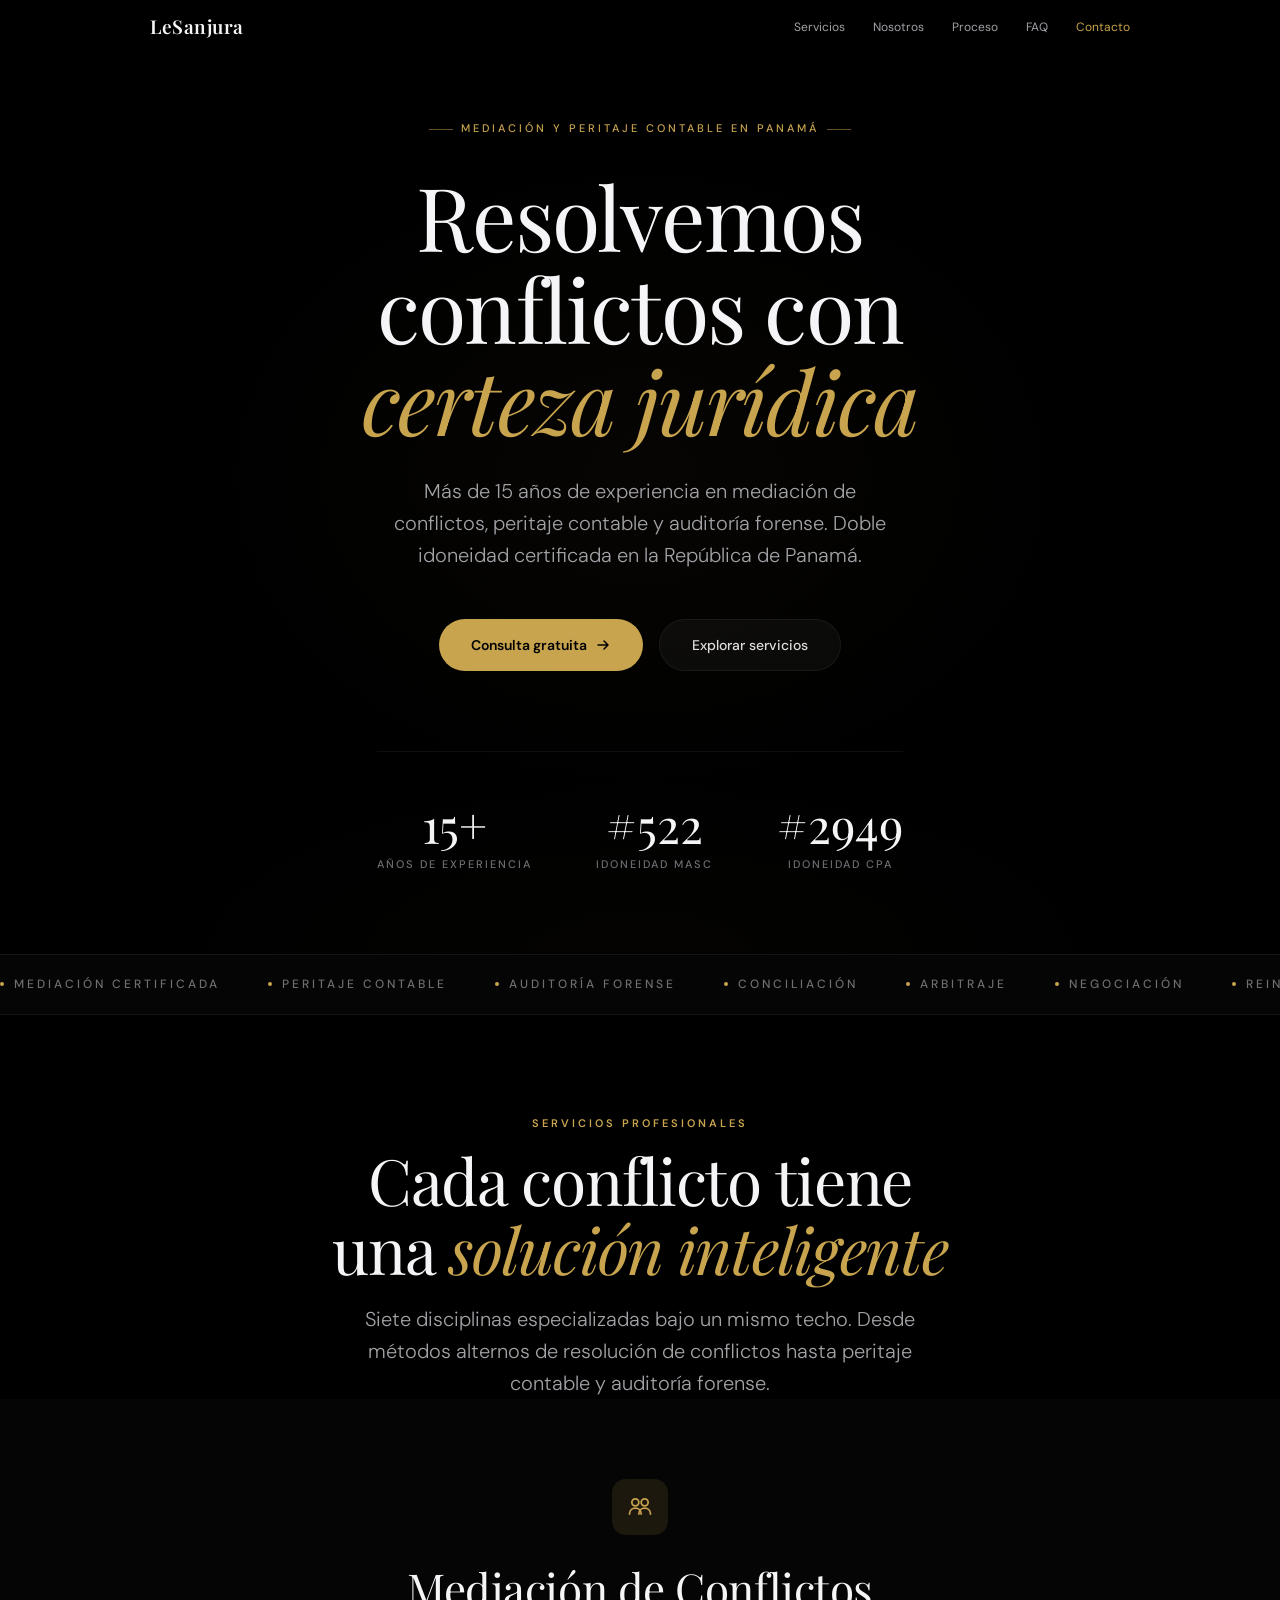
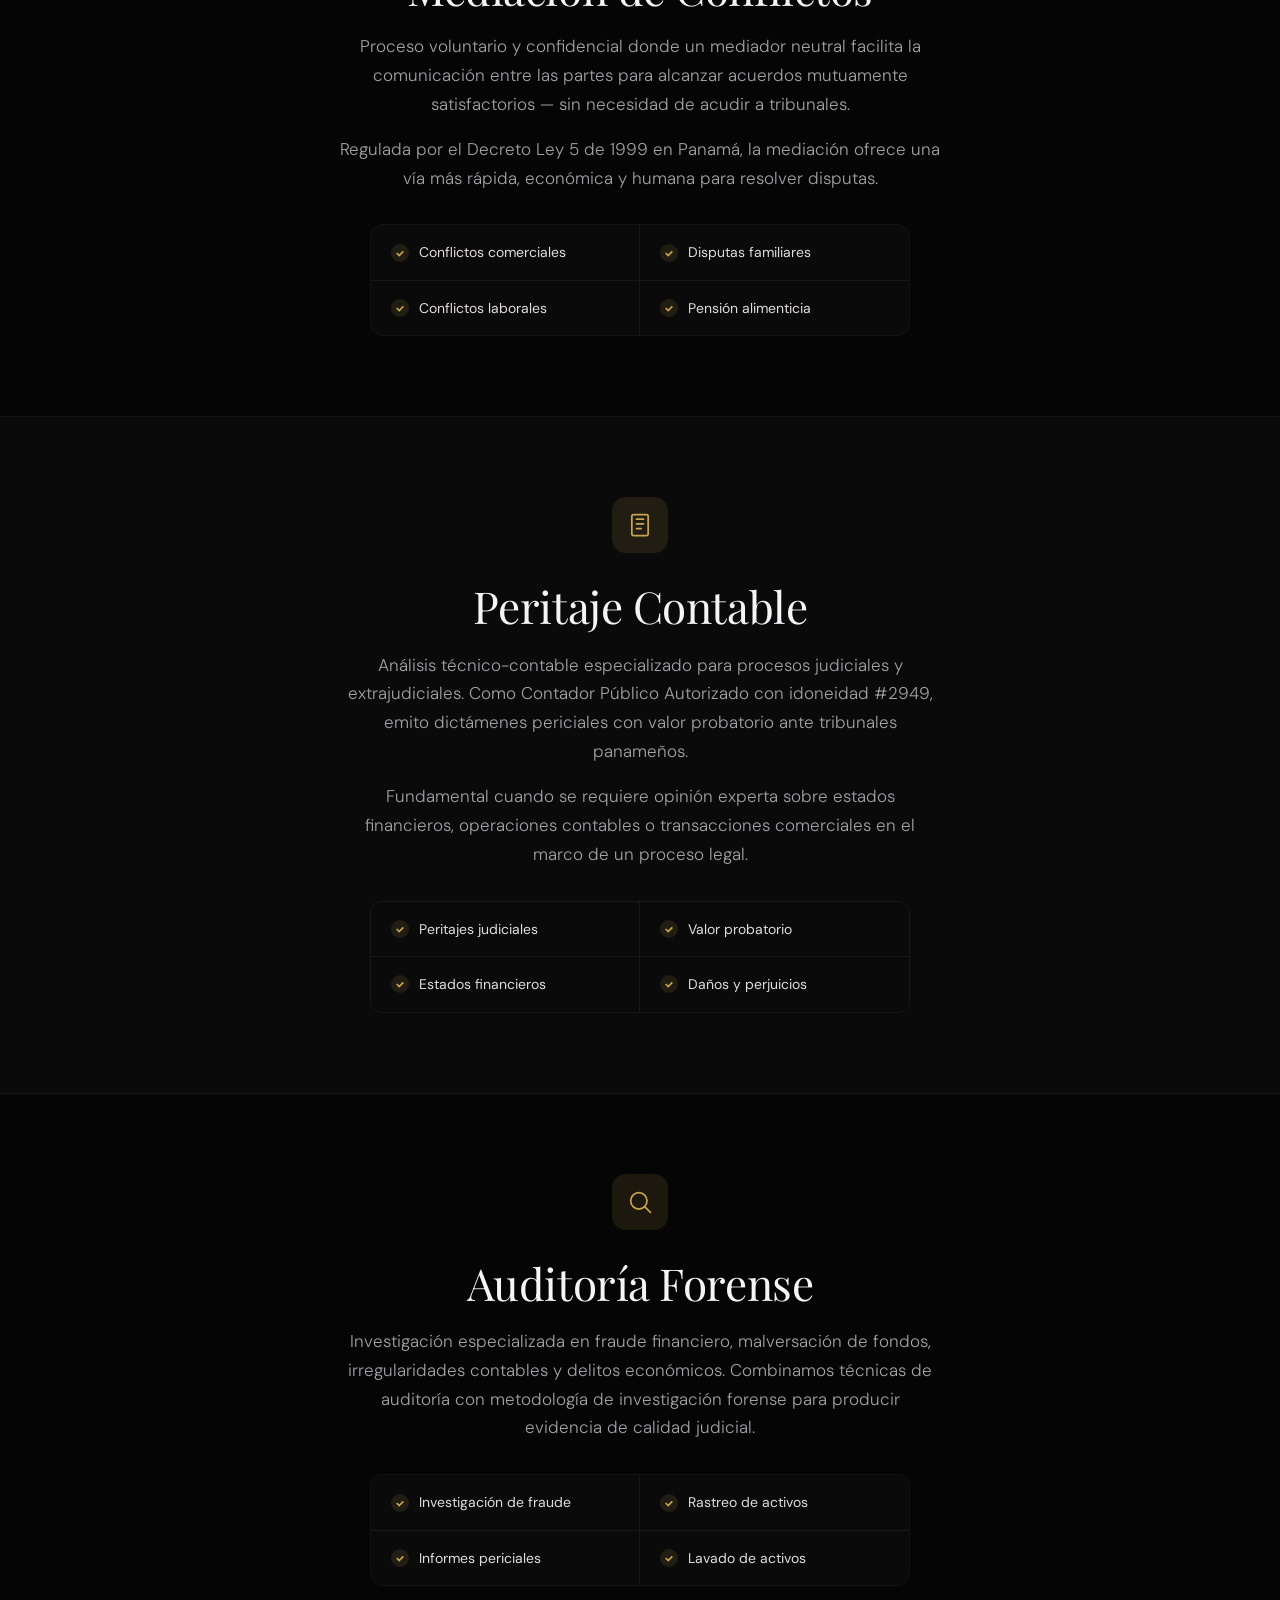
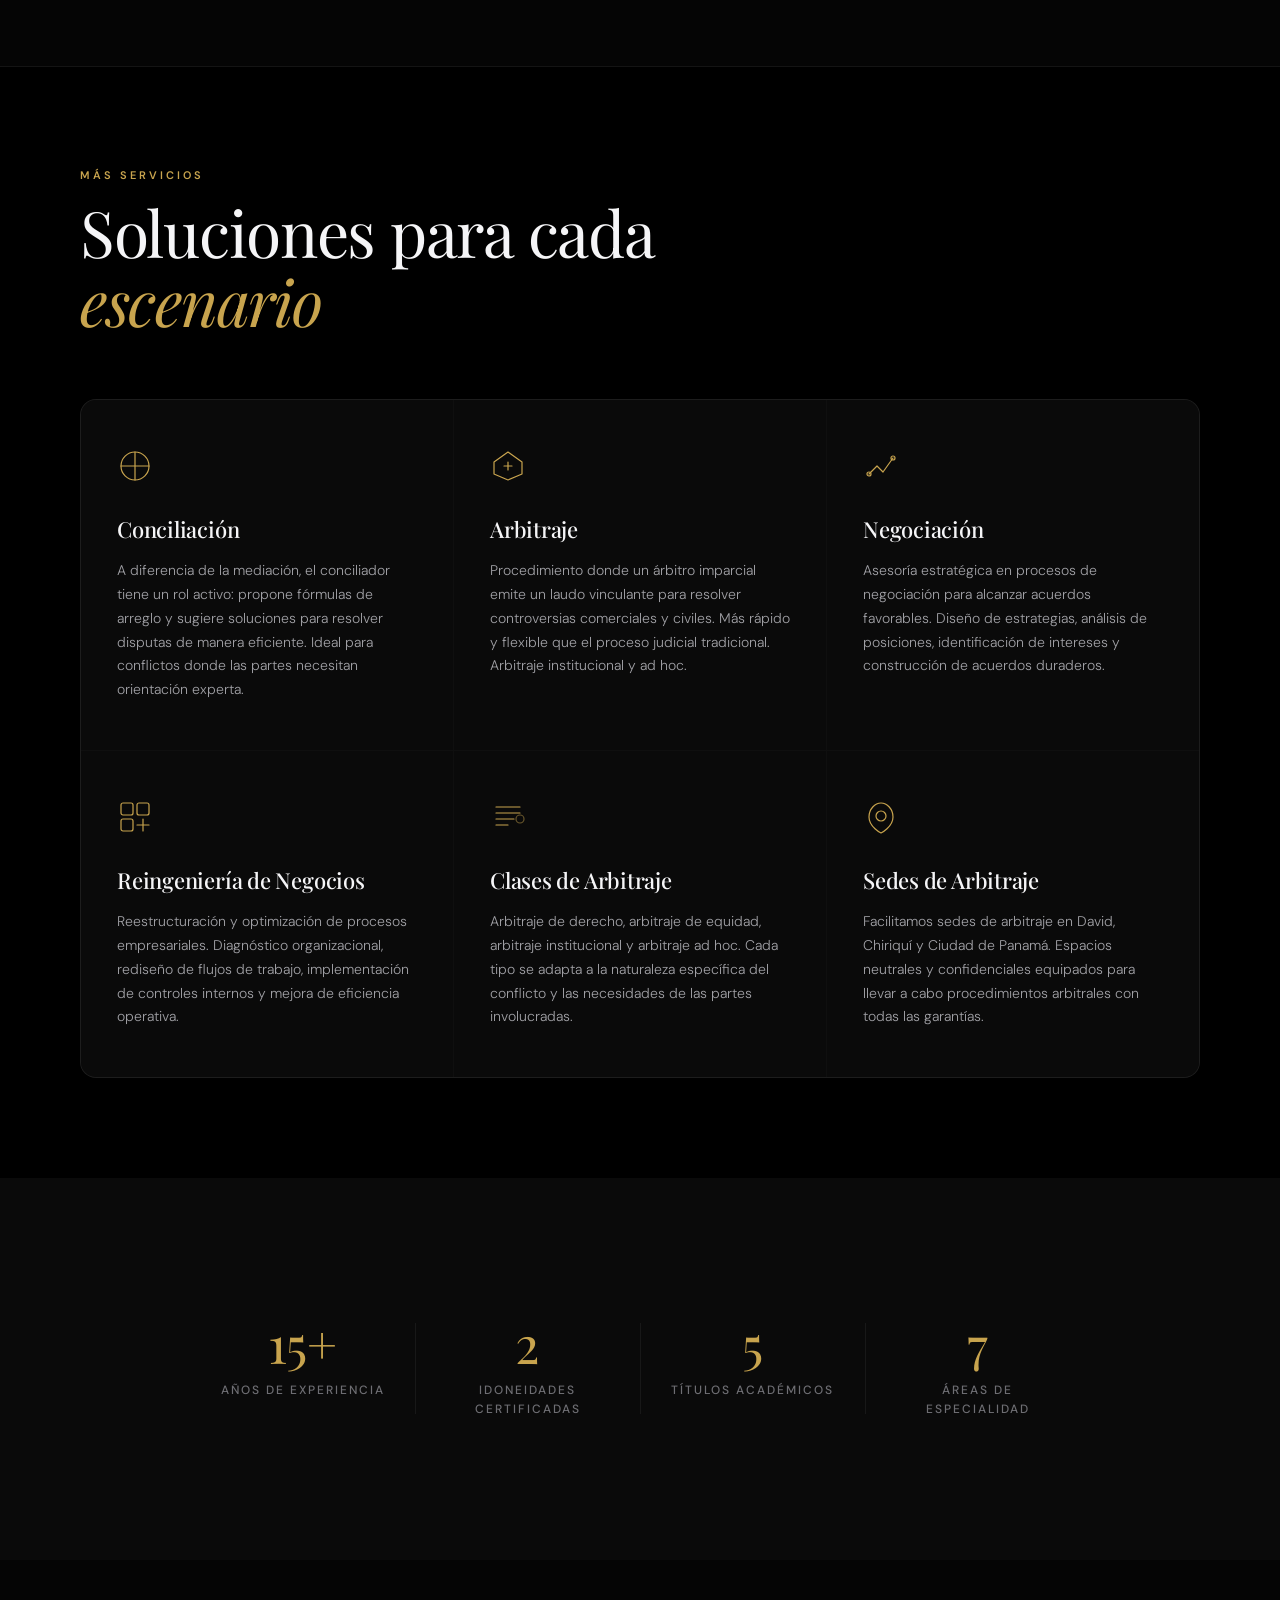
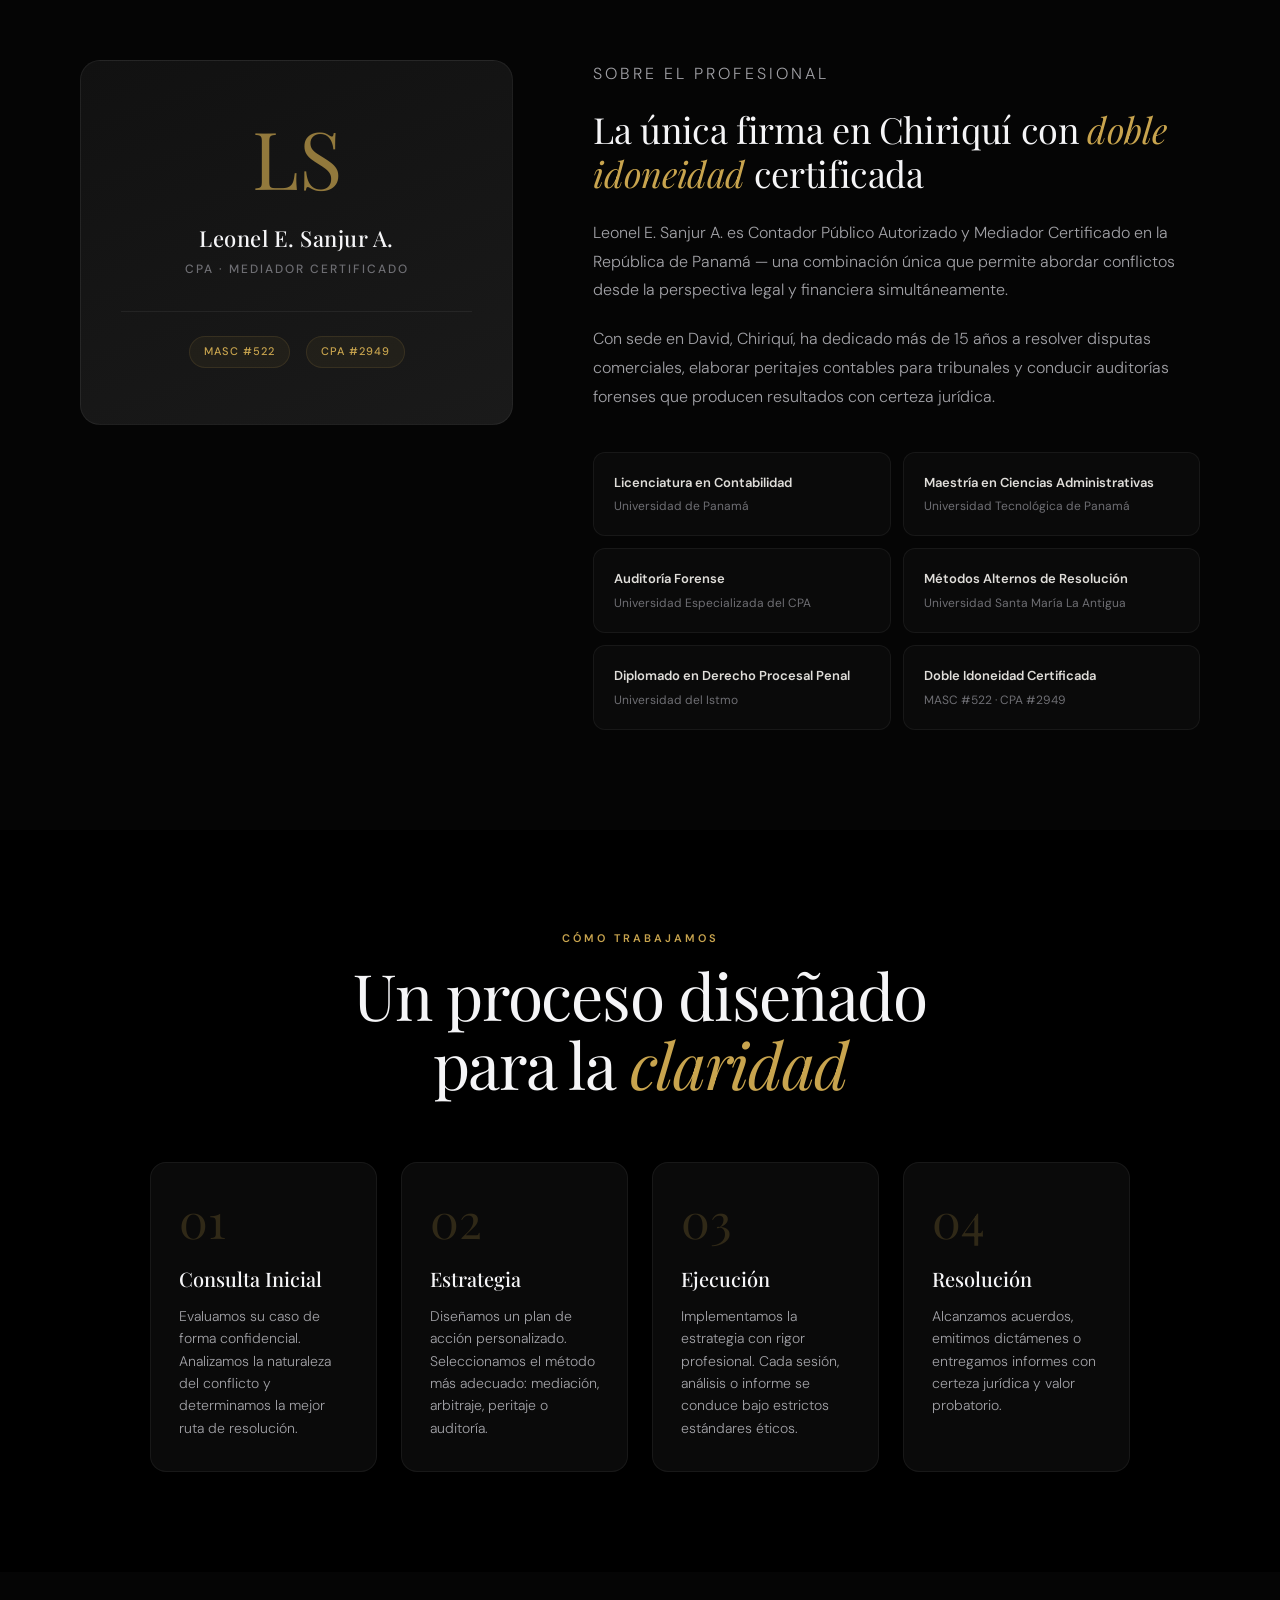
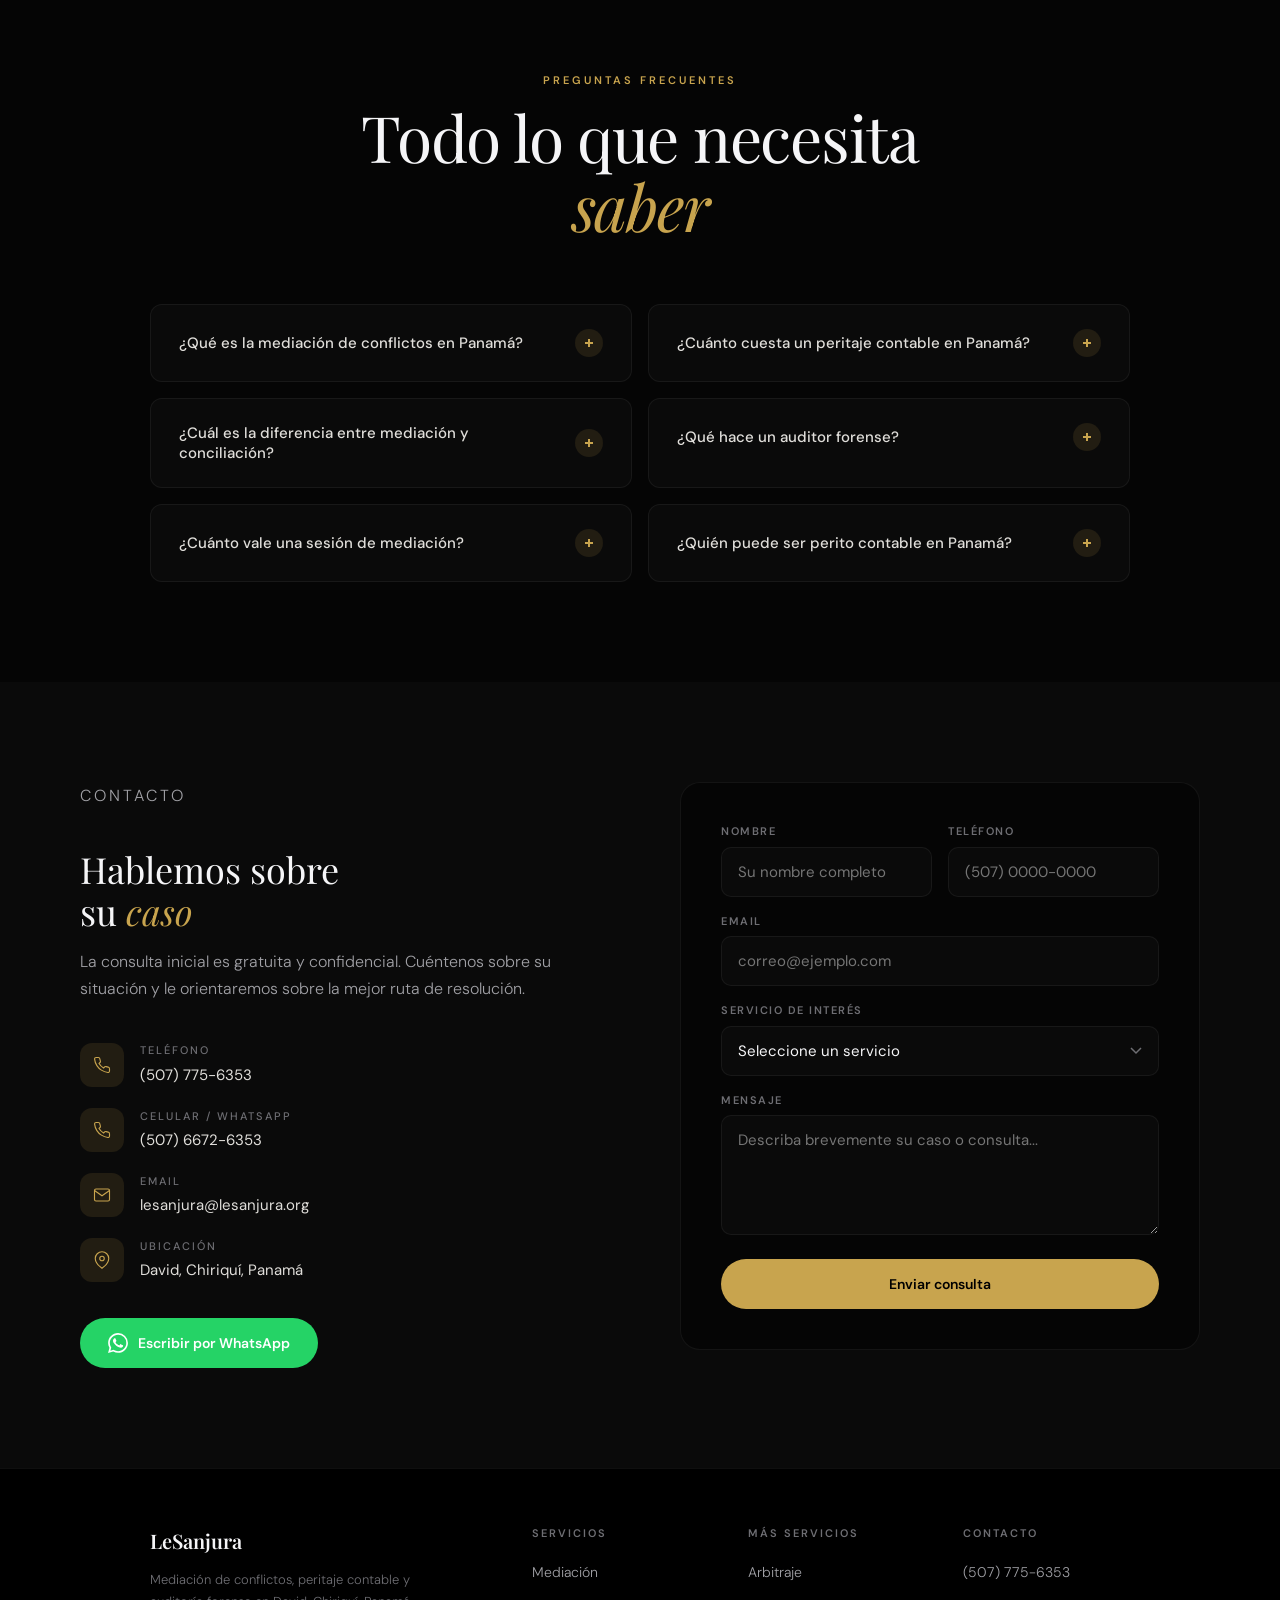
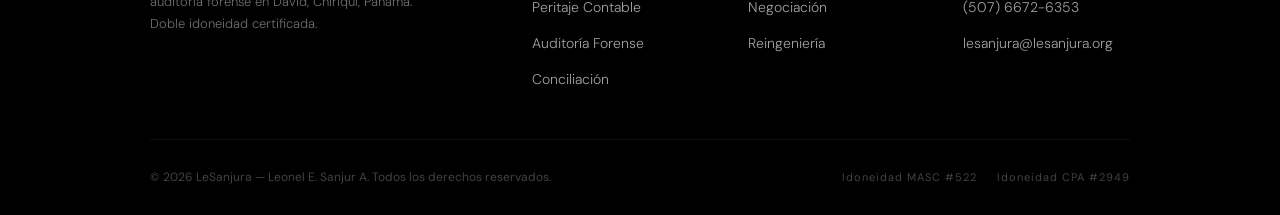
==== index.html @ 0ab815d8 "Initial commit: LeSanjura Apple-style website Award-winning Apple.com-inspired website for Leonel E." ====
<!DOCTYPE html>
<html lang="es">
<head>
    <meta charset="UTF-8">
    <meta name="viewport" content="width=device-width, initial-scale=1.0">
    <title>LeSanjura — Mediación de Conflictos y Peritaje Contable en Panamá | David, Chiriquí</title>
    <meta name="description" content="Leonel E. Sanjur A. — Mediador certificado (Idoneidad #522) y Contador Público Autorizado (Idoneidad #2949) en David, Chiriquí. Más de 15 años resolviendo conflictos y peritajes contables en Panamá. Consulta gratuita.">
    <meta name="keywords" content="mediación panama, mediación de conflictos panama, peritaje contable panama, auditoría forense panama, arbitraje panama, conciliación panama, mediador certificado chiriquí, contador publico autorizado panama, resolución de conflictos panama, negociación panama, reingeniería de negocios panama">
    <meta property="og:title" content="LeSanjura — Mediación de Conflictos y Peritaje Contable en Panamá">
    <meta property="og:description" content="Doble idoneidad certificada: Mediador #522 y CPA #2949. Resolución de conflictos, peritaje contable y auditoría forense en David, Chiriquí, Panamá.">
    <meta property="og:type" content="website">
    <meta property="og:url" content="https://lesanjura.net">
    <meta property="og:locale" content="es_PA">
    <meta name="twitter:card" content="summary_large_image">
    <meta name="twitter:title" content="LeSanjura — Mediación y Peritaje Contable en Panamá">
    <meta name="twitter:description" content="Mediador certificado y CPA con 15+ años de experiencia en resolución de conflictos y peritaje contable. David, Chiriquí.">
    <meta name="robots" content="index, follow, max-snippet:-1, max-image-preview:large">
    <meta name="author" content="Leonel E. Sanjur A.">
    <meta name="geo.region" content="PA-4">
    <meta name="geo.placename" content="David, Chiriquí">
    <link rel="canonical" href="https://lesanjura.net">
    <link rel="preconnect" href="https://fonts.googleapis.com">
    <link rel="preconnect" href="https://fonts.gstatic.com" crossorigin>
    <link href="https://fonts.googleapis.com/css2?family=Playfair+Display:ital,wght@0,400;0,500;0,600;0,700;0,800;1,400;1,500;1,600&family=DM+Sans:ital,wght@0,200;0,300;0,400;0,500;0,600;0,700;1,300;1,400&display=swap" rel="stylesheet">

    <!-- Schema.org Structured Data -->
    <script type="application/ld+json">
    {
        "@context": "https://schema.org",
        "@graph": [
            {
                "@type": "ProfessionalService",
                "name": "LeSanjura — Leonel E. Sanjur A.",
                "description": "Firma especializada en mediación de conflictos, peritaje contable, auditoría forense y métodos alternos de resolución de conflictos en David, Chiriquí, Panamá. Doble idoneidad certificada.",
                "url": "https://lesanjura.net",
                "telephone": ["+5077756353", "+50766726353"],
                "email": "lesanjura@lesanjura.org",
                "address": {
                    "@type": "PostalAddress",
                    "addressLocality": "David",
                    "addressRegion": "Chiriquí",
                    "addressCountry": "PA"
                },
                "geo": {
                    "@type": "GeoCoordinates",
                    "latitude": "8.4333",
                    "longitude": "-82.4333"
                },
                "areaServed": {
                    "@type": "Country",
                    "name": "Panama"
                },
                "founder": {
                    "@type": "Person",
                    "name": "Leonel E. Sanjur A.",
                    "jobTitle": "Contador Público Autorizado y Mediador Certificado",
                    "hasCredential": [
                        {"@type": "EducationalOccupationalCredential", "credentialCategory": "Mediador Certificado", "recognizedBy": {"@type": "Organization", "name": "República de Panamá"}, "identifier": "522"},
                        {"@type": "EducationalOccupationalCredential", "credentialCategory": "Contador Público Autorizado", "recognizedBy": {"@type": "Organization", "name": "Junta Técnica de Contabilidad de Panamá"}, "identifier": "2949"}
                    ],
                    "alumniOf": [
                        {"@type": "CollegeOrUniversity", "name": "Universidad de Panamá"},
                        {"@type": "CollegeOrUniversity", "name": "Universidad Tecnológica de Panamá"}
                    ]
                },
                "hasOfferCatalog": {
                    "@type": "OfferCatalog",
                    "name": "Servicios Profesionales",
                    "itemListElement": [
                        {"@type": "Offer", "itemOffered": {"@type": "Service", "name": "Mediación de Conflictos", "description": "Proceso voluntario y confidencial donde un mediador neutral facilita la comunicación entre las partes para alcanzar acuerdos mutuamente satisfactorios."}},
                        {"@type": "Offer", "itemOffered": {"@type": "Service", "name": "Conciliación", "description": "Método alterno donde el conciliador propone fórmulas de arreglo para resolver disputas de manera eficiente."}},
                        {"@type": "Offer", "itemOffered": {"@type": "Service", "name": "Arbitraje", "description": "Procedimiento donde un árbitro imparcial emite un laudo vinculante para resolver controversias comerciales y civiles."}},
                        {"@type": "Offer", "itemOffered": {"@type": "Service", "name": "Negociación", "description": "Asesoría estratégica en procesos de negociación para alcanzar acuerdos favorables."}},
                        {"@type": "Offer", "itemOffered": {"@type": "Service", "name": "Peritaje Contable", "description": "Análisis técnico-contable para procesos judiciales y extrajudiciales en Panamá."}},
                        {"@type": "Offer", "itemOffered": {"@type": "Service", "name": "Auditoría Forense", "description": "Investigación de fraude financiero, malversación y irregularidades contables."}},
                        {"@type": "Offer", "itemOffered": {"@type": "Service", "name": "Reingeniería de Negocios", "description": "Reestructuración y optimización de procesos empresariales."}}
                    ]
                },
                "sameAs": [
                    "https://www.facebook.com/lesanjura",
                    "https://www.instagram.com/lesanjura",
                    "https://www.linkedin.com/in/leonel-e-sanjur-a-24119429",
                    "https://twitter.com/lesanjura"
                ]
            },
            {
                "@type": "FAQPage",
                "mainEntity": [
                    {
                        "@type": "Question",
                        "name": "¿Qué es la mediación de conflictos en Panamá?",
                        "acceptedAnswer": {"@type": "Answer", "text": "La mediación es un método alterno de resolución de conflictos (MARC) regulado por el Decreto Ley 5 de 1999 en Panamá. Consiste en un proceso voluntario y confidencial donde un mediador certificado facilita la comunicación entre las partes en disputa para que alcancen acuerdos mutuamente satisfactorios, sin necesidad de acudir a los tribunales."}
                    },
                    {
                        "@type": "Question",
                        "name": "¿Cuánto cuesta un peritaje contable en Panamá?",
                        "acceptedAnswer": {"@type": "Answer", "text": "El costo de un peritaje contable en Panamá varía según la complejidad del caso, el volumen de documentación y el alcance del análisis requerido. Los honorarios se establecen con base en la normativa de la Junta Técnica de Contabilidad y pueden oscilar entre $1,500 y $5,000 o más para casos complejos. Se recomienda solicitar una consulta inicial para obtener una cotización precisa."}
                    },
                    {
                        "@type": "Question",
                        "name": "¿Cuál es la diferencia entre mediación y conciliación?",
                        "acceptedAnswer": {"@type": "Answer", "text": "En la mediación, el mediador facilita el diálogo entre las partes sin proponer soluciones — son las partes quienes construyen su propio acuerdo. En la conciliación, el conciliador tiene un rol más activo: puede proponer fórmulas de arreglo y sugerir soluciones. Ambos son métodos alternos de resolución de conflictos (MARC) reconocidos en Panamá."}
                    },
                    {
                        "@type": "Question",
                        "name": "¿Qué hace un auditor forense en Panamá?",
                        "acceptedAnswer": {"@type": "Answer", "text": "Un auditor forense investiga fraudes financieros, malversación de fondos, irregularidades contables y delitos económicos. Su trabajo incluye el análisis de estados financieros, rastreo de activos, recopilación de evidencia para procesos judiciales y la elaboración de informes periciales. En Panamá, esta especialidad es ejercida por Contadores Públicos Autorizados con formación específica en auditoría forense."}
                    },
                    {
                        "@type": "Question",
                        "name": "¿Quién puede ser mediador certificado en Panamá?",
                        "acceptedAnswer": {"@type": "Answer", "text": "Para ser mediador certificado en Panamá se requiere completar un programa de formación en métodos alternos de resolución de conflictos aprobado por el Órgano Judicial, cumplir con los requisitos del Decreto Ley 5 de 1999, y obtener la idoneidad correspondiente. El mediador debe demostrar competencias en comunicación, negociación y manejo de conflictos."}
                    },
                    {
                        "@type": "Question",
                        "name": "¿Cuánto vale una sesión de mediación en Panamá?",
                        "acceptedAnswer": {"@type": "Answer", "text": "Los honorarios de mediación en Panamá dependen de la naturaleza del conflicto y la cantidad de sesiones necesarias. Una mediación puede resolverse en 1 a 5 sesiones. Los costos son significativamente menores que un proceso judicial, ahorrando tiempo y dinero a las partes. Se recomienda consultar directamente con el mediador para conocer las tarifas específicas según su caso."}
                    }
                ]
            }
        ]
    }
    </script>

    <style>
        /* ═══════════════════════════════════════
           DESIGN SYSTEM — OBSIDIAN & GOLD
           Award-winning Apple-inspired design
           ═══════════════════════════════════════ */

        :root {
            --black: #000000;
            --obsidian: #050505;
            --surface: #0a0a0a;
            --surface-2: #111111;
            --surface-3: #1a1a1a;
            --surface-4: #222222;
            --border: rgba(255,255,255,0.06);
            --border-hover: rgba(255,255,255,0.12);
            --gold: #c8a44e;
            --gold-bright: #d4b65c;
            --gold-dim: rgba(200,164,78,0.12);
            --gold-glow: rgba(200,164,78,0.06);
            --white: #f5f5f7;
            --gray-1: #e0deda;
            --gray-2: #a1a1a6;
            --gray-3: #6e6e73;
            --gray-4: #424245;
            --serif: 'Playfair Display', Georgia, 'Times New Roman', serif;
            --sans: 'DM Sans', -apple-system, BlinkMacSystemFont, 'Segoe UI', sans-serif;
            --ease-out-expo: cubic-bezier(0.16, 1, 0.3, 1);
            --ease-out-quint: cubic-bezier(0.22, 1, 0.36, 1);
        }

        *, *::before, *::after { margin: 0; padding: 0; box-sizing: border-box; }

        html {
            scroll-behavior: smooth;
            font-size: 16px;
            -webkit-text-size-adjust: 100%;
        }

        body {
            font-family: var(--sans);
            background: var(--black);
            color: var(--white);
            -webkit-font-smoothing: antialiased;
            -moz-osx-font-smoothing: grayscale;
            overflow-x: hidden;
            line-height: 1.6;
        }

        ::selection {
            background: var(--gold);
            color: var(--black);
        }

        img { max-width: 100%; display: block; }
        a { text-decoration: none; color: inherit; }

        /* ═══════════════════════════════════════
           NAVIGATION — Frosted Glass
           ═══════════════════════════════════════ */

        .nav {
            position: fixed;
            top: 0; left: 0; right: 0;
            z-index: 100;
            height: 52px;
            display: flex;
            align-items: center;
            justify-content: center;
            transition: all 0.6s var(--ease-out-expo);
        }

        .nav.scrolled {
            background: rgba(0,0,0,0.72);
            backdrop-filter: saturate(180%) blur(20px);
            -webkit-backdrop-filter: saturate(180%) blur(20px);
            border-bottom: 0.5px solid rgba(255,255,255,0.08);
        }

        .nav-inner {
            width: 100%;
            max-width: 1024px;
            display: flex;
            align-items: center;
            justify-content: space-between;
            padding: 0 22px;
        }

        .nav-logo {
            font-family: var(--serif);
            font-size: 19px;
            font-weight: 600;
            color: var(--white);
            letter-spacing: 0.5px;
            transition: opacity 0.3s;
        }
        .nav-logo:hover { opacity: 0.7; }

        .nav-links {
            display: flex;
            gap: 28px;
            list-style: none;
        }

        .nav-links a {
            font-size: 12px;
            color: var(--gray-2);
            transition: color 0.3s;
            font-weight: 400;
        }
        .nav-links a:hover { color: var(--white); }

        .nav-cta-link {
            font-size: 12px;
            color: var(--gold) !important;
            font-weight: 500;
        }

        .nav-mobile {
            display: none;
            background: none;
            border: none;
            cursor: pointer;
            width: 36px;
            height: 36px;
            position: relative;
        }
        .nav-mobile span {
            display: block;
            width: 18px;
            height: 1px;
            background: var(--gray-2);
            position: absolute;
            left: 50%;
            transform: translateX(-50%);
            transition: all 0.3s var(--ease-out-expo);
        }
        .nav-mobile span:first-child { top: 13px; }
        .nav-mobile span:last-child { top: 22px; }
        .nav-mobile.open span:first-child { top: 17px; transform: translateX(-50%) rotate(45deg); }
        .nav-mobile.open span:last-child { top: 17px; transform: translateX(-50%) rotate(-45deg); }

        /* ═══════════════════════════════════════
           HERO — Cinematic Full-Viewport
           ═══════════════════════════════════════ */

        .hero {
            position: relative;
            min-height: 100vh;
            min-height: 100dvh;
            display: flex;
            flex-direction: column;
            align-items: center;
            justify-content: center;
            text-align: center;
            padding: 120px 24px 80px;
            overflow: hidden;
        }

        .hero::before {
            content: '';
            position: absolute;
            inset: 0;
            background:
                radial-gradient(ellipse 50% 50% at 50% 50%, rgba(200,164,78,0.03) 0%, transparent 70%),
                radial-gradient(ellipse 80% 40% at 50% 100%, rgba(200,164,78,0.02) 0%, transparent 50%);
            pointer-events: none;
        }

        .hero-overline {
            display: inline-flex;
            align-items: center;
            gap: 8px;
            font-size: 11px;
            font-weight: 500;
            letter-spacing: 3px;
            text-transform: uppercase;
            color: var(--gold);
            margin-bottom: 32px;
            opacity: 0;
            transform: translateY(20px);
            animation: fadeUp 1s var(--ease-out-expo) 0.3s forwards;
        }

        .hero-overline::before,
        .hero-overline::after {
            content: '';
            width: 24px;
            height: 0.5px;
            background: var(--gold);
            opacity: 0.5;
        }

        .hero h1 {
            font-family: var(--serif);
            font-size: clamp(42px, 7.5vw, 88px);
            font-weight: 400;
            line-height: 1.05;
            letter-spacing: -0.02em;
            max-width: 900px;
            margin-bottom: 28px;
            opacity: 0;
            transform: translateY(30px);
            animation: fadeUp 1.2s var(--ease-out-expo) 0.5s forwards;
        }

        .hero h1 em {
            font-style: italic;
            color: var(--gold);
        }

        .hero-description {
            font-size: clamp(16px, 2vw, 20px);
            color: var(--gray-2);
            max-width: 520px;
            line-height: 1.6;
            font-weight: 300;
            margin-bottom: 48px;
            opacity: 0;
            transform: translateY(20px);
            animation: fadeUp 1s var(--ease-out-expo) 0.8s forwards;
        }

        .hero-actions {
            display: flex;
            gap: 16px;
            flex-wrap: wrap;
            justify-content: center;
            opacity: 0;
            transform: translateY(20px);
            animation: fadeUp 1s var(--ease-out-expo) 1s forwards;
        }

        .btn-gold {
            display: inline-flex;
            align-items: center;
            gap: 8px;
            padding: 14px 32px;
            background: var(--gold);
            color: var(--black);
            font-family: var(--sans);
            font-size: 14px;
            font-weight: 600;
            border: none;
            border-radius: 980px;
            cursor: pointer;
            transition: all 0.4s var(--ease-out-expo);
        }
        .btn-gold:hover {
            transform: scale(1.04);
            box-shadow: 0 4px 32px rgba(200,164,78,0.3);
        }
        .btn-gold svg { width: 16px; height: 16px; }

        .btn-ghost {
            display: inline-flex;
            align-items: center;
            gap: 8px;
            padding: 14px 32px;
            background: rgba(255,255,255,0.04);
            color: var(--gray-1);
            font-family: var(--sans);
            font-size: 14px;
            font-weight: 500;
            border: 1px solid var(--border);
            border-radius: 980px;
            cursor: pointer;
            transition: all 0.4s var(--ease-out-expo);
        }
        .btn-ghost:hover {
            background: rgba(255,255,255,0.08);
            border-color: var(--border-hover);
        }

        .hero-stats {
            display: flex;
            gap: 64px;
            margin-top: 80px;
            padding-top: 48px;
            border-top: 0.5px solid var(--border);
            opacity: 0;
            animation: fadeUp 1s var(--ease-out-expo) 1.3s forwards;
        }

        .hero-stat {
            text-align: center;
        }

        .hero-stat-number {
            font-family: var(--serif);
            font-size: 48px;
            font-weight: 400;
            color: var(--white);
            line-height: 1;
        }

        .hero-stat-label {
            font-size: 11px;
            color: var(--gray-3);
            text-transform: uppercase;
            letter-spacing: 2px;
            margin-top: 8px;
            font-weight: 500;
        }

        @keyframes fadeUp {
            to { opacity: 1; transform: translateY(0); }
        }

        /* ═══════════════════════════════════════
           MARQUEE — Trust Band
           ═══════════════════════════════════════ */

        .trust-band {
            padding: 20px 0;
            border-top: 0.5px solid var(--border);
            border-bottom: 0.5px solid var(--border);
            background: var(--obsidian);
            overflow: hidden;
        }

        .trust-inner {
            display: flex;
            align-items: center;
            gap: 48px;
            animation: marquee 30s linear infinite;
            width: max-content;
        }

        .trust-item {
            display: flex;
            align-items: center;
            gap: 10px;
            white-space: nowrap;
            font-size: 12px;
            letter-spacing: 3px;
            text-transform: uppercase;
            color: var(--gray-3);
            font-weight: 500;
        }

        .trust-dot {
            width: 4px;
            height: 4px;
            background: var(--gold);
            border-radius: 50%;
            flex-shrink: 0;
        }

        @keyframes marquee {
            0% { transform: translateX(0); }
            100% { transform: translateX(-50%); }
        }

        /* ═══════════════════════════════════════
           SECTION SYSTEM — Apple Pacing
           ═══════════════════════════════════════ */

        .section {
            padding: 100px 24px;
            position: relative;
        }

        .section-dark { background: var(--obsidian); }
        .section-deeper { background: var(--black); }
        .section-surface { background: var(--surface); }

        .section-container {
            max-width: 980px;
            margin: 0 auto;
        }

        .section-container-wide {
            max-width: 1120px;
            margin: 0 auto;
        }

        .section-eyebrow {
            font-size: 11px;
            font-weight: 600;
            letter-spacing: 3px;
            text-transform: uppercase;
            color: var(--gold);
            margin-bottom: 12px;
        }

        .section-headline {
            font-family: var(--serif);
            font-size: clamp(36px, 5vw, 64px);
            font-weight: 400;
            line-height: 1.08;
            letter-spacing: -0.02em;
            margin-bottom: 20px;
        }

        .section-headline em {
            font-style: italic;
            color: var(--gold);
        }

        .section-subheadline {
            font-size: clamp(16px, 1.8vw, 20px);
            color: var(--gray-2);
            font-weight: 300;
            line-height: 1.6;
            max-width: 560px;
        }

        .text-center { text-align: center; }
        .text-center .section-subheadline { margin: 0 auto; }

        /* ═══════════════════════════════════════
           SERVICES — Product-Page Style
           Full-width immersive sections
           ═══════════════════════════════════════ */

        .services-intro {
            text-align: center;
            padding-bottom: 0;
        }

        /* Service Feature — Apple-style centered text sections */
        .service-feature {
            padding: 80px 24px;
            position: relative;
            overflow: hidden;
            border-bottom: 0.5px solid var(--border);
        }

        .service-feature:nth-child(odd) { background: var(--obsidian); }
        .service-feature:nth-child(even) { background: var(--surface); }

        .service-feature-inner {
            max-width: 720px;
            margin: 0 auto;
            text-align: center;
        }

        .service-feature-icon {
            width: 56px;
            height: 56px;
            margin: 0 auto 28px;
            border-radius: 14px;
            background: var(--gold-dim);
            display: flex;
            align-items: center;
            justify-content: center;
        }

        .service-feature-icon svg {
            width: 28px;
            height: 28px;
            stroke: var(--gold);
            fill: none;
            stroke-width: 1.5;
            stroke-linecap: round;
            stroke-linejoin: round;
        }

        .service-feature-content h3 {
            font-family: var(--serif);
            font-size: clamp(28px, 3.5vw, 44px);
            font-weight: 400;
            line-height: 1.12;
            letter-spacing: -0.01em;
            margin-bottom: 20px;
        }

        .service-feature-content p {
            font-size: 17px;
            color: var(--gray-2);
            line-height: 1.7;
            font-weight: 300;
            margin-bottom: 16px;
            max-width: 600px;
            margin-left: auto;
            margin-right: auto;
        }

        .service-feature-list {
            list-style: none;
            margin-top: 32px;
            display: grid;
            grid-template-columns: 1fr 1fr;
            gap: 0;
            border: 0.5px solid var(--border);
            border-radius: 12px;
            overflow: hidden;
            max-width: 540px;
            margin-left: auto;
            margin-right: auto;
            text-align: left;
        }

        .service-feature-list li {
            padding: 16px 20px;
            font-size: 14px;
            color: var(--gray-1);
            font-weight: 400;
            display: flex;
            align-items: center;
            gap: 10px;
            background: var(--surface);
            border-bottom: 0.5px solid var(--border);
            border-right: 0.5px solid var(--border);
        }

        .service-feature-list li:nth-child(even) { border-right: none; }
        .service-feature-list li:nth-last-child(-n+2) { border-bottom: none; }

        .service-check {
            width: 18px;
            height: 18px;
            border-radius: 50%;
            background: var(--gold-dim);
            display: flex;
            align-items: center;
            justify-content: center;
            flex-shrink: 0;
        }

        .service-check svg {
            width: 10px;
            height: 10px;
            stroke: var(--gold);
            fill: none;
            stroke-width: 2;
        }

        /* ═══════════════════════════════════════
           SERVICES GRID — Secondary Services
           ═══════════════════════════════════════ */

        .services-grid-section { background: var(--black); }

        .services-grid {
            display: grid;
            grid-template-columns: repeat(3, 1fr);
            gap: 1px;
            background: var(--border);
            border: 0.5px solid var(--border);
            border-radius: 16px;
            overflow: hidden;
            margin-top: 64px;
        }

        .service-card {
            background: var(--surface);
            padding: 48px 36px;
            transition: all 0.5s var(--ease-out-expo);
            position: relative;
        }

        .service-card::after {
            content: '';
            position: absolute;
            bottom: 0; left: 0; right: 0;
            height: 2px;
            background: var(--gold);
            transform: scaleX(0);
            transition: transform 0.5s var(--ease-out-expo);
        }

        .service-card:hover { background: var(--surface-2); }
        .service-card:hover::after { transform: scaleX(1); }

        .service-card-icon {
            width: 40px;
            height: 40px;
            margin-bottom: 24px;
        }
        .service-card-icon svg {
            width: 36px;
            height: 36px;
            stroke: var(--gold);
            fill: none;
            stroke-width: 1.2;
            stroke-linecap: round;
            stroke-linejoin: round;
        }

        .service-card h3 {
            font-family: var(--serif);
            font-size: 22px;
            font-weight: 500;
            margin-bottom: 12px;
            letter-spacing: -0.01em;
        }

        .service-card p {
            font-size: 14px;
            color: var(--gray-2);
            line-height: 1.7;
            font-weight: 300;
        }

        /* ═══════════════════════════════════════
           ABOUT — Split Layout
           ═══════════════════════════════════════ */

        .about-section { background: var(--obsidian); }

        .about-grid {
            display: grid;
            grid-template-columns: 5fr 7fr;
            gap: 80px;
            align-items: start;
        }

        .about-portrait {
            position: sticky;
            top: 100px;
            border-radius: 20px;
            overflow: hidden;
            background: linear-gradient(160deg, var(--surface-2), var(--surface-3));
            border: 0.5px solid var(--border);
            padding: 56px 40px;
            text-align: center;
        }

        .about-initials {
            font-family: var(--serif);
            font-size: 80px;
            font-weight: 400;
            color: var(--gold);
            opacity: 0.7;
            line-height: 1;
            margin-bottom: 24px;
        }

        .about-portrait-name {
            font-family: var(--serif);
            font-size: 22px;
            font-weight: 500;
            letter-spacing: 0.5px;
            margin-bottom: 4px;
        }

        .about-portrait-title {
            font-size: 12px;
            color: var(--gray-3);
            text-transform: uppercase;
            letter-spacing: 2px;
            font-weight: 500;
        }

        .about-portrait-creds {
            display: flex;
            gap: 16px;
            justify-content: center;
            margin-top: 32px;
            padding-top: 24px;
            border-top: 0.5px solid var(--border);
        }

        .cred-badge {
            padding: 6px 14px;
            border: 0.5px solid var(--gold-dim);
            border-radius: 980px;
            font-size: 11px;
            color: var(--gold);
            letter-spacing: 1px;
            font-weight: 500;
            background: var(--gold-glow);
        }

        .about-body h3 {
            font-family: var(--serif);
            font-size: 36px;
            font-weight: 400;
            line-height: 1.2;
            margin-bottom: 24px;
            letter-spacing: -0.01em;
        }
        .about-body h3 em { font-style: italic; color: var(--gold); }

        .about-body p {
            font-size: 16px;
            color: var(--gray-2);
            line-height: 1.8;
            font-weight: 300;
            margin-bottom: 20px;
        }

        .credentials-grid {
            display: grid;
            grid-template-columns: 1fr 1fr;
            gap: 12px;
            margin-top: 40px;
        }

        .credential-item {
            padding: 20px;
            background: var(--surface);
            border: 0.5px solid var(--border);
            border-radius: 12px;
            transition: border-color 0.3s;
        }
        .credential-item:hover { border-color: var(--gold-dim); }

        .credential-item h4 {
            font-size: 13px;
            font-weight: 600;
            margin-bottom: 4px;
            color: var(--gray-1);
        }

        .credential-item p {
            font-size: 12px;
            color: var(--gray-3);
            font-weight: 400;
            margin-bottom: 0;
            line-height: 1.5;
        }

        /* ═══════════════════════════════════════
           NUMBERS — Impact Statement
           ═══════════════════════════════════════ */

        .numbers-section {
            background: var(--surface);
            text-align: center;
            padding: 100px 24px;
        }

        .numbers-grid {
            display: grid;
            grid-template-columns: repeat(4, 1fr);
            gap: 0;
            max-width: 900px;
            margin: 0 auto;
        }

        .number-item {
            padding: 40px 24px;
            position: relative;
        }

        .number-item:not(:last-child)::after {
            content: '';
            position: absolute;
            right: 0;
            top: 25%;
            height: 50%;
            width: 0.5px;
            background: var(--border);
        }

        .number-value {
            font-family: var(--serif);
            font-size: clamp(36px, 4vw, 56px);
            font-weight: 400;
            color: var(--gold);
            line-height: 1;
        }

        .number-label {
            font-size: 12px;
            color: var(--gray-3);
            text-transform: uppercase;
            letter-spacing: 2px;
            margin-top: 12px;
            font-weight: 500;
        }

        /* ═══════════════════════════════════════
           PROCESS — Timeline
           ═══════════════════════════════════════ */

        .process-section { background: var(--black); }

        .process-steps {
            display: grid;
            grid-template-columns: repeat(4, 1fr);
            gap: 24px;
            margin-top: 64px;
        }

        .process-step {
            position: relative;
            padding: 32px 28px;
            background: var(--surface);
            border: 0.5px solid var(--border);
            border-radius: 16px;
            transition: all 0.5s var(--ease-out-expo);
        }

        .process-step:hover {
            border-color: var(--gold-dim);
            transform: translateY(-4px);
        }

        .process-number {
            font-family: var(--serif);
            font-size: 48px;
            font-weight: 400;
            color: var(--gold);
            opacity: 0.2;
            line-height: 1;
            margin-bottom: 20px;
        }

        .process-step h3 {
            font-family: var(--serif);
            font-size: 20px;
            font-weight: 500;
            margin-bottom: 10px;
        }

        .process-step p {
            font-size: 14px;
            color: var(--gray-2);
            font-weight: 300;
            line-height: 1.6;
        }

        /* ═══════════════════════════════════════
           FAQ — AEO Optimized
           ═══════════════════════════════════════ */

        .faq-section { background: var(--obsidian); }

        .faq-grid {
            display: grid;
            grid-template-columns: 1fr 1fr;
            gap: 16px;
            margin-top: 64px;
        }

        .faq-item {
            border: 0.5px solid var(--border);
            border-radius: 12px;
            overflow: hidden;
            background: var(--surface);
            transition: border-color 0.3s;
        }
        .faq-item:hover { border-color: var(--border-hover); }

        .faq-question {
            width: 100%;
            background: none;
            border: none;
            padding: 24px 28px;
            display: flex;
            align-items: center;
            justify-content: space-between;
            cursor: pointer;
            text-align: left;
            font-family: var(--sans);
            font-size: 15px;
            font-weight: 500;
            color: var(--gray-1);
            gap: 16px;
        }

        .faq-toggle {
            width: 28px;
            height: 28px;
            border-radius: 50%;
            background: var(--gold-dim);
            display: flex;
            align-items: center;
            justify-content: center;
            flex-shrink: 0;
            transition: all 0.3s var(--ease-out-expo);
        }

        .faq-toggle svg {
            width: 12px;
            height: 12px;
            stroke: var(--gold);
            fill: none;
            stroke-width: 2;
            transition: transform 0.3s var(--ease-out-expo);
        }

        .faq-item.open .faq-toggle { background: var(--gold); }
        .faq-item.open .faq-toggle svg { stroke: var(--black); transform: rotate(45deg); }

        .faq-answer {
            max-height: 0;
            overflow: hidden;
            transition: max-height 0.5s var(--ease-out-expo);
        }

        .faq-answer-inner {
            padding: 0 28px 24px;
            font-size: 14px;
            color: var(--gray-2);
            line-height: 1.8;
            font-weight: 300;
        }

        /* ═══════════════════════════════════════
           CONTACT — Minimal Split
           ═══════════════════════════════════════ */

        .contact-section { background: var(--surface); }

        .contact-grid {
            display: grid;
            grid-template-columns: 1fr 1fr;
            gap: 80px;
            align-items: start;
        }

        .contact-info h3 {
            font-family: var(--serif);
            font-size: 36px;
            font-weight: 400;
            margin-bottom: 16px;
            line-height: 1.15;
        }
        .contact-info h3 em { font-style: italic; color: var(--gold); }

        .contact-info > p {
            font-size: 16px;
            color: var(--gray-2);
            font-weight: 300;
            line-height: 1.7;
            margin-bottom: 40px;
        }

        .contact-details {
            list-style: none;
            display: flex;
            flex-direction: column;
            gap: 20px;
        }

        .contact-detail {
            display: flex;
            align-items: center;
            gap: 16px;
        }

        .contact-icon {
            width: 44px;
            height: 44px;
            border-radius: 12px;
            background: var(--gold-dim);
            display: flex;
            align-items: center;
            justify-content: center;
            flex-shrink: 0;
        }

        .contact-icon svg {
            width: 18px;
            height: 18px;
            stroke: var(--gold);
            fill: none;
            stroke-width: 1.5;
        }

        .contact-detail-text span {
            display: block;
            font-size: 11px;
            color: var(--gray-3);
            text-transform: uppercase;
            letter-spacing: 2px;
            font-weight: 500;
            margin-bottom: 2px;
        }

        .contact-detail-text a,
        .contact-detail-text p {
            font-size: 15px;
            color: var(--gray-1);
            font-weight: 400;
            transition: color 0.3s;
        }
        .contact-detail-text a:hover { color: var(--gold); }

        .wa-btn {
            display: inline-flex;
            align-items: center;
            gap: 10px;
            margin-top: 36px;
            padding: 14px 28px;
            background: #25D366;
            color: #fff;
            font-weight: 600;
            font-size: 14px;
            border-radius: 980px;
            transition: all 0.3s var(--ease-out-expo);
        }
        .wa-btn:hover {
            transform: scale(1.04);
            box-shadow: 0 4px 24px rgba(37, 211, 102, 0.3);
        }
        .wa-btn svg { width: 20px; height: 20px; fill: #fff; }

        /* Form */
        .contact-form {
            display: flex;
            flex-direction: column;
            gap: 16px;
            background: var(--obsidian);
            border: 0.5px solid var(--border);
            border-radius: 20px;
            padding: 40px;
        }

        .form-row {
            display: grid;
            grid-template-columns: 1fr 1fr;
            gap: 16px;
        }

        .form-field {
            display: flex;
            flex-direction: column;
            gap: 6px;
        }

        .form-field label {
            font-size: 11px;
            text-transform: uppercase;
            letter-spacing: 1.5px;
            color: var(--gray-3);
            font-weight: 600;
        }

        .form-field input,
        .form-field textarea,
        .form-field select {
            padding: 14px 16px;
            background: var(--surface);
            border: 0.5px solid var(--border);
            border-radius: 10px;
            color: var(--white);
            font-family: var(--sans);
            font-size: 15px;
            font-weight: 400;
            outline: none;
            transition: border-color 0.3s;
        }

        .form-field input:focus,
        .form-field textarea:focus,
        .form-field select:focus {
            border-color: var(--gold);
        }

        .form-field textarea {
            min-height: 120px;
            resize: vertical;
        }

        .form-field select {
            appearance: none;
            background-image: url("data:image/svg+xml,%3Csvg xmlns='http://www.w3.org/2000/svg' width='12' height='8'%3E%3Cpath d='M1 1l5 5 5-5' stroke='%236e6e73' fill='none' stroke-width='1.5'/%3E%3C/svg%3E");
            background-repeat: no-repeat;
            background-position: right 16px center;
            cursor: pointer;
        }
        .form-field select option { background: var(--surface); }

        .form-submit {
            padding: 16px 32px;
            background: var(--gold);
            color: var(--black);
            font-family: var(--sans);
            font-weight: 600;
            font-size: 14px;
            border: none;
            border-radius: 980px;
            cursor: pointer;
            transition: all 0.4s var(--ease-out-expo);
            margin-top: 8px;
            width: 100%;
        }
        .form-submit:hover {
            box-shadow: 0 4px 32px rgba(200,164,78,0.3);
            transform: scale(1.02);
        }

        /* ═══════════════════════════════════════
           FOOTER — Clean & Minimal
           ═══════════════════════════════════════ */

        .footer {
            background: var(--black);
            border-top: 0.5px solid var(--border);
            padding: 56px 24px 28px;
        }

        .footer-inner {
            max-width: 980px;
            margin: 0 auto;
        }

        .footer-grid {
            display: grid;
            grid-template-columns: 2fr 1fr 1fr 1fr;
            gap: 48px;
            margin-bottom: 48px;
        }

        .footer-brand {
            font-family: var(--serif);
            font-size: 20px;
            font-weight: 600;
            margin-bottom: 12px;
        }

        .footer-desc {
            font-size: 13px;
            color: var(--gray-3);
            line-height: 1.7;
            font-weight: 300;
            max-width: 280px;
        }

        .footer-col h4 {
            font-size: 11px;
            text-transform: uppercase;
            letter-spacing: 2px;
            color: var(--gray-3);
            margin-bottom: 16px;
            font-weight: 600;
        }

        .footer-col ul { list-style: none; display: flex; flex-direction: column; gap: 10px; }
        .footer-col a { font-size: 14px; color: var(--gray-2); font-weight: 300; transition: color 0.3s; }
        .footer-col a:hover { color: var(--white); }

        .footer-bottom {
            padding-top: 28px;
            border-top: 0.5px solid var(--border);
            display: flex;
            justify-content: space-between;
            align-items: center;
        }

        .footer-copy {
            font-size: 12px;
            color: var(--gray-4);
        }

        .footer-legal {
            display: flex;
            gap: 20px;
        }
        .footer-legal span {
            font-size: 11px;
            color: var(--gray-4);
            letter-spacing: 1px;
        }

        /* ═══════════════════════════════════════
           ANIMATIONS — Scroll Reveals
           ═══════════════════════════════════════ */

        .reveal {
            opacity: 0;
            transform: translateY(40px);
            transition: opacity 0.8s var(--ease-out-expo), transform 0.8s var(--ease-out-expo);
        }

        .reveal.visible {
            opacity: 1;
            transform: translateY(0);
        }

        .reveal-d1 { transition-delay: 0.1s; }
        .reveal-d2 { transition-delay: 0.2s; }
        .reveal-d3 { transition-delay: 0.3s; }
        .reveal-d4 { transition-delay: 0.4s; }

        /* ═══════════════════════════════════════
           RESPONSIVE — Mobile First Feel
           ═══════════════════════════════════════ */

        @media (max-width: 1024px) {
            .service-feature-list { grid-template-columns: 1fr; }
            .service-feature-list li { border-right: none; }
            .service-feature-list li:nth-last-child(-n+2) { border-bottom: 0.5px solid var(--border); }
            .service-feature-list li:last-child { border-bottom: none; }
            .services-grid { grid-template-columns: 1fr 1fr; }
            .about-grid { grid-template-columns: 1fr; gap: 48px; }
            .about-portrait { position: static; max-width: 400px; margin: 0 auto; }
            .credentials-grid { grid-template-columns: 1fr; }
            .process-steps { grid-template-columns: 1fr 1fr; }
            .numbers-grid { grid-template-columns: repeat(2, 1fr); }
            .number-item:nth-child(2)::after { display: none; }
            .number-item:nth-child(odd):not(:last-child)::after { display: block; }
            .faq-grid { grid-template-columns: 1fr; }
            .contact-grid { grid-template-columns: 1fr; gap: 48px; }
            .footer-grid { grid-template-columns: 1fr 1fr; gap: 32px; }
        }

        @media (max-width: 768px) {
            .nav-links { display: none; }
            .nav-mobile { display: block; }

            .nav-links.open {
                display: flex;
                flex-direction: column;
                position: absolute;
                top: 52px;
                left: 0; right: 0;
                background: rgba(0,0,0,0.95);
                backdrop-filter: blur(20px);
                padding: 20px 24px;
                gap: 16px;
                border-bottom: 0.5px solid var(--border);
            }

            .section { padding: 80px 20px; }
            .hero { padding: 100px 20px 60px; }
            .hero-stats { flex-direction: column; gap: 24px; }
            .hero-stat { display: flex; align-items: center; gap: 12px; }
            .hero-stat-label { margin-top: 0; }
            .services-grid { grid-template-columns: 1fr; }
            .process-steps { grid-template-columns: 1fr; }
            .numbers-grid { grid-template-columns: 1fr 1fr; }
            .contact-form { padding: 28px 20px; }
            .form-row { grid-template-columns: 1fr; }
            .footer-grid { grid-template-columns: 1fr; }
            .footer-bottom { flex-direction: column; gap: 12px; text-align: center; }
        }

        @media (max-width: 480px) {
            .hero h1 { font-size: 36px; }
            .numbers-grid { grid-template-columns: 1fr; }
            .number-item::after { display: none !important; }
            .number-item { padding: 20px 0; border-bottom: 0.5px solid var(--border); }
            .number-item:last-child { border-bottom: none; }
            .hero-actions { flex-direction: column; width: 100%; }
            .btn-gold, .btn-ghost { width: 100%; justify-content: center; }
            .about-portrait-creds { flex-direction: column; }
        }

        /* ═══════════════════════════════════════
           UTILITY
           ═══════════════════════════════════════ */

        .sr-only {
            position: absolute;
            width: 1px; height: 1px;
            padding: 0; margin: -1px;
            overflow: hidden;
            clip: rect(0,0,0,0);
            border: 0;
        }
    </style>
</head>

<body>

<!-- ════════════════════════════════════════════════
     NAVIGATION
     ════════════════════════════════════════════════ -->
<nav class="nav" id="nav" role="navigation" aria-label="Navegación principal">
    <div class="nav-inner">
        <a href="#" class="nav-logo" aria-label="LeSanjura - Inicio">LeSanjura</a>
        <ul class="nav-links" id="navLinks" role="menubar">
            <li role="none"><a href="#servicios" role="menuitem">Servicios</a></li>
            <li role="none"><a href="#nosotros" role="menuitem">Nosotros</a></li>
            <li role="none"><a href="#proceso" role="menuitem">Proceso</a></li>
            <li role="none"><a href="#faq" role="menuitem">FAQ</a></li>
            <li role="none"><a href="#contacto" role="menuitem" class="nav-cta-link">Contacto</a></li>
        </ul>
        <button class="nav-mobile" id="navToggle" aria-label="Menú" aria-expanded="false">
            <span></span><span></span>
        </button>
    </div>
</nav>

<!-- ════════════════════════════════════════════════
     HERO
     ════════════════════════════════════════════════ -->
<header class="hero" role="banner">
    <div class="hero-overline">Mediación y Peritaje Contable en Panamá</div>

    <h1>Resolvemos<br>conflictos con<br><em>certeza jurídica</em></h1>

    <p class="hero-description">
        Más de 15 años de experiencia en mediación de conflictos, peritaje contable
        y auditoría forense. Doble idoneidad certificada en la República de Panamá.
    </p>

    <div class="hero-actions">
        <a href="#contacto" class="btn-gold">
            Consulta gratuita
            <svg viewBox="0 0 16 16" fill="none"><path d="M3 8h10M9 4l4 4-4 4" stroke="currentColor" stroke-width="1.5" stroke-linecap="round" stroke-linejoin="round"/></svg>
        </a>
        <a href="#servicios" class="btn-ghost">Explorar servicios</a>
    </div>

    <div class="hero-stats">
        <div class="hero-stat">
            <div class="hero-stat-number" data-count="15">15+</div>
            <div class="hero-stat-label">Años de Experiencia</div>
        </div>
        <div class="hero-stat">
            <div class="hero-stat-number">#522</div>
            <div class="hero-stat-label">Idoneidad MASC</div>
        </div>
        <div class="hero-stat">
            <div class="hero-stat-number">#2949</div>
            <div class="hero-stat-label">Idoneidad CPA</div>
        </div>
    </div>
</header>

<!-- ════════════════════════════════════════════════
     TRUST BAND
     ════════════════════════════════════════════════ -->
<div class="trust-band" aria-hidden="true">
    <div class="trust-inner">
        <span class="trust-item"><span class="trust-dot"></span>Mediación Certificada</span>
        <span class="trust-item"><span class="trust-dot"></span>Peritaje Contable</span>
        <span class="trust-item"><span class="trust-dot"></span>Auditoría Forense</span>
        <span class="trust-item"><span class="trust-dot"></span>Conciliación</span>
        <span class="trust-item"><span class="trust-dot"></span>Arbitraje</span>
        <span class="trust-item"><span class="trust-dot"></span>Negociación</span>
        <span class="trust-item"><span class="trust-dot"></span>Reingeniería de Negocios</span>
        <span class="trust-item"><span class="trust-dot"></span>Mediación Certificada</span>
        <span class="trust-item"><span class="trust-dot"></span>Peritaje Contable</span>
        <span class="trust-item"><span class="trust-dot"></span>Auditoría Forense</span>
        <span class="trust-item"><span class="trust-dot"></span>Conciliación</span>
        <span class="trust-item"><span class="trust-dot"></span>Arbitraje</span>
        <span class="trust-item"><span class="trust-dot"></span>Negociación</span>
        <span class="trust-item"><span class="trust-dot"></span>Reingeniería de Negocios</span>
    </div>
</div>

<!-- ════════════════════════════════════════════════
     SERVICES INTRO
     ════════════════════════════════════════════════ -->
<section class="section section-deeper services-intro" id="servicios">
    <div class="section-container text-center">
        <div class="reveal">
            <p class="section-eyebrow">Servicios Profesionales</p>
            <h2 class="section-headline">Cada conflicto tiene<br>una <em>solución inteligente</em></h2>
            <p class="section-subheadline">
                Siete disciplinas especializadas bajo un mismo techo.
                Desde métodos alternos de resolución de conflictos hasta peritaje contable y auditoría forense.
            </p>
        </div>
    </div>
</section>

<!-- ════════════════════════════════════════════════
     SERVICE 1 — MEDIACIÓN
     ════════════════════════════════════════════════ -->
<article class="service-feature" id="mediacion">
    <div class="service-feature-inner reveal">
        <div class="service-feature-icon">
            <svg viewBox="0 0 24 24"><circle cx="8" cy="8" r="3"/><circle cx="16" cy="8" r="3"/><path d="M3 18c0-3 2-5 5-5s5 2 5 5M11 18c0-3 2-5 5-5s5 2 5 5"/></svg>
        </div>
        <div class="service-feature-content">
            <h3>Mediación de Conflictos</h3>
            <p>Proceso voluntario y confidencial donde un mediador neutral facilita la comunicación entre las partes para alcanzar acuerdos mutuamente satisfactorios — sin necesidad de acudir a tribunales.</p>
            <p>Regulada por el Decreto Ley 5 de 1999 en Panamá, la mediación ofrece una vía más rápida, económica y humana para resolver disputas.</p>
            <ul class="service-feature-list">
                <li><span class="service-check"><svg viewBox="0 0 12 12"><path d="M2 6l3 3 5-5"/></svg></span>Conflictos comerciales</li>
                <li><span class="service-check"><svg viewBox="0 0 12 12"><path d="M2 6l3 3 5-5"/></svg></span>Disputas familiares</li>
                <li><span class="service-check"><svg viewBox="0 0 12 12"><path d="M2 6l3 3 5-5"/></svg></span>Conflictos laborales</li>
                <li><span class="service-check"><svg viewBox="0 0 12 12"><path d="M2 6l3 3 5-5"/></svg></span>Pensión alimenticia</li>
            </ul>
        </div>
    </div>
</article>

<!-- ════════════════════════════════════════════════
     SERVICE 2 — PERITAJE CONTABLE
     ════════════════════════════════════════════════ -->
<article class="service-feature" id="peritaje">
    <div class="service-feature-inner reveal">
        <div class="service-feature-icon">
            <svg viewBox="0 0 24 24"><rect x="5" y="3" width="14" height="18" rx="1.5"/><path d="M9 7h6M9 11h6M9 15h4"/></svg>
        </div>
        <div class="service-feature-content">
            <h3>Peritaje Contable</h3>
            <p>Análisis técnico-contable especializado para procesos judiciales y extrajudiciales. Como Contador Público Autorizado con idoneidad #2949, emito dictámenes periciales con valor probatorio ante tribunales panameños.</p>
            <p>Fundamental cuando se requiere opinión experta sobre estados financieros, operaciones contables o transacciones comerciales en el marco de un proceso legal.</p>
            <ul class="service-feature-list">
                <li><span class="service-check"><svg viewBox="0 0 12 12"><path d="M2 6l3 3 5-5"/></svg></span>Peritajes judiciales</li>
                <li><span class="service-check"><svg viewBox="0 0 12 12"><path d="M2 6l3 3 5-5"/></svg></span>Valor probatorio</li>
                <li><span class="service-check"><svg viewBox="0 0 12 12"><path d="M2 6l3 3 5-5"/></svg></span>Estados financieros</li>
                <li><span class="service-check"><svg viewBox="0 0 12 12"><path d="M2 6l3 3 5-5"/></svg></span>Daños y perjuicios</li>
            </ul>
        </div>
    </div>
</article>

<!-- ════════════════════════════════════════════════
     SERVICE 3 — AUDITORÍA FORENSE
     ════════════════════════════════════════════════ -->
<article class="service-feature" id="auditoria">
    <div class="service-feature-inner reveal">
        <div class="service-feature-icon">
            <svg viewBox="0 0 24 24"><circle cx="11" cy="11" r="7"/><path d="M16 16l5 5"/></svg>
        </div>
        <div class="service-feature-content">
            <h3>Auditoría Forense</h3>
            <p>Investigación especializada en fraude financiero, malversación de fondos, irregularidades contables y delitos económicos. Combinamos técnicas de auditoría con metodología de investigación forense para producir evidencia de calidad judicial.</p>
            <ul class="service-feature-list">
                <li><span class="service-check"><svg viewBox="0 0 12 12"><path d="M2 6l3 3 5-5"/></svg></span>Investigación de fraude</li>
                <li><span class="service-check"><svg viewBox="0 0 12 12"><path d="M2 6l3 3 5-5"/></svg></span>Rastreo de activos</li>
                <li><span class="service-check"><svg viewBox="0 0 12 12"><path d="M2 6l3 3 5-5"/></svg></span>Informes periciales</li>
                <li><span class="service-check"><svg viewBox="0 0 12 12"><path d="M2 6l3 3 5-5"/></svg></span>Lavado de activos</li>
            </ul>
        </div>
    </div>
</article>

<!-- ════════════════════════════════════════════════
     SERVICES GRID — Conciliación, Arbitraje, Negociación, Reingeniería
     ════════════════════════════════════════════════ -->
<section class="section services-grid-section">
    <div class="section-container-wide">
        <div class="reveal">
            <p class="section-eyebrow">Más Servicios</p>
            <h2 class="section-headline">Soluciones para cada<br><em>escenario</em></h2>
        </div>
        <div class="services-grid">
            <!-- Conciliación -->
            <div class="service-card reveal reveal-d1">
                <div class="service-card-icon">
                    <svg viewBox="0 0 36 36"><path d="M18 4v28M4 18h28"/><circle cx="18" cy="18" r="14"/></svg>
                </div>
                <h3>Conciliación</h3>
                <p>A diferencia de la mediación, el conciliador tiene un rol activo: propone fórmulas de arreglo y sugiere soluciones para resolver disputas de manera eficiente. Ideal para conflictos donde las partes necesitan orientación experta.</p>
            </div>
            <!-- Arbitraje -->
            <div class="service-card reveal reveal-d2">
                <div class="service-card-icon">
                    <svg viewBox="0 0 36 36"><path d="M18 4l14 10v12L18 32 4 26V14z"/><path d="M18 14v8M14 18h8"/></svg>
                </div>
                <h3>Arbitraje</h3>
                <p>Procedimiento donde un árbitro imparcial emite un laudo vinculante para resolver controversias comerciales y civiles. Más rápido y flexible que el proceso judicial tradicional. Arbitraje institucional y ad hoc.</p>
            </div>
            <!-- Negociación -->
            <div class="service-card reveal reveal-d3">
                <div class="service-card-icon">
                    <svg viewBox="0 0 36 36"><path d="M6 26l8-8 6 6 10-14"/><circle cx="6" cy="26" r="2"/><circle cx="30" cy="10" r="2"/></svg>
                </div>
                <h3>Negociación</h3>
                <p>Asesoría estratégica en procesos de negociación para alcanzar acuerdos favorables. Diseño de estrategias, análisis de posiciones, identificación de intereses y construcción de acuerdos duraderos.</p>
            </div>
            <!-- Reingeniería -->
            <div class="service-card reveal reveal-d1">
                <div class="service-card-icon">
                    <svg viewBox="0 0 36 36"><rect x="4" y="4" width="12" height="12" rx="2"/><rect x="20" y="4" width="12" height="12" rx="2"/><rect x="4" y="20" width="12" height="12" rx="2"/><path d="M20 26h12M26 20v12"/></svg>
                </div>
                <h3>Reingeniería de Negocios</h3>
                <p>Reestructuración y optimización de procesos empresariales. Diagnóstico organizacional, rediseño de flujos de trabajo, implementación de controles internos y mejora de eficiencia operativa.</p>
            </div>
            <!-- Clases de Arbitrajes -->
            <div class="service-card reveal reveal-d2">
                <div class="service-card-icon">
                    <svg viewBox="0 0 36 36"><path d="M6 8h24M6 14h24M6 20h18M6 26h12"/><circle cx="30" cy="20" r="4" opacity="0.5"/></svg>
                </div>
                <h3>Clases de Arbitraje</h3>
                <p>Arbitraje de derecho, arbitraje de equidad, arbitraje institucional y arbitraje ad hoc. Cada tipo se adapta a la naturaleza específica del conflicto y las necesidades de las partes involucradas.</p>
            </div>
            <!-- Sedes -->
            <div class="service-card reveal reveal-d3">
                <div class="service-card-icon">
                    <svg viewBox="0 0 36 36"><path d="M18 4C12 4 6 10 6 18c0 10 12 16 12 16s12-6 12-16c0-8-6-14-12-14z"/><circle cx="18" cy="17" r="5"/></svg>
                </div>
                <h3>Sedes de Arbitraje</h3>
                <p>Facilitamos sedes de arbitraje en David, Chiriquí y Ciudad de Panamá. Espacios neutrales y confidenciales equipados para llevar a cabo procedimientos arbitrales con todas las garantías.</p>
            </div>
        </div>
    </div>
</section>

<!-- ════════════════════════════════════════════════
     NUMBERS — Impact Statement
     ════════════════════════════════════════════════ -->
<section class="numbers-section" aria-label="Trayectoria en números">
    <div class="numbers-grid reveal">
        <div class="number-item">
            <div class="number-value" data-target="15">15+</div>
            <div class="number-label">Años de experiencia</div>
        </div>
        <div class="number-item">
            <div class="number-value">2</div>
            <div class="number-label">Idoneidades certificadas</div>
        </div>
        <div class="number-item">
            <div class="number-value">5</div>
            <div class="number-label">Títulos académicos</div>
        </div>
        <div class="number-item">
            <div class="number-value">7</div>
            <div class="number-label">Áreas de especialidad</div>
        </div>
    </div>
</section>

<!-- ════════════════════════════════════════════════
     ABOUT
     ════════════════════════════════════════════════ -->
<section class="section about-section" id="nosotros">
    <div class="section-container-wide">
        <div class="about-grid">
            <div class="about-portrait reveal">
                <div class="about-initials">LS</div>
                <div class="about-portrait-name">Leonel E. Sanjur A.</div>
                <div class="about-portrait-title">CPA &middot; Mediador Certificado</div>
                <div class="about-portrait-creds">
                    <span class="cred-badge">MASC #522</span>
                    <span class="cred-badge">CPA #2949</span>
                </div>
            </div>
            <div class="about-body">
                <div class="reveal">
                    <p class="section-eyebrow">Sobre el Profesional</p>
                    <h3>La única firma en Chiriquí con <em>doble idoneidad</em> certificada</h3>
                    <p>Leonel E. Sanjur A. es Contador Público Autorizado y Mediador Certificado en la República de Panamá — una combinación única que permite abordar conflictos desde la perspectiva legal y financiera simultáneamente.</p>
                    <p>Con sede en David, Chiriquí, ha dedicado más de 15 años a resolver disputas comerciales, elaborar peritajes contables para tribunales y conducir auditorías forenses que producen resultados con certeza jurídica.</p>
                </div>
                <div class="credentials-grid reveal reveal-d2">
                    <div class="credential-item">
                        <h4>Licenciatura en Contabilidad</h4>
                        <p>Universidad de Panamá</p>
                    </div>
                    <div class="credential-item">
                        <h4>Maestría en Ciencias Administrativas</h4>
                        <p>Universidad Tecnológica de Panamá</p>
                    </div>
                    <div class="credential-item">
                        <h4>Auditoría Forense</h4>
                        <p>Universidad Especializada del CPA</p>
                    </div>
                    <div class="credential-item">
                        <h4>Métodos Alternos de Resolución</h4>
                        <p>Universidad Santa María La Antigua</p>
                    </div>
                    <div class="credential-item">
                        <h4>Diplomado en Derecho Procesal Penal</h4>
                        <p>Universidad del Istmo</p>
                    </div>
                    <div class="credential-item">
                        <h4>Doble Idoneidad Certificada</h4>
                        <p>MASC #522 &middot; CPA #2949</p>
                    </div>
                </div>
            </div>
        </div>
    </div>
</section>

<!-- ════════════════════════════════════════════════
     PROCESS
     ════════════════════════════════════════════════ -->
<section class="section process-section" id="proceso">
    <div class="section-container">
        <div class="text-center reveal">
            <p class="section-eyebrow">Cómo Trabajamos</p>
            <h2 class="section-headline">Un proceso diseñado<br>para la <em>claridad</em></h2>
        </div>
        <div class="process-steps">
            <div class="process-step reveal reveal-d1">
                <div class="process-number">01</div>
                <h3>Consulta Inicial</h3>
                <p>Evaluamos su caso de forma confidencial. Analizamos la naturaleza del conflicto y determinamos la mejor ruta de resolución.</p>
            </div>
            <div class="process-step reveal reveal-d2">
                <div class="process-number">02</div>
                <h3>Estrategia</h3>
                <p>Diseñamos un plan de acción personalizado. Seleccionamos el método más adecuado: mediación, arbitraje, peritaje o auditoría.</p>
            </div>
            <div class="process-step reveal reveal-d3">
                <div class="process-number">03</div>
                <h3>Ejecución</h3>
                <p>Implementamos la estrategia con rigor profesional. Cada sesión, análisis o informe se conduce bajo estrictos estándares éticos.</p>
            </div>
            <div class="process-step reveal reveal-d4">
                <div class="process-number">04</div>
                <h3>Resolución</h3>
                <p>Alcanzamos acuerdos, emitimos dictámenes o entregamos informes con certeza jurídica y valor probatorio.</p>
            </div>
        </div>
    </div>
</section>

<!-- ════════════════════════════════════════════════
     FAQ — AEO Optimized for AI Overviews
     ════════════════════════════════════════════════ -->
<section class="section faq-section" id="faq">
    <div class="section-container">
        <div class="text-center reveal">
            <p class="section-eyebrow">Preguntas Frecuentes</p>
            <h2 class="section-headline">Todo lo que necesita<br><em>saber</em></h2>
        </div>
        <div class="faq-grid">
            <div class="faq-item reveal">
                <button class="faq-question" aria-expanded="false">
                    <span>¿Qué es la mediación de conflictos en Panamá?</span>
                    <span class="faq-toggle"><svg viewBox="0 0 12 12"><path d="M6 2v8M2 6h8"/></svg></span>
                </button>
                <div class="faq-answer">
                    <div class="faq-answer-inner">La mediación es un método alterno de resolución de conflictos (MARC) regulado por el Decreto Ley 5 de 1999 en Panamá. Consiste en un proceso voluntario y confidencial donde un mediador certificado facilita la comunicación entre las partes en disputa para que alcancen acuerdos mutuamente satisfactorios, sin necesidad de acudir a los tribunales. Es más rápida y económica que el proceso judicial.</div>
                </div>
            </div>
            <div class="faq-item reveal">
                <button class="faq-question" aria-expanded="false">
                    <span>¿Cuánto cuesta un peritaje contable en Panamá?</span>
                    <span class="faq-toggle"><svg viewBox="0 0 12 12"><path d="M6 2v8M2 6h8"/></svg></span>
                </button>
                <div class="faq-answer">
                    <div class="faq-answer-inner">El costo de un peritaje contable varía según la complejidad del caso, el volumen de documentación y el alcance del análisis. Los honorarios se establecen con base en la normativa de la Junta Técnica de Contabilidad y pueden oscilar entre $1,500 y $5,000 o más para casos complejos. Se recomienda solicitar una consulta inicial gratuita para obtener una cotización precisa.</div>
                </div>
            </div>
            <div class="faq-item reveal">
                <button class="faq-question" aria-expanded="false">
                    <span>¿Cuál es la diferencia entre mediación y conciliación?</span>
                    <span class="faq-toggle"><svg viewBox="0 0 12 12"><path d="M6 2v8M2 6h8"/></svg></span>
                </button>
                <div class="faq-answer">
                    <div class="faq-answer-inner">En la mediación, el mediador facilita el diálogo entre las partes sin proponer soluciones — son las partes quienes construyen su propio acuerdo. En la conciliación, el conciliador tiene un rol más activo: puede proponer fórmulas de arreglo y sugerir soluciones. Ambos son métodos alternos de resolución de conflictos (MARC) reconocidos en la legislación panameña.</div>
                </div>
            </div>
            <div class="faq-item reveal">
                <button class="faq-question" aria-expanded="false">
                    <span>¿Qué hace un auditor forense?</span>
                    <span class="faq-toggle"><svg viewBox="0 0 12 12"><path d="M6 2v8M2 6h8"/></svg></span>
                </button>
                <div class="faq-answer">
                    <div class="faq-answer-inner">Un auditor forense investiga fraudes financieros, malversación de fondos, irregularidades contables y delitos económicos. Su trabajo incluye análisis de estados financieros, rastreo de activos, recopilación de evidencia para procesos judiciales y elaboración de informes periciales. En Panamá, esta especialidad es ejercida por Contadores Públicos Autorizados con formación específica en auditoría forense.</div>
                </div>
            </div>
            <div class="faq-item reveal">
                <button class="faq-question" aria-expanded="false">
                    <span>¿Cuánto vale una sesión de mediación?</span>
                    <span class="faq-toggle"><svg viewBox="0 0 12 12"><path d="M6 2v8M2 6h8"/></svg></span>
                </button>
                <div class="faq-answer">
                    <div class="faq-answer-inner">Los honorarios de mediación dependen de la naturaleza del conflicto y la cantidad de sesiones necesarias. Una mediación puede resolverse en 1 a 5 sesiones. Los costos son significativamente menores que un proceso judicial, ahorrando tiempo y dinero a las partes. Consulte directamente para conocer las tarifas específicas según su caso.</div>
                </div>
            </div>
            <div class="faq-item reveal">
                <button class="faq-question" aria-expanded="false">
                    <span>¿Quién puede ser perito contable en Panamá?</span>
                    <span class="faq-toggle"><svg viewBox="0 0 12 12"><path d="M6 2v8M2 6h8"/></svg></span>
                </button>
                <div class="faq-answer">
                    <div class="faq-answer-inner">Para ejercer como perito contable en Panamá se requiere ser Contador Público Autorizado (CPA) con idoneidad vigente emitida por la Junta Técnica de Contabilidad. Además, es recomendable contar con formación especializada en auditoría forense y experiencia en la elaboración de dictámenes periciales. El perito debe registrarse ante los tribunales donde ejercerá.</div>
                </div>
            </div>
        </div>
    </div>
</section>

<!-- ════════════════════════════════════════════════
     CONTACT
     ════════════════════════════════════════════════ -->
<section class="section contact-section" id="contacto">
    <div class="section-container-wide">
        <div class="contact-grid">
            <div class="contact-info reveal">
                <p class="section-eyebrow">Contacto</p>
                <h3>Hablemos sobre<br>su <em>caso</em></h3>
                <p>La consulta inicial es gratuita y confidencial. Cuéntenos sobre su situación y le orientaremos sobre la mejor ruta de resolución.</p>

                <ul class="contact-details">
                    <li class="contact-detail">
                        <div class="contact-icon">
                            <svg viewBox="0 0 24 24"><path d="M22 16.92v3a2 2 0 01-2.18 2 19.79 19.79 0 01-8.63-3.07 19.5 19.5 0 01-6-6A19.79 19.79 0 012.12 4.18 2 2 0 014.11 2h3a2 2 0 012 1.72c.127.96.362 1.903.7 2.81a2 2 0 01-.45 2.11L8.09 9.91a16 16 0 006 6l1.27-1.27a2 2 0 012.11-.45c.907.338 1.85.573 2.81.7A2 2 0 0122 16.92z"/></svg>
                        </div>
                        <div class="contact-detail-text">
                            <span>Teléfono</span>
                            <a href="tel:+5077756353">(507) 775-6353</a>
                        </div>
                    </li>
                    <li class="contact-detail">
                        <div class="contact-icon">
                            <svg viewBox="0 0 24 24"><path d="M22 16.92v3a2 2 0 01-2.18 2 19.79 19.79 0 01-8.63-3.07 19.5 19.5 0 01-6-6A19.79 19.79 0 012.12 4.18 2 2 0 014.11 2h3a2 2 0 012 1.72c.127.96.362 1.903.7 2.81a2 2 0 01-.45 2.11L8.09 9.91a16 16 0 006 6l1.27-1.27a2 2 0 012.11-.45c.907.338 1.85.573 2.81.7A2 2 0 0122 16.92z"/></svg>
                        </div>
                        <div class="contact-detail-text">
                            <span>Celular / WhatsApp</span>
                            <a href="tel:+50766726353">(507) 6672-6353</a>
                        </div>
                    </li>
                    <li class="contact-detail">
                        <div class="contact-icon">
                            <svg viewBox="0 0 24 24"><path d="M4 4h16c1.1 0 2 .9 2 2v12c0 1.1-.9 2-2 2H4c-1.1 0-2-.9-2-2V6c0-1.1.9-2 2-2z"/><path d="M22 6l-10 7L2 6"/></svg>
                        </div>
                        <div class="contact-detail-text">
                            <span>Email</span>
                            <a href="mailto:lesanjura@lesanjura.org">lesanjura@lesanjura.org</a>
                        </div>
                    </li>
                    <li class="contact-detail">
                        <div class="contact-icon">
                            <svg viewBox="0 0 24 24"><path d="M21 10c0 7-9 13-9 13s-9-6-9-13a9 9 0 0118 0z"/><circle cx="12" cy="10" r="3"/></svg>
                        </div>
                        <div class="contact-detail-text">
                            <span>Ubicación</span>
                            <p>David, Chiriquí, Panamá</p>
                        </div>
                    </li>
                </ul>

                <a href="https://wa.me/50766726353?text=Hola%2C%20me%20gustar%C3%ADa%20agendar%20una%20consulta" class="wa-btn" target="_blank" rel="noopener">
                    <svg viewBox="0 0 24 24"><path d="M17.472 14.382c-.297-.149-1.758-.867-2.03-.967-.273-.099-.471-.148-.67.15-.197.297-.767.966-.94 1.164-.173.199-.347.223-.644.075-.297-.15-1.255-.463-2.39-1.475-.883-.788-1.48-1.761-1.653-2.059-.173-.297-.018-.458.13-.606.134-.133.298-.347.446-.52.149-.174.198-.298.298-.497.099-.198.05-.371-.025-.52-.075-.149-.669-1.612-.916-2.207-.242-.579-.487-.5-.669-.51-.173-.008-.371-.01-.57-.01-.198 0-.52.074-.792.372-.272.297-1.04 1.016-1.04 2.479 0 1.462 1.065 2.875 1.213 3.074.149.198 2.096 3.2 5.077 4.487.709.306 1.262.489 1.694.625.712.227 1.36.195 1.871.118.571-.085 1.758-.719 2.006-1.413.248-.694.248-1.289.173-1.413-.074-.124-.272-.198-.57-.347m-5.421 7.403h-.004a9.87 9.87 0 01-5.031-1.378l-.361-.214-3.741.982.998-3.648-.235-.374a9.86 9.86 0 01-1.51-5.26c.001-5.45 4.436-9.884 9.888-9.884 2.64 0 5.122 1.03 6.988 2.898a9.825 9.825 0 012.893 6.994c-.003 5.45-4.437 9.884-9.885 9.884m8.413-18.297A11.815 11.815 0 0012.05 0C5.495 0 .16 5.335.157 11.892c0 2.096.547 4.142 1.588 5.945L.057 24l6.305-1.654a11.882 11.882 0 005.683 1.448h.005c6.554 0 11.89-5.335 11.893-11.893a11.821 11.821 0 00-3.48-8.413z"/></svg>
                    Escribir por WhatsApp
                </a>
            </div>

            <form class="contact-form reveal reveal-d2" action="#" method="POST" aria-label="Formulario de contacto">
                <div class="form-row">
                    <div class="form-field">
                        <label for="nombre">Nombre</label>
                        <input type="text" id="nombre" name="nombre" placeholder="Su nombre completo" required>
                    </div>
                    <div class="form-field">
                        <label for="telefono">Teléfono</label>
                        <input type="tel" id="telefono" name="telefono" placeholder="(507) 0000-0000">
                    </div>
                </div>
                <div class="form-field">
                    <label for="email">Email</label>
                    <input type="email" id="email" name="email" placeholder="correo@ejemplo.com" required>
                </div>
                <div class="form-field">
                    <label for="servicio">Servicio de interés</label>
                    <select id="servicio" name="servicio" required>
                        <option value="" disabled selected>Seleccione un servicio</option>
                        <option value="mediacion">Mediación de Conflictos</option>
                        <option value="conciliacion">Conciliación</option>
                        <option value="arbitraje">Arbitraje</option>
                        <option value="negociacion">Negociación</option>
                        <option value="peritaje">Peritaje Contable</option>
                        <option value="auditoria">Auditoría Forense</option>
                        <option value="reingenieria">Reingeniería de Negocios</option>
                        <option value="otro">Otro</option>
                    </select>
                </div>
                <div class="form-field">
                    <label for="mensaje">Mensaje</label>
                    <textarea id="mensaje" name="mensaje" placeholder="Describa brevemente su caso o consulta..." required></textarea>
                </div>
                <button type="submit" class="form-submit">Enviar consulta</button>
            </form>
        </div>
    </div>
</section>

<!-- ════════════════════════════════════════════════
     FOOTER
     ════════════════════════════════════════════════ -->
<footer class="footer" role="contentinfo">
    <div class="footer-inner">
        <div class="footer-grid">
            <div>
                <div class="footer-brand">LeSanjura</div>
                <p class="footer-desc">Mediación de conflictos, peritaje contable y auditoría forense en David, Chiriquí, Panamá. Doble idoneidad certificada.</p>
            </div>
            <div class="footer-col">
                <h4>Servicios</h4>
                <ul>
                    <li><a href="#mediacion">Mediación</a></li>
                    <li><a href="#peritaje">Peritaje Contable</a></li>
                    <li><a href="#auditoria">Auditoría Forense</a></li>
                    <li><a href="#servicios">Conciliación</a></li>
                </ul>
            </div>
            <div class="footer-col">
                <h4>Más Servicios</h4>
                <ul>
                    <li><a href="#servicios">Arbitraje</a></li>
                    <li><a href="#servicios">Negociación</a></li>
                    <li><a href="#servicios">Reingeniería</a></li>
                </ul>
            </div>
            <div class="footer-col">
                <h4>Contacto</h4>
                <ul>
                    <li><a href="tel:+5077756353">(507) 775-6353</a></li>
                    <li><a href="tel:+50766726353">(507) 6672-6353</a></li>
                    <li><a href="mailto:lesanjura@lesanjura.org">lesanjura@lesanjura.org</a></li>
                </ul>
            </div>
        </div>
        <div class="footer-bottom">
            <span class="footer-copy">&copy; 2026 LeSanjura — Leonel E. Sanjur A. Todos los derechos reservados.</span>
            <div class="footer-legal">
                <span>Idoneidad MASC #522</span>
                <span>Idoneidad CPA #2949</span>
            </div>
        </div>
    </div>
</footer>

<!-- ════════════════════════════════════════════════
     JAVASCRIPT — Minimal, Performant
     ════════════════════════════════════════════════ -->
<script>
(function() {
    'use strict';

    // Nav scroll behavior
    const nav = document.getElementById('nav');
    let lastScroll = 0;

    function onScroll() {
        const y = window.scrollY;
        nav.classList.toggle('scrolled', y > 40);
        lastScroll = y;
    }

    window.addEventListener('scroll', onScroll, { passive: true });
    onScroll();

    // Mobile nav toggle
    const toggle = document.getElementById('navToggle');
    const links = document.getElementById('navLinks');

    toggle.addEventListener('click', function() {
        const isOpen = links.classList.toggle('open');
        toggle.classList.toggle('open');
        toggle.setAttribute('aria-expanded', isOpen);
    });

    // Close mobile nav on link click
    links.querySelectorAll('a').forEach(function(a) {
        a.addEventListener('click', function() {
            links.classList.remove('open');
            toggle.classList.remove('open');
            toggle.setAttribute('aria-expanded', 'false');
        });
    });

    // Scroll reveal
    const reveals = document.querySelectorAll('.reveal');
    const observer = new IntersectionObserver(function(entries) {
        entries.forEach(function(entry) {
            if (entry.isIntersecting) {
                entry.target.classList.add('visible');
                observer.unobserve(entry.target);
            }
        });
    }, {
        threshold: 0.1,
        rootMargin: '0px 0px -60px 0px'
    });

    reveals.forEach(function(el) { observer.observe(el); });

    // FAQ accordion
    document.querySelectorAll('.faq-question').forEach(function(btn) {
        btn.addEventListener('click', function() {
            const item = btn.closest('.faq-item');
            const answer = item.querySelector('.faq-answer');
            const isOpen = item.classList.contains('open');

            // Close all
            document.querySelectorAll('.faq-item.open').forEach(function(openItem) {
                openItem.classList.remove('open');
                openItem.querySelector('.faq-answer').style.maxHeight = null;
                openItem.querySelector('.faq-question').setAttribute('aria-expanded', 'false');
            });

            // Open clicked if was closed
            if (!isOpen) {
                item.classList.add('open');
                answer.style.maxHeight = answer.scrollHeight + 'px';
                btn.setAttribute('aria-expanded', 'true');
            }
        });
    });

    // Smooth scroll for anchor links
    document.querySelectorAll('a[href^="#"]').forEach(function(a) {
        a.addEventListener('click', function(e) {
            var href = this.getAttribute('href');
            if (href === '#') return;
            e.preventDefault();
            var target = document.querySelector(href);
            if (target) {
                var offset = nav.offsetHeight + 16;
                var y = target.getBoundingClientRect().top + window.scrollY - offset;
                window.scrollTo({ top: y, behavior: 'smooth' });
            }
        });
    });
})();
</script>

</body>
</html>
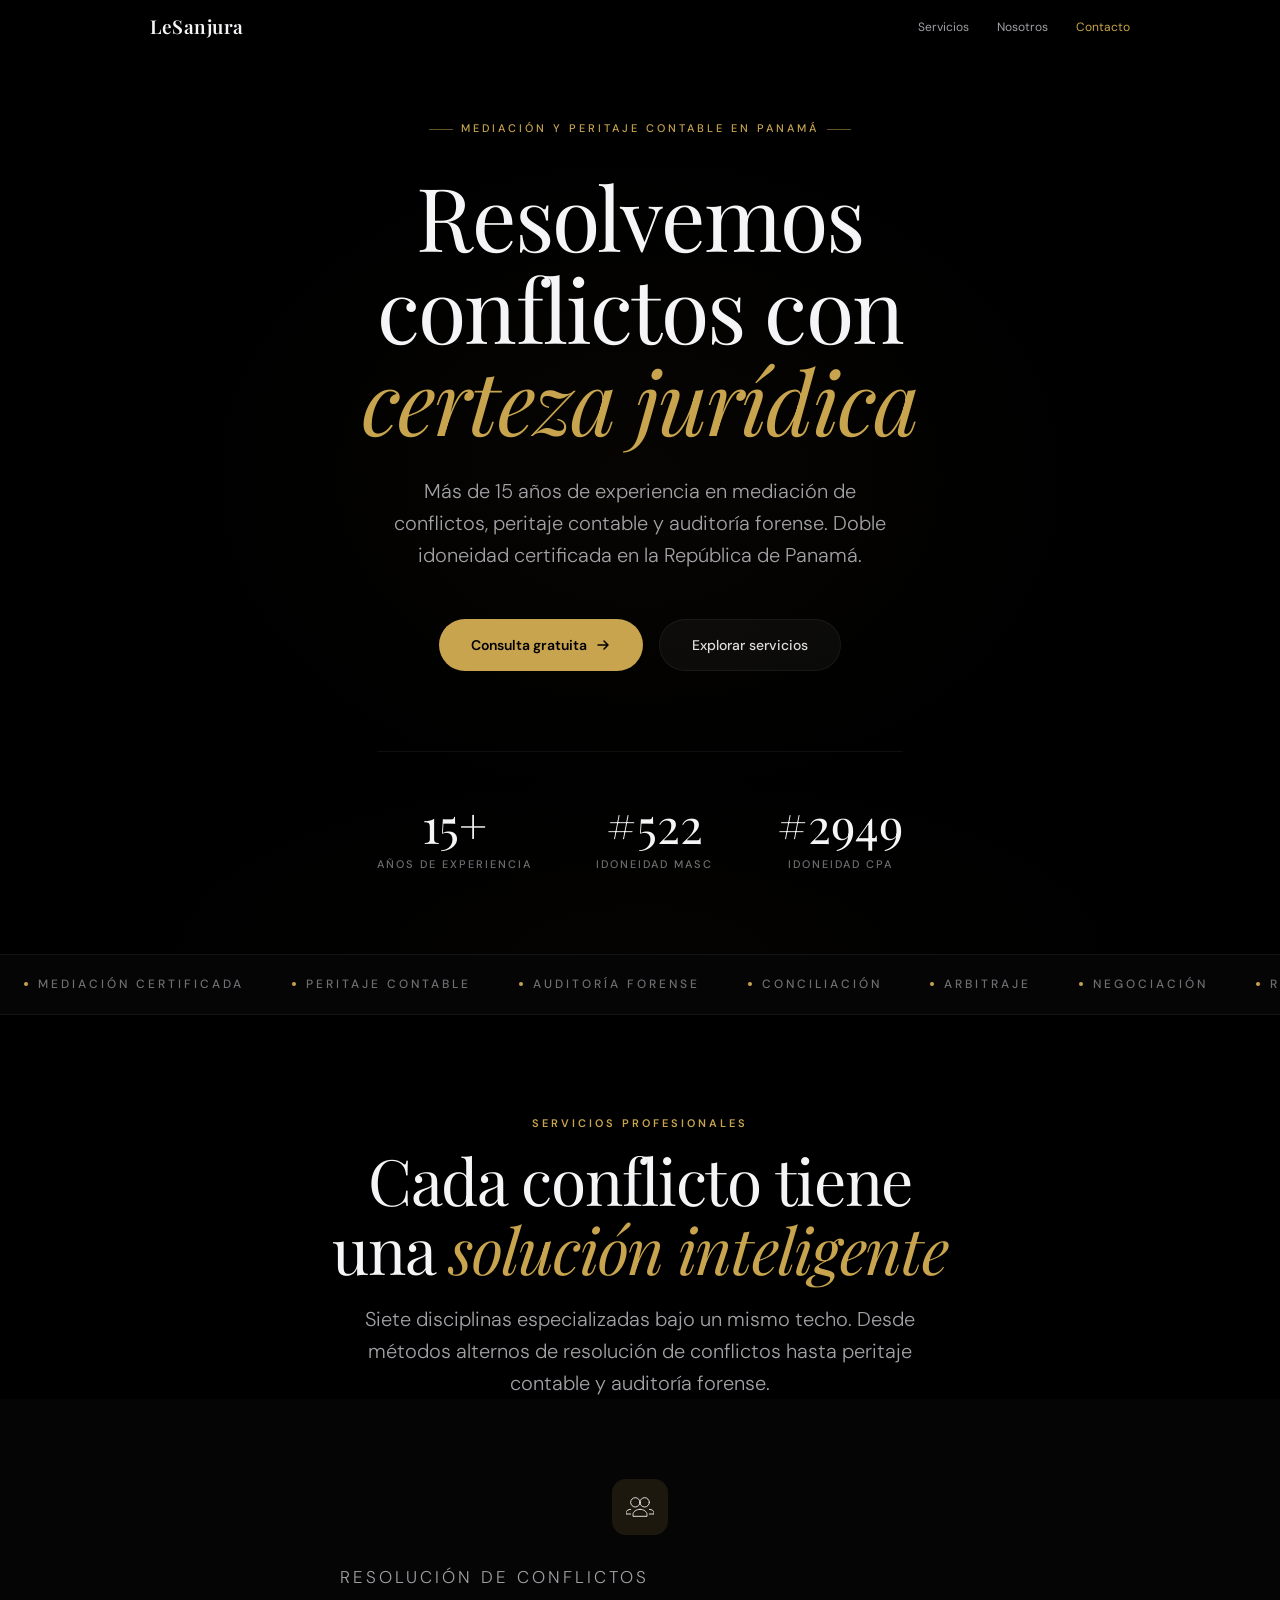
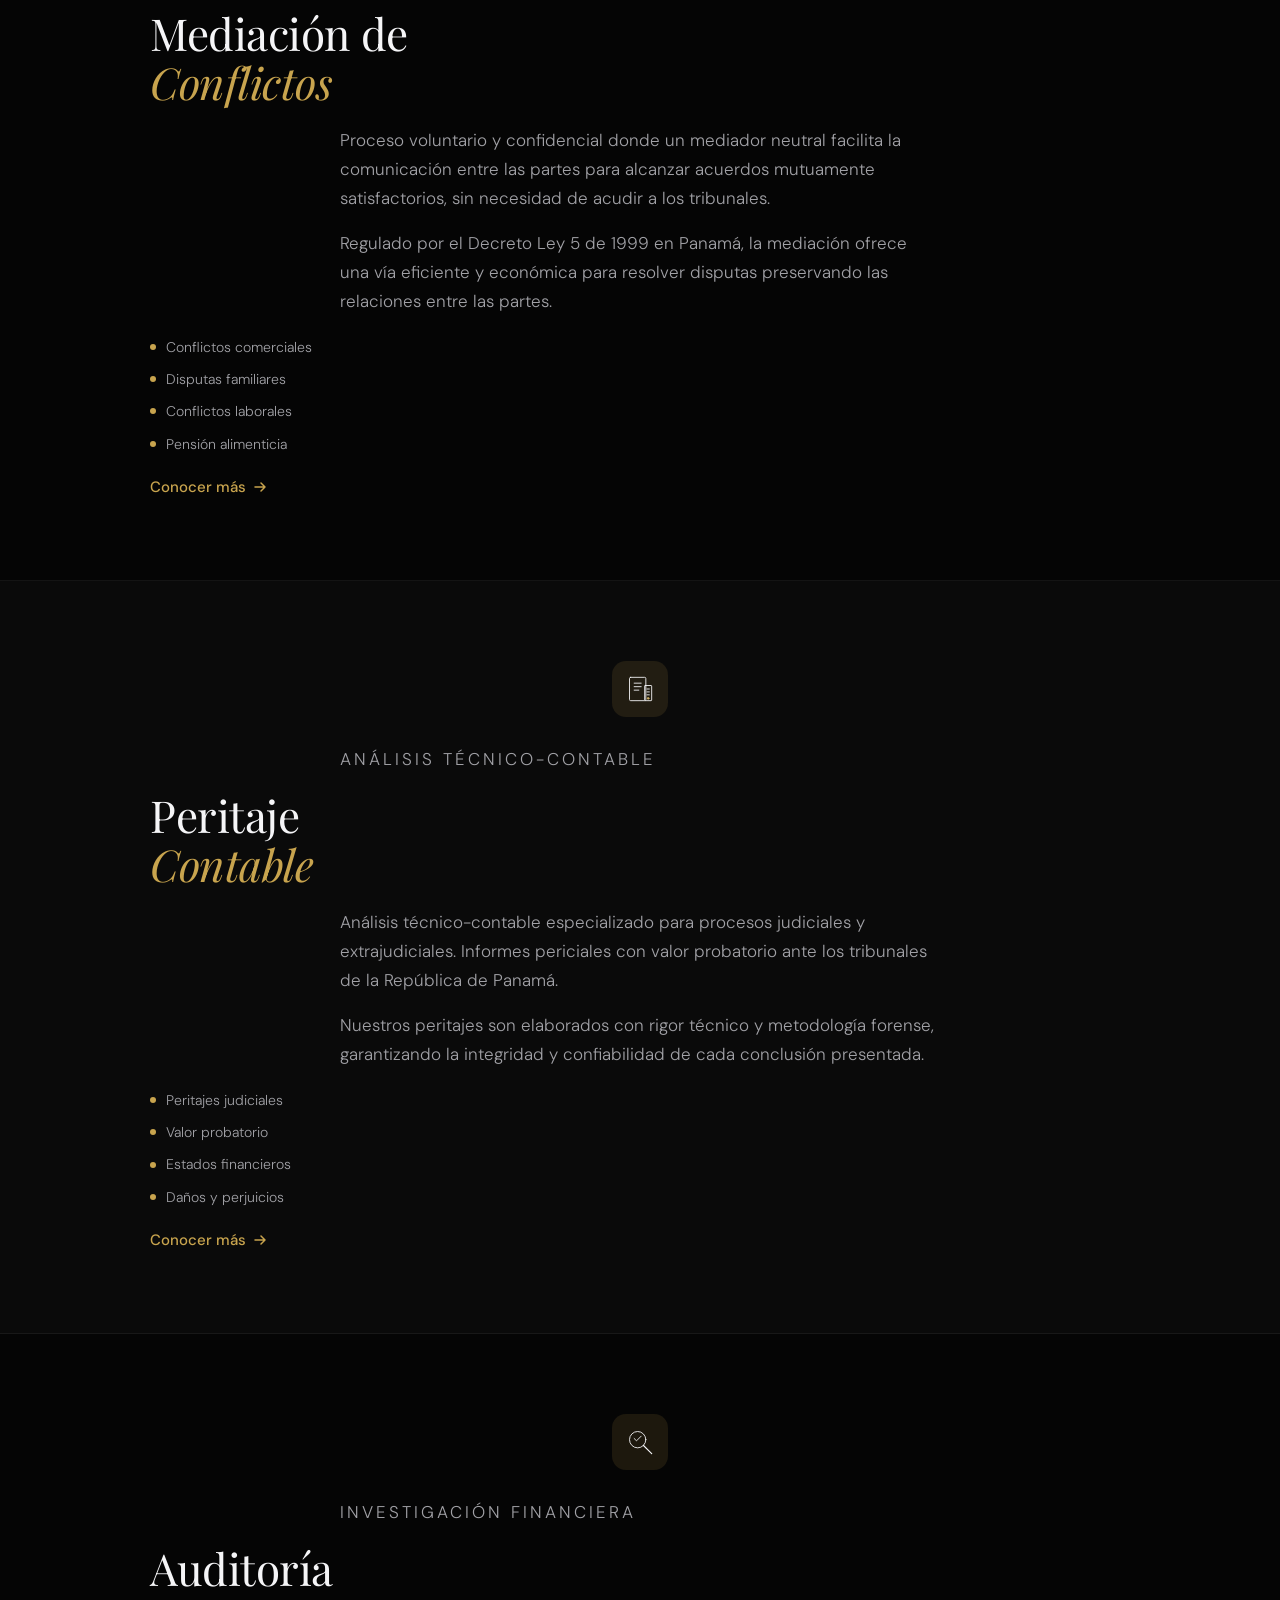
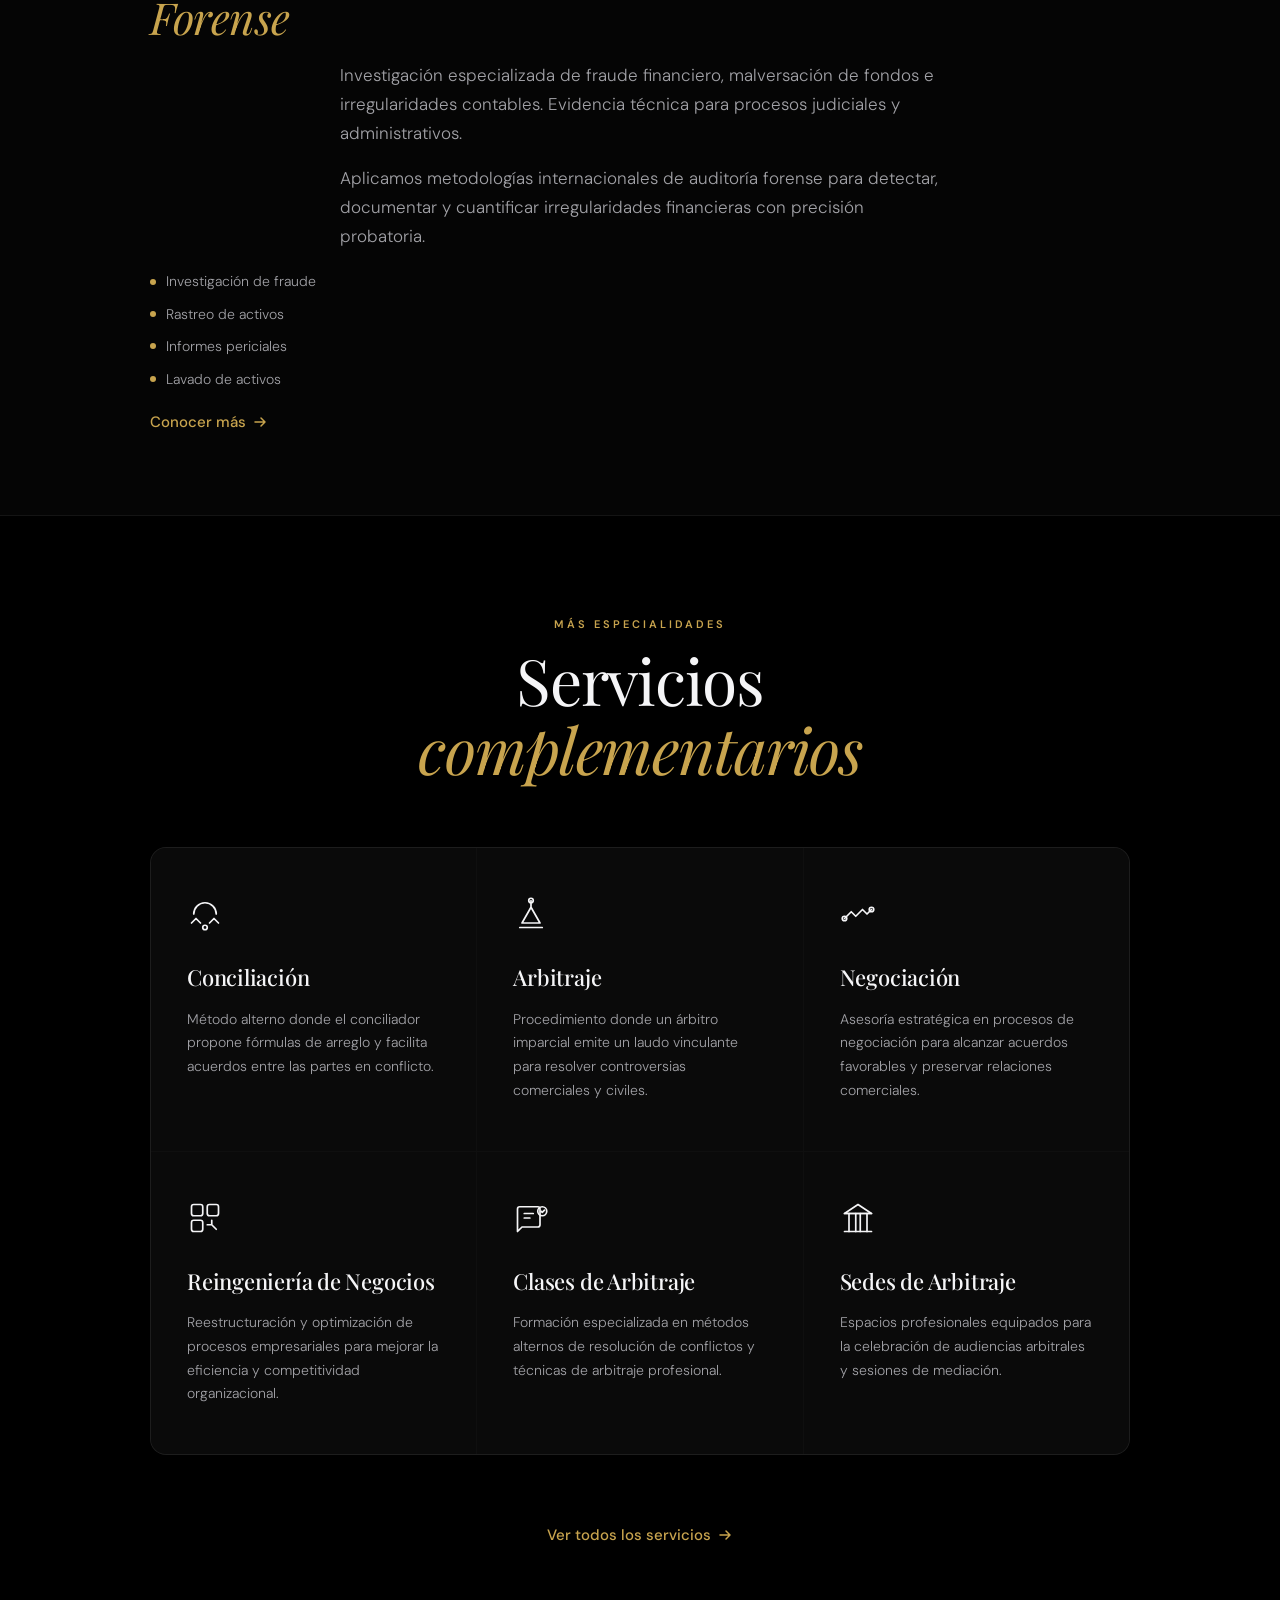
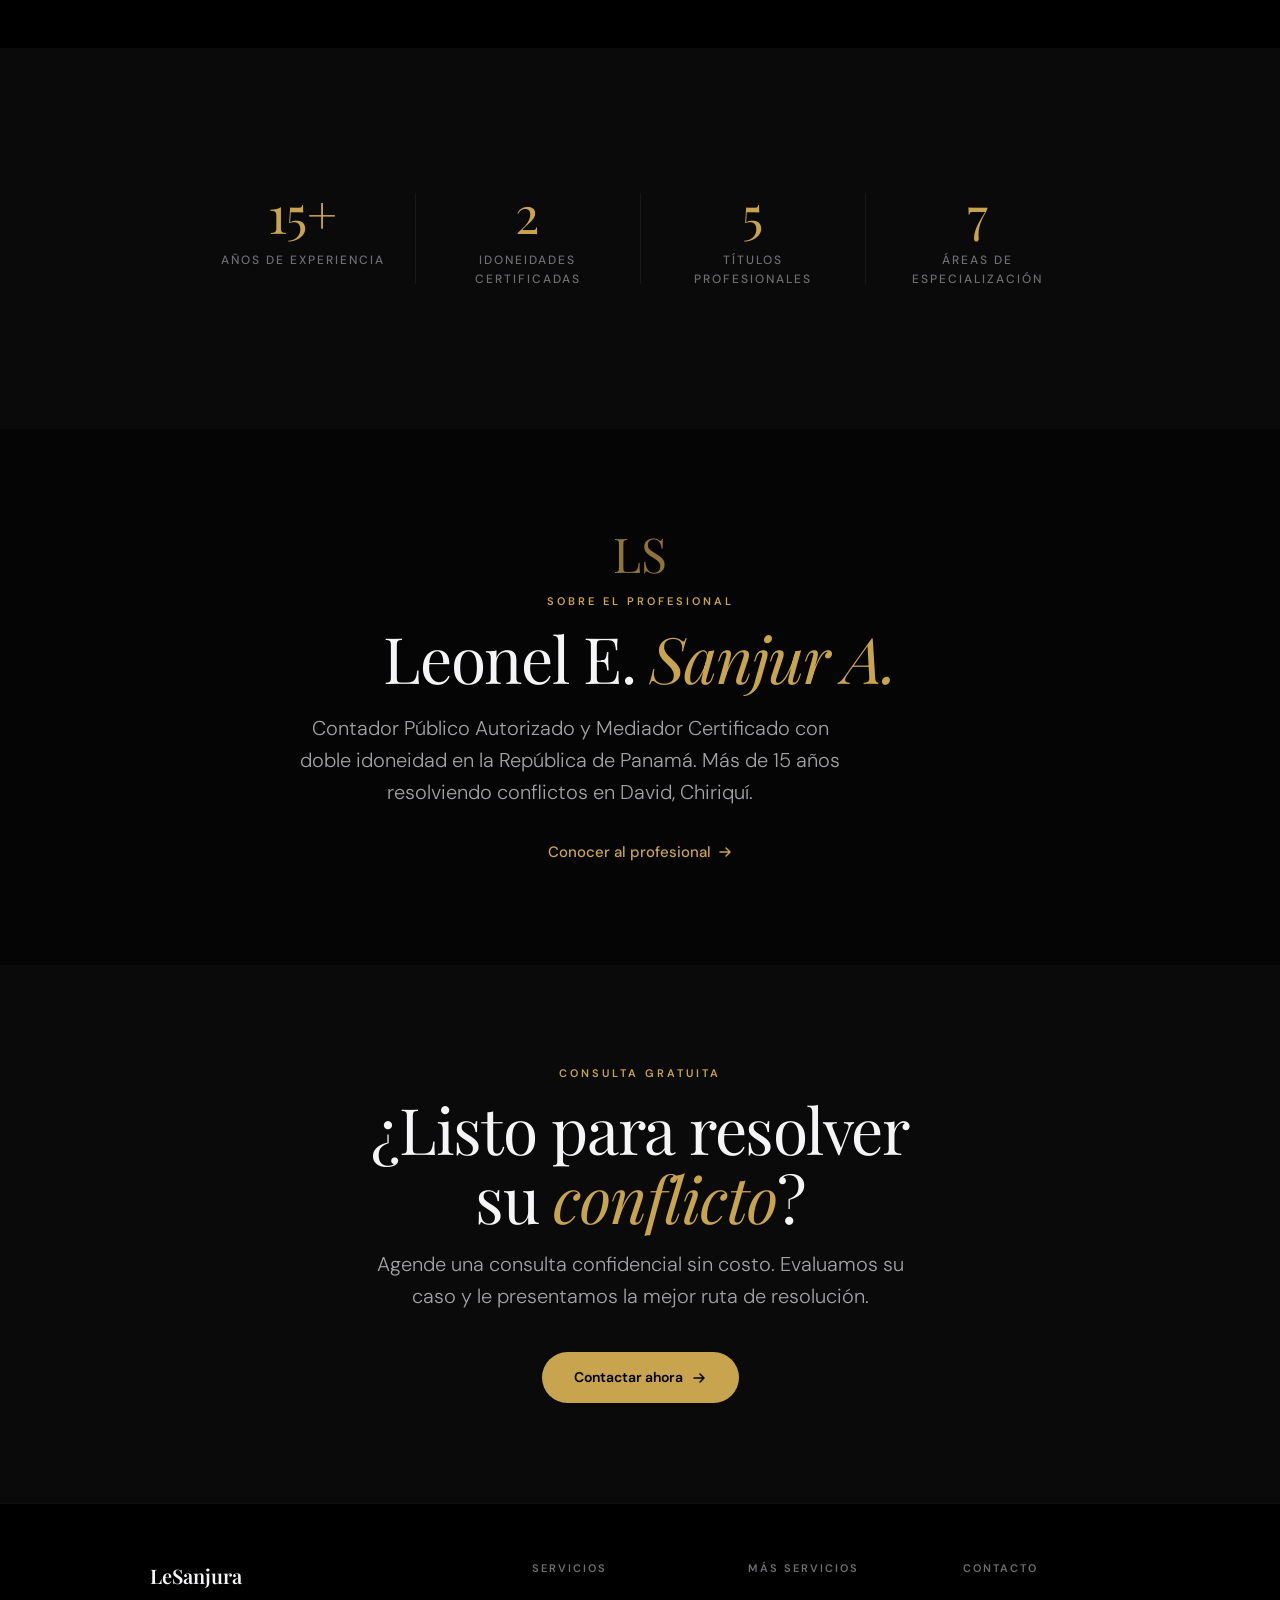
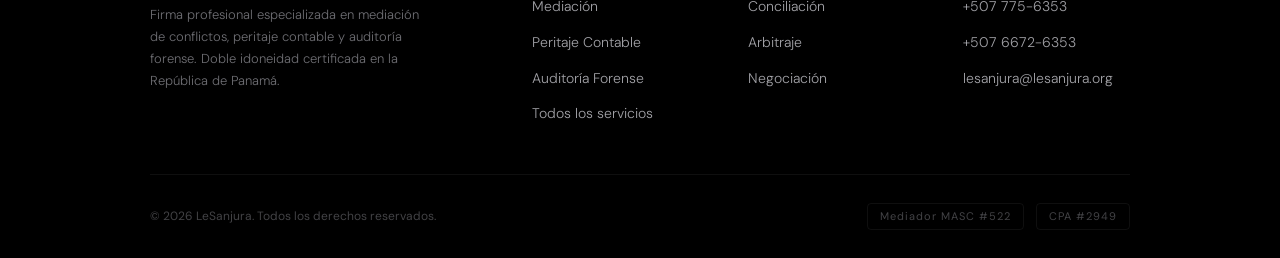
==== commit 7177a6b0: "feat: convert to multi-page site architecture Split single-page scroll into 7 dedicated pages: - ind" ====
--- a/index.html
+++ b/index.html
@@ -22,6 +22,7 @@
     <link rel="preconnect" href="https://fonts.googleapis.com">
     <link rel="preconnect" href="https://fonts.gstatic.com" crossorigin>
     <link href="https://fonts.googleapis.com/css2?family=Playfair+Display:ital,wght@0,400;0,500;0,600;0,700;0,800;1,400;1,500;1,600&family=DM+Sans:ital,wght@0,200;0,300;0,400;0,500;0,600;0,700;1,300;1,400&display=swap" rel="stylesheet">
+    <link rel="stylesheet" href="styles.css">
 
     <!-- Schema.org Structured Data -->
     <script type="application/ld+json">
@@ -121,1893 +122,387 @@
         ]
     }
     </script>
-
-    <style>
-        /* ═══════════════════════════════════════
-           DESIGN SYSTEM — OBSIDIAN & GOLD
-           Award-winning Apple-inspired design
-           ═══════════════════════════════════════ */
-
-        :root {
-            --black: #000000;
-            --obsidian: #050505;
-            --surface: #0a0a0a;
-            --surface-2: #111111;
-            --surface-3: #1a1a1a;
-            --surface-4: #222222;
-            --border: rgba(255,255,255,0.06);
-            --border-hover: rgba(255,255,255,0.12);
-            --gold: #c8a44e;
-            --gold-bright: #d4b65c;
-            --gold-dim: rgba(200,164,78,0.12);
-            --gold-glow: rgba(200,164,78,0.06);
-            --white: #f5f5f7;
-            --gray-1: #e0deda;
-            --gray-2: #a1a1a6;
-            --gray-3: #6e6e73;
-            --gray-4: #424245;
-            --serif: 'Playfair Display', Georgia, 'Times New Roman', serif;
-            --sans: 'DM Sans', -apple-system, BlinkMacSystemFont, 'Segoe UI', sans-serif;
-            --ease-out-expo: cubic-bezier(0.16, 1, 0.3, 1);
-            --ease-out-quint: cubic-bezier(0.22, 1, 0.36, 1);
-        }
-
-        *, *::before, *::after { margin: 0; padding: 0; box-sizing: border-box; }
-
-        html {
-            scroll-behavior: smooth;
-            font-size: 16px;
-            -webkit-text-size-adjust: 100%;
-        }
-
-        body {
-            font-family: var(--sans);
-            background: var(--black);
-            color: var(--white);
-            -webkit-font-smoothing: antialiased;
-            -moz-osx-font-smoothing: grayscale;
-            overflow-x: hidden;
-            line-height: 1.6;
-        }
-
-        ::selection {
-            background: var(--gold);
-            color: var(--black);
-        }
-
-        img { max-width: 100%; display: block; }
-        a { text-decoration: none; color: inherit; }
-
-        /* ═══════════════════════════════════════
-           NAVIGATION — Frosted Glass
-           ═══════════════════════════════════════ */
-
-        .nav {
-            position: fixed;
-            top: 0; left: 0; right: 0;
-            z-index: 100;
-            height: 52px;
-            display: flex;
-            align-items: center;
-            justify-content: center;
-            transition: all 0.6s var(--ease-out-expo);
-        }
-
-        .nav.scrolled {
-            background: rgba(0,0,0,0.72);
-            backdrop-filter: saturate(180%) blur(20px);
-            -webkit-backdrop-filter: saturate(180%) blur(20px);
-            border-bottom: 0.5px solid rgba(255,255,255,0.08);
-        }
-
-        .nav-inner {
-            width: 100%;
-            max-width: 1024px;
-            display: flex;
-            align-items: center;
-            justify-content: space-between;
-            padding: 0 22px;
-        }
-
-        .nav-logo {
-            font-family: var(--serif);
-            font-size: 19px;
-            font-weight: 600;
-            color: var(--white);
-            letter-spacing: 0.5px;
-            transition: opacity 0.3s;
-        }
-        .nav-logo:hover { opacity: 0.7; }
-
-        .nav-links {
-            display: flex;
-            gap: 28px;
-            list-style: none;
-        }
-
-        .nav-links a {
-            font-size: 12px;
-            color: var(--gray-2);
-            transition: color 0.3s;
-            font-weight: 400;
-        }
-        .nav-links a:hover { color: var(--white); }
-
-        .nav-cta-link {
-            font-size: 12px;
-            color: var(--gold) !important;
-            font-weight: 500;
-        }
-
-        .nav-mobile {
-            display: none;
-            background: none;
-            border: none;
-            cursor: pointer;
-            width: 36px;
-            height: 36px;
-            position: relative;
-        }
-        .nav-mobile span {
-            display: block;
-            width: 18px;
-            height: 1px;
-            background: var(--gray-2);
-            position: absolute;
-            left: 50%;
-            transform: translateX(-50%);
-            transition: all 0.3s var(--ease-out-expo);
-        }
-        .nav-mobile span:first-child { top: 13px; }
-        .nav-mobile span:last-child { top: 22px; }
-        .nav-mobile.open span:first-child { top: 17px; transform: translateX(-50%) rotate(45deg); }
-        .nav-mobile.open span:last-child { top: 17px; transform: translateX(-50%) rotate(-45deg); }
-
-        /* ═══════════════════════════════════════
-           HERO — Cinematic Full-Viewport
-           ═══════════════════════════════════════ */
-
-        .hero {
-            position: relative;
-            min-height: 100vh;
-            min-height: 100dvh;
-            display: flex;
-            flex-direction: column;
-            align-items: center;
-            justify-content: center;
-            text-align: center;
-            padding: 120px 24px 80px;
-            overflow: hidden;
-        }
-
-        .hero::before {
-            content: '';
-            position: absolute;
-            inset: 0;
-            background:
-                radial-gradient(ellipse 50% 50% at 50% 50%, rgba(200,164,78,0.03) 0%, transparent 70%),
-                radial-gradient(ellipse 80% 40% at 50% 100%, rgba(200,164,78,0.02) 0%, transparent 50%);
-            pointer-events: none;
-        }
-
-        .hero-overline {
-            display: inline-flex;
-            align-items: center;
-            gap: 8px;
-            font-size: 11px;
-            font-weight: 500;
-            letter-spacing: 3px;
-            text-transform: uppercase;
-            color: var(--gold);
-            margin-bottom: 32px;
-            opacity: 0;
-            transform: translateY(20px);
-            animation: fadeUp 1s var(--ease-out-expo) 0.3s forwards;
-        }
-
-        .hero-overline::before,
-        .hero-overline::after {
-            content: '';
-            width: 24px;
-            height: 0.5px;
-            background: var(--gold);
-            opacity: 0.5;
-        }
-
-        .hero h1 {
-            font-family: var(--serif);
-            font-size: clamp(42px, 7.5vw, 88px);
-            font-weight: 400;
-            line-height: 1.05;
-            letter-spacing: -0.02em;
-            max-width: 900px;
-            margin-bottom: 28px;
-            opacity: 0;
-            transform: translateY(30px);
-            animation: fadeUp 1.2s var(--ease-out-expo) 0.5s forwards;
-        }
-
-        .hero h1 em {
-            font-style: italic;
-            color: var(--gold);
-        }
-
-        .hero-description {
-            font-size: clamp(16px, 2vw, 20px);
-            color: var(--gray-2);
-            max-width: 520px;
-            line-height: 1.6;
-            font-weight: 300;
-            margin-bottom: 48px;
-            opacity: 0;
-            transform: translateY(20px);
-            animation: fadeUp 1s var(--ease-out-expo) 0.8s forwards;
-        }
-
-        .hero-actions {
-            display: flex;
-            gap: 16px;
-            flex-wrap: wrap;
-            justify-content: center;
-            opacity: 0;
-            transform: translateY(20px);
-            animation: fadeUp 1s var(--ease-out-expo) 1s forwards;
-        }
-
-        .btn-gold {
-            display: inline-flex;
-            align-items: center;
-            gap: 8px;
-            padding: 14px 32px;
-            background: var(--gold);
-            color: var(--black);
-            font-family: var(--sans);
-            font-size: 14px;
-            font-weight: 600;
-            border: none;
-            border-radius: 980px;
-            cursor: pointer;
-            transition: all 0.4s var(--ease-out-expo);
-        }
-        .btn-gold:hover {
-            transform: scale(1.04);
-            box-shadow: 0 4px 32px rgba(200,164,78,0.3);
-        }
-        .btn-gold svg { width: 16px; height: 16px; }
-
-        .btn-ghost {
-            display: inline-flex;
-            align-items: center;
-            gap: 8px;
-            padding: 14px 32px;
-            background: rgba(255,255,255,0.04);
-            color: var(--gray-1);
-            font-family: var(--sans);
-            font-size: 14px;
-            font-weight: 500;
-            border: 1px solid var(--border);
-            border-radius: 980px;
-            cursor: pointer;
-            transition: all 0.4s var(--ease-out-expo);
-        }
-        .btn-ghost:hover {
-            background: rgba(255,255,255,0.08);
-            border-color: var(--border-hover);
-        }
-
-        .hero-stats {
-            display: flex;
-            gap: 64px;
-            margin-top: 80px;
-            padding-top: 48px;
-            border-top: 0.5px solid var(--border);
-            opacity: 0;
-            animation: fadeUp 1s var(--ease-out-expo) 1.3s forwards;
-        }
-
-        .hero-stat {
-            text-align: center;
-        }
-
-        .hero-stat-number {
-            font-family: var(--serif);
-            font-size: 48px;
-            font-weight: 400;
-            color: var(--white);
-            line-height: 1;
-        }
-
-        .hero-stat-label {
-            font-size: 11px;
-            color: var(--gray-3);
-            text-transform: uppercase;
-            letter-spacing: 2px;
-            margin-top: 8px;
-            font-weight: 500;
-        }
-
-        @keyframes fadeUp {
-            to { opacity: 1; transform: translateY(0); }
-        }
-
-        /* ═══════════════════════════════════════
-           MARQUEE — Trust Band
-           ═══════════════════════════════════════ */
-
-        .trust-band {
-            padding: 20px 0;
-            border-top: 0.5px solid var(--border);
-            border-bottom: 0.5px solid var(--border);
-            background: var(--obsidian);
-            overflow: hidden;
-        }
-
-        .trust-inner {
-            display: flex;
-            align-items: center;
-            gap: 48px;
-            animation: marquee 30s linear infinite;
-            width: max-content;
-        }
-
-        .trust-item {
-            display: flex;
-            align-items: center;
-            gap: 10px;
-            white-space: nowrap;
-            font-size: 12px;
-            letter-spacing: 3px;
-            text-transform: uppercase;
-            color: var(--gray-3);
-            font-weight: 500;
-        }
-
-        .trust-dot {
-            width: 4px;
-            height: 4px;
-            background: var(--gold);
-            border-radius: 50%;
-            flex-shrink: 0;
-        }
-
-        @keyframes marquee {
-            0% { transform: translateX(0); }
-            100% { transform: translateX(-50%); }
-        }
-
-        /* ═══════════════════════════════════════
-           SECTION SYSTEM — Apple Pacing
-           ═══════════════════════════════════════ */
-
-        .section {
-            padding: 100px 24px;
-            position: relative;
-        }
-
-        .section-dark { background: var(--obsidian); }
-        .section-deeper { background: var(--black); }
-        .section-surface { background: var(--surface); }
-
-        .section-container {
-            max-width: 980px;
-            margin: 0 auto;
-        }
-
-        .section-container-wide {
-            max-width: 1120px;
-            margin: 0 auto;
-        }
-
-        .section-eyebrow {
-            font-size: 11px;
-            font-weight: 600;
-            letter-spacing: 3px;
-            text-transform: uppercase;
-            color: var(--gold);
-            margin-bottom: 12px;
-        }
-
-        .section-headline {
-            font-family: var(--serif);
-            font-size: clamp(36px, 5vw, 64px);
-            font-weight: 400;
-            line-height: 1.08;
-            letter-spacing: -0.02em;
-            margin-bottom: 20px;
-        }
-
-        .section-headline em {
-            font-style: italic;
-            color: var(--gold);
-        }
-
-        .section-subheadline {
-            font-size: clamp(16px, 1.8vw, 20px);
-            color: var(--gray-2);
-            font-weight: 300;
-            line-height: 1.6;
-            max-width: 560px;
-        }
-
-        .text-center { text-align: center; }
-        .text-center .section-subheadline { margin: 0 auto; }
-
-        /* ═══════════════════════════════════════
-           SERVICES — Product-Page Style
-           Full-width immersive sections
-           ═══════════════════════════════════════ */
-
-        .services-intro {
-            text-align: center;
-            padding-bottom: 0;
-        }
-
-        /* Service Feature — Apple-style centered text sections */
-        .service-feature {
-            padding: 80px 24px;
-            position: relative;
-            overflow: hidden;
-            border-bottom: 0.5px solid var(--border);
-        }
-
-        .service-feature:nth-child(odd) { background: var(--obsidian); }
-        .service-feature:nth-child(even) { background: var(--surface); }
-
-        .service-feature-inner {
-            max-width: 720px;
-            margin: 0 auto;
-            text-align: center;
-        }
-
-        .service-feature-icon {
-            width: 56px;
-            height: 56px;
-            margin: 0 auto 28px;
-            border-radius: 14px;
-            background: var(--gold-dim);
-            display: flex;
-            align-items: center;
-            justify-content: center;
-        }
-
-        .service-feature-icon svg {
-            width: 28px;
-            height: 28px;
-            stroke: var(--gold);
-            fill: none;
-            stroke-width: 1.5;
-            stroke-linecap: round;
-            stroke-linejoin: round;
-        }
-
-        .service-feature-content h3 {
-            font-family: var(--serif);
-            font-size: clamp(28px, 3.5vw, 44px);
-            font-weight: 400;
-            line-height: 1.12;
-            letter-spacing: -0.01em;
-            margin-bottom: 20px;
-        }
-
-        .service-feature-content p {
-            font-size: 17px;
-            color: var(--gray-2);
-            line-height: 1.7;
-            font-weight: 300;
-            margin-bottom: 16px;
-            max-width: 600px;
-            margin-left: auto;
-            margin-right: auto;
-        }
-
-        .service-feature-list {
-            list-style: none;
-            margin-top: 32px;
-            display: grid;
-            grid-template-columns: 1fr 1fr;
-            gap: 0;
-            border: 0.5px solid var(--border);
-            border-radius: 12px;
-            overflow: hidden;
-            max-width: 540px;
-            margin-left: auto;
-            margin-right: auto;
-            text-align: left;
-        }
-
-        .service-feature-list li {
-            padding: 16px 20px;
-            font-size: 14px;
-            color: var(--gray-1);
-            font-weight: 400;
-            display: flex;
-            align-items: center;
-            gap: 10px;
-            background: var(--surface);
-            border-bottom: 0.5px solid var(--border);
-            border-right: 0.5px solid var(--border);
-        }
-
-        .service-feature-list li:nth-child(even) { border-right: none; }
-        .service-feature-list li:nth-last-child(-n+2) { border-bottom: none; }
-
-        .service-check {
-            width: 18px;
-            height: 18px;
-            border-radius: 50%;
-            background: var(--gold-dim);
-            display: flex;
-            align-items: center;
-            justify-content: center;
-            flex-shrink: 0;
-        }
-
-        .service-check svg {
-            width: 10px;
-            height: 10px;
-            stroke: var(--gold);
-            fill: none;
-            stroke-width: 2;
-        }
-
-        /* ═══════════════════════════════════════
-           SERVICES GRID — Secondary Services
-           ═══════════════════════════════════════ */
-
-        .services-grid-section { background: var(--black); }
-
-        .services-grid {
-            display: grid;
-            grid-template-columns: repeat(3, 1fr);
-            gap: 1px;
-            background: var(--border);
-            border: 0.5px solid var(--border);
-            border-radius: 16px;
-            overflow: hidden;
-            margin-top: 64px;
-        }
-
-        .service-card {
-            background: var(--surface);
-            padding: 48px 36px;
-            transition: all 0.5s var(--ease-out-expo);
-            position: relative;
-        }
-
-        .service-card::after {
-            content: '';
-            position: absolute;
-            bottom: 0; left: 0; right: 0;
-            height: 2px;
-            background: var(--gold);
-            transform: scaleX(0);
-            transition: transform 0.5s var(--ease-out-expo);
-        }
-
-        .service-card:hover { background: var(--surface-2); }
-        .service-card:hover::after { transform: scaleX(1); }
-
-        .service-card-icon {
-            width: 40px;
-            height: 40px;
-            margin-bottom: 24px;
-        }
-        .service-card-icon svg {
-            width: 36px;
-            height: 36px;
-            stroke: var(--gold);
-            fill: none;
-            stroke-width: 1.2;
-            stroke-linecap: round;
-            stroke-linejoin: round;
-        }
-
-        .service-card h3 {
-            font-family: var(--serif);
-            font-size: 22px;
-            font-weight: 500;
-            margin-bottom: 12px;
-            letter-spacing: -0.01em;
-        }
-
-        .service-card p {
-            font-size: 14px;
-            color: var(--gray-2);
-            line-height: 1.7;
-            font-weight: 300;
-        }
-
-        /* ═══════════════════════════════════════
-           ABOUT — Split Layout
-           ═══════════════════════════════════════ */
-
-        .about-section { background: var(--obsidian); }
-
-        .about-grid {
-            display: grid;
-            grid-template-columns: 5fr 7fr;
-            gap: 80px;
-            align-items: start;
-        }
-
-        .about-portrait {
-            position: sticky;
-            top: 100px;
-            border-radius: 20px;
-            overflow: hidden;
-            background: linear-gradient(160deg, var(--surface-2), var(--surface-3));
-            border: 0.5px solid var(--border);
-            padding: 56px 40px;
-            text-align: center;
-        }
-
-        .about-initials {
-            font-family: var(--serif);
-            font-size: 80px;
-            font-weight: 400;
-            color: var(--gold);
-            opacity: 0.7;
-            line-height: 1;
-            margin-bottom: 24px;
-        }
-
-        .about-portrait-name {
-            font-family: var(--serif);
-            font-size: 22px;
-            font-weight: 500;
-            letter-spacing: 0.5px;
-            margin-bottom: 4px;
-        }
-
-        .about-portrait-title {
-            font-size: 12px;
-            color: var(--gray-3);
-            text-transform: uppercase;
-            letter-spacing: 2px;
-            font-weight: 500;
-        }
-
-        .about-portrait-creds {
-            display: flex;
-            gap: 16px;
-            justify-content: center;
-            margin-top: 32px;
-            padding-top: 24px;
-            border-top: 0.5px solid var(--border);
-        }
-
-        .cred-badge {
-            padding: 6px 14px;
-            border: 0.5px solid var(--gold-dim);
-            border-radius: 980px;
-            font-size: 11px;
-            color: var(--gold);
-            letter-spacing: 1px;
-            font-weight: 500;
-            background: var(--gold-glow);
-        }
-
-        .about-body h3 {
-            font-family: var(--serif);
-            font-size: 36px;
-            font-weight: 400;
-            line-height: 1.2;
-            margin-bottom: 24px;
-            letter-spacing: -0.01em;
-        }
-        .about-body h3 em { font-style: italic; color: var(--gold); }
-
-        .about-body p {
-            font-size: 16px;
-            color: var(--gray-2);
-            line-height: 1.8;
-            font-weight: 300;
-            margin-bottom: 20px;
-        }
-
-        .credentials-grid {
-            display: grid;
-            grid-template-columns: 1fr 1fr;
-            gap: 12px;
-            margin-top: 40px;
-        }
-
-        .credential-item {
-            padding: 20px;
-            background: var(--surface);
-            border: 0.5px solid var(--border);
-            border-radius: 12px;
-            transition: border-color 0.3s;
-        }
-        .credential-item:hover { border-color: var(--gold-dim); }
-
-        .credential-item h4 {
-            font-size: 13px;
-            font-weight: 600;
-            margin-bottom: 4px;
-            color: var(--gray-1);
-        }
-
-        .credential-item p {
-            font-size: 12px;
-            color: var(--gray-3);
-            font-weight: 400;
-            margin-bottom: 0;
-            line-height: 1.5;
-        }
-
-        /* ═══════════════════════════════════════
-           NUMBERS — Impact Statement
-           ═══════════════════════════════════════ */
-
-        .numbers-section {
-            background: var(--surface);
-            text-align: center;
-            padding: 100px 24px;
-        }
-
-        .numbers-grid {
-            display: grid;
-            grid-template-columns: repeat(4, 1fr);
-            gap: 0;
-            max-width: 900px;
-            margin: 0 auto;
-        }
-
-        .number-item {
-            padding: 40px 24px;
-            position: relative;
-        }
-
-        .number-item:not(:last-child)::after {
-            content: '';
-            position: absolute;
-            right: 0;
-            top: 25%;
-            height: 50%;
-            width: 0.5px;
-            background: var(--border);
-        }
-
-        .number-value {
-            font-family: var(--serif);
-            font-size: clamp(36px, 4vw, 56px);
-            font-weight: 400;
-            color: var(--gold);
-            line-height: 1;
-        }
-
-        .number-label {
-            font-size: 12px;
-            color: var(--gray-3);
-            text-transform: uppercase;
-            letter-spacing: 2px;
-            margin-top: 12px;
-            font-weight: 500;
-        }
-
-        /* ═══════════════════════════════════════
-           PROCESS — Timeline
-           ═══════════════════════════════════════ */
-
-        .process-section { background: var(--black); }
-
-        .process-steps {
-            display: grid;
-            grid-template-columns: repeat(4, 1fr);
-            gap: 24px;
-            margin-top: 64px;
-        }
-
-        .process-step {
-            position: relative;
-            padding: 32px 28px;
-            background: var(--surface);
-            border: 0.5px solid var(--border);
-            border-radius: 16px;
-            transition: all 0.5s var(--ease-out-expo);
-        }
-
-        .process-step:hover {
-            border-color: var(--gold-dim);
-            transform: translateY(-4px);
-        }
-
-        .process-number {
-            font-family: var(--serif);
-            font-size: 48px;
-            font-weight: 400;
-            color: var(--gold);
-            opacity: 0.2;
-            line-height: 1;
-            margin-bottom: 20px;
-        }
-
-        .process-step h3 {
-            font-family: var(--serif);
-            font-size: 20px;
-            font-weight: 500;
-            margin-bottom: 10px;
-        }
-
-        .process-step p {
-            font-size: 14px;
-            color: var(--gray-2);
-            font-weight: 300;
-            line-height: 1.6;
-        }
-
-        /* ═══════════════════════════════════════
-           FAQ — AEO Optimized
-           ═══════════════════════════════════════ */
-
-        .faq-section { background: var(--obsidian); }
-
-        .faq-grid {
-            display: grid;
-            grid-template-columns: 1fr 1fr;
-            gap: 16px;
-            margin-top: 64px;
-        }
-
-        .faq-item {
-            border: 0.5px solid var(--border);
-            border-radius: 12px;
-            overflow: hidden;
-            background: var(--surface);
-            transition: border-color 0.3s;
-        }
-        .faq-item:hover { border-color: var(--border-hover); }
-
-        .faq-question {
-            width: 100%;
-            background: none;
-            border: none;
-            padding: 24px 28px;
-            display: flex;
-            align-items: center;
-            justify-content: space-between;
-            cursor: pointer;
-            text-align: left;
-            font-family: var(--sans);
-            font-size: 15px;
-            font-weight: 500;
-            color: var(--gray-1);
-            gap: 16px;
-        }
-
-        .faq-toggle {
-            width: 28px;
-            height: 28px;
-            border-radius: 50%;
-            background: var(--gold-dim);
-            display: flex;
-            align-items: center;
-            justify-content: center;
-            flex-shrink: 0;
-            transition: all 0.3s var(--ease-out-expo);
-        }
-
-        .faq-toggle svg {
-            width: 12px;
-            height: 12px;
-            stroke: var(--gold);
-            fill: none;
-            stroke-width: 2;
-            transition: transform 0.3s var(--ease-out-expo);
-        }
-
-        .faq-item.open .faq-toggle { background: var(--gold); }
-        .faq-item.open .faq-toggle svg { stroke: var(--black); transform: rotate(45deg); }
-
-        .faq-answer {
-            max-height: 0;
-            overflow: hidden;
-            transition: max-height 0.5s var(--ease-out-expo);
-        }
-
-        .faq-answer-inner {
-            padding: 0 28px 24px;
-            font-size: 14px;
-            color: var(--gray-2);
-            line-height: 1.8;
-            font-weight: 300;
-        }
-
-        /* ═══════════════════════════════════════
-           CONTACT — Minimal Split
-           ═══════════════════════════════════════ */
-
-        .contact-section { background: var(--surface); }
-
-        .contact-grid {
-            display: grid;
-            grid-template-columns: 1fr 1fr;
-            gap: 80px;
-            align-items: start;
-        }
-
-        .contact-info h3 {
-            font-family: var(--serif);
-            font-size: 36px;
-            font-weight: 400;
-            margin-bottom: 16px;
-            line-height: 1.15;
-        }
-        .contact-info h3 em { font-style: italic; color: var(--gold); }
-
-        .contact-info > p {
-            font-size: 16px;
-            color: var(--gray-2);
-            font-weight: 300;
-            line-height: 1.7;
-            margin-bottom: 40px;
-        }
-
-        .contact-details {
-            list-style: none;
-            display: flex;
-            flex-direction: column;
-            gap: 20px;
-        }
-
-        .contact-detail {
-            display: flex;
-            align-items: center;
-            gap: 16px;
-        }
-
-        .contact-icon {
-            width: 44px;
-            height: 44px;
-            border-radius: 12px;
-            background: var(--gold-dim);
-            display: flex;
-            align-items: center;
-            justify-content: center;
-            flex-shrink: 0;
-        }
-
-        .contact-icon svg {
-            width: 18px;
-            height: 18px;
-            stroke: var(--gold);
-            fill: none;
-            stroke-width: 1.5;
-        }
-
-        .contact-detail-text span {
-            display: block;
-            font-size: 11px;
-            color: var(--gray-3);
-            text-transform: uppercase;
-            letter-spacing: 2px;
-            font-weight: 500;
-            margin-bottom: 2px;
-        }
-
-        .contact-detail-text a,
-        .contact-detail-text p {
-            font-size: 15px;
-            color: var(--gray-1);
-            font-weight: 400;
-            transition: color 0.3s;
-        }
-        .contact-detail-text a:hover { color: var(--gold); }
-
-        .wa-btn {
-            display: inline-flex;
-            align-items: center;
-            gap: 10px;
-            margin-top: 36px;
-            padding: 14px 28px;
-            background: #25D366;
-            color: #fff;
-            font-weight: 600;
-            font-size: 14px;
-            border-radius: 980px;
-            transition: all 0.3s var(--ease-out-expo);
-        }
-        .wa-btn:hover {
-            transform: scale(1.04);
-            box-shadow: 0 4px 24px rgba(37, 211, 102, 0.3);
-        }
-        .wa-btn svg { width: 20px; height: 20px; fill: #fff; }
-
-        /* Form */
-        .contact-form {
-            display: flex;
-            flex-direction: column;
-            gap: 16px;
-            background: var(--obsidian);
-            border: 0.5px solid var(--border);
-            border-radius: 20px;
-            padding: 40px;
-        }
-
-        .form-row {
-            display: grid;
-            grid-template-columns: 1fr 1fr;
-            gap: 16px;
-        }
-
-        .form-field {
-            display: flex;
-            flex-direction: column;
-            gap: 6px;
-        }
-
-        .form-field label {
-            font-size: 11px;
-            text-transform: uppercase;
-            letter-spacing: 1.5px;
-            color: var(--gray-3);
-            font-weight: 600;
-        }
-
-        .form-field input,
-        .form-field textarea,
-        .form-field select {
-            padding: 14px 16px;
-            background: var(--surface);
-            border: 0.5px solid var(--border);
-            border-radius: 10px;
-            color: var(--white);
-            font-family: var(--sans);
-            font-size: 15px;
-            font-weight: 400;
-            outline: none;
-            transition: border-color 0.3s;
-        }
-
-        .form-field input:focus,
-        .form-field textarea:focus,
-        .form-field select:focus {
-            border-color: var(--gold);
-        }
-
-        .form-field textarea {
-            min-height: 120px;
-            resize: vertical;
-        }
-
-        .form-field select {
-            appearance: none;
-            background-image: url("data:image/svg+xml,%3Csvg xmlns='http://www.w3.org/2000/svg' width='12' height='8'%3E%3Cpath d='M1 1l5 5 5-5' stroke='%236e6e73' fill='none' stroke-width='1.5'/%3E%3C/svg%3E");
-            background-repeat: no-repeat;
-            background-position: right 16px center;
-            cursor: pointer;
-        }
-        .form-field select option { background: var(--surface); }
-
-        .form-submit {
-            padding: 16px 32px;
-            background: var(--gold);
-            color: var(--black);
-            font-family: var(--sans);
-            font-weight: 600;
-            font-size: 14px;
-            border: none;
-            border-radius: 980px;
-            cursor: pointer;
-            transition: all 0.4s var(--ease-out-expo);
-            margin-top: 8px;
-            width: 100%;
-        }
-        .form-submit:hover {
-            box-shadow: 0 4px 32px rgba(200,164,78,0.3);
-            transform: scale(1.02);
-        }
-
-        /* ═══════════════════════════════════════
-           FOOTER — Clean & Minimal
-           ═══════════════════════════════════════ */
-
-        .footer {
-            background: var(--black);
-            border-top: 0.5px solid var(--border);
-            padding: 56px 24px 28px;
-        }
-
-        .footer-inner {
-            max-width: 980px;
-            margin: 0 auto;
-        }
-
-        .footer-grid {
-            display: grid;
-            grid-template-columns: 2fr 1fr 1fr 1fr;
-            gap: 48px;
-            margin-bottom: 48px;
-        }
-
-        .footer-brand {
-            font-family: var(--serif);
-            font-size: 20px;
-            font-weight: 600;
-            margin-bottom: 12px;
-        }
-
-        .footer-desc {
-            font-size: 13px;
-            color: var(--gray-3);
-            line-height: 1.7;
-            font-weight: 300;
-            max-width: 280px;
-        }
-
-        .footer-col h4 {
-            font-size: 11px;
-            text-transform: uppercase;
-            letter-spacing: 2px;
-            color: var(--gray-3);
-            margin-bottom: 16px;
-            font-weight: 600;
-        }
-
-        .footer-col ul { list-style: none; display: flex; flex-direction: column; gap: 10px; }
-        .footer-col a { font-size: 14px; color: var(--gray-2); font-weight: 300; transition: color 0.3s; }
-        .footer-col a:hover { color: var(--white); }
-
-        .footer-bottom {
-            padding-top: 28px;
-            border-top: 0.5px solid var(--border);
-            display: flex;
-            justify-content: space-between;
-            align-items: center;
-        }
-
-        .footer-copy {
-            font-size: 12px;
-            color: var(--gray-4);
-        }
-
-        .footer-legal {
-            display: flex;
-            gap: 20px;
-        }
-        .footer-legal span {
-            font-size: 11px;
-            color: var(--gray-4);
-            letter-spacing: 1px;
-        }
-
-        /* ═══════════════════════════════════════
-           ANIMATIONS — Scroll Reveals
-           ═══════════════════════════════════════ */
-
-        .reveal {
-            opacity: 0;
-            transform: translateY(40px);
-            transition: opacity 0.8s var(--ease-out-expo), transform 0.8s var(--ease-out-expo);
-        }
-
-        .reveal.visible {
-            opacity: 1;
-            transform: translateY(0);
-        }
-
-        .reveal-d1 { transition-delay: 0.1s; }
-        .reveal-d2 { transition-delay: 0.2s; }
-        .reveal-d3 { transition-delay: 0.3s; }
-        .reveal-d4 { transition-delay: 0.4s; }
-
-        /* ═══════════════════════════════════════
-           RESPONSIVE — Mobile First Feel
-           ═══════════════════════════════════════ */
-
-        @media (max-width: 1024px) {
-            .service-feature-list { grid-template-columns: 1fr; }
-            .service-feature-list li { border-right: none; }
-            .service-feature-list li:nth-last-child(-n+2) { border-bottom: 0.5px solid var(--border); }
-            .service-feature-list li:last-child { border-bottom: none; }
-            .services-grid { grid-template-columns: 1fr 1fr; }
-            .about-grid { grid-template-columns: 1fr; gap: 48px; }
-            .about-portrait { position: static; max-width: 400px; margin: 0 auto; }
-            .credentials-grid { grid-template-columns: 1fr; }
-            .process-steps { grid-template-columns: 1fr 1fr; }
-            .numbers-grid { grid-template-columns: repeat(2, 1fr); }
-            .number-item:nth-child(2)::after { display: none; }
-            .number-item:nth-child(odd):not(:last-child)::after { display: block; }
-            .faq-grid { grid-template-columns: 1fr; }
-            .contact-grid { grid-template-columns: 1fr; gap: 48px; }
-            .footer-grid { grid-template-columns: 1fr 1fr; gap: 32px; }
-        }
-
-        @media (max-width: 768px) {
-            .nav-links { display: none; }
-            .nav-mobile { display: block; }
-
-            .nav-links.open {
-                display: flex;
-                flex-direction: column;
-                position: absolute;
-                top: 52px;
-                left: 0; right: 0;
-                background: rgba(0,0,0,0.95);
-                backdrop-filter: blur(20px);
-                padding: 20px 24px;
-                gap: 16px;
-                border-bottom: 0.5px solid var(--border);
-            }
-
-            .section { padding: 80px 20px; }
-            .hero { padding: 100px 20px 60px; }
-            .hero-stats { flex-direction: column; gap: 24px; }
-            .hero-stat { display: flex; align-items: center; gap: 12px; }
-            .hero-stat-label { margin-top: 0; }
-            .services-grid { grid-template-columns: 1fr; }
-            .process-steps { grid-template-columns: 1fr; }
-            .numbers-grid { grid-template-columns: 1fr 1fr; }
-            .contact-form { padding: 28px 20px; }
-            .form-row { grid-template-columns: 1fr; }
-            .footer-grid { grid-template-columns: 1fr; }
-            .footer-bottom { flex-direction: column; gap: 12px; text-align: center; }
-        }
-
-        @media (max-width: 480px) {
-            .hero h1 { font-size: 36px; }
-            .numbers-grid { grid-template-columns: 1fr; }
-            .number-item::after { display: none !important; }
-            .number-item { padding: 20px 0; border-bottom: 0.5px solid var(--border); }
-            .number-item:last-child { border-bottom: none; }
-            .hero-actions { flex-direction: column; width: 100%; }
-            .btn-gold, .btn-ghost { width: 100%; justify-content: center; }
-            .about-portrait-creds { flex-direction: column; }
-        }
-
-        /* ═══════════════════════════════════════
-           UTILITY
-           ═══════════════════════════════════════ */
-
-        .sr-only {
-            position: absolute;
-            width: 1px; height: 1px;
-            padding: 0; margin: -1px;
-            overflow: hidden;
-            clip: rect(0,0,0,0);
-            border: 0;
-        }
-    </style>
 </head>
-
 <body>
 
-<!-- ════════════════════════════════════════════════
-     NAVIGATION
-     ════════════════════════════════════════════════ -->
-<nav class="nav" id="nav" role="navigation" aria-label="Navegación principal">
-    <div class="nav-inner">
-        <a href="#" class="nav-logo" aria-label="LeSanjura - Inicio">LeSanjura</a>
-        <ul class="nav-links" id="navLinks" role="menubar">
-            <li role="none"><a href="#servicios" role="menuitem">Servicios</a></li>
-            <li role="none"><a href="#nosotros" role="menuitem">Nosotros</a></li>
-            <li role="none"><a href="#proceso" role="menuitem">Proceso</a></li>
-            <li role="none"><a href="#faq" role="menuitem">FAQ</a></li>
-            <li role="none"><a href="#contacto" role="menuitem" class="nav-cta-link">Contacto</a></li>
-        </ul>
-        <button class="nav-mobile" id="navToggle" aria-label="Menú" aria-expanded="false">
-            <span></span><span></span>
-        </button>
-    </div>
-</nav>
-
-<!-- ════════════════════════════════════════════════
-     HERO
-     ════════════════════════════════════════════════ -->
-<header class="hero" role="banner">
-    <div class="hero-overline">Mediación y Peritaje Contable en Panamá</div>
-
-    <h1>Resolvemos<br>conflictos con<br><em>certeza jurídica</em></h1>
-
-    <p class="hero-description">
-        Más de 15 años de experiencia en mediación de conflictos, peritaje contable
-        y auditoría forense. Doble idoneidad certificada en la República de Panamá.
-    </p>
-
-    <div class="hero-actions">
-        <a href="#contacto" class="btn-gold">
-            Consulta gratuita
-            <svg viewBox="0 0 16 16" fill="none"><path d="M3 8h10M9 4l4 4-4 4" stroke="currentColor" stroke-width="1.5" stroke-linecap="round" stroke-linejoin="round"/></svg>
-        </a>
-        <a href="#servicios" class="btn-ghost">Explorar servicios</a>
-    </div>
-
-    <div class="hero-stats">
-        <div class="hero-stat">
-            <div class="hero-stat-number" data-count="15">15+</div>
-            <div class="hero-stat-label">Años de Experiencia</div>
-        </div>
-        <div class="hero-stat">
-            <div class="hero-stat-number">#522</div>
-            <div class="hero-stat-label">Idoneidad MASC</div>
-        </div>
-        <div class="hero-stat">
-            <div class="hero-stat-number">#2949</div>
-            <div class="hero-stat-label">Idoneidad CPA</div>
-        </div>
-    </div>
-</header>
-
-<!-- ════════════════════════════════════════════════
-     TRUST BAND
-     ════════════════════════════════════════════════ -->
-<div class="trust-band" aria-hidden="true">
-    <div class="trust-inner">
-        <span class="trust-item"><span class="trust-dot"></span>Mediación Certificada</span>
-        <span class="trust-item"><span class="trust-dot"></span>Peritaje Contable</span>
-        <span class="trust-item"><span class="trust-dot"></span>Auditoría Forense</span>
-        <span class="trust-item"><span class="trust-dot"></span>Conciliación</span>
-        <span class="trust-item"><span class="trust-dot"></span>Arbitraje</span>
-        <span class="trust-item"><span class="trust-dot"></span>Negociación</span>
-        <span class="trust-item"><span class="trust-dot"></span>Reingeniería de Negocios</span>
-        <span class="trust-item"><span class="trust-dot"></span>Mediación Certificada</span>
-        <span class="trust-item"><span class="trust-dot"></span>Peritaje Contable</span>
-        <span class="trust-item"><span class="trust-dot"></span>Auditoría Forense</span>
-        <span class="trust-item"><span class="trust-dot"></span>Conciliación</span>
-        <span class="trust-item"><span class="trust-dot"></span>Arbitraje</span>
-        <span class="trust-item"><span class="trust-dot"></span>Negociación</span>
-        <span class="trust-item"><span class="trust-dot"></span>Reingeniería de Negocios</span>
-    </div>
-</div>
-
-<!-- ════════════════════════════════════════════════
-     SERVICES INTRO
-     ════════════════════════════════════════════════ -->
-<section class="section section-deeper services-intro" id="servicios">
-    <div class="section-container text-center">
-        <div class="reveal">
-            <p class="section-eyebrow">Servicios Profesionales</p>
-            <h2 class="section-headline">Cada conflicto tiene<br>una <em>solución inteligente</em></h2>
-            <p class="section-subheadline">
-                Siete disciplinas especializadas bajo un mismo techo.
-                Desde métodos alternos de resolución de conflictos hasta peritaje contable y auditoría forense.
-            </p>
-        </div>
-    </div>
-</section>
-
-<!-- ════════════════════════════════════════════════
-     SERVICE 1 — MEDIACIÓN
-     ════════════════════════════════════════════════ -->
-<article class="service-feature" id="mediacion">
-    <div class="service-feature-inner reveal">
-        <div class="service-feature-icon">
-            <svg viewBox="0 0 24 24"><circle cx="8" cy="8" r="3"/><circle cx="16" cy="8" r="3"/><path d="M3 18c0-3 2-5 5-5s5 2 5 5M11 18c0-3 2-5 5-5s5 2 5 5"/></svg>
-        </div>
-        <div class="service-feature-content">
-            <h3>Mediación de Conflictos</h3>
-            <p>Proceso voluntario y confidencial donde un mediador neutral facilita la comunicación entre las partes para alcanzar acuerdos mutuamente satisfactorios — sin necesidad de acudir a tribunales.</p>
-            <p>Regulada por el Decreto Ley 5 de 1999 en Panamá, la mediación ofrece una vía más rápida, económica y humana para resolver disputas.</p>
-            <ul class="service-feature-list">
-                <li><span class="service-check"><svg viewBox="0 0 12 12"><path d="M2 6l3 3 5-5"/></svg></span>Conflictos comerciales</li>
-                <li><span class="service-check"><svg viewBox="0 0 12 12"><path d="M2 6l3 3 5-5"/></svg></span>Disputas familiares</li>
-                <li><span class="service-check"><svg viewBox="0 0 12 12"><path d="M2 6l3 3 5-5"/></svg></span>Conflictos laborales</li>
-                <li><span class="service-check"><svg viewBox="0 0 12 12"><path d="M2 6l3 3 5-5"/></svg></span>Pensión alimenticia</li>
+    <!-- ═══════════════════════════════════════
+         NAVIGATION
+         ═══════════════════════════════════════ -->
+    <nav class="nav" id="nav" role="navigation" aria-label="Navegación principal">
+        <div class="nav-inner">
+            <a href="/" class="nav-logo">LeSanjura</a>
+            <ul class="nav-links" id="navLinks" role="menubar">
+                <li role="none"><a href="/servicios.html" role="menuitem">Servicios</a></li>
+                <li role="none"><a href="/nosotros.html" role="menuitem">Nosotros</a></li>
+                <li role="none"><a href="/contacto.html" role="menuitem" class="nav-cta-link">Contacto</a></li>
             </ul>
-        </div>
-    </div>
-</article>
-
-<!-- ════════════════════════════════════════════════
-     SERVICE 2 — PERITAJE CONTABLE
-     ════════════════════════════════════════════════ -->
-<article class="service-feature" id="peritaje">
-    <div class="service-feature-inner reveal">
-        <div class="service-feature-icon">
-            <svg viewBox="0 0 24 24"><rect x="5" y="3" width="14" height="18" rx="1.5"/><path d="M9 7h6M9 11h6M9 15h4"/></svg>
-        </div>
-        <div class="service-feature-content">
-            <h3>Peritaje Contable</h3>
-            <p>Análisis técnico-contable especializado para procesos judiciales y extrajudiciales. Como Contador Público Autorizado con idoneidad #2949, emito dictámenes periciales con valor probatorio ante tribunales panameños.</p>
-            <p>Fundamental cuando se requiere opinión experta sobre estados financieros, operaciones contables o transacciones comerciales en el marco de un proceso legal.</p>
-            <ul class="service-feature-list">
-                <li><span class="service-check"><svg viewBox="0 0 12 12"><path d="M2 6l3 3 5-5"/></svg></span>Peritajes judiciales</li>
-                <li><span class="service-check"><svg viewBox="0 0 12 12"><path d="M2 6l3 3 5-5"/></svg></span>Valor probatorio</li>
-                <li><span class="service-check"><svg viewBox="0 0 12 12"><path d="M2 6l3 3 5-5"/></svg></span>Estados financieros</li>
-                <li><span class="service-check"><svg viewBox="0 0 12 12"><path d="M2 6l3 3 5-5"/></svg></span>Daños y perjuicios</li>
-            </ul>
-        </div>
-    </div>
-</article>
-
-<!-- ════════════════════════════════════════════════
-     SERVICE 3 — AUDITORÍA FORENSE
-     ════════════════════════════════════════════════ -->
-<article class="service-feature" id="auditoria">
-    <div class="service-feature-inner reveal">
-        <div class="service-feature-icon">
-            <svg viewBox="0 0 24 24"><circle cx="11" cy="11" r="7"/><path d="M16 16l5 5"/></svg>
-        </div>
-        <div class="service-feature-content">
-            <h3>Auditoría Forense</h3>
-            <p>Investigación especializada en fraude financiero, malversación de fondos, irregularidades contables y delitos económicos. Combinamos técnicas de auditoría con metodología de investigación forense para producir evidencia de calidad judicial.</p>
-            <ul class="service-feature-list">
-                <li><span class="service-check"><svg viewBox="0 0 12 12"><path d="M2 6l3 3 5-5"/></svg></span>Investigación de fraude</li>
-                <li><span class="service-check"><svg viewBox="0 0 12 12"><path d="M2 6l3 3 5-5"/></svg></span>Rastreo de activos</li>
-                <li><span class="service-check"><svg viewBox="0 0 12 12"><path d="M2 6l3 3 5-5"/></svg></span>Informes periciales</li>
-                <li><span class="service-check"><svg viewBox="0 0 12 12"><path d="M2 6l3 3 5-5"/></svg></span>Lavado de activos</li>
-            </ul>
-        </div>
-    </div>
-</article>
-
-<!-- ════════════════════════════════════════════════
-     SERVICES GRID — Conciliación, Arbitraje, Negociación, Reingeniería
-     ════════════════════════════════════════════════ -->
-<section class="section services-grid-section">
-    <div class="section-container-wide">
-        <div class="reveal">
-            <p class="section-eyebrow">Más Servicios</p>
-            <h2 class="section-headline">Soluciones para cada<br><em>escenario</em></h2>
-        </div>
-        <div class="services-grid">
-            <!-- Conciliación -->
-            <div class="service-card reveal reveal-d1">
-                <div class="service-card-icon">
-                    <svg viewBox="0 0 36 36"><path d="M18 4v28M4 18h28"/><circle cx="18" cy="18" r="14"/></svg>
-                </div>
-                <h3>Conciliación</h3>
-                <p>A diferencia de la mediación, el conciliador tiene un rol activo: propone fórmulas de arreglo y sugiere soluciones para resolver disputas de manera eficiente. Ideal para conflictos donde las partes necesitan orientación experta.</p>
-            </div>
-            <!-- Arbitraje -->
-            <div class="service-card reveal reveal-d2">
-                <div class="service-card-icon">
-                    <svg viewBox="0 0 36 36"><path d="M18 4l14 10v12L18 32 4 26V14z"/><path d="M18 14v8M14 18h8"/></svg>
-                </div>
-                <h3>Arbitraje</h3>
-                <p>Procedimiento donde un árbitro imparcial emite un laudo vinculante para resolver controversias comerciales y civiles. Más rápido y flexible que el proceso judicial tradicional. Arbitraje institucional y ad hoc.</p>
-            </div>
-            <!-- Negociación -->
-            <div class="service-card reveal reveal-d3">
-                <div class="service-card-icon">
-                    <svg viewBox="0 0 36 36"><path d="M6 26l8-8 6 6 10-14"/><circle cx="6" cy="26" r="2"/><circle cx="30" cy="10" r="2"/></svg>
-                </div>
-                <h3>Negociación</h3>
-                <p>Asesoría estratégica en procesos de negociación para alcanzar acuerdos favorables. Diseño de estrategias, análisis de posiciones, identificación de intereses y construcción de acuerdos duraderos.</p>
-            </div>
-            <!-- Reingeniería -->
-            <div class="service-card reveal reveal-d1">
-                <div class="service-card-icon">
-                    <svg viewBox="0 0 36 36"><rect x="4" y="4" width="12" height="12" rx="2"/><rect x="20" y="4" width="12" height="12" rx="2"/><rect x="4" y="20" width="12" height="12" rx="2"/><path d="M20 26h12M26 20v12"/></svg>
-                </div>
-                <h3>Reingeniería de Negocios</h3>
-                <p>Reestructuración y optimización de procesos empresariales. Diagnóstico organizacional, rediseño de flujos de trabajo, implementación de controles internos y mejora de eficiencia operativa.</p>
-            </div>
-            <!-- Clases de Arbitrajes -->
-            <div class="service-card reveal reveal-d2">
-                <div class="service-card-icon">
-                    <svg viewBox="0 0 36 36"><path d="M6 8h24M6 14h24M6 20h18M6 26h12"/><circle cx="30" cy="20" r="4" opacity="0.5"/></svg>
-                </div>
-                <h3>Clases de Arbitraje</h3>
-                <p>Arbitraje de derecho, arbitraje de equidad, arbitraje institucional y arbitraje ad hoc. Cada tipo se adapta a la naturaleza específica del conflicto y las necesidades de las partes involucradas.</p>
-            </div>
-            <!-- Sedes -->
-            <div class="service-card reveal reveal-d3">
-                <div class="service-card-icon">
-                    <svg viewBox="0 0 36 36"><path d="M18 4C12 4 6 10 6 18c0 10 12 16 12 16s12-6 12-16c0-8-6-14-12-14z"/><circle cx="18" cy="17" r="5"/></svg>
-                </div>
-                <h3>Sedes de Arbitraje</h3>
-                <p>Facilitamos sedes de arbitraje en David, Chiriquí y Ciudad de Panamá. Espacios neutrales y confidenciales equipados para llevar a cabo procedimientos arbitrales con todas las garantías.</p>
-            </div>
-        </div>
-    </div>
-</section>
-
-<!-- ════════════════════════════════════════════════
-     NUMBERS — Impact Statement
-     ════════════════════════════════════════════════ -->
-<section class="numbers-section" aria-label="Trayectoria en números">
-    <div class="numbers-grid reveal">
-        <div class="number-item">
-            <div class="number-value" data-target="15">15+</div>
-            <div class="number-label">Años de experiencia</div>
-        </div>
-        <div class="number-item">
-            <div class="number-value">2</div>
-            <div class="number-label">Idoneidades certificadas</div>
-        </div>
-        <div class="number-item">
-            <div class="number-value">5</div>
-            <div class="number-label">Títulos académicos</div>
-        </div>
-        <div class="number-item">
-            <div class="number-value">7</div>
-            <div class="number-label">Áreas de especialidad</div>
-        </div>
-    </div>
-</section>
-
-<!-- ════════════════════════════════════════════════
-     ABOUT
-     ════════════════════════════════════════════════ -->
-<section class="section about-section" id="nosotros">
-    <div class="section-container-wide">
-        <div class="about-grid">
-            <div class="about-portrait reveal">
+            <button class="nav-mobile" id="navToggle" aria-label="Menú" aria-expanded="false">
+                <span></span><span></span>
+            </button>
+        </div>
+    </nav>
+
+    <!-- ═══════════════════════════════════════
+         HERO — 100vh Cinematic
+         ═══════════════════════════════════════ -->
+    <header class="hero" role="banner">
+        <div class="hero-overline">Mediación y Peritaje Contable en Panamá</div>
+        <h1>Resolvemos<br>conflictos con<br><em>certeza jurídica</em></h1>
+        <p class="hero-description">Más de 15 años de experiencia en mediación de conflictos, peritaje contable y auditoría forense. Doble idoneidad certificada en la República de Panamá.</p>
+        <div class="hero-actions">
+            <a href="/contacto.html" class="btn-gold">Consulta gratuita <svg viewBox="0 0 16 16" fill="none" width="16" height="16" aria-hidden="true"><path d="M3 8h10M9 4l4 4-4 4" stroke="currentColor" stroke-width="1.5" stroke-linecap="round" stroke-linejoin="round"/></svg></a>
+            <a href="/servicios.html" class="btn-ghost">Explorar servicios</a>
+        </div>
+        <div class="hero-stats">
+            <div class="hero-stat">
+                <div class="hero-stat-number">15+</div>
+                <div class="hero-stat-label">Años de Experiencia</div>
+            </div>
+            <div class="hero-stat">
+                <div class="hero-stat-number">#522</div>
+                <div class="hero-stat-label">Idoneidad MASC</div>
+            </div>
+            <div class="hero-stat">
+                <div class="hero-stat-number">#2949</div>
+                <div class="hero-stat-label">Idoneidad CPA</div>
+            </div>
+        </div>
+    </header>
+
+    <!-- ═══════════════════════════════════════
+         TRUST BAND — Marquee
+         ═══════════════════════════════════════ -->
+    <section class="trust-band" aria-label="Servicios profesionales">
+        <div class="trust-track">
+            <div class="trust-content">
+                <span class="trust-item"><span class="trust-dot" aria-hidden="true"></span>Mediación Certificada</span>
+                <span class="trust-item"><span class="trust-dot" aria-hidden="true"></span>Peritaje Contable</span>
+                <span class="trust-item"><span class="trust-dot" aria-hidden="true"></span>Auditoría Forense</span>
+                <span class="trust-item"><span class="trust-dot" aria-hidden="true"></span>Conciliación</span>
+                <span class="trust-item"><span class="trust-dot" aria-hidden="true"></span>Arbitraje</span>
+                <span class="trust-item"><span class="trust-dot" aria-hidden="true"></span>Negociación</span>
+                <span class="trust-item"><span class="trust-dot" aria-hidden="true"></span>Reingeniería de Negocios</span>
+            </div>
+            <div class="trust-content" aria-hidden="true">
+                <span class="trust-item"><span class="trust-dot"></span>Mediación Certificada</span>
+                <span class="trust-item"><span class="trust-dot"></span>Peritaje Contable</span>
+                <span class="trust-item"><span class="trust-dot"></span>Auditoría Forense</span>
+                <span class="trust-item"><span class="trust-dot"></span>Conciliación</span>
+                <span class="trust-item"><span class="trust-dot"></span>Arbitraje</span>
+                <span class="trust-item"><span class="trust-dot"></span>Negociación</span>
+                <span class="trust-item"><span class="trust-dot"></span>Reingeniería de Negocios</span>
+            </div>
+        </div>
+    </section>
+
+    <!-- ═══════════════════════════════════════
+         SERVICES INTRO
+         ═══════════════════════════════════════ -->
+    <section class="section section-deeper services-intro">
+        <div class="section-container text-center">
+            <div class="reveal">
+                <p class="section-eyebrow">Servicios Profesionales</p>
+                <h2 class="section-headline">Cada conflicto tiene<br>una <em>solución inteligente</em></h2>
+                <p class="section-subheadline">Siete disciplinas especializadas bajo un mismo techo. Desde métodos alternos de resolución de conflictos hasta peritaje contable y auditoría forense.</p>
+            </div>
+        </div>
+    </section>
+
+    <!-- ═══════════════════════════════════════
+         FEATURED SERVICE 1 — Mediación
+         ═══════════════════════════════════════ -->
+    <article class="service-feature">
+        <div class="section-container">
+            <div class="service-feature-content reveal">
+                <div class="service-feature-icon" aria-hidden="true">
+                    <svg viewBox="0 0 48 48" fill="none" width="48" height="48">
+                        <circle cx="16" cy="16" r="8" stroke="currentColor" stroke-width="1.5"/>
+                        <circle cx="32" cy="16" r="8" stroke="currentColor" stroke-width="1.5"/>
+                        <path d="M24 28c-6.627 0-12 4.03-12 9v3h24v-3c0-4.97-5.373-9-12-9z" stroke="currentColor" stroke-width="1.5" stroke-linecap="round" stroke-linejoin="round"/>
+                        <path d="M8 28c-4.418 0-8 2.687-8 6v2h8M40 28c4.418 0 8 2.687 8 6v2h-8" stroke="currentColor" stroke-width="1.5" stroke-linecap="round" stroke-linejoin="round"/>
+                    </svg>
+                </div>
+                <p class="section-eyebrow">Resolución de Conflictos</p>
+                <h3 class="section-headline">Mediación de<br><em>Conflictos</em></h3>
+                <p class="section-subheadline">Proceso voluntario y confidencial donde un mediador neutral facilita la comunicación entre las partes para alcanzar acuerdos mutuamente satisfactorios, sin necesidad de acudir a los tribunales.</p>
+                <p class="section-subheadline">Regulado por el Decreto Ley 5 de 1999 en Panamá, la mediación ofrece una vía eficiente y económica para resolver disputas preservando las relaciones entre las partes.</p>
+                <ul class="feature-list">
+                    <li>Conflictos comerciales</li>
+                    <li>Disputas familiares</li>
+                    <li>Conflictos laborales</li>
+                    <li>Pensión alimenticia</li>
+                </ul>
+                <a href="/mediacion.html" class="service-link">Conocer más <svg viewBox="0 0 16 16" fill="none" width="16" height="16" aria-hidden="true"><path d="M3 8h10M9 4l4 4-4 4" stroke="currentColor" stroke-width="1.5" stroke-linecap="round" stroke-linejoin="round"/></svg></a>
+            </div>
+        </div>
+    </article>
+
+    <!-- ═══════════════════════════════════════
+         FEATURED SERVICE 2 — Peritaje Contable
+         ═══════════════════════════════════════ -->
+    <article class="service-feature">
+        <div class="section-container">
+            <div class="service-feature-content reveal">
+                <div class="service-feature-icon" aria-hidden="true">
+                    <svg viewBox="0 0 48 48" fill="none" width="48" height="48">
+                        <rect x="6" y="4" width="28" height="40" rx="2" stroke="currentColor" stroke-width="1.5"/>
+                        <path d="M14 14h12M14 20h12M14 26h8" stroke="currentColor" stroke-width="1.5" stroke-linecap="round"/>
+                        <rect x="32" y="18" width="12" height="26" rx="1" stroke="currentColor" stroke-width="1.5"/>
+                        <path d="M36 24h4M36 29h4M36 34h4" stroke="currentColor" stroke-width="1.5" stroke-linecap="round"/>
+                        <circle cx="38" cy="40" r="1.5" fill="currentColor"/>
+                    </svg>
+                </div>
+                <p class="section-eyebrow">Análisis Técnico-Contable</p>
+                <h3 class="section-headline">Peritaje<br><em>Contable</em></h3>
+                <p class="section-subheadline">Análisis técnico-contable especializado para procesos judiciales y extrajudiciales. Informes periciales con valor probatorio ante los tribunales de la República de Panamá.</p>
+                <p class="section-subheadline">Nuestros peritajes son elaborados con rigor técnico y metodología forense, garantizando la integridad y confiabilidad de cada conclusión presentada.</p>
+                <ul class="feature-list">
+                    <li>Peritajes judiciales</li>
+                    <li>Valor probatorio</li>
+                    <li>Estados financieros</li>
+                    <li>Daños y perjuicios</li>
+                </ul>
+                <a href="/peritaje.html" class="service-link">Conocer más <svg viewBox="0 0 16 16" fill="none" width="16" height="16" aria-hidden="true"><path d="M3 8h10M9 4l4 4-4 4" stroke="currentColor" stroke-width="1.5" stroke-linecap="round" stroke-linejoin="round"/></svg></a>
+            </div>
+        </div>
+    </article>
+
+    <!-- ═══════════════════════════════════════
+         FEATURED SERVICE 3 — Auditoría Forense
+         ═══════════════════════════════════════ -->
+    <article class="service-feature">
+        <div class="section-container">
+            <div class="service-feature-content reveal">
+                <div class="service-feature-icon" aria-hidden="true">
+                    <svg viewBox="0 0 48 48" fill="none" width="48" height="48">
+                        <circle cx="20" cy="20" r="14" stroke="currentColor" stroke-width="1.5"/>
+                        <path d="M30 30l14 14" stroke="currentColor" stroke-width="2" stroke-linecap="round"/>
+                        <path d="M14 18l4 4 8-8" stroke="currentColor" stroke-width="1.5" stroke-linecap="round" stroke-linejoin="round"/>
+                    </svg>
+                </div>
+                <p class="section-eyebrow">Investigación Financiera</p>
+                <h3 class="section-headline">Auditoría<br><em>Forense</em></h3>
+                <p class="section-subheadline">Investigación especializada de fraude financiero, malversación de fondos e irregularidades contables. Evidencia técnica para procesos judiciales y administrativos.</p>
+                <p class="section-subheadline">Aplicamos metodologías internacionales de auditoría forense para detectar, documentar y cuantificar irregularidades financieras con precisión probatoria.</p>
+                <ul class="feature-list">
+                    <li>Investigación de fraude</li>
+                    <li>Rastreo de activos</li>
+                    <li>Informes periciales</li>
+                    <li>Lavado de activos</li>
+                </ul>
+                <a href="/auditoria.html" class="service-link">Conocer más <svg viewBox="0 0 16 16" fill="none" width="16" height="16" aria-hidden="true"><path d="M3 8h10M9 4l4 4-4 4" stroke="currentColor" stroke-width="1.5" stroke-linecap="round" stroke-linejoin="round"/></svg></a>
+            </div>
+        </div>
+    </article>
+
+    <!-- ═══════════════════════════════════════
+         SECONDARY SERVICES GRID
+         ═══════════════════════════════════════ -->
+    <section class="section section-deeper">
+        <div class="section-container">
+            <div class="text-center reveal">
+                <p class="section-eyebrow">Más Especialidades</p>
+                <h2 class="section-headline">Servicios<br><em>complementarios</em></h2>
+            </div>
+            <div class="services-grid">
+
+                <!-- Conciliación -->
+                <div class="service-card reveal">
+                    <div class="service-card-icon" aria-hidden="true">
+                        <svg viewBox="0 0 32 32" fill="none" width="32" height="32">
+                            <path d="M6 16c0-5.523 4.477-10 10-10s10 4.477 10 10" stroke="currentColor" stroke-width="1.5" stroke-linecap="round"/>
+                            <path d="M4 24l4-4 4 4M20 24l4-4 4 4" stroke="currentColor" stroke-width="1.5" stroke-linecap="round" stroke-linejoin="round"/>
+                            <circle cx="16" cy="28" r="2" stroke="currentColor" stroke-width="1.5"/>
+                        </svg>
+                    </div>
+                    <h3>Conciliación</h3>
+                    <p>Método alterno donde el conciliador propone fórmulas de arreglo y facilita acuerdos entre las partes en conflicto.</p>
+                </div>
+
+                <!-- Arbitraje -->
+                <div class="service-card reveal">
+                    <div class="service-card-icon" aria-hidden="true">
+                        <svg viewBox="0 0 32 32" fill="none" width="32" height="32">
+                            <path d="M16 4v6M16 10l-8 14h16L16 10z" stroke="currentColor" stroke-width="1.5" stroke-linecap="round" stroke-linejoin="round"/>
+                            <path d="M6 28h20" stroke="currentColor" stroke-width="1.5" stroke-linecap="round"/>
+                            <circle cx="16" cy="4" r="2" stroke="currentColor" stroke-width="1.5"/>
+                        </svg>
+                    </div>
+                    <h3>Arbitraje</h3>
+                    <p>Procedimiento donde un árbitro imparcial emite un laudo vinculante para resolver controversias comerciales y civiles.</p>
+                </div>
+
+                <!-- Negociación -->
+                <div class="service-card reveal">
+                    <div class="service-card-icon" aria-hidden="true">
+                        <svg viewBox="0 0 32 32" fill="none" width="32" height="32">
+                            <path d="M4 20l6-6 4 4 6-6 4 4 4-4" stroke="currentColor" stroke-width="1.5" stroke-linecap="round" stroke-linejoin="round"/>
+                            <circle cx="4" cy="20" r="2" stroke="currentColor" stroke-width="1.5"/>
+                            <circle cx="28" cy="12" r="2" stroke="currentColor" stroke-width="1.5"/>
+                        </svg>
+                    </div>
+                    <h3>Negociación</h3>
+                    <p>Asesoría estratégica en procesos de negociación para alcanzar acuerdos favorables y preservar relaciones comerciales.</p>
+                </div>
+
+                <!-- Reingeniería de Negocios -->
+                <div class="service-card reveal">
+                    <div class="service-card-icon" aria-hidden="true">
+                        <svg viewBox="0 0 32 32" fill="none" width="32" height="32">
+                            <rect x="4" y="4" width="10" height="10" rx="2" stroke="currentColor" stroke-width="1.5"/>
+                            <rect x="18" y="4" width="10" height="10" rx="2" stroke="currentColor" stroke-width="1.5"/>
+                            <rect x="4" y="18" width="10" height="10" rx="2" stroke="currentColor" stroke-width="1.5"/>
+                            <path d="M22 18v4h-4M22 22l4 4" stroke="currentColor" stroke-width="1.5" stroke-linecap="round" stroke-linejoin="round"/>
+                        </svg>
+                    </div>
+                    <h3>Reingeniería de Negocios</h3>
+                    <p>Reestructuración y optimización de procesos empresariales para mejorar la eficiencia y competitividad organizacional.</p>
+                </div>
+
+                <!-- Clases de Arbitraje -->
+                <div class="service-card reveal">
+                    <div class="service-card-icon" aria-hidden="true">
+                        <svg viewBox="0 0 32 32" fill="none" width="32" height="32">
+                            <path d="M4 26V8a2 2 0 012-2h16a2 2 0 012 2v14a2 2 0 01-2 2H8l-4 4v-2z" stroke="currentColor" stroke-width="1.5" stroke-linecap="round" stroke-linejoin="round"/>
+                            <path d="M10 12h8M10 16h5" stroke="currentColor" stroke-width="1.5" stroke-linecap="round"/>
+                            <circle cx="26" cy="10" r="4" stroke="currentColor" stroke-width="1.5"/>
+                            <path d="M25 10l1 1 2-2" stroke="currentColor" stroke-width="1.5" stroke-linecap="round" stroke-linejoin="round"/>
+                        </svg>
+                    </div>
+                    <h3>Clases de Arbitraje</h3>
+                    <p>Formación especializada en métodos alternos de resolución de conflictos y técnicas de arbitraje profesional.</p>
+                </div>
+
+                <!-- Sedes de Arbitraje -->
+                <div class="service-card reveal">
+                    <div class="service-card-icon" aria-hidden="true">
+                        <svg viewBox="0 0 32 32" fill="none" width="32" height="32">
+                            <path d="M4 28h24" stroke="currentColor" stroke-width="1.5" stroke-linecap="round"/>
+                            <path d="M16 4l12 8H4l12-8z" stroke="currentColor" stroke-width="1.5" stroke-linecap="round" stroke-linejoin="round"/>
+                            <path d="M8 12v16M14 12v16M18 12v16M24 12v16" stroke="currentColor" stroke-width="1.5" stroke-linecap="round"/>
+                            <path d="M4 12h24" stroke="currentColor" stroke-width="1.5" stroke-linecap="round"/>
+                        </svg>
+                    </div>
+                    <h3>Sedes de Arbitraje</h3>
+                    <p>Espacios profesionales equipados para la celebración de audiencias arbitrales y sesiones de mediación.</p>
+                </div>
+
+            </div>
+            <div class="text-center" style="margin-top:48px;">
+                <a href="/servicios.html" class="service-link" style="justify-content:center;">Ver todos los servicios <svg viewBox="0 0 16 16" fill="none" width="16" height="16" aria-hidden="true"><path d="M3 8h10M9 4l4 4-4 4" stroke="currentColor" stroke-width="1.5" stroke-linecap="round" stroke-linejoin="round"/></svg></a>
+            </div>
+        </div>
+    </section>
+
+    <!-- ═══════════════════════════════════════
+         NUMBERS SECTION
+         ═══════════════════════════════════════ -->
+    <section class="section numbers-section">
+        <div class="section-container">
+            <div class="numbers-grid reveal">
+                <div class="number-item">
+                    <div class="number-value" data-count="15">15+</div>
+                    <div class="number-label">Años de Experiencia</div>
+                </div>
+                <div class="number-item">
+                    <div class="number-value">2</div>
+                    <div class="number-label">Idoneidades Certificadas</div>
+                </div>
+                <div class="number-item">
+                    <div class="number-value">5</div>
+                    <div class="number-label">Títulos Profesionales</div>
+                </div>
+                <div class="number-item">
+                    <div class="number-value">7</div>
+                    <div class="number-label">Áreas de Especialización</div>
+                </div>
+            </div>
+        </div>
+    </section>
+
+    <!-- ═══════════════════════════════════════
+         ABOUT TEASER
+         ═══════════════════════════════════════ -->
+    <section class="section section-dark">
+        <div class="section-container">
+            <div class="about-teaser reveal">
                 <div class="about-initials">LS</div>
-                <div class="about-portrait-name">Leonel E. Sanjur A.</div>
-                <div class="about-portrait-title">CPA &middot; Mediador Certificado</div>
-                <div class="about-portrait-creds">
-                    <span class="cred-badge">MASC #522</span>
-                    <span class="cred-badge">CPA #2949</span>
-                </div>
-            </div>
-            <div class="about-body">
-                <div class="reveal">
-                    <p class="section-eyebrow">Sobre el Profesional</p>
-                    <h3>La única firma en Chiriquí con <em>doble idoneidad</em> certificada</h3>
-                    <p>Leonel E. Sanjur A. es Contador Público Autorizado y Mediador Certificado en la República de Panamá — una combinación única que permite abordar conflictos desde la perspectiva legal y financiera simultáneamente.</p>
-                    <p>Con sede en David, Chiriquí, ha dedicado más de 15 años a resolver disputas comerciales, elaborar peritajes contables para tribunales y conducir auditorías forenses que producen resultados con certeza jurídica.</p>
-                </div>
-                <div class="credentials-grid reveal reveal-d2">
-                    <div class="credential-item">
-                        <h4>Licenciatura en Contabilidad</h4>
-                        <p>Universidad de Panamá</p>
-                    </div>
-                    <div class="credential-item">
-                        <h4>Maestría en Ciencias Administrativas</h4>
-                        <p>Universidad Tecnológica de Panamá</p>
-                    </div>
-                    <div class="credential-item">
-                        <h4>Auditoría Forense</h4>
-                        <p>Universidad Especializada del CPA</p>
-                    </div>
-                    <div class="credential-item">
-                        <h4>Métodos Alternos de Resolución</h4>
-                        <p>Universidad Santa María La Antigua</p>
-                    </div>
-                    <div class="credential-item">
-                        <h4>Diplomado en Derecho Procesal Penal</h4>
-                        <p>Universidad del Istmo</p>
-                    </div>
-                    <div class="credential-item">
-                        <h4>Doble Idoneidad Certificada</h4>
-                        <p>MASC #522 &middot; CPA #2949</p>
-                    </div>
-                </div>
-            </div>
-        </div>
-    </div>
-</section>
-
-<!-- ════════════════════════════════════════════════
-     PROCESS
-     ════════════════════════════════════════════════ -->
-<section class="section process-section" id="proceso">
-    <div class="section-container">
-        <div class="text-center reveal">
-            <p class="section-eyebrow">Cómo Trabajamos</p>
-            <h2 class="section-headline">Un proceso diseñado<br>para la <em>claridad</em></h2>
-        </div>
-        <div class="process-steps">
-            <div class="process-step reveal reveal-d1">
-                <div class="process-number">01</div>
-                <h3>Consulta Inicial</h3>
-                <p>Evaluamos su caso de forma confidencial. Analizamos la naturaleza del conflicto y determinamos la mejor ruta de resolución.</p>
-            </div>
-            <div class="process-step reveal reveal-d2">
-                <div class="process-number">02</div>
-                <h3>Estrategia</h3>
-                <p>Diseñamos un plan de acción personalizado. Seleccionamos el método más adecuado: mediación, arbitraje, peritaje o auditoría.</p>
-            </div>
-            <div class="process-step reveal reveal-d3">
-                <div class="process-number">03</div>
-                <h3>Ejecución</h3>
-                <p>Implementamos la estrategia con rigor profesional. Cada sesión, análisis o informe se conduce bajo estrictos estándares éticos.</p>
-            </div>
-            <div class="process-step reveal reveal-d4">
-                <div class="process-number">04</div>
-                <h3>Resolución</h3>
-                <p>Alcanzamos acuerdos, emitimos dictámenes o entregamos informes con certeza jurídica y valor probatorio.</p>
-            </div>
-        </div>
-    </div>
-</section>
-
-<!-- ════════════════════════════════════════════════
-     FAQ — AEO Optimized for AI Overviews
-     ════════════════════════════════════════════════ -->
-<section class="section faq-section" id="faq">
-    <div class="section-container">
-        <div class="text-center reveal">
-            <p class="section-eyebrow">Preguntas Frecuentes</p>
-            <h2 class="section-headline">Todo lo que necesita<br><em>saber</em></h2>
-        </div>
-        <div class="faq-grid">
-            <div class="faq-item reveal">
-                <button class="faq-question" aria-expanded="false">
-                    <span>¿Qué es la mediación de conflictos en Panamá?</span>
-                    <span class="faq-toggle"><svg viewBox="0 0 12 12"><path d="M6 2v8M2 6h8"/></svg></span>
-                </button>
-                <div class="faq-answer">
-                    <div class="faq-answer-inner">La mediación es un método alterno de resolución de conflictos (MARC) regulado por el Decreto Ley 5 de 1999 en Panamá. Consiste en un proceso voluntario y confidencial donde un mediador certificado facilita la comunicación entre las partes en disputa para que alcancen acuerdos mutuamente satisfactorios, sin necesidad de acudir a los tribunales. Es más rápida y económica que el proceso judicial.</div>
-                </div>
-            </div>
-            <div class="faq-item reveal">
-                <button class="faq-question" aria-expanded="false">
-                    <span>¿Cuánto cuesta un peritaje contable en Panamá?</span>
-                    <span class="faq-toggle"><svg viewBox="0 0 12 12"><path d="M6 2v8M2 6h8"/></svg></span>
-                </button>
-                <div class="faq-answer">
-                    <div class="faq-answer-inner">El costo de un peritaje contable varía según la complejidad del caso, el volumen de documentación y el alcance del análisis. Los honorarios se establecen con base en la normativa de la Junta Técnica de Contabilidad y pueden oscilar entre $1,500 y $5,000 o más para casos complejos. Se recomienda solicitar una consulta inicial gratuita para obtener una cotización precisa.</div>
-                </div>
-            </div>
-            <div class="faq-item reveal">
-                <button class="faq-question" aria-expanded="false">
-                    <span>¿Cuál es la diferencia entre mediación y conciliación?</span>
-                    <span class="faq-toggle"><svg viewBox="0 0 12 12"><path d="M6 2v8M2 6h8"/></svg></span>
-                </button>
-                <div class="faq-answer">
-                    <div class="faq-answer-inner">En la mediación, el mediador facilita el diálogo entre las partes sin proponer soluciones — son las partes quienes construyen su propio acuerdo. En la conciliación, el conciliador tiene un rol más activo: puede proponer fórmulas de arreglo y sugerir soluciones. Ambos son métodos alternos de resolución de conflictos (MARC) reconocidos en la legislación panameña.</div>
-                </div>
-            </div>
-            <div class="faq-item reveal">
-                <button class="faq-question" aria-expanded="false">
-                    <span>¿Qué hace un auditor forense?</span>
-                    <span class="faq-toggle"><svg viewBox="0 0 12 12"><path d="M6 2v8M2 6h8"/></svg></span>
-                </button>
-                <div class="faq-answer">
-                    <div class="faq-answer-inner">Un auditor forense investiga fraudes financieros, malversación de fondos, irregularidades contables y delitos económicos. Su trabajo incluye análisis de estados financieros, rastreo de activos, recopilación de evidencia para procesos judiciales y elaboración de informes periciales. En Panamá, esta especialidad es ejercida por Contadores Públicos Autorizados con formación específica en auditoría forense.</div>
-                </div>
-            </div>
-            <div class="faq-item reveal">
-                <button class="faq-question" aria-expanded="false">
-                    <span>¿Cuánto vale una sesión de mediación?</span>
-                    <span class="faq-toggle"><svg viewBox="0 0 12 12"><path d="M6 2v8M2 6h8"/></svg></span>
-                </button>
-                <div class="faq-answer">
-                    <div class="faq-answer-inner">Los honorarios de mediación dependen de la naturaleza del conflicto y la cantidad de sesiones necesarias. Una mediación puede resolverse en 1 a 5 sesiones. Los costos son significativamente menores que un proceso judicial, ahorrando tiempo y dinero a las partes. Consulte directamente para conocer las tarifas específicas según su caso.</div>
-                </div>
-            </div>
-            <div class="faq-item reveal">
-                <button class="faq-question" aria-expanded="false">
-                    <span>¿Quién puede ser perito contable en Panamá?</span>
-                    <span class="faq-toggle"><svg viewBox="0 0 12 12"><path d="M6 2v8M2 6h8"/></svg></span>
-                </button>
-                <div class="faq-answer">
-                    <div class="faq-answer-inner">Para ejercer como perito contable en Panamá se requiere ser Contador Público Autorizado (CPA) con idoneidad vigente emitida por la Junta Técnica de Contabilidad. Además, es recomendable contar con formación especializada en auditoría forense y experiencia en la elaboración de dictámenes periciales. El perito debe registrarse ante los tribunales donde ejercerá.</div>
-                </div>
-            </div>
-        </div>
-    </div>
-</section>
-
-<!-- ════════════════════════════════════════════════
-     CONTACT
-     ════════════════════════════════════════════════ -->
-<section class="section contact-section" id="contacto">
-    <div class="section-container-wide">
-        <div class="contact-grid">
-            <div class="contact-info reveal">
-                <p class="section-eyebrow">Contacto</p>
-                <h3>Hablemos sobre<br>su <em>caso</em></h3>
-                <p>La consulta inicial es gratuita y confidencial. Cuéntenos sobre su situación y le orientaremos sobre la mejor ruta de resolución.</p>
-
-                <ul class="contact-details">
-                    <li class="contact-detail">
-                        <div class="contact-icon">
-                            <svg viewBox="0 0 24 24"><path d="M22 16.92v3a2 2 0 01-2.18 2 19.79 19.79 0 01-8.63-3.07 19.5 19.5 0 01-6-6A19.79 19.79 0 012.12 4.18 2 2 0 014.11 2h3a2 2 0 012 1.72c.127.96.362 1.903.7 2.81a2 2 0 01-.45 2.11L8.09 9.91a16 16 0 006 6l1.27-1.27a2 2 0 012.11-.45c.907.338 1.85.573 2.81.7A2 2 0 0122 16.92z"/></svg>
-                        </div>
-                        <div class="contact-detail-text">
-                            <span>Teléfono</span>
-                            <a href="tel:+5077756353">(507) 775-6353</a>
-                        </div>
-                    </li>
-                    <li class="contact-detail">
-                        <div class="contact-icon">
-                            <svg viewBox="0 0 24 24"><path d="M22 16.92v3a2 2 0 01-2.18 2 19.79 19.79 0 01-8.63-3.07 19.5 19.5 0 01-6-6A19.79 19.79 0 012.12 4.18 2 2 0 014.11 2h3a2 2 0 012 1.72c.127.96.362 1.903.7 2.81a2 2 0 01-.45 2.11L8.09 9.91a16 16 0 006 6l1.27-1.27a2 2 0 012.11-.45c.907.338 1.85.573 2.81.7A2 2 0 0122 16.92z"/></svg>
-                        </div>
-                        <div class="contact-detail-text">
-                            <span>Celular / WhatsApp</span>
-                            <a href="tel:+50766726353">(507) 6672-6353</a>
-                        </div>
-                    </li>
-                    <li class="contact-detail">
-                        <div class="contact-icon">
-                            <svg viewBox="0 0 24 24"><path d="M4 4h16c1.1 0 2 .9 2 2v12c0 1.1-.9 2-2 2H4c-1.1 0-2-.9-2-2V6c0-1.1.9-2 2-2z"/><path d="M22 6l-10 7L2 6"/></svg>
-                        </div>
-                        <div class="contact-detail-text">
-                            <span>Email</span>
-                            <a href="mailto:lesanjura@lesanjura.org">lesanjura@lesanjura.org</a>
-                        </div>
-                    </li>
-                    <li class="contact-detail">
-                        <div class="contact-icon">
-                            <svg viewBox="0 0 24 24"><path d="M21 10c0 7-9 13-9 13s-9-6-9-13a9 9 0 0118 0z"/><circle cx="12" cy="10" r="3"/></svg>
-                        </div>
-                        <div class="contact-detail-text">
-                            <span>Ubicación</span>
-                            <p>David, Chiriquí, Panamá</p>
-                        </div>
-                    </li>
-                </ul>
-
-                <a href="https://wa.me/50766726353?text=Hola%2C%20me%20gustar%C3%ADa%20agendar%20una%20consulta" class="wa-btn" target="_blank" rel="noopener">
-                    <svg viewBox="0 0 24 24"><path d="M17.472 14.382c-.297-.149-1.758-.867-2.03-.967-.273-.099-.471-.148-.67.15-.197.297-.767.966-.94 1.164-.173.199-.347.223-.644.075-.297-.15-1.255-.463-2.39-1.475-.883-.788-1.48-1.761-1.653-2.059-.173-.297-.018-.458.13-.606.134-.133.298-.347.446-.52.149-.174.198-.298.298-.497.099-.198.05-.371-.025-.52-.075-.149-.669-1.612-.916-2.207-.242-.579-.487-.5-.669-.51-.173-.008-.371-.01-.57-.01-.198 0-.52.074-.792.372-.272.297-1.04 1.016-1.04 2.479 0 1.462 1.065 2.875 1.213 3.074.149.198 2.096 3.2 5.077 4.487.709.306 1.262.489 1.694.625.712.227 1.36.195 1.871.118.571-.085 1.758-.719 2.006-1.413.248-.694.248-1.289.173-1.413-.074-.124-.272-.198-.57-.347m-5.421 7.403h-.004a9.87 9.87 0 01-5.031-1.378l-.361-.214-3.741.982.998-3.648-.235-.374a9.86 9.86 0 01-1.51-5.26c.001-5.45 4.436-9.884 9.888-9.884 2.64 0 5.122 1.03 6.988 2.898a9.825 9.825 0 012.893 6.994c-.003 5.45-4.437 9.884-9.885 9.884m8.413-18.297A11.815 11.815 0 0012.05 0C5.495 0 .16 5.335.157 11.892c0 2.096.547 4.142 1.588 5.945L.057 24l6.305-1.654a11.882 11.882 0 005.683 1.448h.005c6.554 0 11.89-5.335 11.893-11.893a11.821 11.821 0 00-3.48-8.413z"/></svg>
-                    Escribir por WhatsApp
-                </a>
-            </div>
-
-            <form class="contact-form reveal reveal-d2" action="#" method="POST" aria-label="Formulario de contacto">
-                <div class="form-row">
-                    <div class="form-field">
-                        <label for="nombre">Nombre</label>
-                        <input type="text" id="nombre" name="nombre" placeholder="Su nombre completo" required>
-                    </div>
-                    <div class="form-field">
-                        <label for="telefono">Teléfono</label>
-                        <input type="tel" id="telefono" name="telefono" placeholder="(507) 0000-0000">
-                    </div>
-                </div>
-                <div class="form-field">
-                    <label for="email">Email</label>
-                    <input type="email" id="email" name="email" placeholder="correo@ejemplo.com" required>
-                </div>
-                <div class="form-field">
-                    <label for="servicio">Servicio de interés</label>
-                    <select id="servicio" name="servicio" required>
-                        <option value="" disabled selected>Seleccione un servicio</option>
-                        <option value="mediacion">Mediación de Conflictos</option>
-                        <option value="conciliacion">Conciliación</option>
-                        <option value="arbitraje">Arbitraje</option>
-                        <option value="negociacion">Negociación</option>
-                        <option value="peritaje">Peritaje Contable</option>
-                        <option value="auditoria">Auditoría Forense</option>
-                        <option value="reingenieria">Reingeniería de Negocios</option>
-                        <option value="otro">Otro</option>
-                    </select>
-                </div>
-                <div class="form-field">
-                    <label for="mensaje">Mensaje</label>
-                    <textarea id="mensaje" name="mensaje" placeholder="Describa brevemente su caso o consulta..." required></textarea>
-                </div>
-                <button type="submit" class="form-submit">Enviar consulta</button>
-            </form>
-        </div>
-    </div>
-</section>
-
-<!-- ════════════════════════════════════════════════
-     FOOTER
-     ════════════════════════════════════════════════ -->
-<footer class="footer" role="contentinfo">
-    <div class="footer-inner">
-        <div class="footer-grid">
-            <div>
-                <div class="footer-brand">LeSanjura</div>
-                <p class="footer-desc">Mediación de conflictos, peritaje contable y auditoría forense en David, Chiriquí, Panamá. Doble idoneidad certificada.</p>
-            </div>
-            <div class="footer-col">
-                <h4>Servicios</h4>
-                <ul>
-                    <li><a href="#mediacion">Mediación</a></li>
-                    <li><a href="#peritaje">Peritaje Contable</a></li>
-                    <li><a href="#auditoria">Auditoría Forense</a></li>
-                    <li><a href="#servicios">Conciliación</a></li>
-                </ul>
-            </div>
-            <div class="footer-col">
-                <h4>Más Servicios</h4>
-                <ul>
-                    <li><a href="#servicios">Arbitraje</a></li>
-                    <li><a href="#servicios">Negociación</a></li>
-                    <li><a href="#servicios">Reingeniería</a></li>
-                </ul>
-            </div>
-            <div class="footer-col">
-                <h4>Contacto</h4>
-                <ul>
-                    <li><a href="tel:+5077756353">(507) 775-6353</a></li>
-                    <li><a href="tel:+50766726353">(507) 6672-6353</a></li>
-                    <li><a href="mailto:lesanjura@lesanjura.org">lesanjura@lesanjura.org</a></li>
-                </ul>
-            </div>
-        </div>
-        <div class="footer-bottom">
-            <span class="footer-copy">&copy; 2026 LeSanjura — Leonel E. Sanjur A. Todos los derechos reservados.</span>
-            <div class="footer-legal">
-                <span>Idoneidad MASC #522</span>
-                <span>Idoneidad CPA #2949</span>
-            </div>
-        </div>
-    </div>
-</footer>
-
-<!-- ════════════════════════════════════════════════
-     JAVASCRIPT — Minimal, Performant
-     ════════════════════════════════════════════════ -->
-<script>
-(function() {
-    'use strict';
-
-    // Nav scroll behavior
-    const nav = document.getElementById('nav');
-    let lastScroll = 0;
-
-    function onScroll() {
-        const y = window.scrollY;
-        nav.classList.toggle('scrolled', y > 40);
-        lastScroll = y;
-    }
-
-    window.addEventListener('scroll', onScroll, { passive: true });
-    onScroll();
-
-    // Mobile nav toggle
-    const toggle = document.getElementById('navToggle');
-    const links = document.getElementById('navLinks');
-
-    toggle.addEventListener('click', function() {
-        const isOpen = links.classList.toggle('open');
-        toggle.classList.toggle('open');
-        toggle.setAttribute('aria-expanded', isOpen);
-    });
-
-    // Close mobile nav on link click
-    links.querySelectorAll('a').forEach(function(a) {
-        a.addEventListener('click', function() {
-            links.classList.remove('open');
-            toggle.classList.remove('open');
-            toggle.setAttribute('aria-expanded', 'false');
-        });
-    });
-
-    // Scroll reveal
-    const reveals = document.querySelectorAll('.reveal');
-    const observer = new IntersectionObserver(function(entries) {
-        entries.forEach(function(entry) {
-            if (entry.isIntersecting) {
-                entry.target.classList.add('visible');
-                observer.unobserve(entry.target);
-            }
-        });
-    }, {
-        threshold: 0.1,
-        rootMargin: '0px 0px -60px 0px'
-    });
-
-    reveals.forEach(function(el) { observer.observe(el); });
-
-    // FAQ accordion
-    document.querySelectorAll('.faq-question').forEach(function(btn) {
-        btn.addEventListener('click', function() {
-            const item = btn.closest('.faq-item');
-            const answer = item.querySelector('.faq-answer');
-            const isOpen = item.classList.contains('open');
-
-            // Close all
-            document.querySelectorAll('.faq-item.open').forEach(function(openItem) {
-                openItem.classList.remove('open');
-                openItem.querySelector('.faq-answer').style.maxHeight = null;
-                openItem.querySelector('.faq-question').setAttribute('aria-expanded', 'false');
-            });
-
-            // Open clicked if was closed
-            if (!isOpen) {
-                item.classList.add('open');
-                answer.style.maxHeight = answer.scrollHeight + 'px';
-                btn.setAttribute('aria-expanded', 'true');
-            }
-        });
-    });
-
-    // Smooth scroll for anchor links
-    document.querySelectorAll('a[href^="#"]').forEach(function(a) {
-        a.addEventListener('click', function(e) {
-            var href = this.getAttribute('href');
-            if (href === '#') return;
-            e.preventDefault();
-            var target = document.querySelector(href);
-            if (target) {
-                var offset = nav.offsetHeight + 16;
-                var y = target.getBoundingClientRect().top + window.scrollY - offset;
-                window.scrollTo({ top: y, behavior: 'smooth' });
-            }
-        });
-    });
-})();
-</script>
-
+                <p class="section-eyebrow">Sobre el Profesional</p>
+                <h2 class="section-headline">Leonel E. <em>Sanjur A.</em></h2>
+                <p class="section-subheadline">Contador Público Autorizado y Mediador Certificado con doble idoneidad en la República de Panamá. Más de 15 años resolviendo conflictos en David, Chiriquí.</p>
+                <a href="/nosotros.html" class="service-link" style="justify-content:center;margin-top:32px;">Conocer al profesional <svg viewBox="0 0 16 16" fill="none" width="16" height="16" aria-hidden="true"><path d="M3 8h10M9 4l4 4-4 4" stroke="currentColor" stroke-width="1.5" stroke-linecap="round" stroke-linejoin="round"/></svg></a>
+            </div>
+        </div>
+    </section>
+
+    <!-- ═══════════════════════════════════════
+         CTA SECTION
+         ═══════════════════════════════════════ -->
+    <section class="cta-section">
+        <div class="section-container text-center reveal">
+            <p class="section-eyebrow">Consulta Gratuita</p>
+            <h2 class="section-headline">¿Listo para resolver<br>su <em>conflicto</em>?</h2>
+            <p class="section-subheadline">Agende una consulta confidencial sin costo. Evaluamos su caso y le presentamos la mejor ruta de resolución.</p>
+            <a href="/contacto.html" class="btn-gold">Contactar ahora <svg viewBox="0 0 16 16" fill="none" width="16" height="16" aria-hidden="true"><path d="M3 8h10M9 4l4 4-4 4" stroke="currentColor" stroke-width="1.5" stroke-linecap="round" stroke-linejoin="round"/></svg></a>
+        </div>
+    </section>
+
+    <!-- ═══════════════════════════════════════
+         FOOTER
+         ═══════════════════════════════════════ -->
+    <footer class="footer" role="contentinfo">
+        <div class="footer-container">
+            <div class="footer-grid">
+
+                <!-- Column 1: Brand -->
+                <div class="footer-col">
+                    <div class="footer-brand">LeSanjura</div>
+                    <p class="footer-description">Firma profesional especializada en mediación de conflictos, peritaje contable y auditoría forense. Doble idoneidad certificada en la República de Panamá.</p>
+                </div>
+
+                <!-- Column 2: Servicios -->
+                <div class="footer-col">
+                    <h4 class="footer-heading">Servicios</h4>
+                    <ul class="footer-links">
+                        <li><a href="/mediacion.html">Mediación</a></li>
+                        <li><a href="/peritaje.html">Peritaje Contable</a></li>
+                        <li><a href="/auditoria.html">Auditoría Forense</a></li>
+                        <li><a href="/servicios.html">Todos los servicios</a></li>
+                    </ul>
+                </div>
+
+                <!-- Column 3: Más Servicios -->
+                <div class="footer-col">
+                    <h4 class="footer-heading">Más Servicios</h4>
+                    <ul class="footer-links">
+                        <li><a href="/servicios.html">Conciliación</a></li>
+                        <li><a href="/servicios.html">Arbitraje</a></li>
+                        <li><a href="/servicios.html">Negociación</a></li>
+                    </ul>
+                </div>
+
+                <!-- Column 4: Contacto -->
+                <div class="footer-col">
+                    <h4 class="footer-heading">Contacto</h4>
+                    <ul class="footer-links">
+                        <li><a href="tel:+5077756353">+507 775-6353</a></li>
+                        <li><a href="tel:+50766726353">+507 6672-6353</a></li>
+                        <li><a href="mailto:lesanjura@lesanjura.org">lesanjura@lesanjura.org</a></li>
+                    </ul>
+                </div>
+
+            </div>
+
+            <div class="footer-bottom">
+                <p class="footer-copy">&copy; 2026 LeSanjura. Todos los derechos reservados.</p>
+                <div class="footer-badges">
+                    <span class="footer-badge">Mediador MASC #522</span>
+                    <span class="footer-badge">CPA #2949</span>
+                </div>
+            </div>
+        </div>
+    </footer>
+
+    <script src="scripts.js"></script>
 </body>
 </html>
--- a/styles.css
+++ b/styles.css
@@ -0,0 +1,1626 @@
+/* ═══════════════════════════════════════
+   DESIGN SYSTEM — OBSIDIAN & GOLD
+   Award-winning Apple-inspired design
+   ═══════════════════════════════════════ */
+
+:root {
+    --black: #000000;
+    --obsidian: #050505;
+    --surface: #0a0a0a;
+    --surface-2: #111111;
+    --surface-3: #1a1a1a;
+    --surface-4: #222222;
+    --border: rgba(255,255,255,0.06);
+    --border-hover: rgba(255,255,255,0.12);
+    --gold: #c8a44e;
+    --gold-bright: #d4b65c;
+    --gold-dim: rgba(200,164,78,0.12);
+    --gold-glow: rgba(200,164,78,0.06);
+    --white: #f5f5f7;
+    --gray-1: #e0deda;
+    --gray-2: #a1a1a6;
+    --gray-3: #6e6e73;
+    --gray-4: #424245;
+    --serif: 'Playfair Display', Georgia, 'Times New Roman', serif;
+    --sans: 'DM Sans', -apple-system, BlinkMacSystemFont, 'Segoe UI', sans-serif;
+    --ease-out-expo: cubic-bezier(0.16, 1, 0.3, 1);
+    --ease-out-quint: cubic-bezier(0.22, 1, 0.36, 1);
+}
+
+*, *::before, *::after { margin: 0; padding: 0; box-sizing: border-box; }
+
+html {
+    scroll-behavior: smooth;
+    font-size: 16px;
+    -webkit-text-size-adjust: 100%;
+}
+
+body {
+    font-family: var(--sans);
+    background: var(--black);
+    color: var(--white);
+    -webkit-font-smoothing: antialiased;
+    -moz-osx-font-smoothing: grayscale;
+    overflow-x: hidden;
+    line-height: 1.6;
+}
+
+::selection {
+    background: var(--gold);
+    color: var(--black);
+}
+
+img { max-width: 100%; display: block; }
+a { text-decoration: none; color: inherit; }
+
+/* ═══════════════════════════════════════
+   NAVIGATION — Frosted Glass
+   ═══════════════════════════════════════ */
+
+.nav {
+    position: fixed;
+    top: 0; left: 0; right: 0;
+    z-index: 100;
+    height: 52px;
+    display: flex;
+    align-items: center;
+    justify-content: center;
+    transition: all 0.6s var(--ease-out-expo);
+}
+
+.nav.scrolled {
+    background: rgba(0,0,0,0.72);
+    backdrop-filter: saturate(180%) blur(20px);
+    -webkit-backdrop-filter: saturate(180%) blur(20px);
+    border-bottom: 0.5px solid rgba(255,255,255,0.08);
+}
+
+.nav-inner {
+    width: 100%;
+    max-width: 1024px;
+    display: flex;
+    align-items: center;
+    justify-content: space-between;
+    padding: 0 22px;
+}
+
+.nav-logo {
+    font-family: var(--serif);
+    font-size: 19px;
+    font-weight: 600;
+    color: var(--white);
+    letter-spacing: 0.5px;
+    transition: opacity 0.3s;
+}
+.nav-logo:hover { opacity: 0.7; }
+
+.nav-links {
+    display: flex;
+    gap: 28px;
+    list-style: none;
+}
+
+.nav-links a {
+    font-size: 12px;
+    color: var(--gray-2);
+    transition: color 0.3s;
+    font-weight: 400;
+}
+.nav-links a:hover { color: var(--white); }
+
+/* Nav active state */
+.nav-links a.active { color: var(--white); }
+
+.nav-cta-link {
+    font-size: 12px;
+    color: var(--gold) !important;
+    font-weight: 500;
+}
+
+.nav-mobile {
+    display: none;
+    background: none;
+    border: none;
+    cursor: pointer;
+    width: 36px;
+    height: 36px;
+    position: relative;
+}
+.nav-mobile span {
+    display: block;
+    width: 18px;
+    height: 1px;
+    background: var(--gray-2);
+    position: absolute;
+    left: 50%;
+    transform: translateX(-50%);
+    transition: all 0.3s var(--ease-out-expo);
+}
+.nav-mobile span:first-child { top: 13px; }
+.nav-mobile span:last-child { top: 22px; }
+.nav-mobile.open span:first-child { top: 17px; transform: translateX(-50%) rotate(45deg); }
+.nav-mobile.open span:last-child { top: 17px; transform: translateX(-50%) rotate(-45deg); }
+
+/* ═══════════════════════════════════════
+   HERO — Cinematic Full-Viewport
+   ═══════════════════════════════════════ */
+
+.hero {
+    position: relative;
+    min-height: 100vh;
+    min-height: 100dvh;
+    display: flex;
+    flex-direction: column;
+    align-items: center;
+    justify-content: center;
+    text-align: center;
+    padding: 120px 24px 80px;
+    overflow: hidden;
+}
+
+.hero::before {
+    content: '';
+    position: absolute;
+    inset: 0;
+    background:
+        radial-gradient(ellipse 50% 50% at 50% 50%, rgba(200,164,78,0.03) 0%, transparent 70%),
+        radial-gradient(ellipse 80% 40% at 50% 100%, rgba(200,164,78,0.02) 0%, transparent 50%);
+    pointer-events: none;
+}
+
+.hero-overline {
+    display: inline-flex;
+    align-items: center;
+    gap: 8px;
+    font-size: 11px;
+    font-weight: 500;
+    letter-spacing: 3px;
+    text-transform: uppercase;
+    color: var(--gold);
+    margin-bottom: 32px;
+    opacity: 0;
+    transform: translateY(20px);
+    animation: fadeUp 1s var(--ease-out-expo) 0.3s forwards;
+}
+
+.hero-overline::before,
+.hero-overline::after {
+    content: '';
+    width: 24px;
+    height: 0.5px;
+    background: var(--gold);
+    opacity: 0.5;
+}
+
+.hero h1 {
+    font-family: var(--serif);
+    font-size: clamp(42px, 7.5vw, 88px);
+    font-weight: 400;
+    line-height: 1.05;
+    letter-spacing: -0.02em;
+    max-width: 900px;
+    margin-bottom: 28px;
+    opacity: 0;
+    transform: translateY(30px);
+    animation: fadeUp 1.2s var(--ease-out-expo) 0.5s forwards;
+}
+
+.hero h1 em {
+    font-style: italic;
+    color: var(--gold);
+}
+
+.hero-description {
+    font-size: clamp(16px, 2vw, 20px);
+    color: var(--gray-2);
+    max-width: 520px;
+    line-height: 1.6;
+    font-weight: 300;
+    margin-bottom: 48px;
+    opacity: 0;
+    transform: translateY(20px);
+    animation: fadeUp 1s var(--ease-out-expo) 0.8s forwards;
+}
+
+.hero-actions {
+    display: flex;
+    gap: 16px;
+    flex-wrap: wrap;
+    justify-content: center;
+    opacity: 0;
+    transform: translateY(20px);
+    animation: fadeUp 1s var(--ease-out-expo) 1s forwards;
+}
+
+.btn-gold {
+    display: inline-flex;
+    align-items: center;
+    gap: 8px;
+    padding: 14px 32px;
+    background: var(--gold);
+    color: var(--black);
+    font-family: var(--sans);
+    font-size: 14px;
+    font-weight: 600;
+    border: none;
+    border-radius: 980px;
+    cursor: pointer;
+    transition: all 0.4s var(--ease-out-expo);
+}
+.btn-gold:hover {
+    transform: scale(1.04);
+    box-shadow: 0 4px 32px rgba(200,164,78,0.3);
+}
+.btn-gold svg { width: 16px; height: 16px; }
+
+.btn-ghost {
+    display: inline-flex;
+    align-items: center;
+    gap: 8px;
+    padding: 14px 32px;
+    background: rgba(255,255,255,0.04);
+    color: var(--gray-1);
+    font-family: var(--sans);
+    font-size: 14px;
+    font-weight: 500;
+    border: 1px solid var(--border);
+    border-radius: 980px;
+    cursor: pointer;
+    transition: all 0.4s var(--ease-out-expo);
+}
+.btn-ghost:hover {
+    background: rgba(255,255,255,0.08);
+    border-color: var(--border-hover);
+}
+
+.hero-stats {
+    display: flex;
+    gap: 64px;
+    margin-top: 80px;
+    padding-top: 48px;
+    border-top: 0.5px solid var(--border);
+    opacity: 0;
+    animation: fadeUp 1s var(--ease-out-expo) 1.3s forwards;
+}
+
+.hero-stat {
+    text-align: center;
+}
+
+.hero-stat-number {
+    font-family: var(--serif);
+    font-size: 48px;
+    font-weight: 400;
+    color: var(--white);
+    line-height: 1;
+}
+
+.hero-stat-label {
+    font-size: 11px;
+    color: var(--gray-3);
+    text-transform: uppercase;
+    letter-spacing: 2px;
+    margin-top: 8px;
+    font-weight: 500;
+}
+
+@keyframes fadeUp {
+    to { opacity: 1; transform: translateY(0); }
+}
+
+/* ═══════════════════════════════════════
+   MARQUEE — Trust Band
+   ═══════════════════════════════════════ */
+
+.trust-band {
+    padding: 20px 0;
+    border-top: 0.5px solid var(--border);
+    border-bottom: 0.5px solid var(--border);
+    background: var(--obsidian);
+    overflow: hidden;
+}
+
+.trust-inner {
+    display: flex;
+    align-items: center;
+    gap: 48px;
+    animation: marquee 30s linear infinite;
+    width: max-content;
+}
+
+.trust-item {
+    display: flex;
+    align-items: center;
+    gap: 10px;
+    white-space: nowrap;
+    font-size: 12px;
+    letter-spacing: 3px;
+    text-transform: uppercase;
+    color: var(--gray-3);
+    font-weight: 500;
+}
+
+.trust-dot {
+    width: 4px;
+    height: 4px;
+    background: var(--gold);
+    border-radius: 50%;
+    flex-shrink: 0;
+}
+
+@keyframes marquee {
+    0% { transform: translateX(0); }
+    100% { transform: translateX(-50%); }
+}
+
+/* ═══════════════════════════════════════
+   SECTION SYSTEM — Apple Pacing
+   ═══════════════════════════════════════ */
+
+.section {
+    padding: 100px 24px;
+    position: relative;
+}
+
+.section-dark { background: var(--obsidian); }
+.section-deeper { background: var(--black); }
+.section-surface { background: var(--surface); }
+
+.section-container {
+    max-width: 980px;
+    margin: 0 auto;
+}
+
+.section-container-wide {
+    max-width: 1120px;
+    margin: 0 auto;
+}
+
+.section-eyebrow {
+    font-size: 11px;
+    font-weight: 600;
+    letter-spacing: 3px;
+    text-transform: uppercase;
+    color: var(--gold);
+    margin-bottom: 12px;
+}
+
+.section-headline {
+    font-family: var(--serif);
+    font-size: clamp(36px, 5vw, 64px);
+    font-weight: 400;
+    line-height: 1.08;
+    letter-spacing: -0.02em;
+    margin-bottom: 20px;
+}
+
+.section-headline em {
+    font-style: italic;
+    color: var(--gold);
+}
+
+.section-subheadline {
+    font-size: clamp(16px, 1.8vw, 20px);
+    color: var(--gray-2);
+    font-weight: 300;
+    line-height: 1.6;
+    max-width: 560px;
+}
+
+.text-center { text-align: center; }
+.text-center .section-subheadline { margin: 0 auto; }
+
+/* ═══════════════════════════════════════
+   SERVICES — Product-Page Style
+   Full-width immersive sections
+   ═══════════════════════════════════════ */
+
+.services-intro {
+    text-align: center;
+    padding-bottom: 0;
+}
+
+/* Service Feature — Apple-style centered text sections */
+.service-feature {
+    padding: 80px 24px;
+    position: relative;
+    overflow: hidden;
+    border-bottom: 0.5px solid var(--border);
+}
+
+.service-feature:nth-child(odd) { background: var(--obsidian); }
+.service-feature:nth-child(even) { background: var(--surface); }
+
+.service-feature-inner {
+    max-width: 720px;
+    margin: 0 auto;
+    text-align: center;
+}
+
+.service-feature-icon {
+    width: 56px;
+    height: 56px;
+    margin: 0 auto 28px;
+    border-radius: 14px;
+    background: var(--gold-dim);
+    display: flex;
+    align-items: center;
+    justify-content: center;
+}
+
+.service-feature-icon svg {
+    width: 28px;
+    height: 28px;
+    stroke: var(--gold);
+    fill: none;
+    stroke-width: 1.5;
+    stroke-linecap: round;
+    stroke-linejoin: round;
+}
+
+.service-feature-content h3 {
+    font-family: var(--serif);
+    font-size: clamp(28px, 3.5vw, 44px);
+    font-weight: 400;
+    line-height: 1.12;
+    letter-spacing: -0.01em;
+    margin-bottom: 20px;
+}
+
+.service-feature-content p {
+    font-size: 17px;
+    color: var(--gray-2);
+    line-height: 1.7;
+    font-weight: 300;
+    margin-bottom: 16px;
+    max-width: 600px;
+    margin-left: auto;
+    margin-right: auto;
+}
+
+.service-feature-list {
+    list-style: none;
+    margin-top: 32px;
+    display: grid;
+    grid-template-columns: 1fr 1fr;
+    gap: 0;
+    border: 0.5px solid var(--border);
+    border-radius: 12px;
+    overflow: hidden;
+    max-width: 540px;
+    margin-left: auto;
+    margin-right: auto;
+    text-align: left;
+}
+
+.service-feature-list li {
+    padding: 16px 20px;
+    font-size: 14px;
+    color: var(--gray-1);
+    font-weight: 400;
+    display: flex;
+    align-items: center;
+    gap: 10px;
+    background: var(--surface);
+    border-bottom: 0.5px solid var(--border);
+    border-right: 0.5px solid var(--border);
+}
+
+.service-feature-list li:nth-child(even) { border-right: none; }
+.service-feature-list li:nth-last-child(-n+2) { border-bottom: none; }
+
+.service-check {
+    width: 18px;
+    height: 18px;
+    border-radius: 50%;
+    background: var(--gold-dim);
+    display: flex;
+    align-items: center;
+    justify-content: center;
+    flex-shrink: 0;
+}
+
+.service-check svg {
+    width: 10px;
+    height: 10px;
+    stroke: var(--gold);
+    fill: none;
+    stroke-width: 2;
+}
+
+/* ═══════════════════════════════════════
+   SERVICES GRID — Secondary Services
+   ═══════════════════════════════════════ */
+
+.services-grid-section { background: var(--black); }
+
+.services-grid {
+    display: grid;
+    grid-template-columns: repeat(3, 1fr);
+    gap: 1px;
+    background: var(--border);
+    border: 0.5px solid var(--border);
+    border-radius: 16px;
+    overflow: hidden;
+    margin-top: 64px;
+}
+
+.service-card {
+    background: var(--surface);
+    padding: 48px 36px;
+    transition: all 0.5s var(--ease-out-expo);
+    position: relative;
+}
+
+.service-card::after {
+    content: '';
+    position: absolute;
+    bottom: 0; left: 0; right: 0;
+    height: 2px;
+    background: var(--gold);
+    transform: scaleX(0);
+    transition: transform 0.5s var(--ease-out-expo);
+}
+
+.service-card:hover { background: var(--surface-2); }
+.service-card:hover::after { transform: scaleX(1); }
+
+.service-card-icon {
+    width: 40px;
+    height: 40px;
+    margin-bottom: 24px;
+}
+.service-card-icon svg {
+    width: 36px;
+    height: 36px;
+    stroke: var(--gold);
+    fill: none;
+    stroke-width: 1.2;
+    stroke-linecap: round;
+    stroke-linejoin: round;
+}
+
+.service-card h3 {
+    font-family: var(--serif);
+    font-size: 22px;
+    font-weight: 500;
+    margin-bottom: 12px;
+    letter-spacing: -0.01em;
+}
+
+.service-card p {
+    font-size: 14px;
+    color: var(--gray-2);
+    line-height: 1.7;
+    font-weight: 300;
+}
+
+/* ═══════════════════════════════════════
+   ABOUT — Split Layout
+   ═══════════════════════════════════════ */
+
+.about-section { background: var(--obsidian); }
+
+.about-grid {
+    display: grid;
+    grid-template-columns: 5fr 7fr;
+    gap: 80px;
+    align-items: start;
+}
+
+.about-portrait {
+    position: sticky;
+    top: 100px;
+    border-radius: 20px;
+    overflow: hidden;
+    background: linear-gradient(160deg, var(--surface-2), var(--surface-3));
+    border: 0.5px solid var(--border);
+    padding: 56px 40px;
+    text-align: center;
+}
+
+.about-initials {
+    font-family: var(--serif);
+    font-size: 80px;
+    font-weight: 400;
+    color: var(--gold);
+    opacity: 0.7;
+    line-height: 1;
+    margin-bottom: 24px;
+}
+
+.about-portrait-name {
+    font-family: var(--serif);
+    font-size: 22px;
+    font-weight: 500;
+    letter-spacing: 0.5px;
+    margin-bottom: 4px;
+}
+
+.about-portrait-title {
+    font-size: 12px;
+    color: var(--gray-3);
+    text-transform: uppercase;
+    letter-spacing: 2px;
+    font-weight: 500;
+}
+
+.about-portrait-creds {
+    display: flex;
+    gap: 16px;
+    justify-content: center;
+    margin-top: 32px;
+    padding-top: 24px;
+    border-top: 0.5px solid var(--border);
+}
+
+.cred-badge {
+    padding: 6px 14px;
+    border: 0.5px solid var(--gold-dim);
+    border-radius: 980px;
+    font-size: 11px;
+    color: var(--gold);
+    letter-spacing: 1px;
+    font-weight: 500;
+    background: var(--gold-glow);
+}
+
+.about-body h3 {
+    font-family: var(--serif);
+    font-size: 36px;
+    font-weight: 400;
+    line-height: 1.2;
+    margin-bottom: 24px;
+    letter-spacing: -0.01em;
+}
+.about-body h3 em { font-style: italic; color: var(--gold); }
+
+.about-body p {
+    font-size: 16px;
+    color: var(--gray-2);
+    line-height: 1.8;
+    font-weight: 300;
+    margin-bottom: 20px;
+}
+
+.credentials-grid {
+    display: grid;
+    grid-template-columns: 1fr 1fr;
+    gap: 12px;
+    margin-top: 40px;
+}
+
+.credential-item {
+    padding: 20px;
+    background: var(--surface);
+    border: 0.5px solid var(--border);
+    border-radius: 12px;
+    transition: border-color 0.3s;
+}
+.credential-item:hover { border-color: var(--gold-dim); }
+
+.credential-item h4 {
+    font-size: 13px;
+    font-weight: 600;
+    margin-bottom: 4px;
+    color: var(--gray-1);
+}
+
+.credential-item p {
+    font-size: 12px;
+    color: var(--gray-3);
+    font-weight: 400;
+    margin-bottom: 0;
+    line-height: 1.5;
+}
+
+/* ═══════════════════════════════════════
+   NUMBERS — Impact Statement
+   ═══════════════════════════════════════ */
+
+.numbers-section {
+    background: var(--surface);
+    text-align: center;
+    padding: 100px 24px;
+}
+
+.numbers-grid {
+    display: grid;
+    grid-template-columns: repeat(4, 1fr);
+    gap: 0;
+    max-width: 900px;
+    margin: 0 auto;
+}
+
+.number-item {
+    padding: 40px 24px;
+    position: relative;
+}
+
+.number-item:not(:last-child)::after {
+    content: '';
+    position: absolute;
+    right: 0;
+    top: 25%;
+    height: 50%;
+    width: 0.5px;
+    background: var(--border);
+}
+
+.number-value {
+    font-family: var(--serif);
+    font-size: clamp(36px, 4vw, 56px);
+    font-weight: 400;
+    color: var(--gold);
+    line-height: 1;
+}
+
+.number-label {
+    font-size: 12px;
+    color: var(--gray-3);
+    text-transform: uppercase;
+    letter-spacing: 2px;
+    margin-top: 12px;
+    font-weight: 500;
+}
+
+/* ═══════════════════════════════════════
+   PROCESS — Timeline
+   ═══════════════════════════════════════ */
+
+.process-section { background: var(--black); }
+
+.process-steps {
+    display: grid;
+    grid-template-columns: repeat(4, 1fr);
+    gap: 24px;
+    margin-top: 64px;
+}
+
+.process-step {
+    position: relative;
+    padding: 32px 28px;
+    background: var(--surface);
+    border: 0.5px solid var(--border);
+    border-radius: 16px;
+    transition: all 0.5s var(--ease-out-expo);
+}
+
+.process-step:hover {
+    border-color: var(--gold-dim);
+    transform: translateY(-4px);
+}
+
+.process-number {
+    font-family: var(--serif);
+    font-size: 48px;
+    font-weight: 400;
+    color: var(--gold);
+    opacity: 0.2;
+    line-height: 1;
+    margin-bottom: 20px;
+}
+
+.process-step h3 {
+    font-family: var(--serif);
+    font-size: 20px;
+    font-weight: 500;
+    margin-bottom: 10px;
+}
+
+.process-step p {
+    font-size: 14px;
+    color: var(--gray-2);
+    font-weight: 300;
+    line-height: 1.6;
+}
+
+/* ═══════════════════════════════════════
+   FAQ — AEO Optimized
+   ═══════════════════════════════════════ */
+
+.faq-section { background: var(--obsidian); }
+
+.faq-grid {
+    display: grid;
+    grid-template-columns: 1fr 1fr;
+    gap: 16px;
+    margin-top: 64px;
+}
+
+.faq-item {
+    border: 0.5px solid var(--border);
+    border-radius: 12px;
+    overflow: hidden;
+    background: var(--surface);
+    transition: border-color 0.3s;
+}
+.faq-item:hover { border-color: var(--border-hover); }
+
+.faq-question {
+    width: 100%;
+    background: none;
+    border: none;
+    padding: 24px 28px;
+    display: flex;
+    align-items: center;
+    justify-content: space-between;
+    cursor: pointer;
+    text-align: left;
+    font-family: var(--sans);
+    font-size: 15px;
+    font-weight: 500;
+    color: var(--gray-1);
+    gap: 16px;
+}
+
+.faq-toggle {
+    width: 28px;
+    height: 28px;
+    border-radius: 50%;
+    background: var(--gold-dim);
+    display: flex;
+    align-items: center;
+    justify-content: center;
+    flex-shrink: 0;
+    transition: all 0.3s var(--ease-out-expo);
+}
+
+.faq-toggle svg {
+    width: 12px;
+    height: 12px;
+    stroke: var(--gold);
+    fill: none;
+    stroke-width: 2;
+    transition: transform 0.3s var(--ease-out-expo);
+}
+
+.faq-item.open .faq-toggle { background: var(--gold); }
+.faq-item.open .faq-toggle svg { stroke: var(--black); transform: rotate(45deg); }
+
+.faq-answer {
+    max-height: 0;
+    overflow: hidden;
+    transition: max-height 0.5s var(--ease-out-expo);
+}
+
+.faq-answer-inner {
+    padding: 0 28px 24px;
+    font-size: 14px;
+    color: var(--gray-2);
+    line-height: 1.8;
+    font-weight: 300;
+}
+
+/* ═══════════════════════════════════════
+   CONTACT — Minimal Split
+   ═══════════════════════════════════════ */
+
+.contact-section { background: var(--surface); }
+
+.contact-grid {
+    display: grid;
+    grid-template-columns: 1fr 1fr;
+    gap: 80px;
+    align-items: start;
+}
+
+.contact-info h3 {
+    font-family: var(--serif);
+    font-size: 36px;
+    font-weight: 400;
+    margin-bottom: 16px;
+    line-height: 1.15;
+}
+.contact-info h3 em { font-style: italic; color: var(--gold); }
+
+.contact-info > p {
+    font-size: 16px;
+    color: var(--gray-2);
+    font-weight: 300;
+    line-height: 1.7;
+    margin-bottom: 40px;
+}
+
+.contact-details {
+    list-style: none;
+    display: flex;
+    flex-direction: column;
+    gap: 20px;
+}
+
+.contact-detail {
+    display: flex;
+    align-items: center;
+    gap: 16px;
+}
+
+.contact-icon {
+    width: 44px;
+    height: 44px;
+    border-radius: 12px;
+    background: var(--gold-dim);
+    display: flex;
+    align-items: center;
+    justify-content: center;
+    flex-shrink: 0;
+}
+
+.contact-icon svg {
+    width: 18px;
+    height: 18px;
+    stroke: var(--gold);
+    fill: none;
+    stroke-width: 1.5;
+}
+
+.contact-detail-text span {
+    display: block;
+    font-size: 11px;
+    color: var(--gray-3);
+    text-transform: uppercase;
+    letter-spacing: 2px;
+    font-weight: 500;
+    margin-bottom: 2px;
+}
+
+.contact-detail-text a,
+.contact-detail-text p {
+    font-size: 15px;
+    color: var(--gray-1);
+    font-weight: 400;
+    transition: color 0.3s;
+}
+.contact-detail-text a:hover { color: var(--gold); }
+
+.wa-btn {
+    display: inline-flex;
+    align-items: center;
+    gap: 10px;
+    margin-top: 36px;
+    padding: 14px 28px;
+    background: #25D366;
+    color: #fff;
+    font-weight: 600;
+    font-size: 14px;
+    border-radius: 980px;
+    transition: all 0.3s var(--ease-out-expo);
+}
+.wa-btn:hover {
+    transform: scale(1.04);
+    box-shadow: 0 4px 24px rgba(37, 211, 102, 0.3);
+}
+.wa-btn svg { width: 20px; height: 20px; fill: #fff; }
+
+/* Form */
+.contact-form {
+    display: flex;
+    flex-direction: column;
+    gap: 16px;
+    background: var(--obsidian);
+    border: 0.5px solid var(--border);
+    border-radius: 20px;
+    padding: 40px;
+}
+
+.form-row {
+    display: grid;
+    grid-template-columns: 1fr 1fr;
+    gap: 16px;
+}
+
+.form-field {
+    display: flex;
+    flex-direction: column;
+    gap: 6px;
+}
+
+.form-field label {
+    font-size: 11px;
+    text-transform: uppercase;
+    letter-spacing: 1.5px;
+    color: var(--gray-3);
+    font-weight: 600;
+}
+
+.form-field input,
+.form-field textarea,
+.form-field select {
+    padding: 14px 16px;
+    background: var(--surface);
+    border: 0.5px solid var(--border);
+    border-radius: 10px;
+    color: var(--white);
+    font-family: var(--sans);
+    font-size: 15px;
+    font-weight: 400;
+    outline: none;
+    transition: border-color 0.3s;
+}
+
+.form-field input:focus,
+.form-field textarea:focus,
+.form-field select:focus {
+    border-color: var(--gold);
+}
+
+.form-field textarea {
+    min-height: 120px;
+    resize: vertical;
+}
+
+.form-field select {
+    appearance: none;
+    background-image: url("data:image/svg+xml,%3Csvg xmlns='http://www.w3.org/2000/svg' width='12' height='8'%3E%3Cpath d='M1 1l5 5 5-5' stroke='%236e6e73' fill='none' stroke-width='1.5'/%3E%3C/svg%3E");
+    background-repeat: no-repeat;
+    background-position: right 16px center;
+    cursor: pointer;
+}
+.form-field select option { background: var(--surface); }
+
+.form-submit {
+    padding: 16px 32px;
+    background: var(--gold);
+    color: var(--black);
+    font-family: var(--sans);
+    font-weight: 600;
+    font-size: 14px;
+    border: none;
+    border-radius: 980px;
+    cursor: pointer;
+    transition: all 0.4s var(--ease-out-expo);
+    margin-top: 8px;
+    width: 100%;
+}
+.form-submit:hover {
+    box-shadow: 0 4px 32px rgba(200,164,78,0.3);
+    transform: scale(1.02);
+}
+
+/* ═══════════════════════════════════════
+   FOOTER — Clean & Minimal
+   ═══════════════════════════════════════ */
+
+.footer {
+    background: var(--black);
+    border-top: 0.5px solid var(--border);
+    padding: 56px 24px 28px;
+}
+
+.footer-inner {
+    max-width: 980px;
+    margin: 0 auto;
+}
+
+.footer-grid {
+    display: grid;
+    grid-template-columns: 2fr 1fr 1fr 1fr;
+    gap: 48px;
+    margin-bottom: 48px;
+}
+
+.footer-brand {
+    font-family: var(--serif);
+    font-size: 20px;
+    font-weight: 600;
+    margin-bottom: 12px;
+}
+
+.footer-desc {
+    font-size: 13px;
+    color: var(--gray-3);
+    line-height: 1.7;
+    font-weight: 300;
+    max-width: 280px;
+}
+
+.footer-col h4 {
+    font-size: 11px;
+    text-transform: uppercase;
+    letter-spacing: 2px;
+    color: var(--gray-3);
+    margin-bottom: 16px;
+    font-weight: 600;
+}
+
+.footer-col ul { list-style: none; display: flex; flex-direction: column; gap: 10px; }
+.footer-col a { font-size: 14px; color: var(--gray-2); font-weight: 300; transition: color 0.3s; }
+.footer-col a:hover { color: var(--white); }
+
+.footer-bottom {
+    padding-top: 28px;
+    border-top: 0.5px solid var(--border);
+    display: flex;
+    justify-content: space-between;
+    align-items: center;
+}
+
+.footer-copy {
+    font-size: 12px;
+    color: var(--gray-4);
+}
+
+.footer-legal {
+    display: flex;
+    gap: 20px;
+}
+.footer-legal span {
+    font-size: 11px;
+    color: var(--gray-4);
+    letter-spacing: 1px;
+}
+
+/* ═══════════════════════════════════════
+   ANIMATIONS — Scroll Reveals
+   ═══════════════════════════════════════ */
+
+.reveal {
+    opacity: 0;
+    transform: translateY(40px);
+    transition: opacity 0.8s var(--ease-out-expo), transform 0.8s var(--ease-out-expo);
+}
+
+.reveal.visible {
+    opacity: 1;
+    transform: translateY(0);
+}
+
+.reveal-d1 { transition-delay: 0.1s; }
+.reveal-d2 { transition-delay: 0.2s; }
+.reveal-d3 { transition-delay: 0.3s; }
+.reveal-d4 { transition-delay: 0.4s; }
+
+/* ═══════════════════════════════════════
+   UTILITY
+   ═══════════════════════════════════════ */
+
+.sr-only {
+    position: absolute;
+    width: 1px; height: 1px;
+    padding: 0; margin: -1px;
+    overflow: hidden;
+    clip: rect(0,0,0,0);
+    border: 0;
+}
+
+/* ═══════════════════════════════════════
+   NEW — Multi-Page Styles
+   ═══════════════════════════════════════ */
+
+/* Page Hero — shorter version for inner pages */
+.page-hero {
+    padding: 140px 24px 80px;
+    text-align: center;
+    background: var(--black);
+    position: relative;
+}
+.page-hero::before {
+    content: '';
+    position: absolute;
+    inset: 0;
+    background: radial-gradient(ellipse 50% 50% at 50% 50%, rgba(200,164,78,0.03) 0%, transparent 70%);
+    pointer-events: none;
+}
+.page-hero .section-headline { margin-bottom: 16px; }
+.page-hero .section-subheadline { margin: 0 auto; max-width: 600px; }
+
+/* Breadcrumbs */
+.breadcrumb {
+    display: flex;
+    align-items: center;
+    gap: 8px;
+    justify-content: center;
+    margin-bottom: 24px;
+    font-size: 12px;
+    color: var(--gray-3);
+}
+.breadcrumb a { color: var(--gray-3); transition: color 0.3s; }
+.breadcrumb a:hover { color: var(--gold); }
+.breadcrumb svg { width: 12px; height: 12px; stroke: var(--gray-4); fill: none; stroke-width: 2; }
+.breadcrumb ol { display: flex; align-items: center; gap: 8px; list-style: none; justify-content: center; }
+.breadcrumb li { display: flex; align-items: center; font-size: 12px; color: var(--gray-3); }
+.breadcrumb li a { color: var(--gray-3); transition: color 0.3s; }
+.breadcrumb li a:hover { color: var(--gold); }
+.breadcrumb li[aria-current="page"] { color: var(--gray-2); }
+
+/* Service link arrow */
+.service-link {
+    display: inline-flex;
+    align-items: center;
+    gap: 6px;
+    margin-top: 20px;
+    font-size: 15px;
+    color: var(--gold);
+    font-weight: 500;
+    transition: gap 0.3s var(--ease-out-expo);
+}
+.service-link:hover { gap: 10px; }
+.service-link svg { width: 16px; height: 16px; stroke: var(--gold); fill: none; stroke-width: 1.5; }
+
+/* Related services section */
+.related-services {
+    display: grid;
+    grid-template-columns: 1fr 1fr;
+    gap: 24px;
+    margin-top: 48px;
+    max-width: 720px;
+    margin-left: auto;
+    margin-right: auto;
+}
+
+.related-card {
+    padding: 36px 28px;
+    background: var(--surface);
+    border: 0.5px solid var(--border);
+    border-radius: 16px;
+    transition: all 0.4s var(--ease-out-expo);
+    display: block;
+}
+.related-card:hover {
+    border-color: var(--gold-dim);
+    transform: translateY(-4px);
+}
+.related-card h4 {
+    font-family: var(--serif);
+    font-size: 20px;
+    font-weight: 500;
+    margin-bottom: 8px;
+}
+.related-card p {
+    font-size: 14px;
+    color: var(--gray-2);
+    font-weight: 300;
+    line-height: 1.6;
+    margin-bottom: 12px;
+}
+.related-card .service-link { margin-top: 0; font-size: 13px; }
+
+/* CTA Section for inner pages */
+.cta-section {
+    text-align: center;
+    background: var(--surface);
+    padding: 100px 24px;
+}
+.cta-section .section-headline { margin-bottom: 16px; }
+.cta-section .section-subheadline { margin: 0 auto 40px; }
+
+/* About teaser for home page */
+.about-teaser {
+    text-align: center;
+    max-width: 700px;
+    margin: 0 auto;
+}
+.about-teaser .about-initials {
+    font-size: 48px;
+    margin-bottom: 16px;
+}
+
+/* ═══════════════════════════════════════
+   SERVICE HERO — Detail page headers
+   ═══════════════════════════════════════ */
+
+.service-hero {
+    padding: 140px 24px 80px;
+    text-align: center;
+    background: var(--black);
+    position: relative;
+}
+.service-hero::before {
+    content: '';
+    position: absolute;
+    inset: 0;
+    background: radial-gradient(ellipse 50% 50% at 50% 50%, rgba(200,164,78,0.03) 0%, transparent 70%);
+    pointer-events: none;
+}
+
+.service-hero-inner {
+    max-width: 720px;
+    margin: 0 auto;
+    position: relative;
+    z-index: 1;
+}
+
+.service-hero-eyebrow {
+    display: inline-block;
+    font-size: 11px;
+    text-transform: uppercase;
+    letter-spacing: 4px;
+    color: var(--gold);
+    font-weight: 600;
+    margin-bottom: 20px;
+}
+
+.service-hero h1 {
+    font-family: var(--serif);
+    font-size: clamp(32px, 4vw, 52px);
+    font-weight: 400;
+    line-height: 1.15;
+    margin-bottom: 20px;
+}
+.service-hero h1 em {
+    font-style: italic;
+    color: var(--gold);
+}
+
+.service-hero-sub {
+    font-size: 17px;
+    color: var(--gray-2);
+    font-weight: 300;
+    line-height: 1.7;
+    max-width: 600px;
+    margin: 0 auto;
+}
+
+/* ═══════════════════════════════════════
+   SERVICE DETAIL — Content layout
+   ═══════════════════════════════════════ */
+
+.service-detail-section {
+    padding: 80px 24px;
+    background: var(--obsidian);
+}
+
+.service-detail-inner {
+    max-width: 760px;
+    margin: 0 auto;
+}
+
+.service-detail-inner .service-feature-icon {
+    width: 64px;
+    height: 64px;
+    margin-bottom: 32px;
+}
+
+.service-detail-content {
+    font-size: 16px;
+    color: var(--gray-1);
+    font-weight: 300;
+    line-height: 1.8;
+}
+
+.service-detail-content p {
+    margin-bottom: 20px;
+}
+
+.service-detail-content p:last-child {
+    margin-bottom: 0;
+}
+
+/* ═══════════════════════════════════════
+   RELATED SERVICE CARDS — Detail pages
+   ═══════════════════════════════════════ */
+
+.related-service-card {
+    padding: 36px 28px;
+    background: var(--surface);
+    border: 0.5px solid var(--border);
+    border-radius: 16px;
+    transition: all 0.4s var(--ease-out-expo);
+    display: block;
+}
+.related-service-card:hover {
+    border-color: var(--gold-dim);
+    transform: translateY(-4px);
+}
+.related-service-card h3 {
+    font-family: var(--serif);
+    font-size: 20px;
+    font-weight: 500;
+    margin-bottom: 8px;
+}
+.related-service-card p {
+    font-size: 14px;
+    color: var(--gray-2);
+    font-weight: 300;
+    line-height: 1.6;
+    margin-bottom: 12px;
+}
+
+.related-service-link {
+    display: inline-flex;
+    align-items: center;
+    gap: 6px;
+    font-size: 13px;
+    color: var(--gold);
+    font-weight: 500;
+    transition: gap 0.3s var(--ease-out-expo);
+}
+.related-service-link:hover { gap: 10px; }
+.related-service-link svg {
+    width: 14px;
+    height: 14px;
+    stroke: var(--gold);
+    fill: none;
+    stroke-width: 2;
+}
+
+/* ═══════════════════════════════════════
+   CTA ACTIONS — Button container
+   ═══════════════════════════════════════ */
+
+.cta-actions {
+    display: flex;
+    gap: 16px;
+    justify-content: center;
+    flex-wrap: wrap;
+}
+
+/* ═══════════════════════════════════════
+   FEATURE LIST — Service page lists
+   ═══════════════════════════════════════ */
+
+.feature-list {
+    list-style: none;
+    margin-top: 20px;
+    display: flex;
+    flex-direction: column;
+    gap: 10px;
+}
+.feature-list li {
+    display: flex;
+    align-items: center;
+    gap: 10px;
+    font-size: 14px;
+    color: var(--gray-2);
+    font-weight: 300;
+}
+.feature-list li::before {
+    content: '';
+    width: 6px;
+    height: 6px;
+    background: var(--gold);
+    border-radius: 50%;
+    flex-shrink: 0;
+}
+
+/* ═══════════════════════════════════════
+   CONTACT FORM WRAPPER
+   ═══════════════════════════════════════ */
+
+.contact-form-wrapper {
+    /* Transparent wrapper, inherits layout from parent grid */
+}
+
+/* ═══════════════════════════════════════
+   TRUST BAND — Marquee variant (index)
+   ═══════════════════════════════════════ */
+
+.trust-track {
+    display: flex;
+    align-items: center;
+    animation: marquee 30s linear infinite;
+    width: max-content;
+}
+
+.trust-content {
+    display: flex;
+    align-items: center;
+    gap: 48px;
+    padding: 0 24px;
+}
+
+/* ═══════════════════════════════════════
+   FOOTER — Alias classes
+   Used by index.html / contacto.html
+   ═══════════════════════════════════════ */
+
+.footer-container {
+    max-width: 980px;
+    margin: 0 auto;
+}
+
+.footer-description {
+    font-size: 13px;
+    color: var(--gray-3);
+    line-height: 1.7;
+    font-weight: 300;
+    max-width: 280px;
+}
+
+.footer-heading {
+    font-size: 11px;
+    text-transform: uppercase;
+    letter-spacing: 2px;
+    color: var(--gray-3);
+    margin-bottom: 16px;
+    font-weight: 600;
+}
+
+.footer-links {
+    list-style: none;
+    display: flex;
+    flex-direction: column;
+    gap: 10px;
+}
+.footer-links a {
+    font-size: 14px;
+    color: var(--gray-2);
+    font-weight: 300;
+    transition: color 0.3s;
+}
+.footer-links a:hover { color: var(--white); }
+
+.footer-badges {
+    display: flex;
+    gap: 12px;
+}
+
+.footer-badge {
+    font-size: 11px;
+    color: var(--gray-4);
+    letter-spacing: 1px;
+    padding: 4px 12px;
+    border: 0.5px solid var(--border);
+    border-radius: 4px;
+}
+
+/* ═══════════════════════════════════════
+   RESPONSIVE — Mobile First Feel
+   ═══════════════════════════════════════ */
+
+@media (max-width: 1024px) {
+    .service-feature-list { grid-template-columns: 1fr; }
+    .service-feature-list li { border-right: none; }
+    .service-feature-list li:nth-last-child(-n+2) { border-bottom: 0.5px solid var(--border); }
+    .service-feature-list li:last-child { border-bottom: none; }
+    .services-grid { grid-template-columns: 1fr 1fr; }
+    .about-grid { grid-template-columns: 1fr; gap: 48px; }
+    .about-portrait { position: static; max-width: 400px; margin: 0 auto; }
+    .credentials-grid { grid-template-columns: 1fr; }
+    .process-steps { grid-template-columns: 1fr 1fr; }
+    .numbers-grid { grid-template-columns: repeat(2, 1fr); }
+    .number-item:nth-child(2)::after { display: none; }
+    .number-item:nth-child(odd):not(:last-child)::after { display: block; }
+    .faq-grid { grid-template-columns: 1fr; }
+    .contact-grid { grid-template-columns: 1fr; gap: 48px; }
+    .footer-grid { grid-template-columns: 1fr 1fr; gap: 32px; }
+}
+
+@media (max-width: 768px) {
+    .nav-links { display: none; }
+    .nav-mobile { display: block; }
+
+    .nav-links.open {
+        display: flex;
+        flex-direction: column;
+        position: absolute;
+        top: 52px;
+        left: 0; right: 0;
+        background: rgba(0,0,0,0.95);
+        backdrop-filter: blur(20px);
+        padding: 20px 24px;
+        gap: 16px;
+        border-bottom: 0.5px solid var(--border);
+    }
+
+    .section { padding: 80px 20px; }
+    .hero { padding: 100px 20px 60px; }
+    .hero-stats { flex-direction: column; gap: 24px; }
+    .hero-stat { display: flex; align-items: center; gap: 12px; }
+    .hero-stat-label { margin-top: 0; }
+    .services-grid { grid-template-columns: 1fr; }
+    .process-steps { grid-template-columns: 1fr; }
+    .numbers-grid { grid-template-columns: 1fr 1fr; }
+    .contact-form { padding: 28px 20px; }
+    .form-row { grid-template-columns: 1fr; }
+    .footer-grid { grid-template-columns: 1fr; }
+    .footer-bottom { flex-direction: column; gap: 12px; text-align: center; }
+
+    /* Multi-page responsive */
+    .page-hero { padding: 120px 20px 60px; }
+    .service-hero { padding: 120px 20px 60px; }
+    .related-services { grid-template-columns: 1fr; }
+    .service-detail-section { padding: 60px 20px; }
+    .footer-badges { flex-wrap: wrap; justify-content: center; }
+}
+
+@media (max-width: 480px) {
+    .hero h1 { font-size: 36px; }
+    .numbers-grid { grid-template-columns: 1fr; }
+    .number-item::after { display: none !important; }
+    .number-item { padding: 20px 0; border-bottom: 0.5px solid var(--border); }
+    .number-item:last-child { border-bottom: none; }
+    .hero-actions { flex-direction: column; width: 100%; }
+    .btn-gold, .btn-ghost { width: 100%; justify-content: center; }
+    .about-portrait-creds { flex-direction: column; }
+}
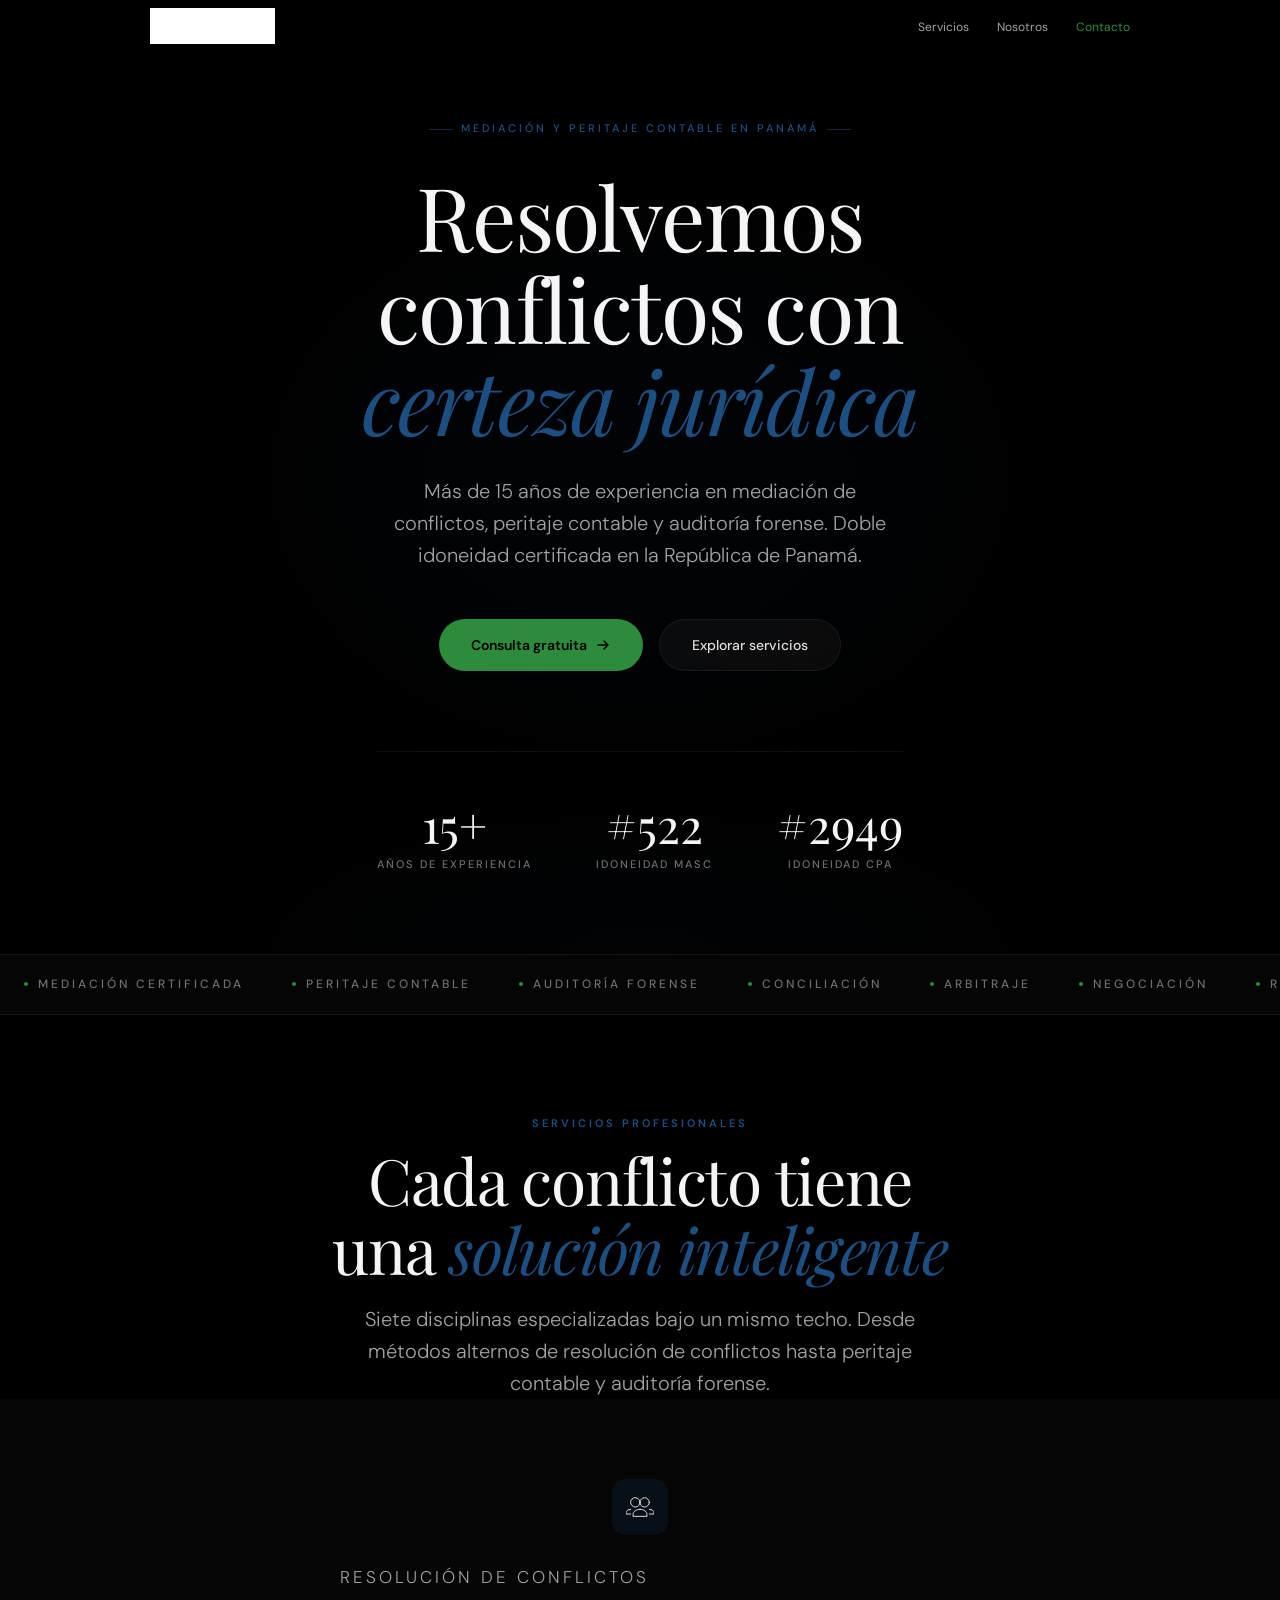
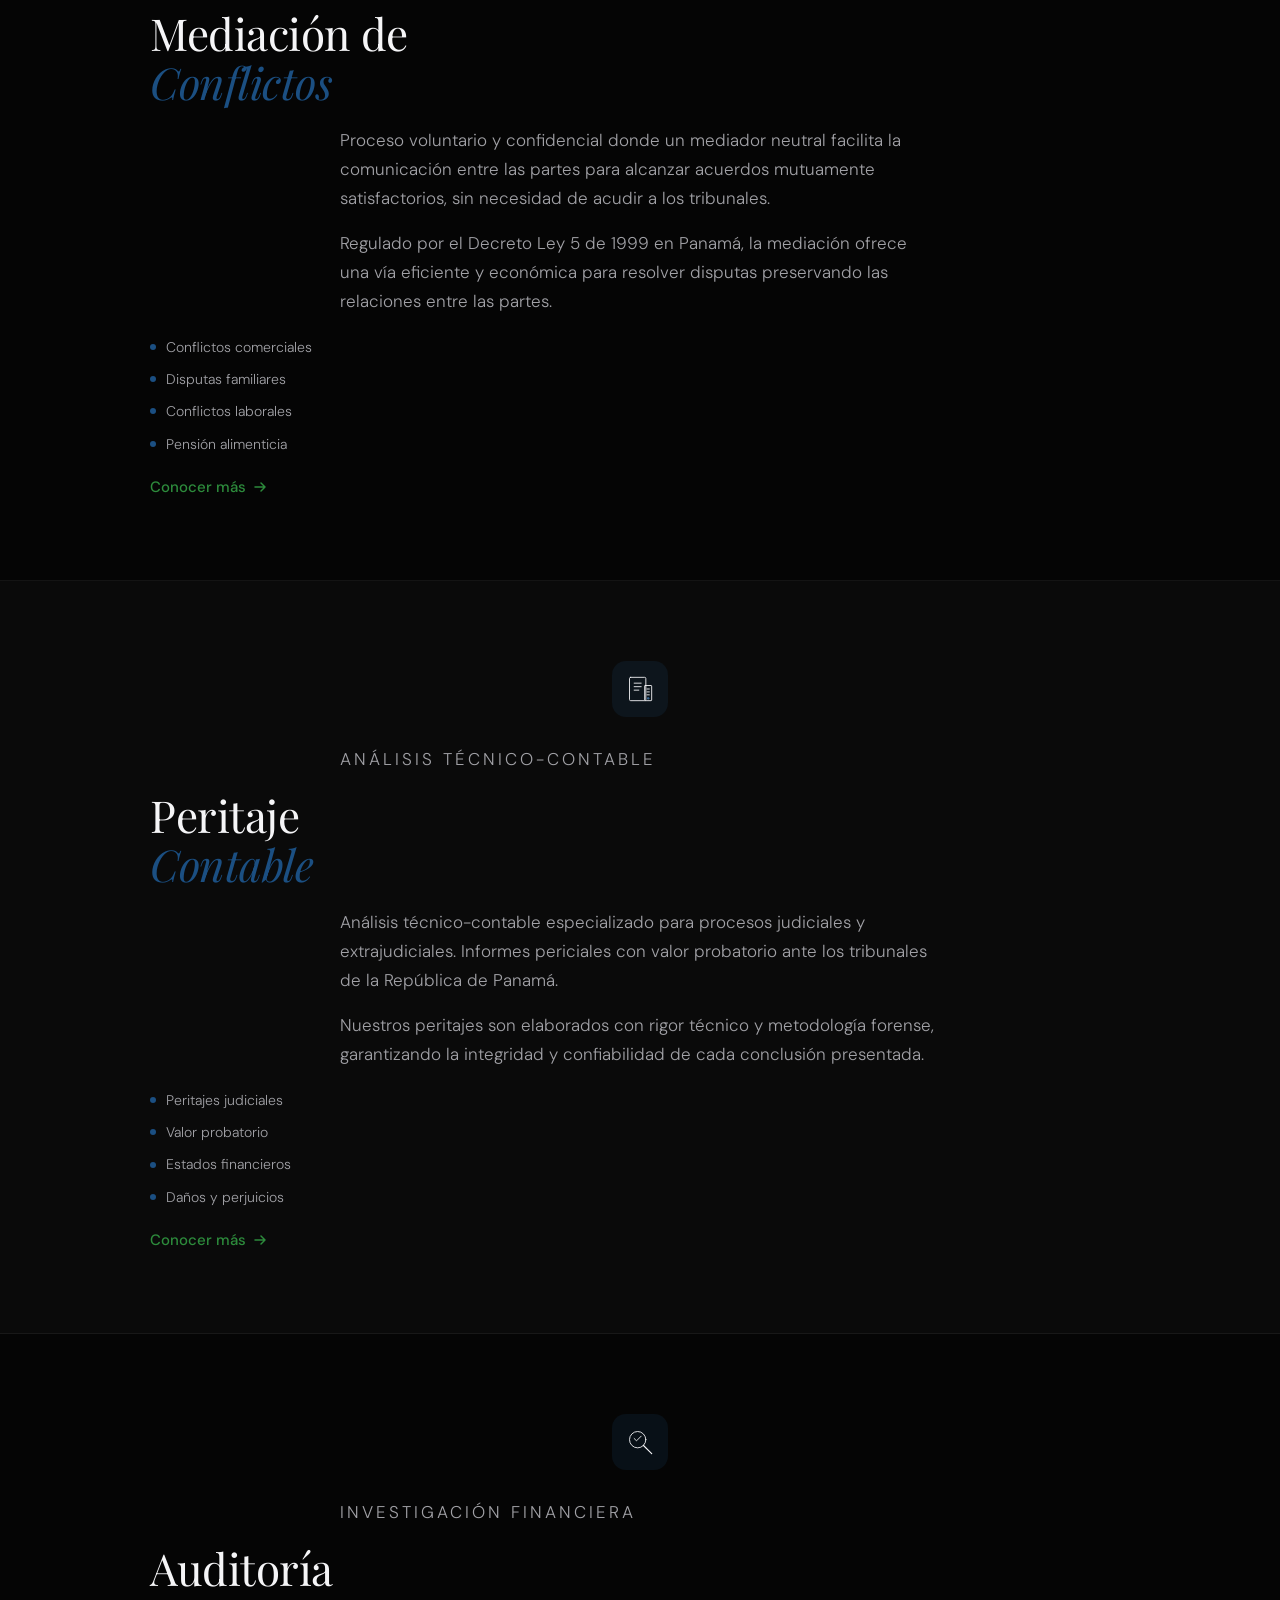
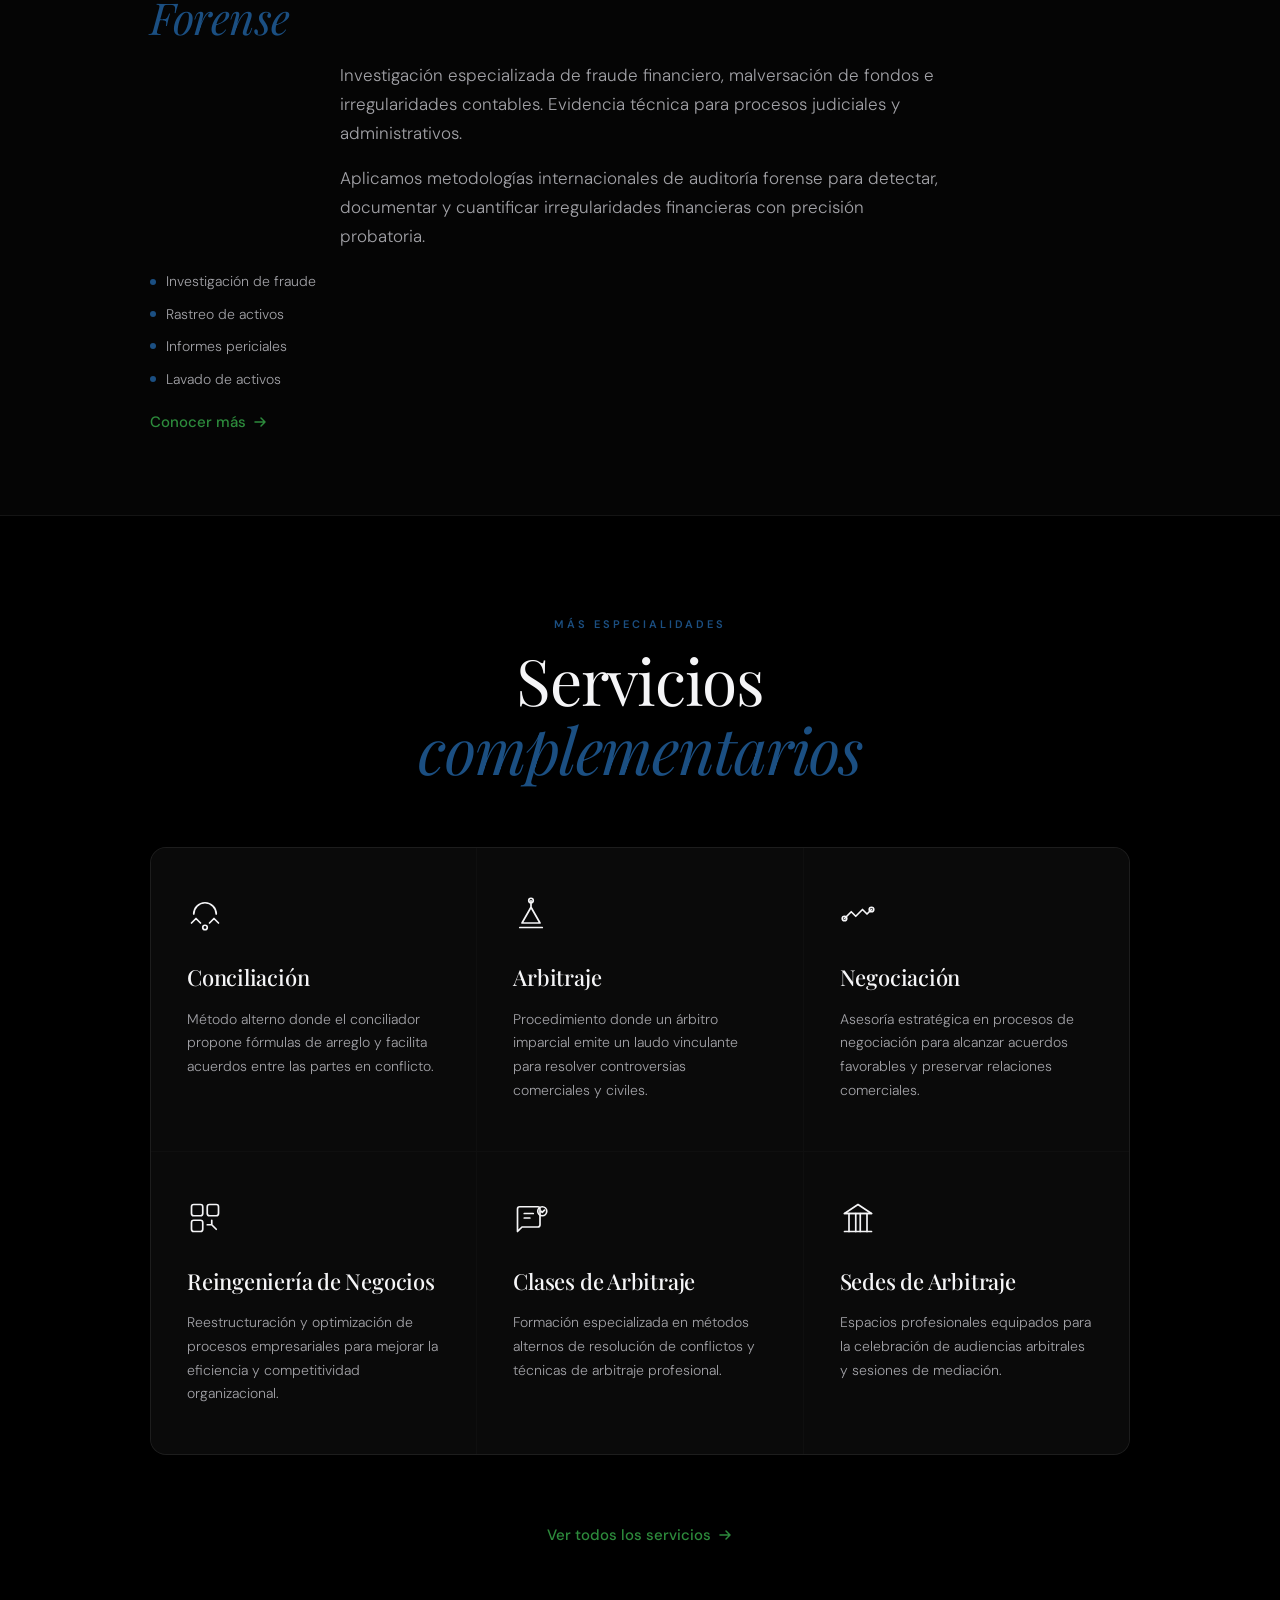
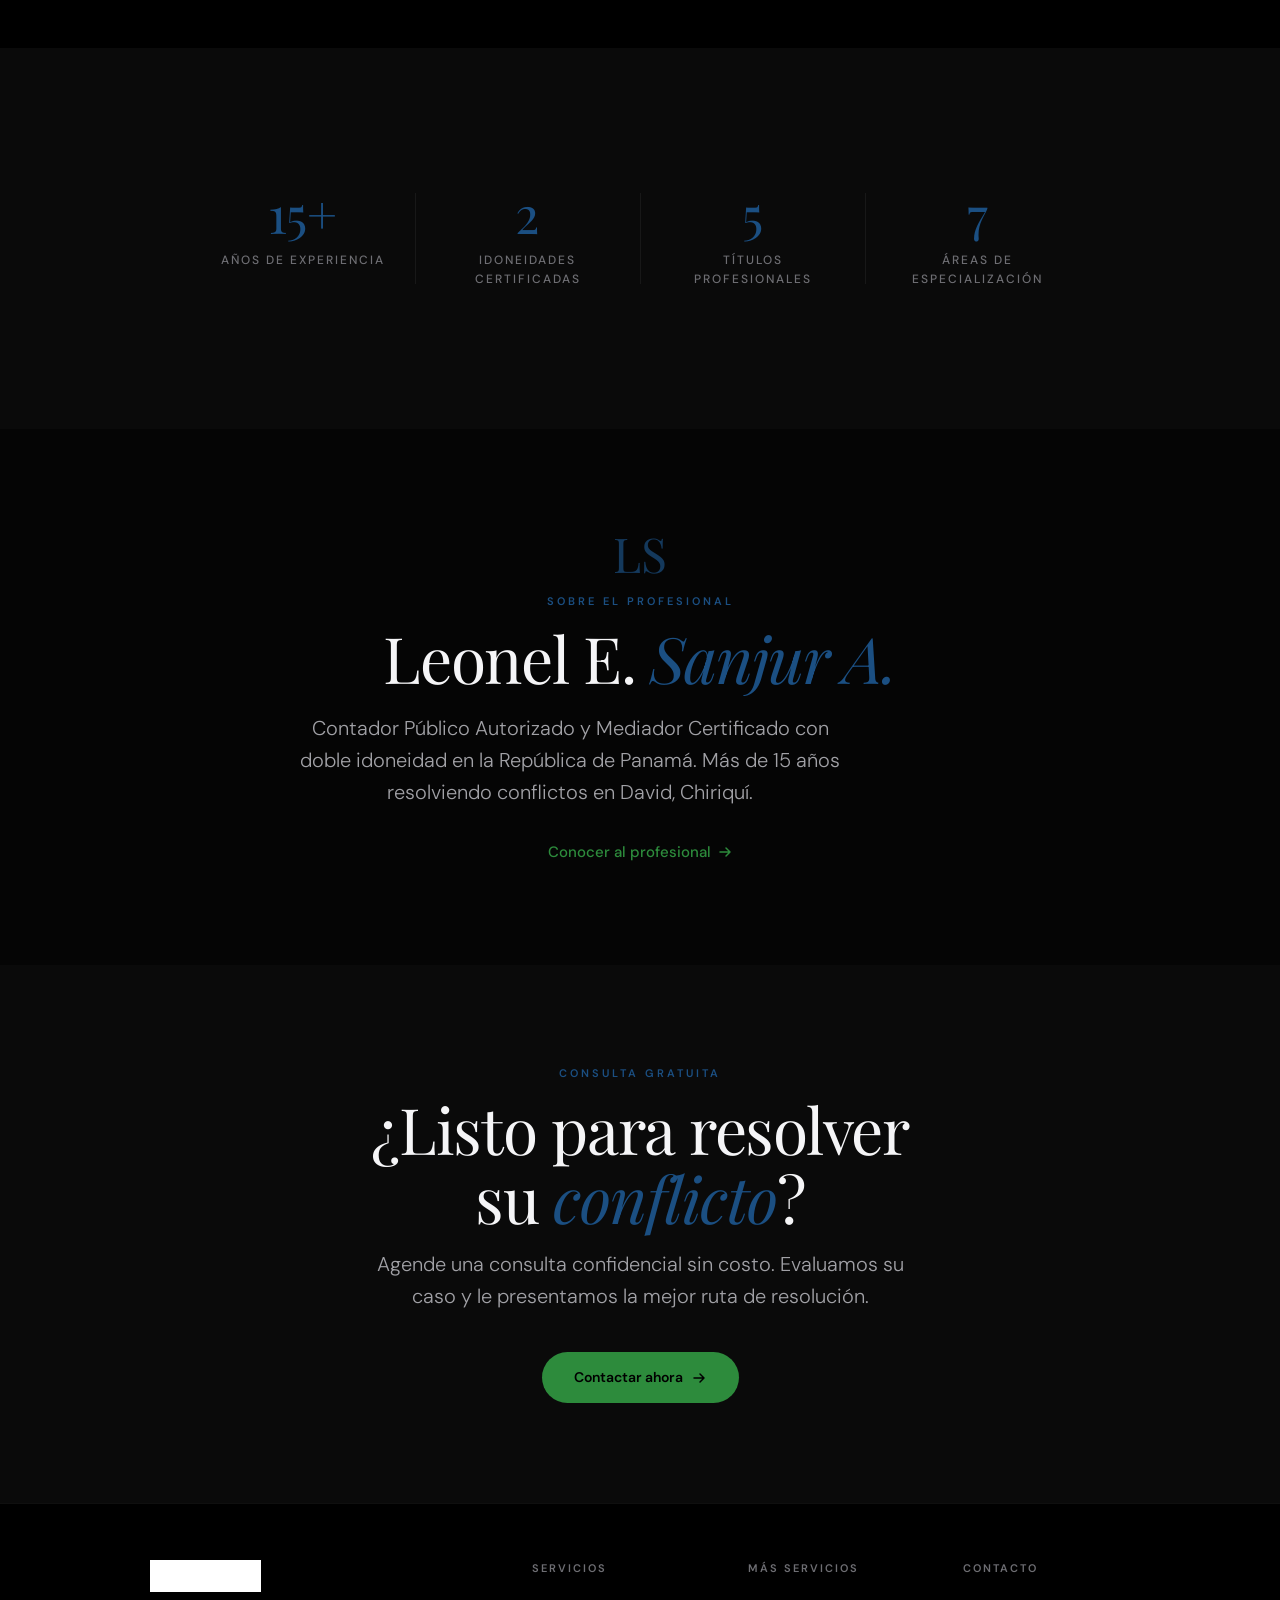
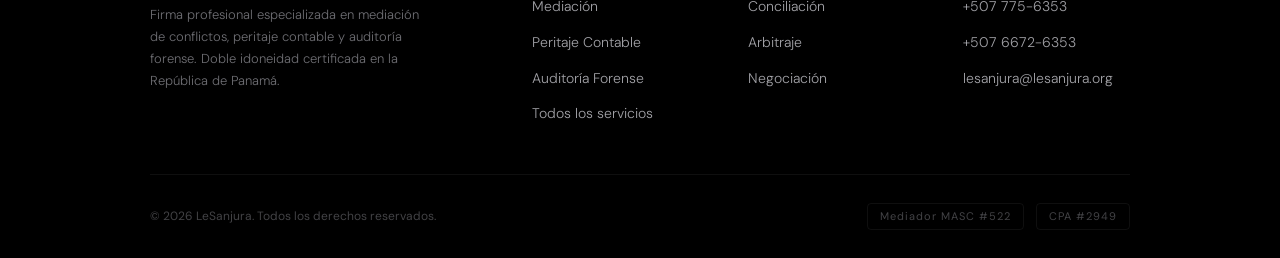
==== commit 9ef0c55d: "feat: rebrand to blue & green palette with logo - Replace gold color palette with LeSanjura brand bl" ====
--- a/index.html
+++ b/index.html
@@ -130,7 +130,7 @@
          ═══════════════════════════════════════ -->
     <nav class="nav" id="nav" role="navigation" aria-label="Navegación principal">
         <div class="nav-inner">
-            <a href="/" class="nav-logo">LeSanjura</a>
+            <a href="/" class="nav-logo"><img src="/logo.jpeg" alt="LeSanjura — Mediación y Peritaje Contable" width="150" height="40"></a>
             <ul class="nav-links" id="navLinks" role="menubar">
                 <li role="none"><a href="/servicios.html" role="menuitem">Servicios</a></li>
                 <li role="none"><a href="/nosotros.html" role="menuitem">Nosotros</a></li>
@@ -456,7 +456,7 @@
 
                 <!-- Column 1: Brand -->
                 <div class="footer-col">
-                    <div class="footer-brand">LeSanjura</div>
+                    <div class="footer-brand"><a href="/"><img src="/logo.jpeg" alt="LeSanjura" width="130" height="34"></a></div>
                     <p class="footer-description">Firma profesional especializada en mediación de conflictos, peritaje contable y auditoría forense. Doble idoneidad certificada en la República de Panamá.</p>
                 </div>
 
--- a/styles.css
+++ b/styles.css
@@ -1,5 +1,5 @@
 /* ═══════════════════════════════════════
-   DESIGN SYSTEM — OBSIDIAN & GOLD
+   DESIGN SYSTEM — BLUE & GREEN (LeSanjura Brand)
    Award-winning Apple-inspired design
    ═══════════════════════════════════════ */
 
@@ -12,10 +12,13 @@
     --surface-4: #222222;
     --border: rgba(255,255,255,0.06);
     --border-hover: rgba(255,255,255,0.12);
-    --gold: #c8a44e;
-    --gold-bright: #d4b65c;
-    --gold-dim: rgba(200,164,78,0.12);
-    --gold-glow: rgba(200,164,78,0.06);
+    --blue: #1B4F82;
+    --blue-bright: #2563A8;
+    --blue-dim: rgba(27,79,130,0.15);
+    --blue-glow: rgba(27,79,130,0.06);
+    --green: #2D8B3C;
+    --green-bright: #35A847;
+    --green-dim: rgba(45,139,60,0.15);
     --white: #f5f5f7;
     --gray-1: #e0deda;
     --gray-2: #a1a1a6;
@@ -46,7 +49,7 @@
 }
 
 ::selection {
-    background: var(--gold);
+    background: var(--blue);
     color: var(--black);
 }
 
@@ -85,12 +88,14 @@
 }
 
 .nav-logo {
-    font-family: var(--serif);
-    font-size: 19px;
-    font-weight: 600;
-    color: var(--white);
-    letter-spacing: 0.5px;
+    display: flex;
+    align-items: center;
     transition: opacity 0.3s;
+}
+.nav-logo img {
+    height: 36px;
+    width: auto;
+    filter: brightness(0) invert(1);
 }
 .nav-logo:hover { opacity: 0.7; }
 
@@ -113,7 +118,7 @@
 
 .nav-cta-link {
     font-size: 12px;
-    color: var(--gold) !important;
+    color: var(--green) !important;
     font-weight: 500;
 }
 
@@ -163,8 +168,8 @@
     position: absolute;
     inset: 0;
     background:
-        radial-gradient(ellipse 50% 50% at 50% 50%, rgba(200,164,78,0.03) 0%, transparent 70%),
-        radial-gradient(ellipse 80% 40% at 50% 100%, rgba(200,164,78,0.02) 0%, transparent 50%);
+        radial-gradient(ellipse 50% 50% at 50% 50%, rgba(27,79,130,0.05) 0%, transparent 70%),
+        radial-gradient(ellipse 80% 40% at 50% 100%, rgba(27,79,130,0.03) 0%, transparent 50%);
     pointer-events: none;
 }
 
@@ -176,7 +181,7 @@
     font-weight: 500;
     letter-spacing: 3px;
     text-transform: uppercase;
-    color: var(--gold);
+    color: var(--blue);
     margin-bottom: 32px;
     opacity: 0;
     transform: translateY(20px);
@@ -188,7 +193,7 @@
     content: '';
     width: 24px;
     height: 0.5px;
-    background: var(--gold);
+    background: var(--blue);
     opacity: 0.5;
 }
 
@@ -207,7 +212,7 @@
 
 .hero h1 em {
     font-style: italic;
-    color: var(--gold);
+    color: var(--blue);
 }
 
 .hero-description {
@@ -236,8 +241,9 @@
     display: inline-flex;
     align-items: center;
     gap: 8px;
+    /* Green CTA button */
     padding: 14px 32px;
-    background: var(--gold);
+    background: var(--green);
     color: var(--black);
     font-family: var(--sans);
     font-size: 14px;
@@ -249,7 +255,7 @@
 }
 .btn-gold:hover {
     transform: scale(1.04);
-    box-shadow: 0 4px 32px rgba(200,164,78,0.3);
+    box-shadow: 0 4px 32px rgba(45,139,60,0.3);
 }
 .btn-gold svg { width: 16px; height: 16px; }
 
@@ -343,7 +349,7 @@
 .trust-dot {
     width: 4px;
     height: 4px;
-    background: var(--gold);
+    background: var(--green);
     border-radius: 50%;
     flex-shrink: 0;
 }
@@ -381,7 +387,7 @@
     font-weight: 600;
     letter-spacing: 3px;
     text-transform: uppercase;
-    color: var(--gold);
+    color: var(--blue);
     margin-bottom: 12px;
 }
 
@@ -396,7 +402,7 @@
 
 .section-headline em {
     font-style: italic;
-    color: var(--gold);
+    color: var(--blue);
 }
 
 .section-subheadline {
@@ -442,7 +448,7 @@
     height: 56px;
     margin: 0 auto 28px;
     border-radius: 14px;
-    background: var(--gold-dim);
+    background: var(--blue-dim);
     display: flex;
     align-items: center;
     justify-content: center;
@@ -451,7 +457,7 @@
 .service-feature-icon svg {
     width: 28px;
     height: 28px;
-    stroke: var(--gold);
+    stroke: var(--blue);
     fill: none;
     stroke-width: 1.5;
     stroke-linecap: round;
@@ -513,7 +519,7 @@
     width: 18px;
     height: 18px;
     border-radius: 50%;
-    background: var(--gold-dim);
+    background: var(--blue-dim);
     display: flex;
     align-items: center;
     justify-content: center;
@@ -523,7 +529,7 @@
 .service-check svg {
     width: 10px;
     height: 10px;
-    stroke: var(--gold);
+    stroke: var(--blue);
     fill: none;
     stroke-width: 2;
 }
@@ -557,7 +563,7 @@
     position: absolute;
     bottom: 0; left: 0; right: 0;
     height: 2px;
-    background: var(--gold);
+    background: var(--blue);
     transform: scaleX(0);
     transition: transform 0.5s var(--ease-out-expo);
 }
@@ -573,7 +579,7 @@
 .service-card-icon svg {
     width: 36px;
     height: 36px;
-    stroke: var(--gold);
+    stroke: var(--blue);
     fill: none;
     stroke-width: 1.2;
     stroke-linecap: round;
@@ -623,7 +629,7 @@
     font-family: var(--serif);
     font-size: 80px;
     font-weight: 400;
-    color: var(--gold);
+    color: var(--blue);
     opacity: 0.7;
     line-height: 1;
     margin-bottom: 24px;
@@ -656,13 +662,13 @@
 
 .cred-badge {
     padding: 6px 14px;
-    border: 0.5px solid var(--gold-dim);
+    border: 0.5px solid var(--blue-dim);
     border-radius: 980px;
     font-size: 11px;
-    color: var(--gold);
+    color: var(--blue);
     letter-spacing: 1px;
     font-weight: 500;
-    background: var(--gold-glow);
+    background: var(--blue-glow);
 }
 
 .about-body h3 {
@@ -673,7 +679,7 @@
     margin-bottom: 24px;
     letter-spacing: -0.01em;
 }
-.about-body h3 em { font-style: italic; color: var(--gold); }
+.about-body h3 em { font-style: italic; color: var(--blue); }
 
 .about-body p {
     font-size: 16px;
@@ -697,7 +703,7 @@
     border-radius: 12px;
     transition: border-color 0.3s;
 }
-.credential-item:hover { border-color: var(--gold-dim); }
+.credential-item:hover { border-color: var(--blue-dim); }
 
 .credential-item h4 {
     font-size: 13px;
@@ -751,7 +757,7 @@
     font-family: var(--serif);
     font-size: clamp(36px, 4vw, 56px);
     font-weight: 400;
-    color: var(--gold);
+    color: var(--blue);
     line-height: 1;
 }
 
@@ -787,7 +793,7 @@
 }
 
 .process-step:hover {
-    border-color: var(--gold-dim);
+    border-color: var(--blue-dim);
     transform: translateY(-4px);
 }
 
@@ -795,7 +801,7 @@
     font-family: var(--serif);
     font-size: 48px;
     font-weight: 400;
-    color: var(--gold);
+    color: var(--blue);
     opacity: 0.2;
     line-height: 1;
     margin-bottom: 20px;
@@ -858,7 +864,7 @@
     width: 28px;
     height: 28px;
     border-radius: 50%;
-    background: var(--gold-dim);
+    background: var(--blue-dim);
     display: flex;
     align-items: center;
     justify-content: center;
@@ -869,13 +875,13 @@
 .faq-toggle svg {
     width: 12px;
     height: 12px;
-    stroke: var(--gold);
+    stroke: var(--blue);
     fill: none;
     stroke-width: 2;
     transition: transform 0.3s var(--ease-out-expo);
 }
 
-.faq-item.open .faq-toggle { background: var(--gold); }
+.faq-item.open .faq-toggle { background: var(--blue); }
 .faq-item.open .faq-toggle svg { stroke: var(--black); transform: rotate(45deg); }
 
 .faq-answer {
@@ -912,7 +918,7 @@
     margin-bottom: 16px;
     line-height: 1.15;
 }
-.contact-info h3 em { font-style: italic; color: var(--gold); }
+.contact-info h3 em { font-style: italic; color: var(--blue); }
 
 .contact-info > p {
     font-size: 16px;
@@ -939,7 +945,7 @@
     width: 44px;
     height: 44px;
     border-radius: 12px;
-    background: var(--gold-dim);
+    background: var(--blue-dim);
     display: flex;
     align-items: center;
     justify-content: center;
@@ -949,7 +955,7 @@
 .contact-icon svg {
     width: 18px;
     height: 18px;
-    stroke: var(--gold);
+    stroke: var(--blue);
     fill: none;
     stroke-width: 1.5;
 }
@@ -971,7 +977,7 @@
     font-weight: 400;
     transition: color 0.3s;
 }
-.contact-detail-text a:hover { color: var(--gold); }
+.contact-detail-text a:hover { color: var(--blue); }
 
 .wa-btn {
     display: inline-flex;
@@ -1041,7 +1047,7 @@
 .form-field input:focus,
 .form-field textarea:focus,
 .form-field select:focus {
-    border-color: var(--gold);
+    border-color: var(--blue);
 }
 
 .form-field textarea {
@@ -1060,7 +1066,7 @@
 
 .form-submit {
     padding: 16px 32px;
-    background: var(--gold);
+    background: var(--green);
     color: var(--black);
     font-family: var(--sans);
     font-weight: 600;
@@ -1073,7 +1079,7 @@
     width: 100%;
 }
 .form-submit:hover {
-    box-shadow: 0 4px 32px rgba(200,164,78,0.3);
+    box-shadow: 0 4px 32px rgba(45,139,60,0.3);
     transform: scale(1.02);
 }
 
@@ -1100,10 +1106,12 @@
 }
 
 .footer-brand {
-    font-family: var(--serif);
-    font-size: 20px;
-    font-weight: 600;
     margin-bottom: 12px;
+}
+.footer-brand img {
+    height: 32px;
+    width: auto;
+    filter: brightness(0) invert(1);
 }
 
 .footer-desc {
@@ -1198,7 +1206,7 @@
     content: '';
     position: absolute;
     inset: 0;
-    background: radial-gradient(ellipse 50% 50% at 50% 50%, rgba(200,164,78,0.03) 0%, transparent 70%);
+    background: radial-gradient(ellipse 50% 50% at 50% 50%, rgba(27,79,130,0.05) 0%, transparent 70%);
     pointer-events: none;
 }
 .page-hero .section-headline { margin-bottom: 16px; }
@@ -1215,12 +1223,12 @@
     color: var(--gray-3);
 }
 .breadcrumb a { color: var(--gray-3); transition: color 0.3s; }
-.breadcrumb a:hover { color: var(--gold); }
+.breadcrumb a:hover { color: var(--blue); }
 .breadcrumb svg { width: 12px; height: 12px; stroke: var(--gray-4); fill: none; stroke-width: 2; }
 .breadcrumb ol { display: flex; align-items: center; gap: 8px; list-style: none; justify-content: center; }
 .breadcrumb li { display: flex; align-items: center; font-size: 12px; color: var(--gray-3); }
 .breadcrumb li a { color: var(--gray-3); transition: color 0.3s; }
-.breadcrumb li a:hover { color: var(--gold); }
+.breadcrumb li a:hover { color: var(--blue); }
 .breadcrumb li[aria-current="page"] { color: var(--gray-2); }
 
 /* Service link arrow */
@@ -1230,12 +1238,12 @@
     gap: 6px;
     margin-top: 20px;
     font-size: 15px;
-    color: var(--gold);
+    color: var(--green);
     font-weight: 500;
     transition: gap 0.3s var(--ease-out-expo);
 }
 .service-link:hover { gap: 10px; }
-.service-link svg { width: 16px; height: 16px; stroke: var(--gold); fill: none; stroke-width: 1.5; }
+.service-link svg { width: 16px; height: 16px; stroke: var(--green); fill: none; stroke-width: 1.5; }
 
 /* Related services section */
 .related-services {
@@ -1257,7 +1265,7 @@
     display: block;
 }
 .related-card:hover {
-    border-color: var(--gold-dim);
+    border-color: var(--blue-dim);
     transform: translateY(-4px);
 }
 .related-card h4 {
@@ -1309,7 +1317,7 @@
     content: '';
     position: absolute;
     inset: 0;
-    background: radial-gradient(ellipse 50% 50% at 50% 50%, rgba(200,164,78,0.03) 0%, transparent 70%);
+    background: radial-gradient(ellipse 50% 50% at 50% 50%, rgba(27,79,130,0.05) 0%, transparent 70%);
     pointer-events: none;
 }
 
@@ -1325,7 +1333,7 @@
     font-size: 11px;
     text-transform: uppercase;
     letter-spacing: 4px;
-    color: var(--gold);
+    color: var(--blue);
     font-weight: 600;
     margin-bottom: 20px;
 }
@@ -1339,7 +1347,7 @@
 }
 .service-hero h1 em {
     font-style: italic;
-    color: var(--gold);
+    color: var(--blue);
 }
 
 .service-hero-sub {
@@ -1399,7 +1407,7 @@
     display: block;
 }
 .related-service-card:hover {
-    border-color: var(--gold-dim);
+    border-color: var(--blue-dim);
     transform: translateY(-4px);
 }
 .related-service-card h3 {
@@ -1421,7 +1429,7 @@
     align-items: center;
     gap: 6px;
     font-size: 13px;
-    color: var(--gold);
+    color: var(--green);
     font-weight: 500;
     transition: gap 0.3s var(--ease-out-expo);
 }
@@ -1429,7 +1437,7 @@
 .related-service-link svg {
     width: 14px;
     height: 14px;
-    stroke: var(--gold);
+    stroke: var(--green);
     fill: none;
     stroke-width: 2;
 }
@@ -1468,7 +1476,7 @@
     content: '';
     width: 6px;
     height: 6px;
-    background: var(--gold);
+    background: var(--blue);
     border-radius: 50%;
     flex-shrink: 0;
 }
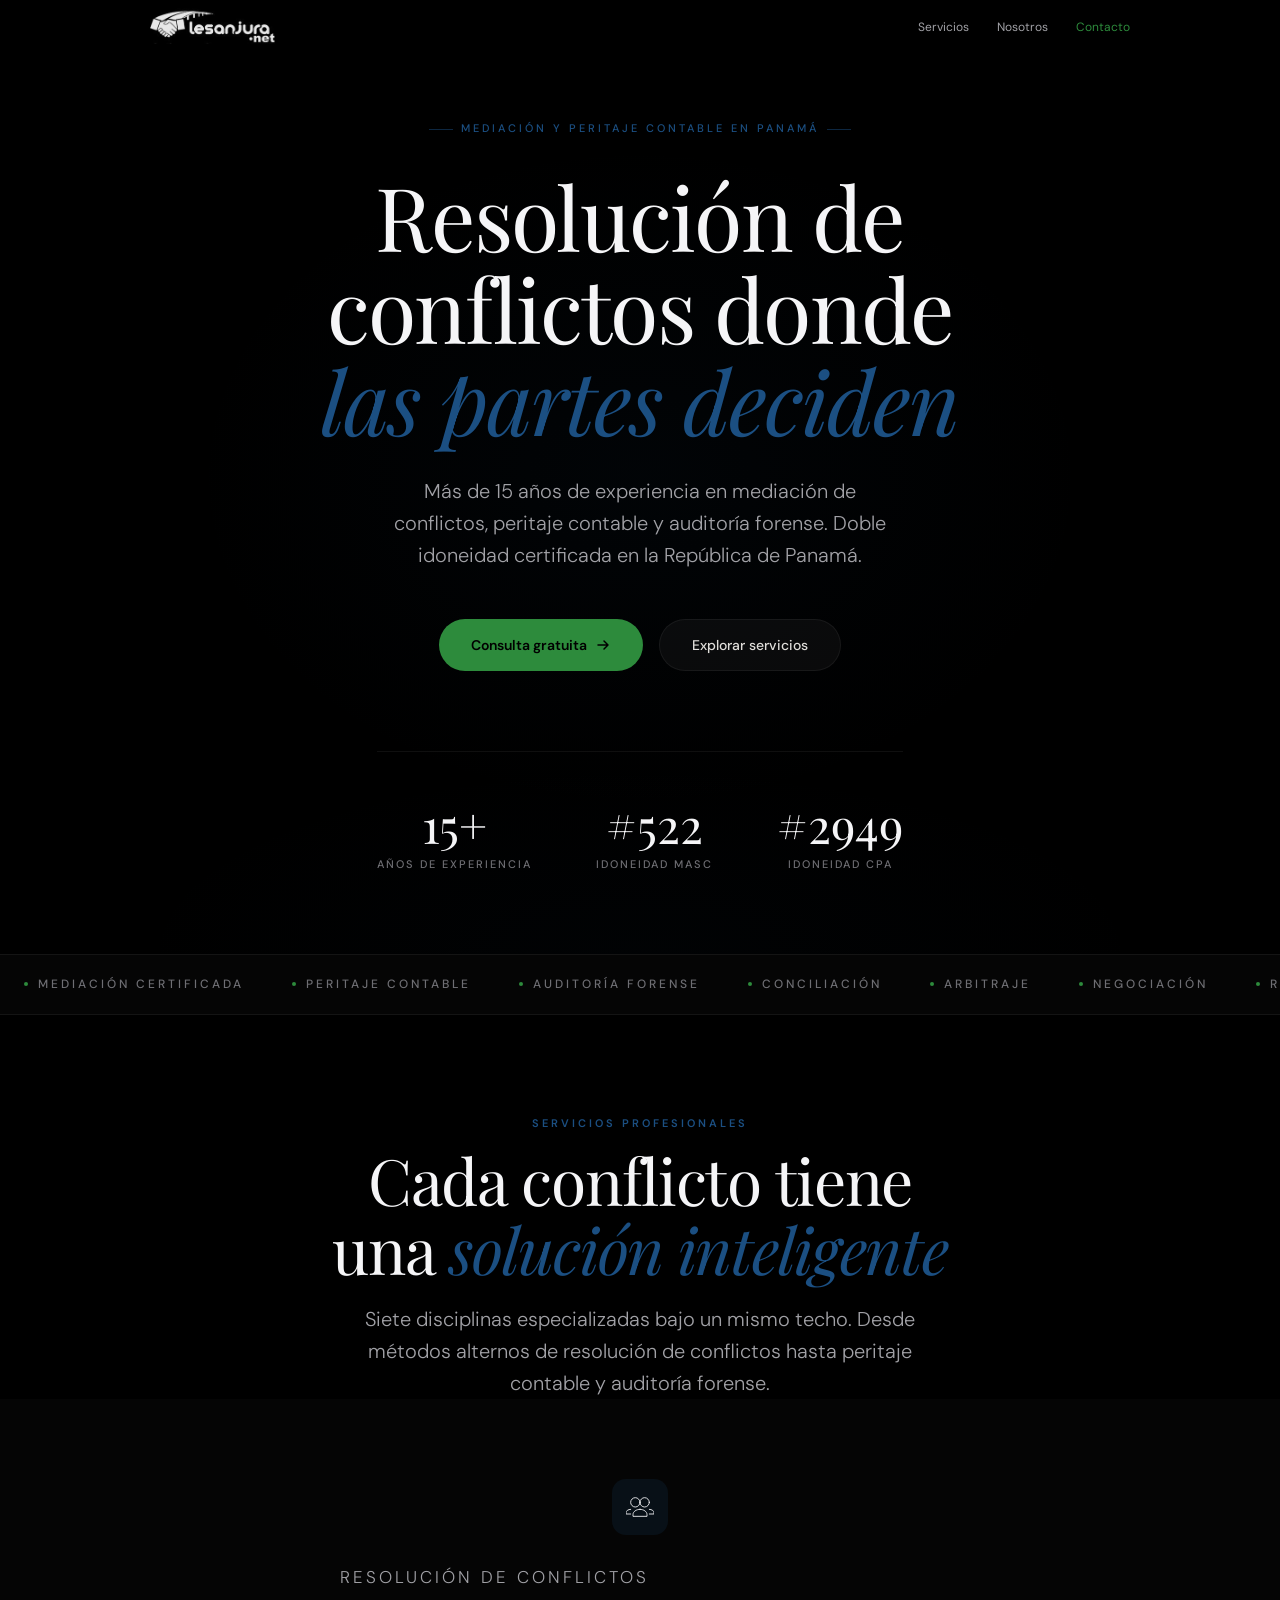
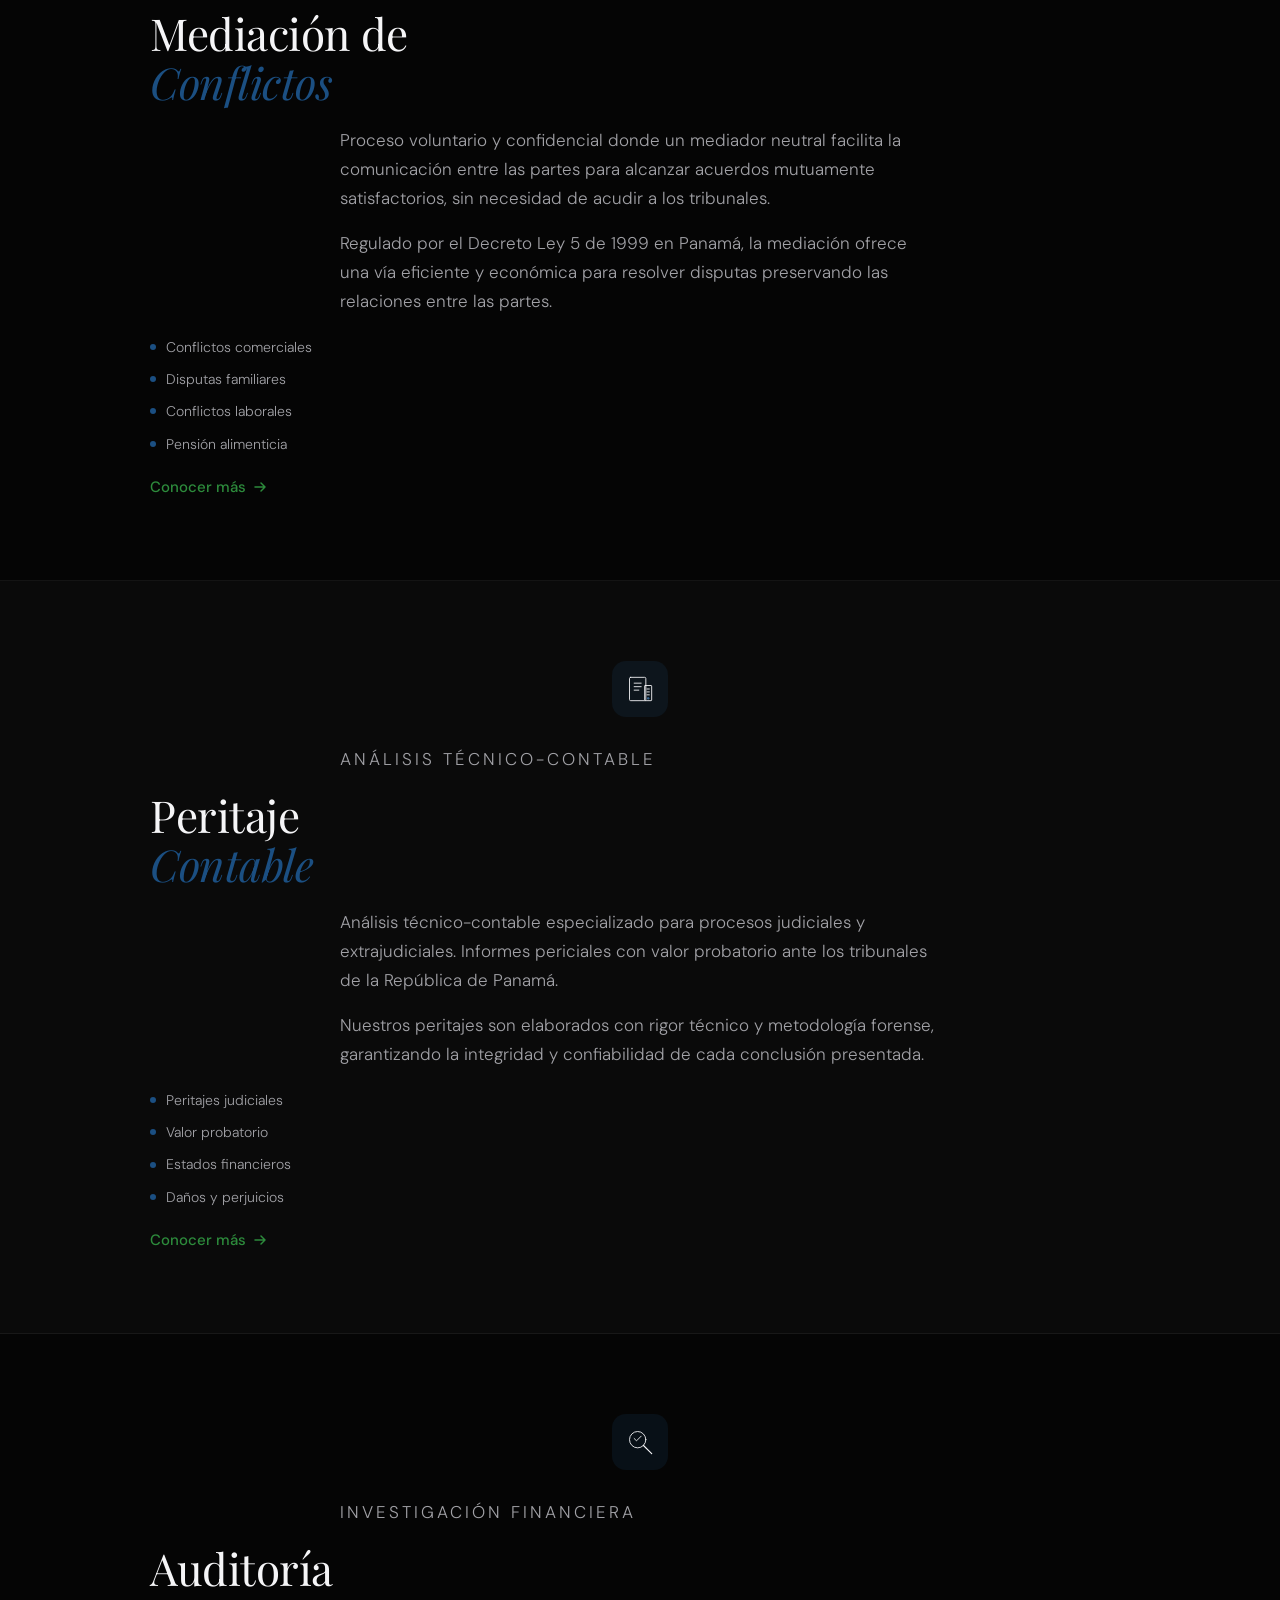
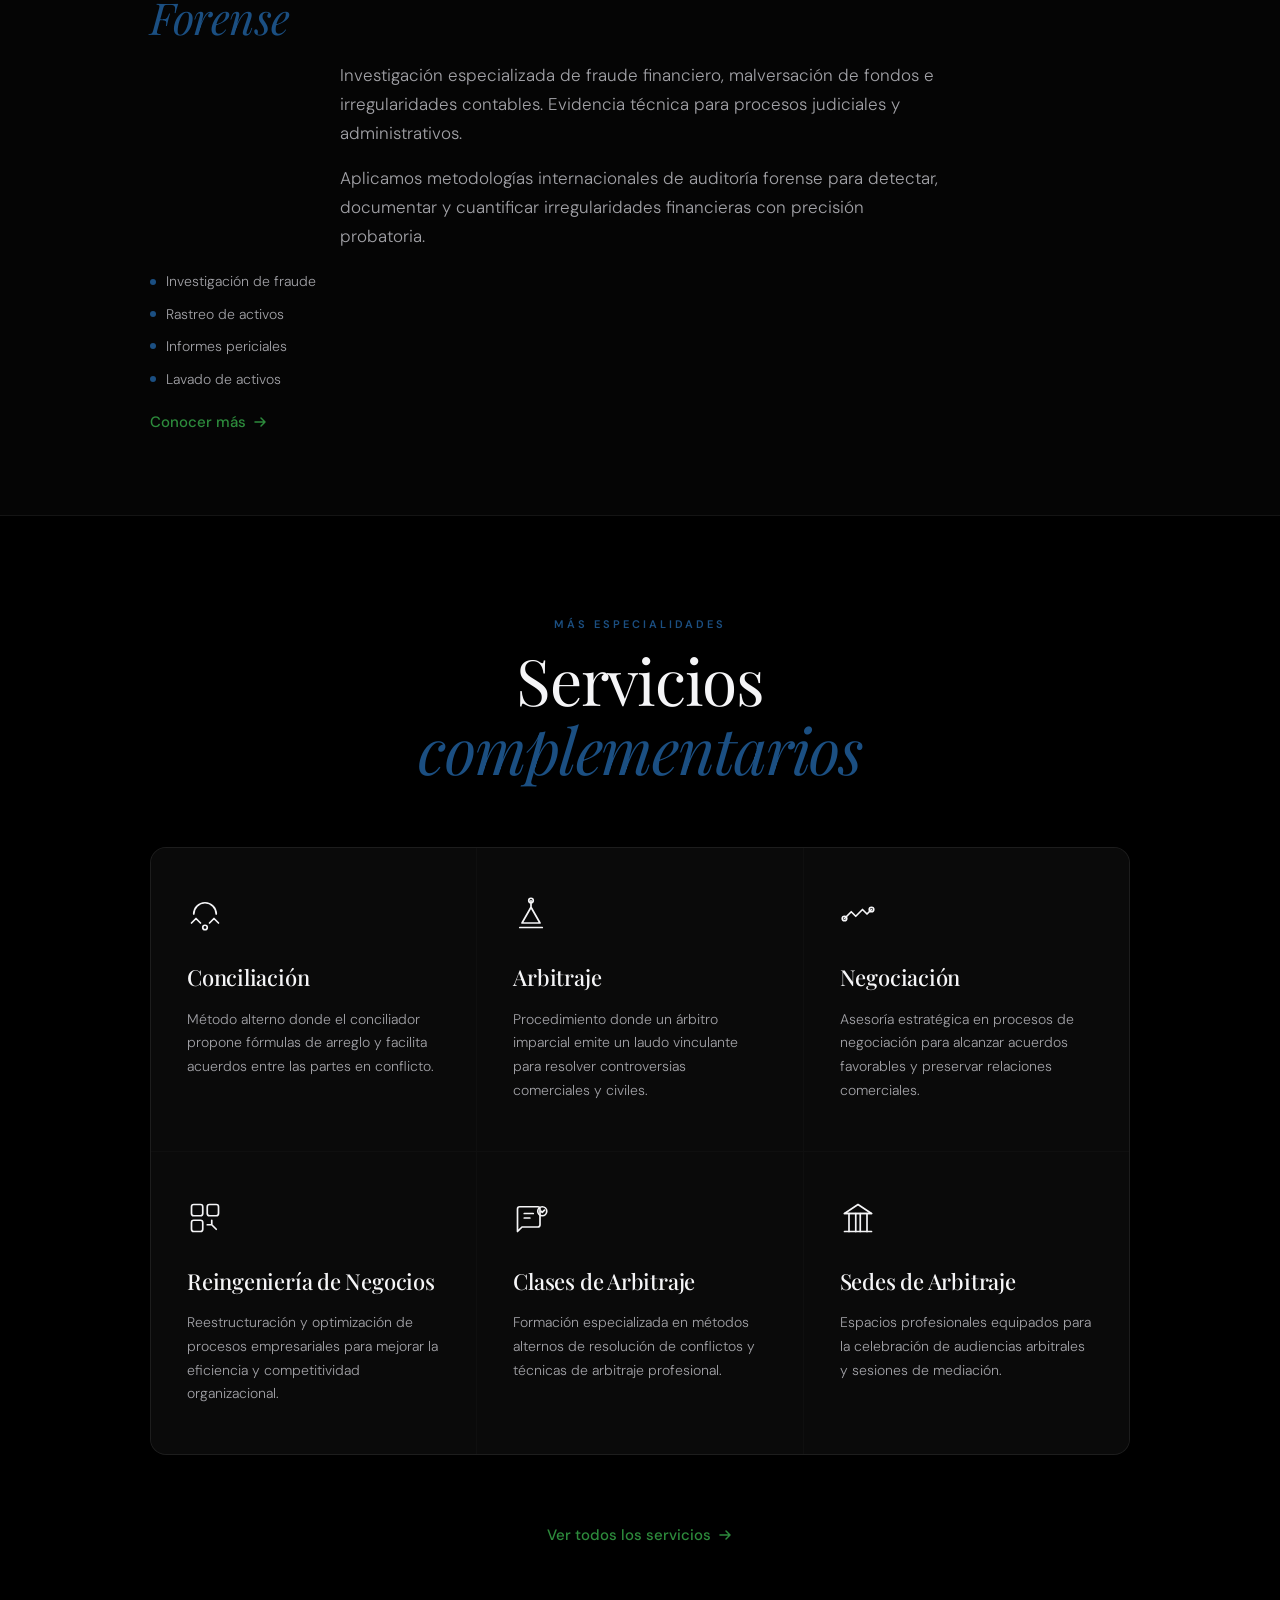
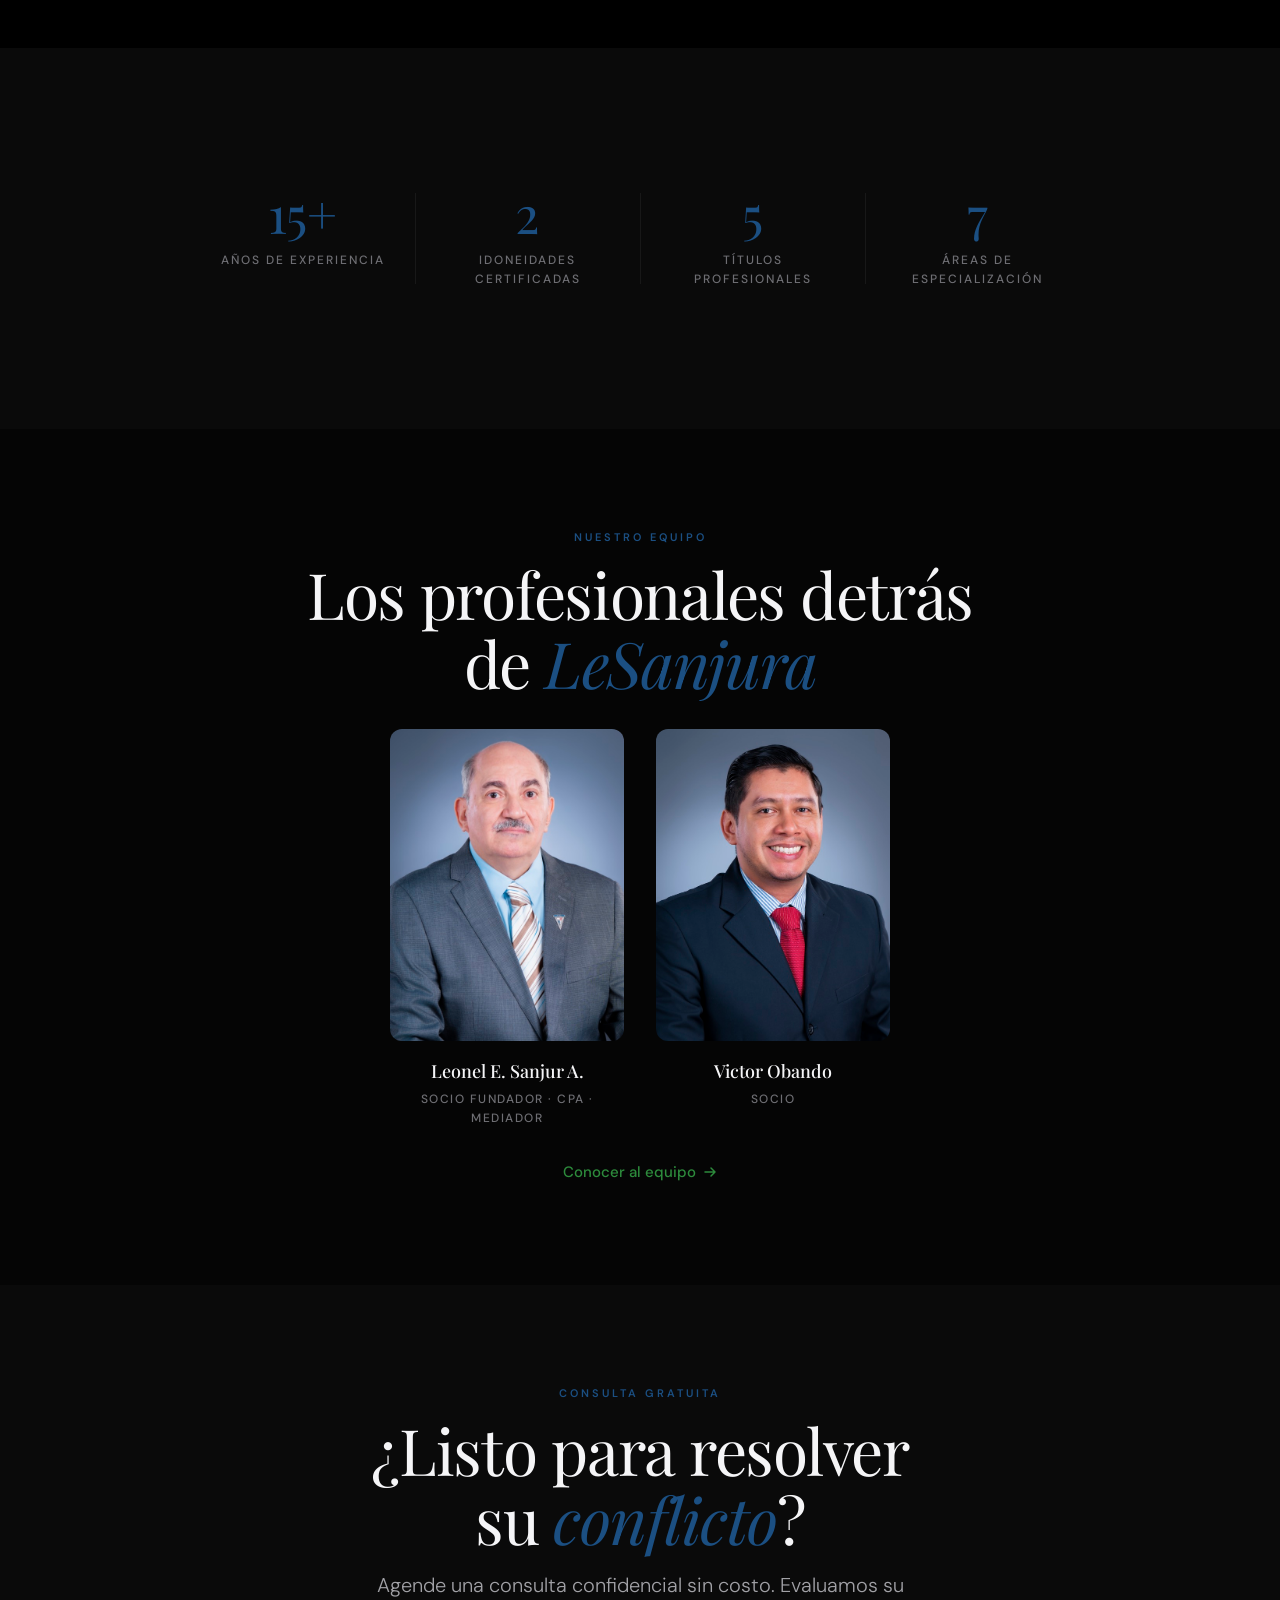
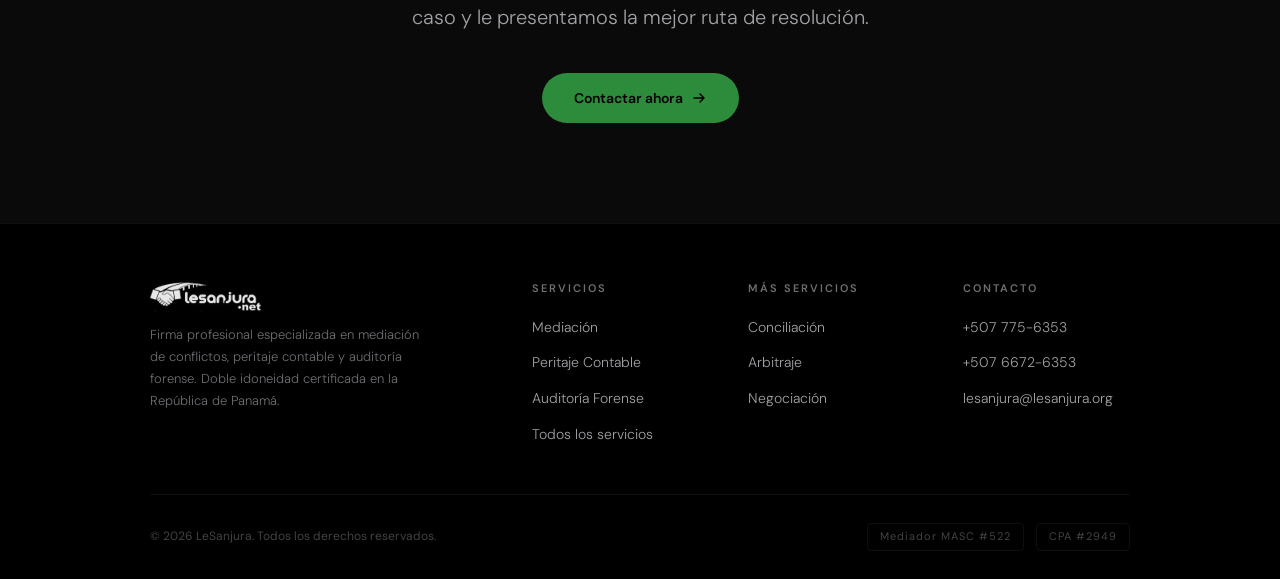
==== commit ee79fb3b: "feat: add partner profile photos (Leonel Sanjur & Victor Obando) - Add optimized profile photos (99K" ====
--- a/index.html
+++ b/index.html
@@ -147,7 +147,7 @@
          ═══════════════════════════════════════ -->
     <header class="hero" role="banner">
         <div class="hero-overline">Mediación y Peritaje Contable en Panamá</div>
-        <h1>Resolvemos<br>conflictos con<br><em>certeza jurídica</em></h1>
+        <h1>Resolución de<br>conflictos donde<br><em>las partes deciden</em></h1>
         <p class="hero-description">Más de 15 años de experiencia en mediación de conflictos, peritaje contable y auditoría forense. Doble idoneidad certificada en la República de Panamá.</p>
         <div class="hero-actions">
             <a href="/contacto.html" class="btn-gold">Consulta gratuita <svg viewBox="0 0 16 16" fill="none" width="16" height="16" aria-hidden="true"><path d="M3 8h10M9 4l4 4-4 4" stroke="currentColor" stroke-width="1.5" stroke-linecap="round" stroke-linejoin="round"/></svg></a>
@@ -426,11 +426,21 @@
     <section class="section section-dark">
         <div class="section-container">
             <div class="about-teaser reveal">
-                <div class="about-initials">LS</div>
-                <p class="section-eyebrow">Sobre el Profesional</p>
-                <h2 class="section-headline">Leonel E. <em>Sanjur A.</em></h2>
-                <p class="section-subheadline">Contador Público Autorizado y Mediador Certificado con doble idoneidad en la República de Panamá. Más de 15 años resolviendo conflictos en David, Chiriquí.</p>
-                <a href="/nosotros.html" class="service-link" style="justify-content:center;margin-top:32px;">Conocer al profesional <svg viewBox="0 0 16 16" fill="none" width="16" height="16" aria-hidden="true"><path d="M3 8h10M9 4l4 4-4 4" stroke="currentColor" stroke-width="1.5" stroke-linecap="round" stroke-linejoin="round"/></svg></a>
+                <p class="section-eyebrow">Nuestro Equipo</p>
+                <h2 class="section-headline">Los profesionales detrás de <em>LeSanjura</em></h2>
+                <div class="about-teaser-photos">
+                    <div class="about-teaser-member">
+                        <img src="/leonel-sanjur.jpg" alt="Leonel E. Sanjur A." class="about-teaser-photo" width="600" height="920" loading="lazy">
+                        <h3 class="about-teaser-name">Leonel E. Sanjur A.</h3>
+                        <p class="about-teaser-role">Socio Fundador &middot; CPA &middot; Mediador</p>
+                    </div>
+                    <div class="about-teaser-member">
+                        <img src="/victor-obando.jpg" alt="Victor Obando" class="about-teaser-photo" width="600" height="900" loading="lazy">
+                        <h3 class="about-teaser-name">Victor Obando</h3>
+                        <p class="about-teaser-role">Socio</p>
+                    </div>
+                </div>
+                <a href="/nosotros.html" class="service-link" style="justify-content:center;margin-top:32px;">Conocer al equipo <svg viewBox="0 0 16 16" fill="none" width="16" height="16" aria-hidden="true"><path d="M3 8h10M9 4l4 4-4 4" stroke="currentColor" stroke-width="1.5" stroke-linecap="round" stroke-linejoin="round"/></svg></a>
             </div>
         </div>
     </section>
--- a/styles.css
+++ b/styles.css
@@ -95,7 +95,8 @@
 .nav-logo img {
     height: 36px;
     width: auto;
-    filter: brightness(0) invert(1);
+    filter: invert(1);
+    mix-blend-mode: screen;
 }
 .nav-logo:hover { opacity: 0.7; }
 
@@ -671,6 +672,110 @@
     background: var(--blue-glow);
 }
 
+/* Profile photo in portrait card */
+.about-photo {
+    width: 100%;
+    height: auto;
+    border-radius: 12px;
+    margin-bottom: 24px;
+    aspect-ratio: 600 / 920;
+    object-fit: cover;
+}
+
+/* Team grid — socios section */
+.team-grid {
+    display: grid;
+    grid-template-columns: 1fr 1fr;
+    gap: 48px;
+    max-width: 800px;
+    margin: 48px auto 0;
+}
+
+.team-card {
+    text-align: center;
+}
+
+.team-photo-wrapper {
+    border-radius: 16px;
+    overflow: hidden;
+    margin-bottom: 24px;
+    aspect-ratio: 3 / 4;
+    background: var(--surface-2);
+}
+
+.team-photo {
+    width: 100%;
+    height: 100%;
+    object-fit: cover;
+    display: block;
+}
+
+.team-name {
+    font-family: var(--serif);
+    font-size: 22px;
+    font-weight: 500;
+    margin-bottom: 4px;
+}
+
+.team-role {
+    font-size: 13px;
+    color: var(--blue);
+    text-transform: uppercase;
+    letter-spacing: 2px;
+    font-weight: 500;
+    margin-bottom: 16px;
+}
+
+.team-desc {
+    font-size: 15px;
+    color: var(--gray-3);
+    line-height: 1.6;
+    margin-bottom: 20px;
+}
+
+.team-creds {
+    display: flex;
+    gap: 12px;
+    justify-content: center;
+}
+
+/* About teaser photos — homepage */
+.about-teaser-photos {
+    display: grid;
+    grid-template-columns: 1fr 1fr;
+    gap: 32px;
+    max-width: 500px;
+    margin: 32px auto 0;
+}
+
+.about-teaser-member {
+    text-align: center;
+}
+
+.about-teaser-photo {
+    width: 100%;
+    height: auto;
+    aspect-ratio: 3 / 4;
+    object-fit: cover;
+    border-radius: 12px;
+    margin-bottom: 16px;
+}
+
+.about-teaser-name {
+    font-family: var(--serif);
+    font-size: 18px;
+    font-weight: 500;
+    margin-bottom: 4px;
+}
+
+.about-teaser-role {
+    font-size: 12px;
+    color: var(--gray-3);
+    text-transform: uppercase;
+    letter-spacing: 1.5px;
+    font-weight: 500;
+}
+
 .about-body h3 {
     font-family: var(--serif);
     font-size: 36px;
@@ -1082,6 +1187,30 @@
     box-shadow: 0 4px 32px rgba(45,139,60,0.3);
     transform: scale(1.02);
 }
+.form-submit:disabled {
+    opacity: 0.6;
+    cursor: not-allowed;
+    transform: none;
+}
+.form-feedback {
+    text-align: center;
+    font-size: 14px;
+    padding: 0;
+    border-radius: 10px;
+    transition: all 0.3s;
+}
+.form-feedback.success {
+    padding: 14px;
+    background: rgba(45,139,60,0.15);
+    color: var(--green);
+    border: 0.5px solid rgba(45,139,60,0.3);
+}
+.form-feedback.error {
+    padding: 14px;
+    background: rgba(220,38,38,0.15);
+    color: #ef4444;
+    border: 0.5px solid rgba(220,38,38,0.3);
+}
 
 /* ═══════════════════════════════════════
    FOOTER — Clean & Minimal
@@ -1111,7 +1240,8 @@
 .footer-brand img {
     height: 32px;
     width: auto;
-    filter: brightness(0) invert(1);
+    filter: invert(1);
+    mix-blend-mode: screen;
 }
 
 .footer-desc {
@@ -1574,6 +1704,7 @@
     .services-grid { grid-template-columns: 1fr 1fr; }
     .about-grid { grid-template-columns: 1fr; gap: 48px; }
     .about-portrait { position: static; max-width: 400px; margin: 0 auto; }
+    .team-grid { gap: 32px; }
     .credentials-grid { grid-template-columns: 1fr; }
     .process-steps { grid-template-columns: 1fr 1fr; }
     .numbers-grid { grid-template-columns: repeat(2, 1fr); }
@@ -1613,6 +1744,8 @@
     .form-row { grid-template-columns: 1fr; }
     .footer-grid { grid-template-columns: 1fr; }
     .footer-bottom { flex-direction: column; gap: 12px; text-align: center; }
+    .team-grid { grid-template-columns: 1fr; max-width: 400px; }
+    .about-teaser-photos { grid-template-columns: 1fr; max-width: 280px; }
 
     /* Multi-page responsive */
     .page-hero { padding: 120px 20px 60px; }
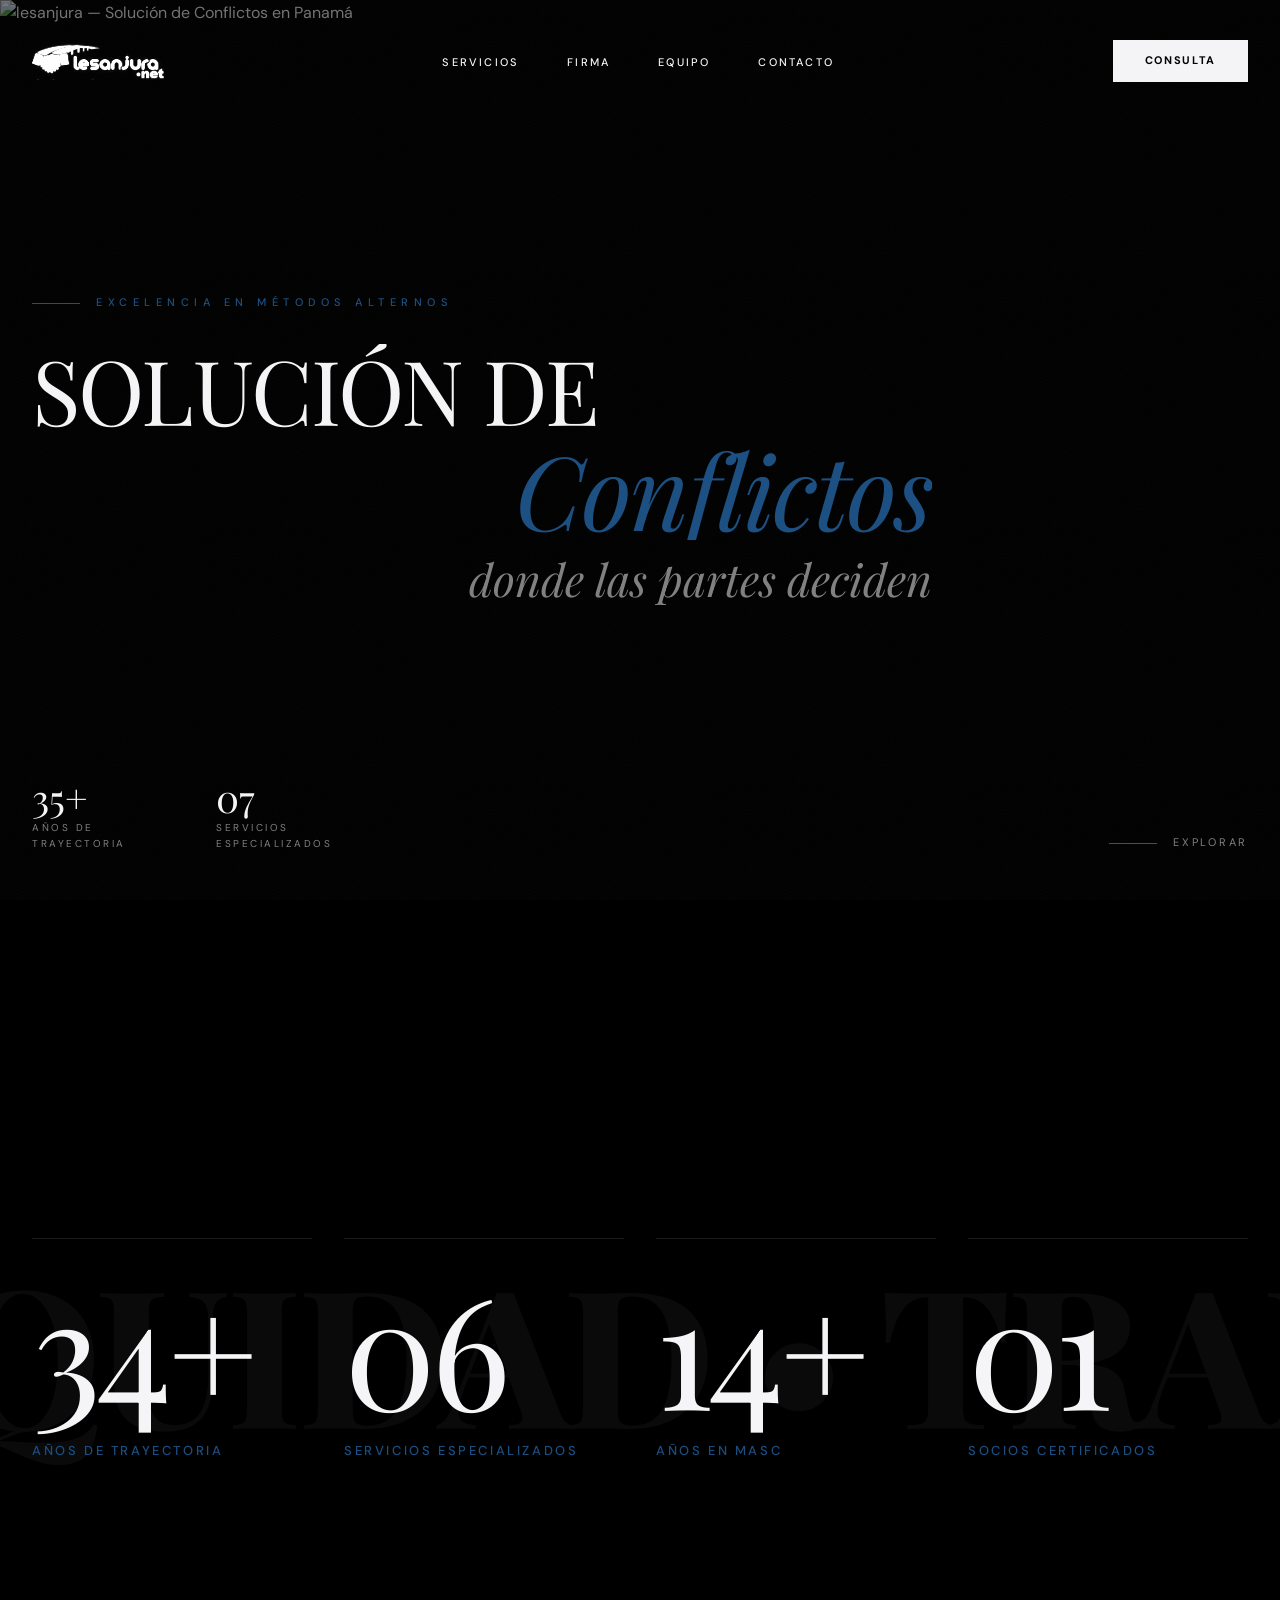
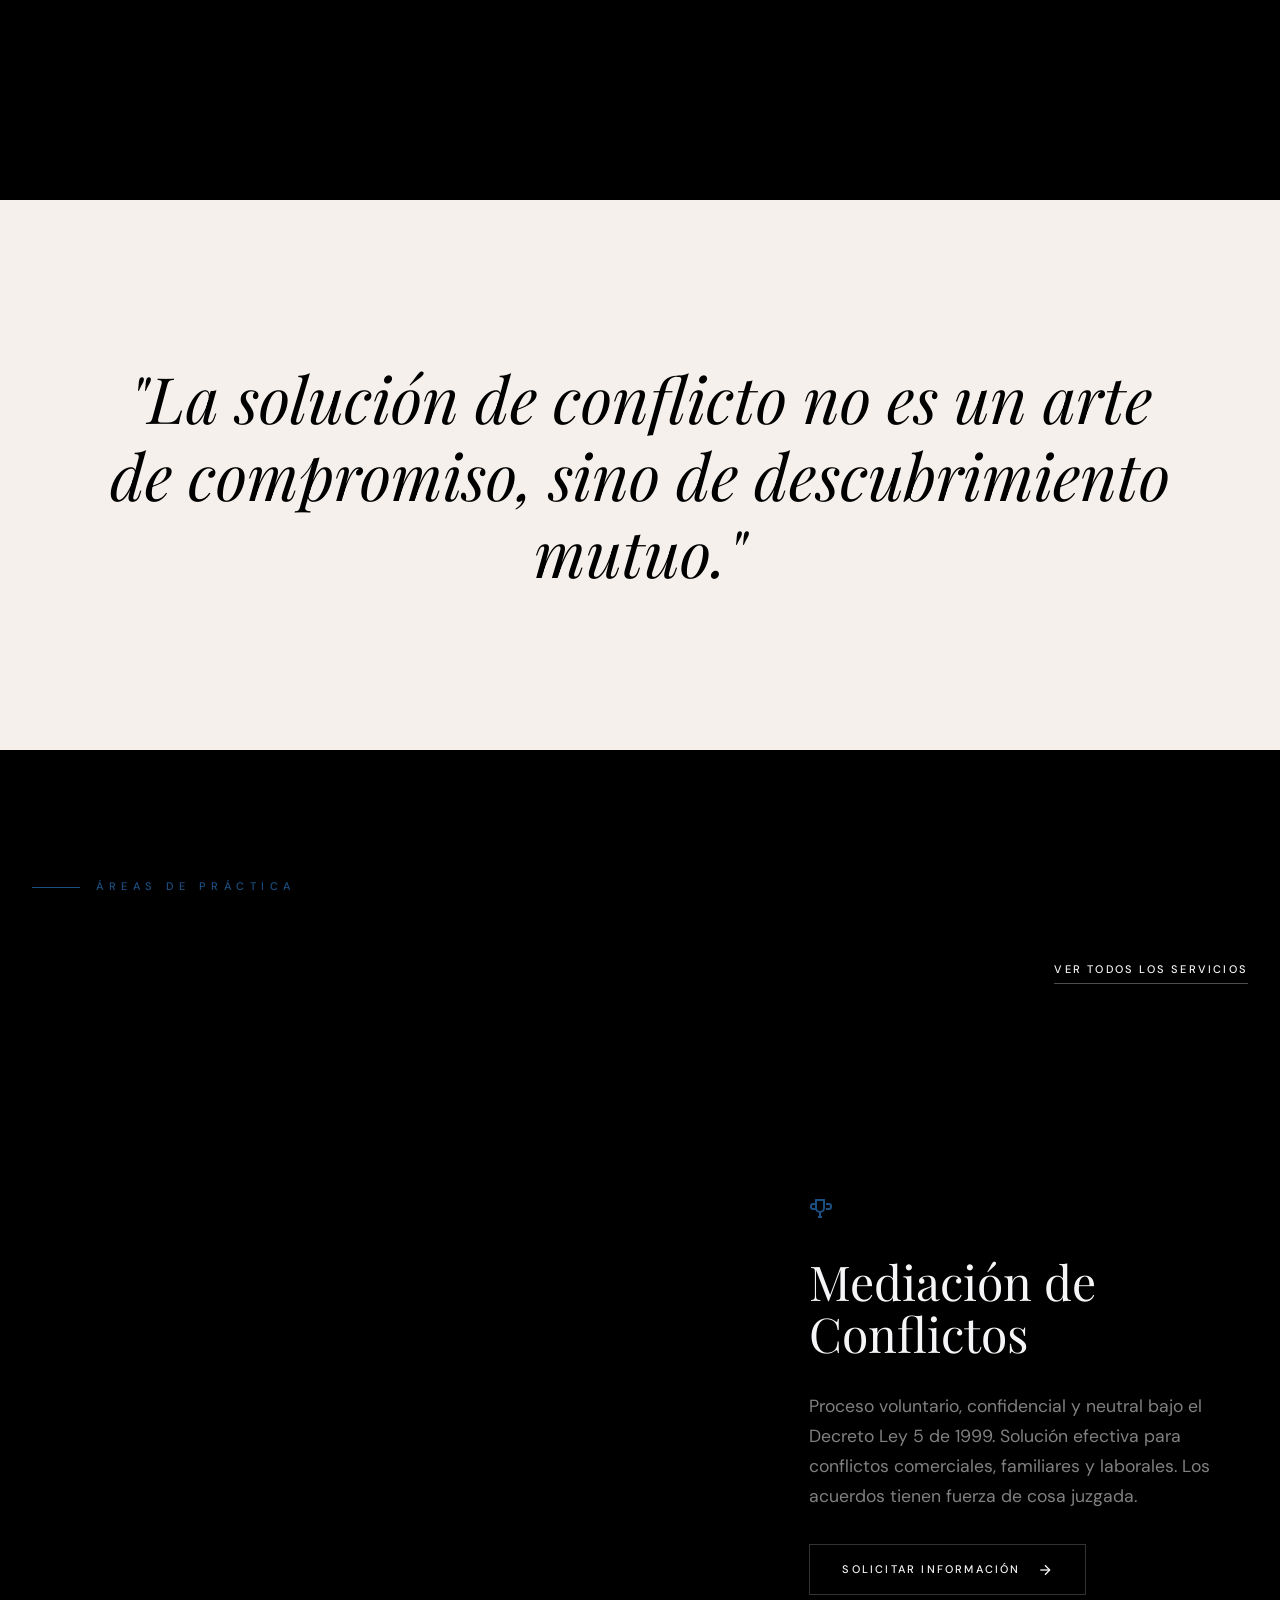
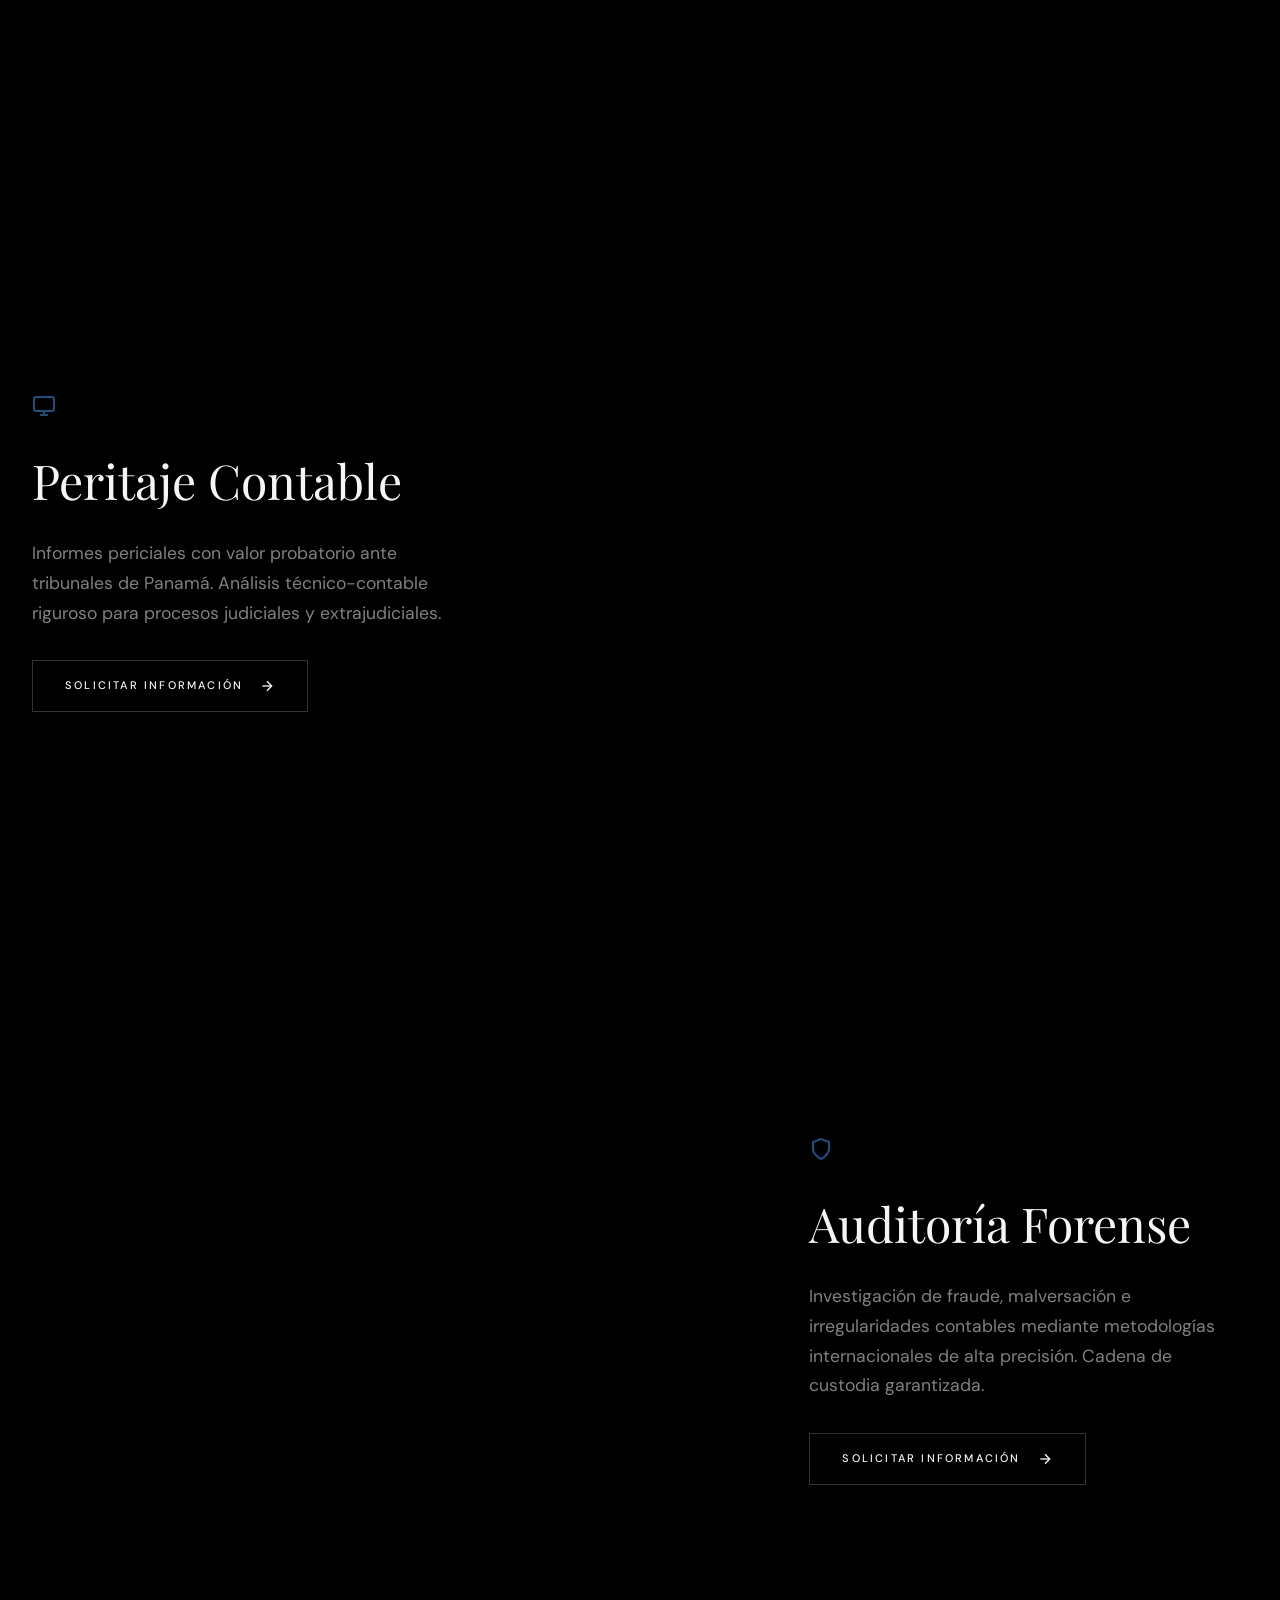
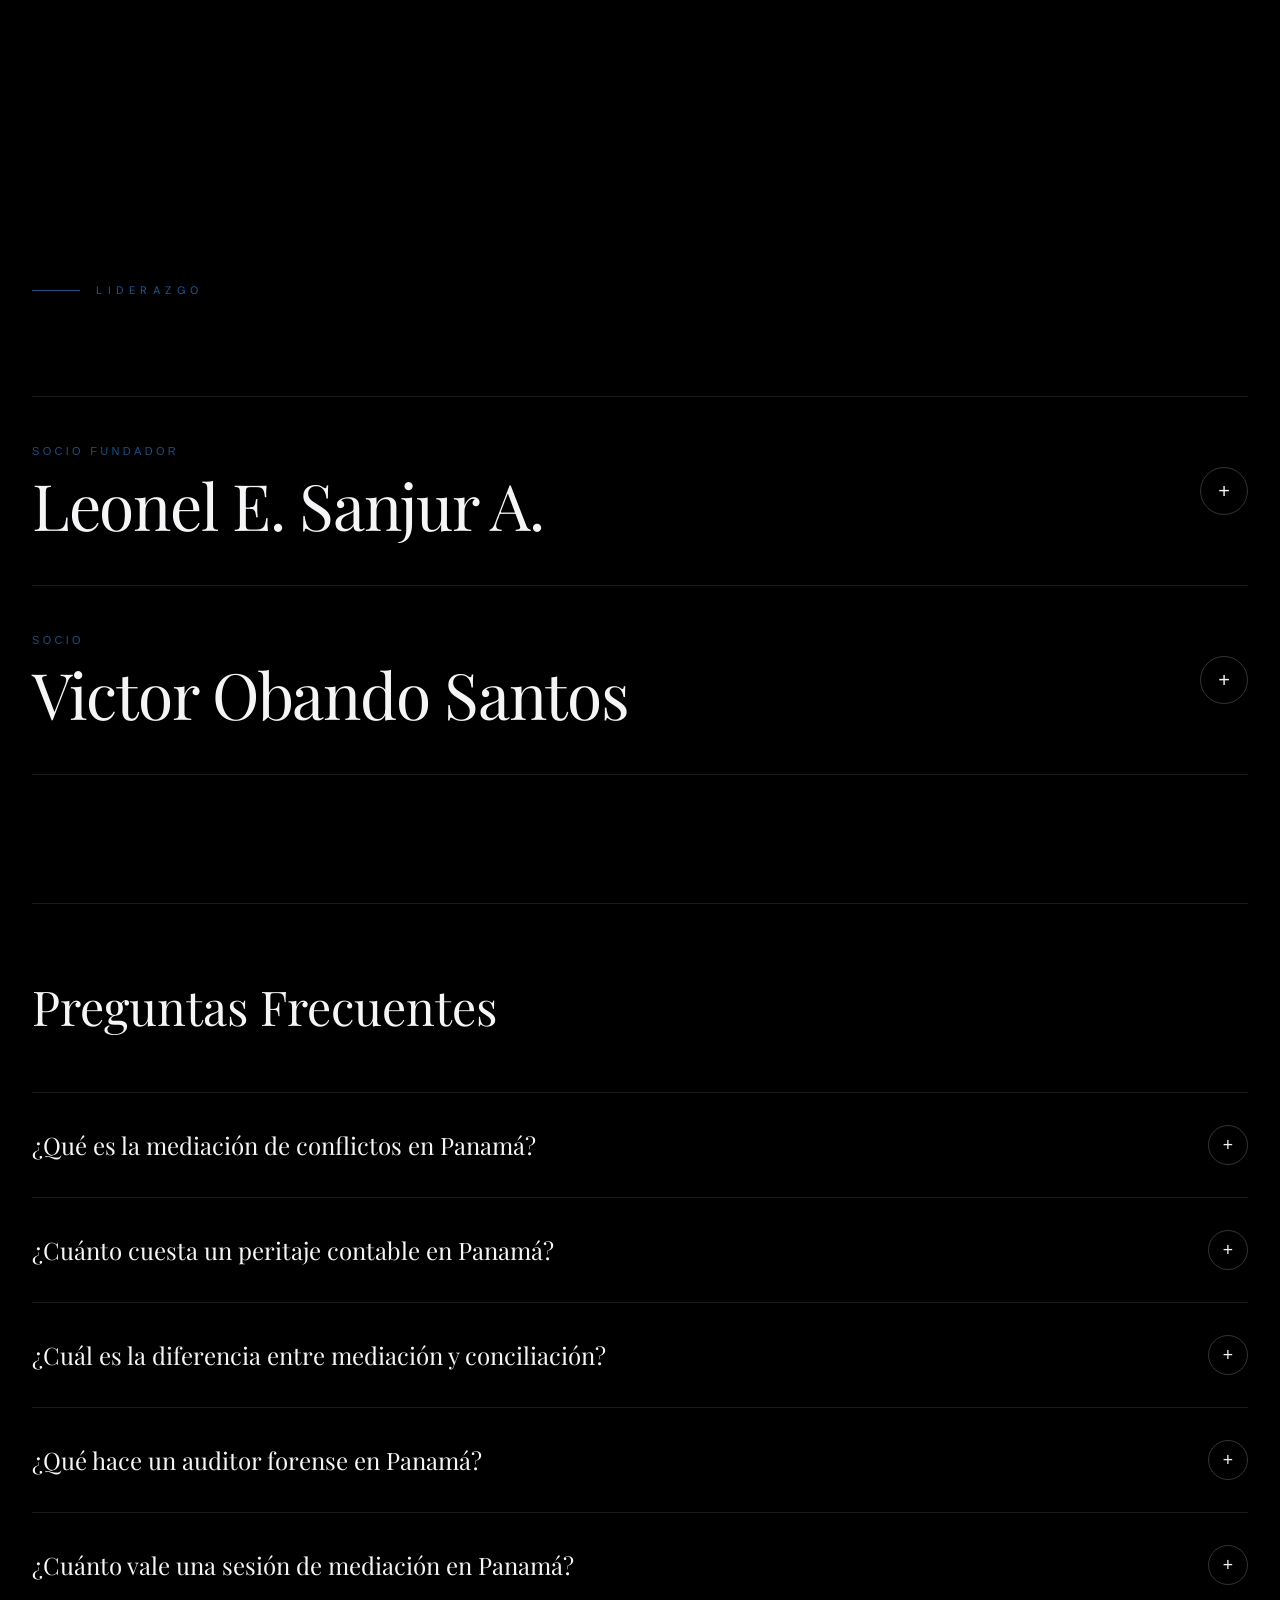
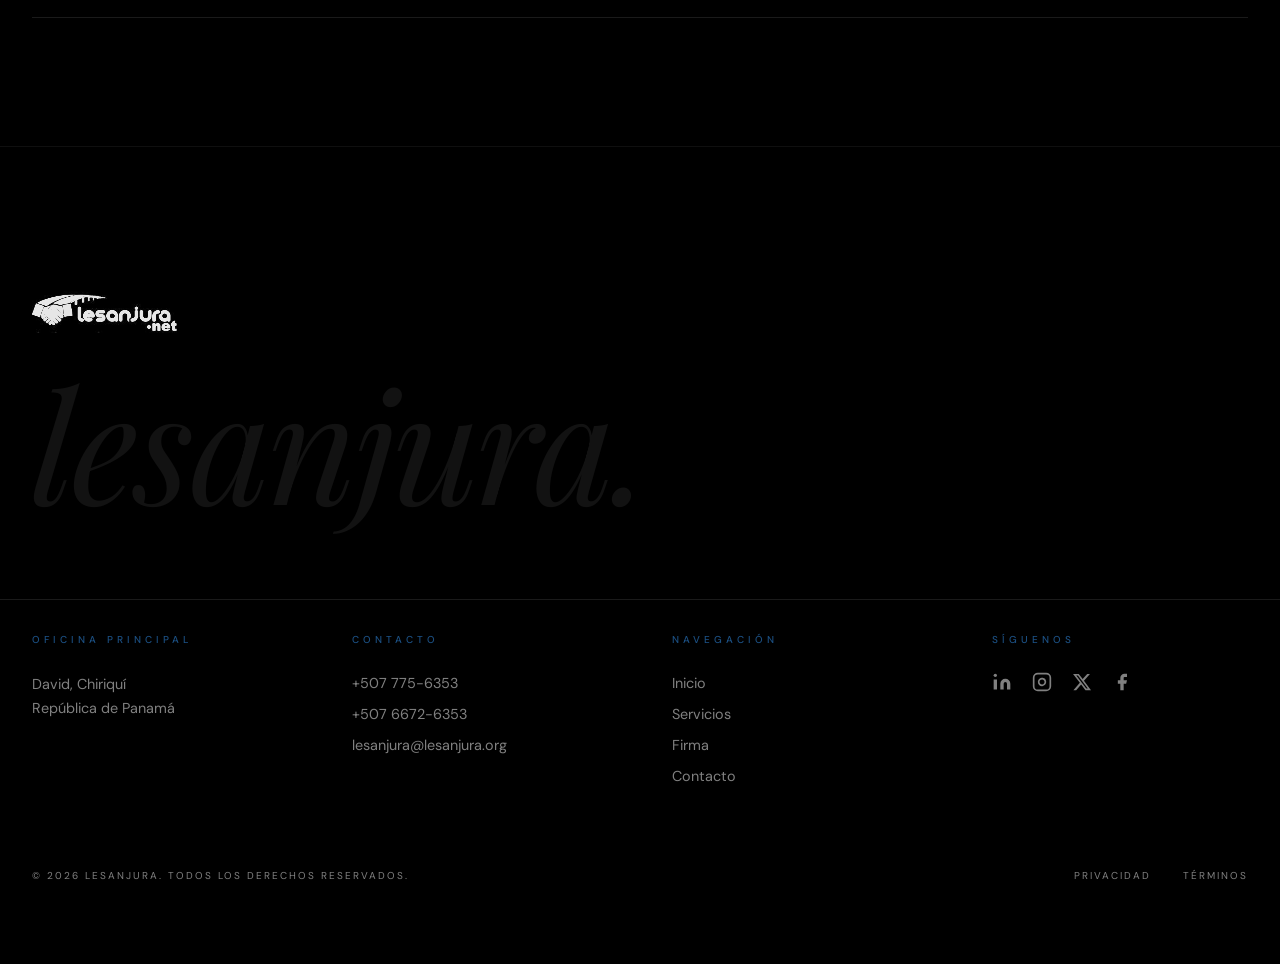
==== commit 9ee29699: "feat: rebrand update — logo in nav/footer, "Solución" branding, B&W premium redesign - Added logo to" ====
--- a/index.html
+++ b/index.html
@@ -3,17 +3,17 @@
 <head>
     <meta charset="UTF-8">
     <meta name="viewport" content="width=device-width, initial-scale=1.0">
-    <title>LeSanjura — Mediación de Conflictos y Peritaje Contable en Panamá | David, Chiriquí</title>
-    <meta name="description" content="Leonel E. Sanjur A. — Mediador certificado (Idoneidad #522) y Contador Público Autorizado (Idoneidad #2949) en David, Chiriquí. Más de 15 años resolviendo conflictos y peritajes contables en Panamá. Consulta gratuita.">
-    <meta name="keywords" content="mediación panama, mediación de conflictos panama, peritaje contable panama, auditoría forense panama, arbitraje panama, conciliación panama, mediador certificado chiriquí, contador publico autorizado panama, resolución de conflictos panama, negociación panama, reingeniería de negocios panama">
-    <meta property="og:title" content="LeSanjura — Mediación de Conflictos y Peritaje Contable en Panamá">
-    <meta property="og:description" content="Doble idoneidad certificada: Mediador #522 y CPA #2949. Resolución de conflictos, peritaje contable y auditoría forense en David, Chiriquí, Panamá.">
+    <title>lesanjura — Mediación de Conflictos y Peritaje Contable en Panamá | David, Chiriquí</title>
+    <meta name="description" content="Leonel E. Sanjur A. y Victor Obando Santos — Mediador certificado (Idoneidad #522) y CPA (Idoneidad #2949) en David, Chiriquí. 35 años de experiencia en mediación, peritaje contable y auditoría forense en Panamá.">
+    <meta name="keywords" content="mediación panama, mediación de conflictos panama, peritaje contable panama, auditoría forense panama, arbitraje panama, conciliación panama, mediador certificado chiriquí, contador publico autorizado panama, solución de conflictos panama">
+    <meta property="og:title" content="lesanjura — Mediación de Conflictos y Peritaje Contable en Panamá">
+    <meta property="og:description" content="Doble idoneidad certificada: Mediador #522 y CPA #2949. Solución de conflictos, peritaje contable y auditoría forense en David, Chiriquí, Panamá.">
     <meta property="og:type" content="website">
     <meta property="og:url" content="https://lesanjura.net">
     <meta property="og:locale" content="es_PA">
     <meta name="twitter:card" content="summary_large_image">
-    <meta name="twitter:title" content="LeSanjura — Mediación y Peritaje Contable en Panamá">
-    <meta name="twitter:description" content="Mediador certificado y CPA con 15+ años de experiencia en resolución de conflictos y peritaje contable. David, Chiriquí.">
+    <meta name="twitter:title" content="lesanjura — Mediación y Peritaje Contable en Panamá">
+    <meta name="twitter:description" content="35+ años de experiencia en contabilidad y mediación de conflictos. Doble idoneidad certificada. David, Chiriquí.">
     <meta name="robots" content="index, follow, max-snippet:-1, max-image-preview:large">
     <meta name="author" content="Leonel E. Sanjur A.">
     <meta name="geo.region" content="PA-4">
@@ -21,8 +21,8 @@
     <link rel="canonical" href="https://lesanjura.net">
     <link rel="preconnect" href="https://fonts.googleapis.com">
     <link rel="preconnect" href="https://fonts.gstatic.com" crossorigin>
-    <link href="https://fonts.googleapis.com/css2?family=Playfair+Display:ital,wght@0,400;0,500;0,600;0,700;0,800;1,400;1,500;1,600&family=DM+Sans:ital,wght@0,200;0,300;0,400;0,500;0,600;0,700;1,300;1,400&display=swap" rel="stylesheet">
-    <link rel="stylesheet" href="styles.css">
+    <link href="https://fonts.googleapis.com/css2?family=Playfair+Display:ital,wght@0,400;0,500;0,700;1,400;1,500&family=DM+Sans:ital,wght@0,300;0,400;0,500;0,600;0,700;1,400&display=swap" rel="stylesheet">
+    <link rel="stylesheet" href="/styles.css">
 
     <!-- Schema.org Structured Data -->
     <script type="application/ld+json">
@@ -31,8 +31,8 @@
         "@graph": [
             {
                 "@type": "ProfessionalService",
-                "name": "LeSanjura — Leonel E. Sanjur A.",
-                "description": "Firma especializada en mediación de conflictos, peritaje contable, auditoría forense y métodos alternos de resolución de conflictos en David, Chiriquí, Panamá. Doble idoneidad certificada.",
+                "name": "lesanjura — Leonel E. Sanjur A.",
+                "description": "Firma con 35 años de experiencia en contabilidad, mediación de conflictos, peritaje contable y auditoría forense en David, Chiriquí, Panamá.",
                 "url": "https://lesanjura.net",
                 "telephone": ["+5077756353", "+50766726353"],
                 "email": "lesanjura@lesanjura.org",
@@ -42,39 +42,28 @@
                     "addressRegion": "Chiriquí",
                     "addressCountry": "PA"
                 },
-                "geo": {
-                    "@type": "GeoCoordinates",
-                    "latitude": "8.4333",
-                    "longitude": "-82.4333"
-                },
-                "areaServed": {
-                    "@type": "Country",
-                    "name": "Panama"
-                },
+                "geo": { "@type": "GeoCoordinates", "latitude": "8.4333", "longitude": "-82.4333" },
+                "areaServed": { "@type": "Country", "name": "Panama" },
                 "founder": {
                     "@type": "Person",
                     "name": "Leonel E. Sanjur A.",
                     "jobTitle": "Contador Público Autorizado y Mediador Certificado",
                     "hasCredential": [
-                        {"@type": "EducationalOccupationalCredential", "credentialCategory": "Mediador Certificado", "recognizedBy": {"@type": "Organization", "name": "República de Panamá"}, "identifier": "522"},
-                        {"@type": "EducationalOccupationalCredential", "credentialCategory": "Contador Público Autorizado", "recognizedBy": {"@type": "Organization", "name": "Junta Técnica de Contabilidad de Panamá"}, "identifier": "2949"}
-                    ],
-                    "alumniOf": [
-                        {"@type": "CollegeOrUniversity", "name": "Universidad de Panamá"},
-                        {"@type": "CollegeOrUniversity", "name": "Universidad Tecnológica de Panamá"}
+                        { "@type": "EducationalOccupationalCredential", "credentialCategory": "Mediador Certificado", "identifier": "522" },
+                        { "@type": "EducationalOccupationalCredential", "credentialCategory": "Contador Público Autorizado", "identifier": "2949" }
                     ]
                 },
                 "hasOfferCatalog": {
                     "@type": "OfferCatalog",
                     "name": "Servicios Profesionales",
                     "itemListElement": [
-                        {"@type": "Offer", "itemOffered": {"@type": "Service", "name": "Mediación de Conflictos", "description": "Proceso voluntario y confidencial donde un mediador neutral facilita la comunicación entre las partes para alcanzar acuerdos mutuamente satisfactorios."}},
-                        {"@type": "Offer", "itemOffered": {"@type": "Service", "name": "Conciliación", "description": "Método alterno donde el conciliador propone fórmulas de arreglo para resolver disputas de manera eficiente."}},
-                        {"@type": "Offer", "itemOffered": {"@type": "Service", "name": "Arbitraje", "description": "Procedimiento donde un árbitro imparcial emite un laudo vinculante para resolver controversias comerciales y civiles."}},
-                        {"@type": "Offer", "itemOffered": {"@type": "Service", "name": "Negociación", "description": "Asesoría estratégica en procesos de negociación para alcanzar acuerdos favorables."}},
-                        {"@type": "Offer", "itemOffered": {"@type": "Service", "name": "Peritaje Contable", "description": "Análisis técnico-contable para procesos judiciales y extrajudiciales en Panamá."}},
-                        {"@type": "Offer", "itemOffered": {"@type": "Service", "name": "Auditoría Forense", "description": "Investigación de fraude financiero, malversación y irregularidades contables."}},
-                        {"@type": "Offer", "itemOffered": {"@type": "Service", "name": "Reingeniería de Negocios", "description": "Reestructuración y optimización de procesos empresariales."}}
+                        { "@type": "Offer", "itemOffered": { "@type": "Service", "name": "Mediación de Conflictos" } },
+                        { "@type": "Offer", "itemOffered": { "@type": "Service", "name": "Peritaje Contable" } },
+                        { "@type": "Offer", "itemOffered": { "@type": "Service", "name": "Auditoría Forense" } },
+                        { "@type": "Offer", "itemOffered": { "@type": "Service", "name": "Conciliación" } },
+                        { "@type": "Offer", "itemOffered": { "@type": "Service", "name": "Arbitraje" } },
+                        { "@type": "Offer", "itemOffered": { "@type": "Service", "name": "Negociación" } },
+                        { "@type": "Offer", "itemOffered": { "@type": "Service", "name": "Reingeniería de Negocios" } }
                     ]
                 },
                 "sameAs": [
@@ -90,32 +79,17 @@
                     {
                         "@type": "Question",
                         "name": "¿Qué es la mediación de conflictos en Panamá?",
-                        "acceptedAnswer": {"@type": "Answer", "text": "La mediación es un método alterno de resolución de conflictos (MARC) regulado por el Decreto Ley 5 de 1999 en Panamá. Consiste en un proceso voluntario y confidencial donde un mediador certificado facilita la comunicación entre las partes en disputa para que alcancen acuerdos mutuamente satisfactorios, sin necesidad de acudir a los tribunales."}
+                        "acceptedAnswer": { "@type": "Answer", "text": "Un proceso voluntario, confidencial y neutral bajo el Decreto Ley 5 de 1999, donde las partes deciden el resultado de su controversia, asistidas por un mediador experto. Los acuerdos tienen fuerza de cosa juzgada." }
                     },
                     {
                         "@type": "Question",
                         "name": "¿Cuánto cuesta un peritaje contable en Panamá?",
-                        "acceptedAnswer": {"@type": "Answer", "text": "El costo de un peritaje contable en Panamá varía según la complejidad del caso, el volumen de documentación y el alcance del análisis requerido. Los honorarios se establecen con base en la normativa de la Junta Técnica de Contabilidad y pueden oscilar entre $1,500 y $5,000 o más para casos complejos. Se recomienda solicitar una consulta inicial para obtener una cotización precisa."}
+                        "acceptedAnswer": { "@type": "Answer", "text": "El costo depende de la complejidad del caso, el volumen de información a analizar y las horas de trabajo requeridas. Ofrecemos una evaluación inicial para determinar el alcance y presentar una propuesta transparente." }
                     },
                     {
                         "@type": "Question",
                         "name": "¿Cuál es la diferencia entre mediación y conciliación?",
-                        "acceptedAnswer": {"@type": "Answer", "text": "En la mediación, el mediador facilita el diálogo entre las partes sin proponer soluciones — son las partes quienes construyen su propio acuerdo. En la conciliación, el conciliador tiene un rol más activo: puede proponer fórmulas de arreglo y sugerir soluciones. Ambos son métodos alternos de resolución de conflictos (MARC) reconocidos en Panamá."}
-                    },
-                    {
-                        "@type": "Question",
-                        "name": "¿Qué hace un auditor forense en Panamá?",
-                        "acceptedAnswer": {"@type": "Answer", "text": "Un auditor forense investiga fraudes financieros, malversación de fondos, irregularidades contables y delitos económicos. Su trabajo incluye el análisis de estados financieros, rastreo de activos, recopilación de evidencia para procesos judiciales y la elaboración de informes periciales. En Panamá, esta especialidad es ejercida por Contadores Públicos Autorizados con formación específica en auditoría forense."}
-                    },
-                    {
-                        "@type": "Question",
-                        "name": "¿Quién puede ser mediador certificado en Panamá?",
-                        "acceptedAnswer": {"@type": "Answer", "text": "Para ser mediador certificado en Panamá se requiere completar un programa de formación en métodos alternos de resolución de conflictos aprobado por el Órgano Judicial, cumplir con los requisitos del Decreto Ley 5 de 1999, y obtener la idoneidad correspondiente. El mediador debe demostrar competencias en comunicación, negociación y manejo de conflictos."}
-                    },
-                    {
-                        "@type": "Question",
-                        "name": "¿Cuánto vale una sesión de mediación en Panamá?",
-                        "acceptedAnswer": {"@type": "Answer", "text": "Los honorarios de mediación en Panamá dependen de la naturaleza del conflicto y la cantidad de sesiones necesarias. Una mediación puede resolverse en 1 a 5 sesiones. Los costos son significativamente menores que un proceso judicial, ahorrando tiempo y dinero a las partes. Se recomienda consultar directamente con el mediador para conocer las tarifas específicas según su caso."}
+                        "acceptedAnswer": { "@type": "Answer", "text": "En la mediación, el mediador facilita la comunicación para que las partes lleguen a su propio acuerdo sin proponer soluciones. En la conciliación, el conciliador sí puede proponer fórmulas de arreglo institucionales." }
                     }
                 ]
             }
@@ -125,394 +99,460 @@
 </head>
 <body>
 
-    <!-- ═══════════════════════════════════════
-         NAVIGATION
-         ═══════════════════════════════════════ -->
-    <nav class="nav" id="nav" role="navigation" aria-label="Navegación principal">
-        <div class="nav-inner">
-            <a href="/" class="nav-logo"><img src="/logo.jpeg" alt="LeSanjura — Mediación y Peritaje Contable" width="150" height="40"></a>
-            <ul class="nav-links" id="navLinks" role="menubar">
-                <li role="none"><a href="/servicios.html" role="menuitem">Servicios</a></li>
-                <li role="none"><a href="/nosotros.html" role="menuitem">Nosotros</a></li>
-                <li role="none"><a href="/contacto.html" role="menuitem" class="nav-cta-link">Contacto</a></li>
-            </ul>
-            <button class="nav-mobile" id="navToggle" aria-label="Menú" aria-expanded="false">
-                <span></span><span></span>
-            </button>
-        </div>
-    </nav>
-
-    <!-- ═══════════════════════════════════════
-         HERO — 100vh Cinematic
-         ═══════════════════════════════════════ -->
-    <header class="hero" role="banner">
-        <div class="hero-overline">Mediación y Peritaje Contable en Panamá</div>
-        <h1>Resolución de<br>conflictos donde<br><em>las partes deciden</em></h1>
-        <p class="hero-description">Más de 15 años de experiencia en mediación de conflictos, peritaje contable y auditoría forense. Doble idoneidad certificada en la República de Panamá.</p>
-        <div class="hero-actions">
-            <a href="/contacto.html" class="btn-gold">Consulta gratuita <svg viewBox="0 0 16 16" fill="none" width="16" height="16" aria-hidden="true"><path d="M3 8h10M9 4l4 4-4 4" stroke="currentColor" stroke-width="1.5" stroke-linecap="round" stroke-linejoin="round"/></svg></a>
-            <a href="/servicios.html" class="btn-ghost">Explorar servicios</a>
-        </div>
-        <div class="hero-stats">
+<!-- Page Loader -->
+<div id="pageLoader" class="page-loader">
+    <span class="loader-wordmark">lesanjura</span>
+</div>
+
+<!-- Custom Cursor -->
+
+
+<!-- Film Grain -->
+<div class="film-grain"></div>
+
+<!-- Navigation -->
+<nav id="nav" class="nav">
+    <div class="nav-inner">
+        <a href="/" class="nav-brand">
+            <img src="/logo.jpeg" alt="lesanjura" class="nav-logo">
+        </a>
+        <ul class="nav-links">
+            <li><a href="/servicios.html">Servicios</a></li>
+            <li><a href="/nosotros.html">Firma</a></li>
+            <li><a href="/nosotros.html#equipo">Equipo</a></li>
+            <li><a href="/contacto.html">Contacto</a></li>
+        </ul>
+        <a href="/contacto.html" class="nav-cta-btn">Consulta</a>
+        <button id="navToggle" class="nav-toggle" aria-label="Abrir menú" aria-expanded="false">
+            <span></span><span></span>
+        </button>
+    </div>
+</nav>
+
+<!-- Mobile Menu -->
+<div id="mobileMenu" class="mobile-menu">
+    <a href="/" class="mobile-link">Inicio</a>
+    <a href="/servicios.html" class="mobile-link">Servicios</a>
+    <a href="/nosotros.html" class="mobile-link">Firma</a>
+    <a href="/nosotros.html#equipo" class="mobile-link">Equipo</a>
+    <a href="/contacto.html" class="mobile-link">Contacto</a>
+</div>
+
+<!-- ═══════════ HERO ═══════════ -->
+<section class="hero">
+    <div class="hero-bg">
+        <img
+            src="https://images.unsplash.com/photo-1627990316935-9c473904206e?auto=format&fit=crop&w=1920&q=80"
+            alt="lesanjura — Solución de Conflictos en Panamá"
+            referrerpolicy="no-referrer"
+        >
+        <div class="hero-overlay"></div>
+    </div>
+
+    <div class="hero-content">
+        <div class="hero-overline">
+            <div class="hero-overline-line"></div>
+            <span class="hero-overline-text">Excelencia en Métodos Alternos</span>
+        </div>
+
+        <h1>
+            <span class="hero-line1">
+                <span class="hero-line1-inner">Solución de</span>
+            </span>
+            <span class="hero-line2">
+                <span class="hero-line2-inner">Conflictos</span>
+            </span>
+            <span class="hero-line3">
+                <span class="hero-line3-inner">donde las partes deciden</span>
+            </span>
+        </h1>
+    </div>
+
+    <div class="hero-stats-bar">
+        <div class="hero-stats-left">
             <div class="hero-stat">
-                <div class="hero-stat-number">15+</div>
-                <div class="hero-stat-label">Años de Experiencia</div>
+                <span class="hero-stat-num"><span class="counter" data-count="35">00</span>+</span>
+                <span class="hero-stat-label">Años de Trayectoria</span>
             </div>
             <div class="hero-stat">
-                <div class="hero-stat-number">#522</div>
-                <div class="hero-stat-label">Idoneidad MASC</div>
-            </div>
-            <div class="hero-stat">
-                <div class="hero-stat-number">#2949</div>
-                <div class="hero-stat-label">Idoneidad CPA</div>
-            </div>
-        </div>
-    </header>
-
-    <!-- ═══════════════════════════════════════
-         TRUST BAND — Marquee
-         ═══════════════════════════════════════ -->
-    <section class="trust-band" aria-label="Servicios profesionales">
-        <div class="trust-track">
-            <div class="trust-content">
-                <span class="trust-item"><span class="trust-dot" aria-hidden="true"></span>Mediación Certificada</span>
-                <span class="trust-item"><span class="trust-dot" aria-hidden="true"></span>Peritaje Contable</span>
-                <span class="trust-item"><span class="trust-dot" aria-hidden="true"></span>Auditoría Forense</span>
-                <span class="trust-item"><span class="trust-dot" aria-hidden="true"></span>Conciliación</span>
-                <span class="trust-item"><span class="trust-dot" aria-hidden="true"></span>Arbitraje</span>
-                <span class="trust-item"><span class="trust-dot" aria-hidden="true"></span>Negociación</span>
-                <span class="trust-item"><span class="trust-dot" aria-hidden="true"></span>Reingeniería de Negocios</span>
-            </div>
-            <div class="trust-content" aria-hidden="true">
-                <span class="trust-item"><span class="trust-dot"></span>Mediación Certificada</span>
-                <span class="trust-item"><span class="trust-dot"></span>Peritaje Contable</span>
-                <span class="trust-item"><span class="trust-dot"></span>Auditoría Forense</span>
-                <span class="trust-item"><span class="trust-dot"></span>Conciliación</span>
-                <span class="trust-item"><span class="trust-dot"></span>Arbitraje</span>
-                <span class="trust-item"><span class="trust-dot"></span>Negociación</span>
-                <span class="trust-item"><span class="trust-dot"></span>Reingeniería de Negocios</span>
-            </div>
-        </div>
-    </section>
-
-    <!-- ═══════════════════════════════════════
-         SERVICES INTRO
-         ═══════════════════════════════════════ -->
-    <section class="section section-deeper services-intro">
-        <div class="section-container text-center">
-            <div class="reveal">
-                <p class="section-eyebrow">Servicios Profesionales</p>
-                <h2 class="section-headline">Cada conflicto tiene<br>una <em>solución inteligente</em></h2>
-                <p class="section-subheadline">Siete disciplinas especializadas bajo un mismo techo. Desde métodos alternos de resolución de conflictos hasta peritaje contable y auditoría forense.</p>
-            </div>
-        </div>
-    </section>
-
-    <!-- ═══════════════════════════════════════
-         FEATURED SERVICE 1 — Mediación
-         ═══════════════════════════════════════ -->
-    <article class="service-feature">
-        <div class="section-container">
-            <div class="service-feature-content reveal">
-                <div class="service-feature-icon" aria-hidden="true">
-                    <svg viewBox="0 0 48 48" fill="none" width="48" height="48">
-                        <circle cx="16" cy="16" r="8" stroke="currentColor" stroke-width="1.5"/>
-                        <circle cx="32" cy="16" r="8" stroke="currentColor" stroke-width="1.5"/>
-                        <path d="M24 28c-6.627 0-12 4.03-12 9v3h24v-3c0-4.97-5.373-9-12-9z" stroke="currentColor" stroke-width="1.5" stroke-linecap="round" stroke-linejoin="round"/>
-                        <path d="M8 28c-4.418 0-8 2.687-8 6v2h8M40 28c4.418 0 8 2.687 8 6v2h-8" stroke="currentColor" stroke-width="1.5" stroke-linecap="round" stroke-linejoin="round"/>
-                    </svg>
-                </div>
-                <p class="section-eyebrow">Resolución de Conflictos</p>
-                <h3 class="section-headline">Mediación de<br><em>Conflictos</em></h3>
-                <p class="section-subheadline">Proceso voluntario y confidencial donde un mediador neutral facilita la comunicación entre las partes para alcanzar acuerdos mutuamente satisfactorios, sin necesidad de acudir a los tribunales.</p>
-                <p class="section-subheadline">Regulado por el Decreto Ley 5 de 1999 en Panamá, la mediación ofrece una vía eficiente y económica para resolver disputas preservando las relaciones entre las partes.</p>
-                <ul class="feature-list">
-                    <li>Conflictos comerciales</li>
-                    <li>Disputas familiares</li>
-                    <li>Conflictos laborales</li>
-                    <li>Pensión alimenticia</li>
-                </ul>
-                <a href="/mediacion.html" class="service-link">Conocer más <svg viewBox="0 0 16 16" fill="none" width="16" height="16" aria-hidden="true"><path d="M3 8h10M9 4l4 4-4 4" stroke="currentColor" stroke-width="1.5" stroke-linecap="round" stroke-linejoin="round"/></svg></a>
-            </div>
-        </div>
-    </article>
-
-    <!-- ═══════════════════════════════════════
-         FEATURED SERVICE 2 — Peritaje Contable
-         ═══════════════════════════════════════ -->
-    <article class="service-feature">
-        <div class="section-container">
-            <div class="service-feature-content reveal">
-                <div class="service-feature-icon" aria-hidden="true">
-                    <svg viewBox="0 0 48 48" fill="none" width="48" height="48">
-                        <rect x="6" y="4" width="28" height="40" rx="2" stroke="currentColor" stroke-width="1.5"/>
-                        <path d="M14 14h12M14 20h12M14 26h8" stroke="currentColor" stroke-width="1.5" stroke-linecap="round"/>
-                        <rect x="32" y="18" width="12" height="26" rx="1" stroke="currentColor" stroke-width="1.5"/>
-                        <path d="M36 24h4M36 29h4M36 34h4" stroke="currentColor" stroke-width="1.5" stroke-linecap="round"/>
-                        <circle cx="38" cy="40" r="1.5" fill="currentColor"/>
-                    </svg>
-                </div>
-                <p class="section-eyebrow">Análisis Técnico-Contable</p>
-                <h3 class="section-headline">Peritaje<br><em>Contable</em></h3>
-                <p class="section-subheadline">Análisis técnico-contable especializado para procesos judiciales y extrajudiciales. Informes periciales con valor probatorio ante los tribunales de la República de Panamá.</p>
-                <p class="section-subheadline">Nuestros peritajes son elaborados con rigor técnico y metodología forense, garantizando la integridad y confiabilidad de cada conclusión presentada.</p>
-                <ul class="feature-list">
-                    <li>Peritajes judiciales</li>
-                    <li>Valor probatorio</li>
-                    <li>Estados financieros</li>
-                    <li>Daños y perjuicios</li>
-                </ul>
-                <a href="/peritaje.html" class="service-link">Conocer más <svg viewBox="0 0 16 16" fill="none" width="16" height="16" aria-hidden="true"><path d="M3 8h10M9 4l4 4-4 4" stroke="currentColor" stroke-width="1.5" stroke-linecap="round" stroke-linejoin="round"/></svg></a>
-            </div>
-        </div>
-    </article>
-
-    <!-- ═══════════════════════════════════════
-         FEATURED SERVICE 3 — Auditoría Forense
-         ═══════════════════════════════════════ -->
-    <article class="service-feature">
-        <div class="section-container">
-            <div class="service-feature-content reveal">
-                <div class="service-feature-icon" aria-hidden="true">
-                    <svg viewBox="0 0 48 48" fill="none" width="48" height="48">
-                        <circle cx="20" cy="20" r="14" stroke="currentColor" stroke-width="1.5"/>
-                        <path d="M30 30l14 14" stroke="currentColor" stroke-width="2" stroke-linecap="round"/>
-                        <path d="M14 18l4 4 8-8" stroke="currentColor" stroke-width="1.5" stroke-linecap="round" stroke-linejoin="round"/>
-                    </svg>
-                </div>
-                <p class="section-eyebrow">Investigación Financiera</p>
-                <h3 class="section-headline">Auditoría<br><em>Forense</em></h3>
-                <p class="section-subheadline">Investigación especializada de fraude financiero, malversación de fondos e irregularidades contables. Evidencia técnica para procesos judiciales y administrativos.</p>
-                <p class="section-subheadline">Aplicamos metodologías internacionales de auditoría forense para detectar, documentar y cuantificar irregularidades financieras con precisión probatoria.</p>
-                <ul class="feature-list">
-                    <li>Investigación de fraude</li>
-                    <li>Rastreo de activos</li>
-                    <li>Informes periciales</li>
-                    <li>Lavado de activos</li>
-                </ul>
-                <a href="/auditoria.html" class="service-link">Conocer más <svg viewBox="0 0 16 16" fill="none" width="16" height="16" aria-hidden="true"><path d="M3 8h10M9 4l4 4-4 4" stroke="currentColor" stroke-width="1.5" stroke-linecap="round" stroke-linejoin="round"/></svg></a>
-            </div>
-        </div>
-    </article>
-
-    <!-- ═══════════════════════════════════════
-         SECONDARY SERVICES GRID
-         ═══════════════════════════════════════ -->
-    <section class="section section-deeper">
-        <div class="section-container">
-            <div class="text-center reveal">
-                <p class="section-eyebrow">Más Especialidades</p>
-                <h2 class="section-headline">Servicios<br><em>complementarios</em></h2>
-            </div>
-            <div class="services-grid">
-
-                <!-- Conciliación -->
-                <div class="service-card reveal">
-                    <div class="service-card-icon" aria-hidden="true">
-                        <svg viewBox="0 0 32 32" fill="none" width="32" height="32">
-                            <path d="M6 16c0-5.523 4.477-10 10-10s10 4.477 10 10" stroke="currentColor" stroke-width="1.5" stroke-linecap="round"/>
-                            <path d="M4 24l4-4 4 4M20 24l4-4 4 4" stroke="currentColor" stroke-width="1.5" stroke-linecap="round" stroke-linejoin="round"/>
-                            <circle cx="16" cy="28" r="2" stroke="currentColor" stroke-width="1.5"/>
-                        </svg>
-                    </div>
-                    <h3>Conciliación</h3>
-                    <p>Método alterno donde el conciliador propone fórmulas de arreglo y facilita acuerdos entre las partes en conflicto.</p>
-                </div>
-
-                <!-- Arbitraje -->
-                <div class="service-card reveal">
-                    <div class="service-card-icon" aria-hidden="true">
-                        <svg viewBox="0 0 32 32" fill="none" width="32" height="32">
-                            <path d="M16 4v6M16 10l-8 14h16L16 10z" stroke="currentColor" stroke-width="1.5" stroke-linecap="round" stroke-linejoin="round"/>
-                            <path d="M6 28h20" stroke="currentColor" stroke-width="1.5" stroke-linecap="round"/>
-                            <circle cx="16" cy="4" r="2" stroke="currentColor" stroke-width="1.5"/>
-                        </svg>
-                    </div>
-                    <h3>Arbitraje</h3>
-                    <p>Procedimiento donde un árbitro imparcial emite un laudo vinculante para resolver controversias comerciales y civiles.</p>
-                </div>
-
-                <!-- Negociación -->
-                <div class="service-card reveal">
-                    <div class="service-card-icon" aria-hidden="true">
-                        <svg viewBox="0 0 32 32" fill="none" width="32" height="32">
-                            <path d="M4 20l6-6 4 4 6-6 4 4 4-4" stroke="currentColor" stroke-width="1.5" stroke-linecap="round" stroke-linejoin="round"/>
-                            <circle cx="4" cy="20" r="2" stroke="currentColor" stroke-width="1.5"/>
-                            <circle cx="28" cy="12" r="2" stroke="currentColor" stroke-width="1.5"/>
-                        </svg>
-                    </div>
-                    <h3>Negociación</h3>
-                    <p>Asesoría estratégica en procesos de negociación para alcanzar acuerdos favorables y preservar relaciones comerciales.</p>
-                </div>
-
-                <!-- Reingeniería de Negocios -->
-                <div class="service-card reveal">
-                    <div class="service-card-icon" aria-hidden="true">
-                        <svg viewBox="0 0 32 32" fill="none" width="32" height="32">
-                            <rect x="4" y="4" width="10" height="10" rx="2" stroke="currentColor" stroke-width="1.5"/>
-                            <rect x="18" y="4" width="10" height="10" rx="2" stroke="currentColor" stroke-width="1.5"/>
-                            <rect x="4" y="18" width="10" height="10" rx="2" stroke="currentColor" stroke-width="1.5"/>
-                            <path d="M22 18v4h-4M22 22l4 4" stroke="currentColor" stroke-width="1.5" stroke-linecap="round" stroke-linejoin="round"/>
-                        </svg>
-                    </div>
-                    <h3>Reingeniería de Negocios</h3>
-                    <p>Reestructuración y optimización de procesos empresariales para mejorar la eficiencia y competitividad organizacional.</p>
-                </div>
-
-                <!-- Clases de Arbitraje -->
-                <div class="service-card reveal">
-                    <div class="service-card-icon" aria-hidden="true">
-                        <svg viewBox="0 0 32 32" fill="none" width="32" height="32">
-                            <path d="M4 26V8a2 2 0 012-2h16a2 2 0 012 2v14a2 2 0 01-2 2H8l-4 4v-2z" stroke="currentColor" stroke-width="1.5" stroke-linecap="round" stroke-linejoin="round"/>
-                            <path d="M10 12h8M10 16h5" stroke="currentColor" stroke-width="1.5" stroke-linecap="round"/>
-                            <circle cx="26" cy="10" r="4" stroke="currentColor" stroke-width="1.5"/>
-                            <path d="M25 10l1 1 2-2" stroke="currentColor" stroke-width="1.5" stroke-linecap="round" stroke-linejoin="round"/>
-                        </svg>
-                    </div>
-                    <h3>Clases de Arbitraje</h3>
-                    <p>Formación especializada en métodos alternos de resolución de conflictos y técnicas de arbitraje profesional.</p>
-                </div>
-
-                <!-- Sedes de Arbitraje -->
-                <div class="service-card reveal">
-                    <div class="service-card-icon" aria-hidden="true">
-                        <svg viewBox="0 0 32 32" fill="none" width="32" height="32">
-                            <path d="M4 28h24" stroke="currentColor" stroke-width="1.5" stroke-linecap="round"/>
-                            <path d="M16 4l12 8H4l12-8z" stroke="currentColor" stroke-width="1.5" stroke-linecap="round" stroke-linejoin="round"/>
-                            <path d="M8 12v16M14 12v16M18 12v16M24 12v16" stroke="currentColor" stroke-width="1.5" stroke-linecap="round"/>
-                            <path d="M4 12h24" stroke="currentColor" stroke-width="1.5" stroke-linecap="round"/>
-                        </svg>
-                    </div>
-                    <h3>Sedes de Arbitraje</h3>
-                    <p>Espacios profesionales equipados para la celebración de audiencias arbitrales y sesiones de mediación.</p>
-                </div>
-
-            </div>
-            <div class="text-center" style="margin-top:48px;">
-                <a href="/servicios.html" class="service-link" style="justify-content:center;">Ver todos los servicios <svg viewBox="0 0 16 16" fill="none" width="16" height="16" aria-hidden="true"><path d="M3 8h10M9 4l4 4-4 4" stroke="currentColor" stroke-width="1.5" stroke-linecap="round" stroke-linejoin="round"/></svg></a>
-            </div>
-        </div>
-    </section>
-
-    <!-- ═══════════════════════════════════════
-         NUMBERS SECTION
-         ═══════════════════════════════════════ -->
-    <section class="section numbers-section">
-        <div class="section-container">
-            <div class="numbers-grid reveal">
-                <div class="number-item">
-                    <div class="number-value" data-count="15">15+</div>
-                    <div class="number-label">Años de Experiencia</div>
-                </div>
-                <div class="number-item">
-                    <div class="number-value">2</div>
-                    <div class="number-label">Idoneidades Certificadas</div>
-                </div>
-                <div class="number-item">
-                    <div class="number-value">5</div>
-                    <div class="number-label">Títulos Profesionales</div>
-                </div>
-                <div class="number-item">
-                    <div class="number-value">7</div>
-                    <div class="number-label">Áreas de Especialización</div>
-                </div>
-            </div>
-        </div>
-    </section>
-
-    <!-- ═══════════════════════════════════════
-         ABOUT TEASER
-         ═══════════════════════════════════════ -->
-    <section class="section section-dark">
-        <div class="section-container">
-            <div class="about-teaser reveal">
-                <p class="section-eyebrow">Nuestro Equipo</p>
-                <h2 class="section-headline">Los profesionales detrás de <em>LeSanjura</em></h2>
-                <div class="about-teaser-photos">
-                    <div class="about-teaser-member">
-                        <img src="/leonel-sanjur.jpg" alt="Leonel E. Sanjur A." class="about-teaser-photo" width="600" height="920" loading="lazy">
-                        <h3 class="about-teaser-name">Leonel E. Sanjur A.</h3>
-                        <p class="about-teaser-role">Socio Fundador &middot; CPA &middot; Mediador</p>
-                    </div>
-                    <div class="about-teaser-member">
-                        <img src="/victor-obando.jpg" alt="Victor Obando" class="about-teaser-photo" width="600" height="900" loading="lazy">
-                        <h3 class="about-teaser-name">Victor Obando</h3>
-                        <p class="about-teaser-role">Socio</p>
-                    </div>
-                </div>
-                <a href="/nosotros.html" class="service-link" style="justify-content:center;margin-top:32px;">Conocer al equipo <svg viewBox="0 0 16 16" fill="none" width="16" height="16" aria-hidden="true"><path d="M3 8h10M9 4l4 4-4 4" stroke="currentColor" stroke-width="1.5" stroke-linecap="round" stroke-linejoin="round"/></svg></a>
-            </div>
-        </div>
-    </section>
-
-    <!-- ═══════════════════════════════════════
-         CTA SECTION
-         ═══════════════════════════════════════ -->
-    <section class="cta-section">
-        <div class="section-container text-center reveal">
-            <p class="section-eyebrow">Consulta Gratuita</p>
-            <h2 class="section-headline">¿Listo para resolver<br>su <em>conflicto</em>?</h2>
-            <p class="section-subheadline">Agende una consulta confidencial sin costo. Evaluamos su caso y le presentamos la mejor ruta de resolución.</p>
-            <a href="/contacto.html" class="btn-gold">Contactar ahora <svg viewBox="0 0 16 16" fill="none" width="16" height="16" aria-hidden="true"><path d="M3 8h10M9 4l4 4-4 4" stroke="currentColor" stroke-width="1.5" stroke-linecap="round" stroke-linejoin="round"/></svg></a>
-        </div>
-    </section>
-
-    <!-- ═══════════════════════════════════════
-         FOOTER
-         ═══════════════════════════════════════ -->
-    <footer class="footer" role="contentinfo">
-        <div class="footer-container">
-            <div class="footer-grid">
-
-                <!-- Column 1: Brand -->
-                <div class="footer-col">
-                    <div class="footer-brand"><a href="/"><img src="/logo.jpeg" alt="LeSanjura" width="130" height="34"></a></div>
-                    <p class="footer-description">Firma profesional especializada en mediación de conflictos, peritaje contable y auditoría forense. Doble idoneidad certificada en la República de Panamá.</p>
-                </div>
-
-                <!-- Column 2: Servicios -->
-                <div class="footer-col">
-                    <h4 class="footer-heading">Servicios</h4>
-                    <ul class="footer-links">
-                        <li><a href="/mediacion.html">Mediación</a></li>
-                        <li><a href="/peritaje.html">Peritaje Contable</a></li>
-                        <li><a href="/auditoria.html">Auditoría Forense</a></li>
-                        <li><a href="/servicios.html">Todos los servicios</a></li>
-                    </ul>
-                </div>
-
-                <!-- Column 3: Más Servicios -->
-                <div class="footer-col">
-                    <h4 class="footer-heading">Más Servicios</h4>
-                    <ul class="footer-links">
-                        <li><a href="/servicios.html">Conciliación</a></li>
-                        <li><a href="/servicios.html">Arbitraje</a></li>
-                        <li><a href="/servicios.html">Negociación</a></li>
-                    </ul>
-                </div>
-
-                <!-- Column 4: Contacto -->
-                <div class="footer-col">
-                    <h4 class="footer-heading">Contacto</h4>
-                    <ul class="footer-links">
-                        <li><a href="tel:+5077756353">+507 775-6353</a></li>
-                        <li><a href="tel:+50766726353">+507 6672-6353</a></li>
-                        <li><a href="mailto:lesanjura@lesanjura.org">lesanjura@lesanjura.org</a></li>
-                    </ul>
-                </div>
-
-            </div>
-
-            <div class="footer-bottom">
-                <p class="footer-copy">&copy; 2026 LeSanjura. Todos los derechos reservados.</p>
-                <div class="footer-badges">
-                    <span class="footer-badge">Mediador MASC #522</span>
-                    <span class="footer-badge">CPA #2949</span>
-                </div>
-            </div>
-        </div>
-    </footer>
-
-    <script src="scripts.js"></script>
+                <span class="hero-stat-num"><span class="counter" data-count="7">0</span></span>
+                <span class="hero-stat-label">Servicios Especializados</span>
+            </div>
+        </div>
+        <div class="hero-scroll-hint">Explorar</div>
+    </div>
+</section>
+
+<!-- ═══════════ NUMBERS ═══════════ -->
+<section class="numbers-section">
+    <div class="numbers-bg-text" aria-hidden="true">
+        <span>JUSTICIA • EQUIDAD • TRANSPARENCIA</span>
+    </div>
+    <div class="numbers-inner">
+        <div class="number-item reveal-fade">
+            <div class="number-value"><span class="counter" data-count="35">00</span>+</div>
+            <div class="number-label">Años de Trayectoria</div>
+        </div>
+        <div class="number-item reveal-fade" style="transition-delay:0.1s">
+            <div class="number-value"><span class="counter" data-count="7">0</span></div>
+            <div class="number-label">Servicios Especializados</div>
+        </div>
+        <div class="number-item reveal-fade" style="transition-delay:0.2s">
+            <div class="number-value"><span class="counter" data-count="15">00</span>+</div>
+            <div class="number-label">Años en MASC</div>
+        </div>
+        <div class="number-item reveal-fade" style="transition-delay:0.3s">
+            <div class="number-value"><span class="counter" data-count="2">0</span></div>
+            <div class="number-label">Socios Certificados</div>
+        </div>
+    </div>
+</section>
+
+<!-- ═══════════ QUOTE ═══════════ -->
+<section class="quote-section">
+    <div class="quote-text reveal-clip">
+        <span class="quote-text-inner">"La solución de conflicto no es un arte de compromiso, sino de descubrimiento mutuo."</span>
+    </div>
+</section>
+
+<!-- ═══════════ SERVICES ═══════════ -->
+<section class="services-section">
+    <div class="section-header">
+        <div>
+            <div class="section-label">
+                <div class="section-line"></div>
+                <span class="section-tag">Áreas de Práctica</span>
+            </div>
+            <h2 class="section-title">
+                <span class="clip-reveal-inner">Especialidades</span>
+            </h2>
+        </div>
+        <a href="/servicios.html" class="section-all-link">Ver todos los servicios</a>
+    </div>
+
+    <div class="services-list">
+
+        <!-- Mediación -->
+        <div class="service-split-item">
+            <div class="service-split-img">
+                <img
+                    class="parallax-img"
+                    src="https://images.unsplash.com/photo-1521791136064-7986c2920216?auto=format&fit=crop&w=1200&q=80"
+                    alt="Mediación de Conflictos"
+                    referrerpolicy="no-referrer"
+                >
+                <div class="service-split-img-overlay"></div>
+            </div>
+            <div class="service-split-content">
+                <div class="service-icon" aria-hidden="true">
+                    <svg width="24" height="24" viewBox="0 0 24 24" fill="none" stroke="currentColor" stroke-width="2"><path d="M11 17a4 4 0 0 0 4-4V5H7v8a4 4 0 0 0 4 4z"/><path d="M7 9H4a2 2 0 0 0-2 2v1a2 2 0 0 0 2 2h3"/><path d="M17 9h3a2 2 0 0 1 2 2v1a2 2 0 0 1-2 2h-3"/><line x1="11" y1="17" x2="11" y2="22"/><line x1="9" y1="22" x2="13" y2="22"/></svg>
+                </div>
+                <h3 class="service-title">Mediación de Conflictos</h3>
+                <p class="service-desc">Proceso voluntario, confidencial y neutral bajo el Decreto Ley 5 de 1999. Solución efectiva para conflictos comerciales, familiares y laborales. Los acuerdos tienen fuerza de cosa juzgada.</p>
+                <a href="/mediacion.html" class="btn-fill">
+                    <span>Solicitar información</span>
+                    <svg viewBox="0 0 24 24" fill="none" stroke="currentColor" stroke-width="2"><line x1="5" y1="12" x2="19" y2="12"/><polyline points="12 5 19 12 12 19"/></svg>
+                </a>
+            </div>
+        </div>
+
+        <!-- Peritaje -->
+        <div class="service-split-item reverse">
+            <div class="service-split-img">
+                <img
+                    class="parallax-img"
+                    src="https://images.unsplash.com/photo-1554224155-6726b3ff858f?auto=format&fit=crop&w=1200&q=80"
+                    alt="Peritaje Contable"
+                    referrerpolicy="no-referrer"
+                >
+                <div class="service-split-img-overlay"></div>
+            </div>
+            <div class="service-split-content">
+                <div class="service-icon" aria-hidden="true">
+                    <svg width="24" height="24" viewBox="0 0 24 24" fill="none" stroke="currentColor" stroke-width="2"><rect x="2" y="3" width="20" height="14" rx="2"/><line x1="8" y1="21" x2="16" y2="21"/><line x1="12" y1="17" x2="12" y2="21"/></svg>
+                </div>
+                <h3 class="service-title">Peritaje Contable</h3>
+                <p class="service-desc">Informes periciales con valor probatorio ante tribunales de Panamá. Análisis técnico-contable riguroso para procesos judiciales y extrajudiciales.</p>
+                <a href="/peritaje.html" class="btn-fill">
+                    <span>Solicitar información</span>
+                    <svg viewBox="0 0 24 24" fill="none" stroke="currentColor" stroke-width="2"><line x1="5" y1="12" x2="19" y2="12"/><polyline points="12 5 19 12 12 19"/></svg>
+                </a>
+            </div>
+        </div>
+
+        <!-- Auditoría -->
+        <div class="service-split-item">
+            <div class="service-split-img">
+                <img
+                    class="parallax-img"
+                    src="https://images.unsplash.com/photo-1560472354-b33ff0c44a43?auto=format&fit=crop&w=1200&q=80"
+                    alt="Auditoría Forense"
+                    referrerpolicy="no-referrer"
+                >
+                <div class="service-split-img-overlay"></div>
+            </div>
+            <div class="service-split-content">
+                <div class="service-icon" aria-hidden="true">
+                    <svg width="24" height="24" viewBox="0 0 24 24" fill="none" stroke="currentColor" stroke-width="2"><path d="M12 22s8-4 8-10V5l-8-3-8 3v7c0 6 8 10 8 10z"/></svg>
+                </div>
+                <h3 class="service-title">Auditoría Forense</h3>
+                <p class="service-desc">Investigación de fraude, malversación e irregularidades contables mediante metodologías internacionales de alta precisión. Cadena de custodia garantizada.</p>
+                <a href="/auditoria.html" class="btn-fill">
+                    <span>Solicitar información</span>
+                    <svg viewBox="0 0 24 24" fill="none" stroke="currentColor" stroke-width="2"><line x1="5" y1="12" x2="19" y2="12"/><polyline points="12 5 19 12 12 19"/></svg>
+                </a>
+            </div>
+        </div>
+
+    </div>
+</section>
+
+<!-- ═══════════ TEAM + FAQ ═══════════ -->
+<section class="team-section" id="equipo">
+    <div class="team-section-inner">
+        <div class="section-label" style="margin-bottom:6rem">
+            <div class="section-line"></div>
+            <span class="section-tag">Liderazgo</span>
+        </div>
+
+        <!-- Team Accordion -->
+        <div class="team-accordion">
+
+            <!-- Leonel -->
+            <div class="team-item" id="leonel">
+                <button class="team-trigger" aria-expanded="false">
+                    <div class="team-trigger-info">
+                        <span class="team-trigger-role">Socio Fundador</span>
+                        <h3 class="team-trigger-name">Leonel E. Sanjur A.</h3>
+                    </div>
+                    <div class="team-toggle" aria-hidden="true">
+                        <span class="team-toggle-plus">+</span>
+                        <span class="team-toggle-x">×</span>
+                    </div>
+                </button>
+                <div class="team-panel">
+                    <div class="team-panel-inner">
+                        <div class="team-photo-wrap">
+                            <img src="/leonel-sanjur.jpg" alt="Leonel E. Sanjur A. — Socio Fundador lesanjura">
+                        </div>
+                        <div class="team-panel-content">
+                            <div class="team-creds">
+                                <span class="team-cred-badge">CPA #2949</span>
+                                <span class="team-cred-badge">Mediador MASC #522</span>
+                            </div>
+                            <p class="team-bio">35 años en contabilidad, 15 años en métodos alternos de solución de conflictos. Referente en MASC en la provincia de Chiriquí.</p>
+                            <div class="team-education">
+                                <span class="team-edu-label">Formación Académica</span>
+                                <ul class="team-edu-list">
+                                    <li class="team-edu-item">
+                                        <span class="team-edu-inst">Universidad de Panamá</span>
+                                        <span class="team-edu-arrow">→</span>
+                                        <span>Licenciado en Contabilidad</span>
+                                    </li>
+                                    <li class="team-edu-item">
+                                        <span class="team-edu-inst">UTP</span>
+                                        <span class="team-edu-arrow">→</span>
+                                        <span>Técnico en Administración de Empresas</span>
+                                    </li>
+                                    <li class="team-edu-item">
+                                        <span class="team-edu-inst">UTP</span>
+                                        <span class="team-edu-arrow">→</span>
+                                        <span>Postgrado en MASC</span>
+                                    </li>
+                                    <li class="team-edu-item">
+                                        <span class="team-edu-inst">USMA</span>
+                                        <span class="team-edu-arrow">→</span>
+                                        <span>Diplomado en MASC</span>
+                                    </li>
+                                    <li class="team-edu-item">
+                                        <span class="team-edu-inst">Universidad de Panamá</span>
+                                        <span class="team-edu-arrow">→</span>
+                                        <span>Máster en MASC</span>
+                                    </li>
+                                </ul>
+                            </div>
+                            <a href="/contacto.html" class="team-consult-link">
+                                Agendar consulta
+                                <svg viewBox="0 0 24 24" fill="none" stroke="currentColor" stroke-width="2"><line x1="5" y1="12" x2="19" y2="12"/><polyline points="12 5 19 12 12 19"/></svg>
+                            </a>
+                        </div>
+                    </div>
+                </div>
+            </div>
+
+            <!-- Victor -->
+            <div class="team-item" id="victor">
+                <button class="team-trigger" aria-expanded="false">
+                    <div class="team-trigger-info">
+                        <span class="team-trigger-role">Socio</span>
+                        <h3 class="team-trigger-name">Victor Obando Santos</h3>
+                    </div>
+                    <div class="team-toggle" aria-hidden="true">
+                        <span class="team-toggle-plus">+</span>
+                        <span class="team-toggle-x">×</span>
+                    </div>
+                </button>
+                <div class="team-panel">
+                    <div class="team-panel-inner">
+                        <div class="team-photo-wrap">
+                            <img src="/victor-obando.jpg" alt="Victor Obando Santos — Socio lesanjura">
+                        </div>
+                        <div class="team-panel-content">
+                            <div class="team-creds">
+                                <span class="team-cred-badge">CPA</span>
+                                <span class="team-cred-badge">Auditor Forense</span>
+                            </div>
+                            <p class="team-bio">12 años de experiencia. Especialista en peritajes ante tribunales civiles, laborales y de familia. Maestría en Auditoría Forense.</p>
+                            <div class="team-education">
+                                <span class="team-edu-label">Formación Académica</span>
+                                <ul class="team-edu-list">
+                                    <li class="team-edu-item"><span>Licenciado en Contabilidad</span></li>
+                                    <li class="team-edu-item"><span>Postgrado en Auditoría Forense</span></li>
+                                    <li class="team-edu-item"><span>Maestría en Auditoría Forense</span></li>
+                                </ul>
+                            </div>
+                            <a href="/contacto.html" class="team-consult-link">
+                                Agendar consulta
+                                <svg viewBox="0 0 24 24" fill="none" stroke="currentColor" stroke-width="2"><line x1="5" y1="12" x2="19" y2="12"/><polyline points="12 5 19 12 12 19"/></svg>
+                            </a>
+                        </div>
+                    </div>
+                </div>
+            </div>
+
+        </div>
+
+        <!-- FAQ Accordion -->
+        <div class="faq-section">
+            <h2 class="faq-title">Preguntas Frecuentes</h2>
+            <div class="faq-list">
+
+                <div class="faq-item">
+                    <button class="faq-question" aria-expanded="false">
+                        <span class="faq-q-text">¿Qué es la mediación de conflictos en Panamá?</span>
+                        <div class="faq-toggle"><span class="faq-plus">+</span><span class="faq-x">×</span></div>
+                    </button>
+                    <div class="faq-answer">
+                        <div class="faq-answer-inner">
+                            <p>Un proceso voluntario, confidencial y neutral bajo el Decreto Ley 5 de 1999, donde las partes deciden el resultado de su controversia, asistidas por un mediador experto. Los acuerdos alcanzados en un centro autorizado tienen fuerza de cosa juzgada.</p>
+                        </div>
+                    </div>
+                </div>
+
+                <div class="faq-item">
+                    <button class="faq-question" aria-expanded="false">
+                        <span class="faq-q-text">¿Cuánto cuesta un peritaje contable en Panamá?</span>
+                        <div class="faq-toggle"><span class="faq-plus">+</span><span class="faq-x">×</span></div>
+                    </button>
+                    <div class="faq-answer">
+                        <div class="faq-answer-inner">
+                            <p>El costo depende de la complejidad del caso, el volumen de información a analizar y las horas de trabajo requeridas. Ofrecemos una evaluación inicial para determinar el alcance y presentar una propuesta transparente.</p>
+                        </div>
+                    </div>
+                </div>
+
+                <div class="faq-item">
+                    <button class="faq-question" aria-expanded="false">
+                        <span class="faq-q-text">¿Cuál es la diferencia entre mediación y conciliación?</span>
+                        <div class="faq-toggle"><span class="faq-plus">+</span><span class="faq-x">×</span></div>
+                    </button>
+                    <div class="faq-answer">
+                        <div class="faq-answer-inner">
+                            <p>En la mediación, el mediador facilita la comunicación para que las partes lleguen a su propio acuerdo sin proponer soluciones. En la conciliación, el conciliador sí puede proponer fórmulas de arreglo institucionales.</p>
+                        </div>
+                    </div>
+                </div>
+
+                <div class="faq-item">
+                    <button class="faq-question" aria-expanded="false">
+                        <span class="faq-q-text">¿Qué hace un auditor forense en Panamá?</span>
+                        <div class="faq-toggle"><span class="faq-plus">+</span><span class="faq-x">×</span></div>
+                    </button>
+                    <div class="faq-answer">
+                        <div class="faq-answer-inner">
+                            <p>Investiga fraudes, malversación e irregularidades contables mediante metodologías internacionales de alta precisión. Recolecta evidencia, analiza transacciones y emite informes periciales con valor legal para procesos judiciales o disciplinarios.</p>
+                        </div>
+                    </div>
+                </div>
+
+                <div class="faq-item">
+                    <button class="faq-question" aria-expanded="false">
+                        <span class="faq-q-text">¿Cuánto vale una sesión de mediación en Panamá?</span>
+                        <div class="faq-toggle"><span class="faq-plus">+</span><span class="faq-x">×</span></div>
+                    </button>
+                    <div class="faq-answer">
+                        <div class="faq-answer-inner">
+                            <p>El valor varía según la naturaleza y cuantía del conflicto. En lesanjura ofrecemos tarifas competitivas y transparentes, estructuradas por sesión o por el proceso completo, siendo siempre más económico que un litigio judicial.</p>
+                        </div>
+                    </div>
+                </div>
+
+            </div>
+        </div>
+
+    </div>
+</section>
+
+<!-- ═══════════ FOOTER ═══════════ -->
+<footer class="footer">
+    <div class="footer-logo-wrap">
+        <img src="/logo.jpeg" alt="lesanjura" class="footer-logo">
+    </div>
+    <div class="footer-ghost">
+        <h2 class="footer-ghost-text">lesanjura.</h2>
+    </div>
+    <div class="footer-divider"></div>
+    <div class="footer-grid">
+        <div class="footer-col">
+            <span class="footer-col-label">Oficina Principal</span>
+            <p class="footer-col-text">David, Chiriquí<br>República de Panamá</p>
+        </div>
+        <div class="footer-col">
+            <span class="footer-col-label">Contacto</span>
+            <div class="footer-col-links">
+                <a href="tel:+5077756353" class="footer-link">+507 775-6353</a>
+                <a href="tel:+50766726353" class="footer-link">+507 6672-6353</a>
+                <a href="mailto:lesanjura@lesanjura.org" class="footer-link">lesanjura@lesanjura.org</a>
+            </div>
+        </div>
+        <div class="footer-col">
+            <span class="footer-col-label">Navegación</span>
+            <div class="footer-col-links">
+                <a href="/" class="footer-link">Inicio</a>
+                <a href="/servicios.html" class="footer-link">Servicios</a>
+                <a href="/nosotros.html" class="footer-link">Firma</a>
+                <a href="/contacto.html" class="footer-link">Contacto</a>
+            </div>
+        </div>
+        <div class="footer-col">
+            <span class="footer-col-label">Síguenos</span>
+            <div class="footer-social-icons">
+                <a href="https://www.linkedin.com/in/leonel-e-sanjur-a-24119429" class="footer-social-btn" target="_blank" rel="noopener" aria-label="LinkedIn">
+                    <svg viewBox="0 0 24 24" fill="currentColor"><path d="M16 8a6 6 0 0 1 6 6v7h-4v-7a2 2 0 0 0-2-2 2 2 0 0 0-2 2v7h-4v-7a6 6 0 0 1 6-6z"/><rect x="2" y="9" width="4" height="12"/><circle cx="4" cy="4" r="2"/></svg>
+                </a>
+                <a href="https://www.instagram.com/lesanjura" class="footer-social-btn" target="_blank" rel="noopener" aria-label="Instagram">
+                    <svg viewBox="0 0 24 24" fill="none" stroke="currentColor" stroke-width="2"><rect x="2" y="2" width="20" height="20" rx="5" ry="5"/><path d="M16 11.37A4 4 0 1 1 12.63 8 4 4 0 0 1 16 11.37z"/><line x1="17.5" y1="6.5" x2="17.51" y2="6.5"/></svg>
+                </a>
+                <a href="https://twitter.com/lesanjura" class="footer-social-btn" target="_blank" rel="noopener" aria-label="Twitter / X">
+                    <svg viewBox="0 0 24 24" fill="currentColor"><path d="M18.244 2.25h3.308l-7.227 8.26 8.502 11.24H16.17l-5.214-6.817L4.99 21.75H1.68l7.73-8.835L1.254 2.25H8.08l4.713 6.231zm-1.161 17.52h1.833L7.084 4.126H5.117z"/></svg>
+                </a>
+                <a href="https://www.facebook.com/lesanjura" class="footer-social-btn" target="_blank" rel="noopener" aria-label="Facebook">
+                    <svg viewBox="0 0 24 24" fill="currentColor"><path d="M18 2h-3a5 5 0 0 0-5 5v3H7v4h3v8h4v-8h3l1-4h-4V7a1 1 0 0 1 1-1h3z"/></svg>
+                </a>
+            </div>
+        </div>
+    </div>
+    <div class="footer-bottom">
+        <span>© 2026 lesanjura. Todos los derechos reservados.</span>
+        <div class="footer-legal">
+            <a href="#">Privacidad</a>
+            <a href="#">Términos</a>
+        </div>
+    </div>
+</footer>
+
+
+<script src="/scripts.js"></script>
+<script src="https://widgets.leadconnectorhq.com/loader.js" data-resources-url="https://widgets.leadconnectorhq.com/chat-widget/loader.js" data-widget-id="69cd98852d617ae9cbb6342f"></script>
 </body>
 </html>
--- a/styles.css
+++ b/styles.css
@@ -1,39 +1,32 @@
 /* ═══════════════════════════════════════
-   DESIGN SYSTEM — BLUE & GREEN (LeSanjura Brand)
-   Award-winning Apple-inspired design
+   LESANJURA — Design System
+   Studio AI → Static HTML Port
    ═══════════════════════════════════════ */
 
 :root {
-    --black: #000000;
-    --obsidian: #050505;
-    --surface: #0a0a0a;
-    --surface-2: #111111;
-    --surface-3: #1a1a1a;
-    --surface-4: #222222;
-    --border: rgba(255,255,255,0.06);
-    --border-hover: rgba(255,255,255,0.12);
-    --blue: #1B4F82;
-    --blue-bright: #2563A8;
-    --blue-dim: rgba(27,79,130,0.15);
-    --blue-glow: rgba(27,79,130,0.06);
-    --green: #2D8B3C;
-    --green-bright: #35A847;
-    --green-dim: rgba(45,139,60,0.15);
-    --white: #f5f5f7;
-    --gray-1: #e0deda;
-    --gray-2: #a1a1a6;
-    --gray-3: #6e6e73;
-    --gray-4: #424245;
-    --serif: 'Playfair Display', Georgia, 'Times New Roman', serif;
-    --sans: 'DM Sans', -apple-system, BlinkMacSystemFont, 'Segoe UI', sans-serif;
-    --ease-out-expo: cubic-bezier(0.16, 1, 0.3, 1);
-    --ease-out-quint: cubic-bezier(0.22, 1, 0.36, 1);
+    --black:      #000000;
+    --surface:    #111111;
+    --surface-2:  #0d0d0d;
+    --blue:       #1B4F82;
+    --blue-glow:  rgba(27,79,130,0.25);
+    --cream:      #f5f0eb;
+    --white:      #f5f5f7;
+    --gray:       rgba(255,255,255,0.5);
+    --gray-2:     #a1a1a6;
+    --border:     rgba(255,255,255,0.1);
+    --border-sm:  rgba(255,255,255,0.06);
+    --serif:      'Playfair Display', Georgia, 'Times New Roman', serif;
+    --sans:       'DM Sans', -apple-system, BlinkMacSystemFont, 'Segoe UI', sans-serif;
+    --ease-expo:  cubic-bezier(0.16, 1, 0.3, 1);
+    --ease-quint: cubic-bezier(0.22, 1, 0.36, 1);
+    --container:  1800px;
+    --px:         2rem;
+    --nav-h:      80px;
 }
 
 *, *::before, *::after { margin: 0; padding: 0; box-sizing: border-box; }
 
 html {
-    scroll-behavior: smooth;
     font-size: 16px;
     -webkit-text-size-adjust: 100%;
 }
@@ -48,1720 +41,1970 @@
     line-height: 1.6;
 }
 
-::selection {
-    background: var(--blue);
-    color: var(--black);
-}
-
+@media (hover: none) { body { cursor: auto; } }
+
+::selection { background: var(--blue); color: var(--white); }
 img { max-width: 100%; display: block; }
 a { text-decoration: none; color: inherit; }
 
+/* Page enter transition */
+body { animation: pageFadeIn 0.45s var(--ease-expo); }
+@keyframes pageFadeIn {
+    from { opacity: 0; }
+    to   { opacity: 1; }
+}
+
 /* ═══════════════════════════════════════
-   NAVIGATION — Frosted Glass
+   PAGE LOADER
+   ═══════════════════════════════════════ */
+
+.page-loader {
+    position: fixed;
+    inset: 0;
+    z-index: 1000;
+    background: var(--black);
+    display: flex;
+    align-items: center;
+    justify-content: center;
+    pointer-events: all;
+    transition: opacity 0.5s ease;
+}
+
+.page-loader.out {
+    opacity: 0;
+    pointer-events: none;
+}
+
+.loader-wordmark {
+    font-family: var(--serif);
+    font-size: clamp(28px, 7vw, 72px);
+    letter-spacing: 0.35em;
+    text-transform: uppercase;
+    font-weight: 400;
+    animation: loaderAnim 1.8s var(--ease-expo) forwards;
+}
+
+@keyframes loaderAnim {
+    0%   { opacity: 0; letter-spacing: 0.1em; }
+    30%  { opacity: 1; letter-spacing: 0.35em; }
+    80%  { opacity: 1; letter-spacing: 0.35em; }
+    100% { opacity: 0; letter-spacing: 0.5em; }
+}
+
+
+/* ═══════════════════════════════════════
+   FILM GRAIN
+   ═══════════════════════════════════════ */
+
+.film-grain {
+    position: fixed;
+    inset: 0;
+    z-index: 998;
+    pointer-events: none;
+    opacity: 0.03;
+    background-image: url("data:image/svg+xml,%3Csvg viewBox='0 0 256 256' xmlns='http://www.w3.org/2000/svg'%3E%3Cfilter id='noise'%3E%3CfeTurbulence type='fractalNoise' baseFrequency='0.9' numOctaves='4' stitchTiles='stitch'/%3E%3C/filter%3E%3Crect width='100%25' height='100%25' filter='url(%23noise)'/%3E%3C/svg%3E");
+    background-size: 256px 256px;
+    animation: grainAnim 0.5s steps(2) infinite;
+}
+
+@keyframes grainAnim {
+    0%   { transform: translate(0, 0); }
+    25%  { transform: translate(-2px, 2px); }
+    50%  { transform: translate(1px, -1px); }
+    75%  { transform: translate(2px, 1px); }
+    100% { transform: translate(-1px, 0); }
+}
+
+/* ═══════════════════════════════════════
+   NAVIGATION
    ═══════════════════════════════════════ */
 
 .nav {
     position: fixed;
     top: 0; left: 0; right: 0;
     z-index: 100;
-    height: 52px;
-    display: flex;
-    align-items: center;
-    justify-content: center;
-    transition: all 0.6s var(--ease-out-expo);
+    padding: 2.5rem 0;
+    transition: background 0.7s var(--ease-expo), padding 0.7s var(--ease-expo), border-color 0.7s ease;
+    border-bottom: 1px solid transparent;
 }
 
 .nav.scrolled {
-    background: rgba(0,0,0,0.72);
-    backdrop-filter: saturate(180%) blur(20px);
-    -webkit-backdrop-filter: saturate(180%) blur(20px);
-    border-bottom: 0.5px solid rgba(255,255,255,0.08);
+    background: rgba(0,0,0,0.88);
+    backdrop-filter: blur(24px) saturate(180%);
+    -webkit-backdrop-filter: blur(24px) saturate(180%);
+    border-bottom-color: var(--border-sm);
+    padding: 1rem 0;
 }
 
 .nav-inner {
-    width: 100%;
-    max-width: 1024px;
+    max-width: var(--container);
+    margin: 0 auto;
+    padding: 0 var(--px);
     display: flex;
     align-items: center;
     justify-content: space-between;
-    padding: 0 22px;
-}
+}
+
+.nav-brand {
+    display: flex;
+    flex-direction: column;
+    transition: transform 0.5s var(--ease-expo);
+}
+.nav-brand:hover { transform: translateX(4px); }
 
 .nav-logo {
-    display: flex;
-    align-items: center;
-    transition: opacity 0.3s;
-}
-.nav-logo img {
-    height: 36px;
+    height: 38px;
     width: auto;
-    filter: invert(1);
-    mix-blend-mode: screen;
-}
-.nav-logo:hover { opacity: 0.7; }
+    display: block;
+    filter: invert(1) brightness(2);
+    transition: opacity 0.3s ease;
+}
+.nav-logo:hover { opacity: 0.8; }
+
+.nav-brand-name {
+    font-family: var(--serif);
+    font-size: 1.75rem;
+    letter-spacing: 0.12em;
+    text-transform: uppercase;
+    font-weight: 400;
+    line-height: 1;
+}
+
+.nav-brand-sub {
+    font-size: 10px;
+    letter-spacing: 0.4em;
+    text-transform: uppercase;
+    color: var(--gray);
+    margin-top: -2px;
+}
 
 .nav-links {
     display: flex;
-    gap: 28px;
+    align-items: center;
+    gap: 3rem;
     list-style: none;
 }
 
 .nav-links a {
-    font-size: 12px;
-    color: var(--gray-2);
-    transition: color 0.3s;
-    font-weight: 400;
-}
-.nav-links a:hover { color: var(--white); }
-
-/* Nav active state */
-.nav-links a.active { color: var(--white); }
-
-.nav-cta-link {
-    font-size: 12px;
-    color: var(--green) !important;
+    position: relative;
+    font-size: 11px;
     font-weight: 500;
-}
-
-.nav-mobile {
+    letter-spacing: 0.2em;
+    text-transform: uppercase;
+    color: var(--white);
+    transition: color 0.3s ease;
+}
+
+.nav-links a::after {
+    content: '';
+    position: absolute;
+    bottom: -4px; left: 0;
+    width: 100%; height: 1px;
+    background: var(--blue);
+    transform: scaleX(0);
+    transform-origin: left;
+    transition: transform 0.5s var(--ease-expo);
+}
+.nav-links a:hover::after { transform: scaleX(1); }
+
+.nav-cta-btn {
+    padding: 0.75rem 2rem;
+    background: var(--white);
+    color: var(--black);
+    font-family: var(--sans);
+    font-size: 11px;
+    font-weight: 700;
+    letter-spacing: 0.15em;
+    text-transform: uppercase;
+    transition: background 0.5s var(--ease-expo), color 0.5s var(--ease-expo);
+}
+.nav-cta-btn:hover {
+    background: var(--blue);
+    color: var(--white);
+}
+
+.nav-toggle {
     display: none;
     background: none;
     border: none;
     cursor: pointer;
-    width: 36px;
-    height: 36px;
+    width: 40px; height: 40px;
     position: relative;
-}
-.nav-mobile span {
+    flex-direction: column;
+    align-items: center;
+    justify-content: center;
+    gap: 6px;
+}
+
+.nav-toggle span {
     display: block;
-    width: 18px;
-    height: 1px;
-    background: var(--gray-2);
-    position: absolute;
-    left: 50%;
-    transform: translateX(-50%);
-    transition: all 0.3s var(--ease-out-expo);
-}
-.nav-mobile span:first-child { top: 13px; }
-.nav-mobile span:last-child { top: 22px; }
-.nav-mobile.open span:first-child { top: 17px; transform: translateX(-50%) rotate(45deg); }
-.nav-mobile.open span:last-child { top: 17px; transform: translateX(-50%) rotate(-45deg); }
+    width: 20px; height: 1px;
+    background: var(--white);
+    transition: all 0.35s var(--ease-expo);
+    transform-origin: center;
+}
+
+.nav-toggle.open span:first-child { transform: rotate(45deg) translate(5px, 5px); }
+.nav-toggle.open span:last-child  { transform: rotate(-45deg) translate(5px, -5px); }
+
+/* Mobile overlay menu */
+.mobile-menu {
+    position: fixed;
+    inset: 0;
+    z-index: 90;
+    background: var(--black);
+    display: flex;
+    flex-direction: column;
+    align-items: center;
+    justify-content: center;
+    gap: 2.5rem;
+    opacity: 0;
+    pointer-events: none;
+    transition: opacity 0.4s ease;
+}
+.mobile-menu.open {
+    opacity: 1;
+    pointer-events: all;
+}
+.mobile-link {
+    font-family: var(--serif);
+    font-size: 2.5rem;
+    font-style: italic;
+    transition: color 0.3s ease;
+}
+.mobile-link:hover { color: var(--blue); }
 
 /* ═══════════════════════════════════════
-   HERO — Cinematic Full-Viewport
+   HOME HERO — Full Viewport
    ═══════════════════════════════════════ */
 
 .hero {
     position: relative;
+    height: 100vh;
+    min-height: 600px;
+    display: flex;
+    align-items: center;
+    justify-content: flex-start;
+    overflow: hidden;
+}
+
+.hero-bg {
+    position: absolute;
+    inset: 0;
+    z-index: 0;
+}
+
+.hero-bg img {
+    width: 100%;
+    height: 100%;
+    object-fit: cover;
+    object-position: center;
+    transform-origin: center;
+    animation: heroZoom 12s ease-in-out infinite alternate;
+}
+
+@keyframes heroZoom {
+    from { transform: scale(1); }
+    to   { transform: scale(1.06); }
+}
+
+.hero-overlay {
+    position: absolute;
+    inset: 0;
+    background: linear-gradient(to bottom, rgba(0,0,0,0.55) 0%, rgba(0,0,0,0.15) 40%, rgba(0,0,0,0.9) 100%);
+}
+
+.hero-content {
+    position: relative;
+    z-index: 1;
+    width: 100%;
+    max-width: var(--container);
+    margin: 0 auto;
+    padding: 0 var(--px);
+}
+
+.hero-overline {
+    display: flex;
+    align-items: center;
+    gap: 1rem;
+    margin-bottom: 2rem;
+    opacity: 0;
+    animation: fadeInLeft 1s var(--ease-expo) 0.3s forwards;
+}
+
+.hero-overline-line {
+    width: 48px; height: 1px;
+    background: var(--blue);
+    flex-shrink: 0;
+}
+
+.hero-overline-text {
+    font-size: 11px;
+    font-weight: 500;
+    letter-spacing: 0.5em;
+    text-transform: uppercase;
+    color: var(--blue);
+}
+
+.hero h1 {
+    display: flex;
+    flex-direction: column;
+    gap: 0.25rem;
+    max-width: 900px;
+}
+
+.hero-line1 {
+    font-family: var(--serif);
+    font-size: clamp(2.5rem, 7vw, 8vw);
+    font-weight: 400;
+    line-height: 1;
+    letter-spacing: -0.02em;
+    text-transform: uppercase;
+    overflow: hidden;
+}
+
+.hero-line1-inner {
+    display: block;
+    clip-path: inset(0 0 100% 0);
+    animation: clipReveal 1.2s var(--ease-expo) 0.3s forwards;
+}
+
+.hero-line2 {
+    font-family: var(--serif);
+    font-size: clamp(3rem, 8vw, 9.5vw);
+    font-weight: 400;
+    line-height: 1;
+    letter-spacing: -0.02em;
+    font-style: italic;
+    color: var(--blue);
+    align-self: flex-end;
+    overflow: hidden;
+}
+
+.hero-line2-inner {
+    display: block;
+    clip-path: inset(0 0 100% 0);
+    animation: clipReveal 1.2s var(--ease-expo) 0.45s forwards;
+}
+
+.hero-line3 {
+    font-family: var(--serif);
+    font-size: clamp(1.1rem, 3.5vw, 4vw);
+    font-weight: 400;
+    font-style: italic;
+    line-height: 1.2;
+    color: var(--gray);
+    align-self: flex-end;
+    margin-top: 0.5rem;
+    overflow: hidden;
+}
+
+.hero-line3-inner {
+    display: block;
+    clip-path: inset(0 0 100% 0);
+    animation: clipReveal 1.2s var(--ease-expo) 0.6s forwards;
+}
+
+.hero-stats-bar {
+    position: absolute;
+    bottom: 3rem;
+    left: 0; right: 0;
+    z-index: 1;
+    max-width: var(--container);
+    margin: 0 auto;
+    padding: 0 var(--px);
+    display: flex;
+    justify-content: space-between;
+    align-items: flex-end;
+}
+
+.hero-stats-left {
+    display: flex;
+    gap: 4rem;
+    opacity: 0;
+    animation: fadeUp 0.8s var(--ease-expo) 1.2s forwards;
+}
+
+.hero-stat {
+    display: flex;
+    flex-direction: column;
+    gap: 0.25rem;
+}
+
+.hero-stat-num {
+    font-family: var(--serif);
+    font-size: clamp(1.8rem, 3vw, 3rem);
+    font-weight: 400;
+    line-height: 1;
+}
+
+.hero-stat-label {
+    font-size: 10px;
+    letter-spacing: 0.25em;
+    text-transform: uppercase;
+    color: var(--gray);
+    max-width: 120px;
+}
+
+.hero-scroll-hint {
+    display: flex;
+    align-items: center;
+    gap: 1rem;
+    font-size: 11px;
+    letter-spacing: 0.25em;
+    text-transform: uppercase;
+    color: var(--gray);
+    opacity: 0;
+    animation: fadeUp 0.8s var(--ease-expo) 1.5s forwards;
+}
+
+.hero-scroll-hint::before {
+    content: '';
+    display: block;
+    width: 48px; height: 1px;
+    background: rgba(255,255,255,0.3);
+}
+
+/* ═══════════════════════════════════════
+   NUMBERS SECTION
+   ═══════════════════════════════════════ */
+
+.numbers-section {
+    position: relative;
     min-height: 100vh;
-    min-height: 100dvh;
-    display: flex;
-    flex-direction: column;
+    background: var(--black);
+    display: flex;
+    align-items: center;
+    padding: 8rem 0;
+    overflow: hidden;
+}
+
+.numbers-bg-text {
+    position: absolute;
+    inset: 0;
+    display: flex;
     align-items: center;
     justify-content: center;
+    pointer-events: none;
+    overflow: hidden;
+}
+
+.numbers-bg-text span {
+    font-family: var(--serif);
+    font-size: 15vw;
+    font-weight: 800;
+    white-space: nowrap;
+    letter-spacing: -0.02em;
+    opacity: 0.04;
+    color: var(--white);
+}
+
+.numbers-inner {
+    max-width: var(--container);
+    margin: 0 auto;
+    padding: 0 var(--px);
+    width: 100%;
+    position: relative;
+    z-index: 1;
+    display: grid;
+    grid-template-columns: repeat(4, 1fr);
+    gap: 2rem;
+}
+
+.number-item {
+    display: flex;
+    flex-direction: column;
+    border-top: 1px solid var(--border);
+    padding-top: 2rem;
+}
+
+.number-value {
+    font-family: var(--serif);
+    font-size: clamp(5rem, 12vw, 14vw);
+    line-height: 1;
+    letter-spacing: -0.03em;
+    font-weight: 400;
+    color: var(--white);
+    margin-bottom: 1rem;
+}
+
+.number-label {
+    font-size: 13px;
+    letter-spacing: 0.2em;
+    text-transform: uppercase;
+    color: var(--blue);
+    font-weight: 500;
+}
+
+/* ═══════════════════════════════════════
+   QUOTE SECTION (cream break)
+   ═══════════════════════════════════════ */
+
+.quote-section {
+    background: var(--cream);
+    color: var(--black);
+    padding: 10rem var(--px);
     text-align: center;
-    padding: 120px 24px 80px;
+}
+
+.quote-text {
+    font-family: var(--serif);
+    font-size: clamp(1.8rem, 5vw, 4.5rem);
+    font-style: italic;
+    font-weight: 400;
+    line-height: 1.2;
+    max-width: 1100px;
+    margin: 0 auto;
     overflow: hidden;
 }
 
-.hero::before {
+.quote-text-inner {
+    display: block;
+    clip-path: inset(0 0 0% 0);
+}
+
+/* ═══════════════════════════════════════
+   SERVICES SPLIT — Home featured
+   ═══════════════════════════════════════ */
+
+.services-section {
+    padding: 8rem 0;
+    background: var(--black);
+}
+
+.section-header {
+    max-width: var(--container);
+    margin: 0 auto;
+    padding: 0 var(--px);
+    display: flex;
+    justify-content: space-between;
+    align-items: flex-end;
+    margin-bottom: 6rem;
+    gap: 2rem;
+}
+
+.section-label {
+    display: flex;
+    align-items: center;
+    gap: 1rem;
+    margin-bottom: 1.5rem;
+}
+
+.section-line {
+    width: 48px; height: 1px;
+    background: var(--blue);
+    flex-shrink: 0;
+    transform-origin: left;
+    transform: scaleX(0);
+    transition: transform 1s var(--ease-expo);
+}
+.section-line.visible { transform: scaleX(1); }
+
+.section-tag {
+    font-size: 11px;
+    font-weight: 500;
+    letter-spacing: 0.5em;
+    text-transform: uppercase;
+    color: var(--blue);
+}
+
+.section-title {
+    font-family: var(--serif);
+    font-size: clamp(2.5rem, 5vw, 4.5rem);
+    font-weight: 400;
+    letter-spacing: -0.02em;
+    text-transform: uppercase;
+    line-height: 1;
+    overflow: hidden;
+}
+
+.section-title .clip-reveal-inner {
+    display: block;
+    clip-path: inset(0 0 100% 0);
+    transition: clip-path 1.2s var(--ease-expo);
+}
+.section-title .clip-reveal-inner.visible { clip-path: inset(0 0 0% 0); }
+
+.section-all-link {
+    font-size: 11px;
+    font-weight: 500;
+    letter-spacing: 0.2em;
+    text-transform: uppercase;
+    border-bottom: 1px solid rgba(255,255,255,0.3);
+    padding-bottom: 4px;
+    white-space: nowrap;
+    transition: border-color 0.3s ease, color 0.3s ease;
+}
+.section-all-link:hover { border-color: var(--white); }
+
+.services-list {
+    max-width: var(--container);
+    margin: 0 auto;
+    padding: 0 var(--px);
+    display: flex;
+    flex-direction: column;
+    gap: 8rem;
+}
+
+.service-split-item {
+    display: grid;
+    grid-template-columns: 7fr 5fr;
+    gap: 3rem;
+    align-items: center;
+}
+
+.service-split-item.reverse {
+    grid-template-columns: 5fr 7fr;
+}
+
+.service-split-item.reverse .service-split-img {
+    order: 2;
+}
+
+.service-split-item.reverse .service-split-content {
+    order: 1;
+    padding-left: 0;
+    padding-right: 3rem;
+}
+
+.service-split-img {
+    height: 70vh;
+    min-height: 400px;
+    overflow: hidden;
+    position: relative;
+}
+
+.service-split-img img {
+    width: 100%;
+    height: 120%;
+    object-fit: cover;
+    object-position: center;
+    transform: scale(1.4) translateY(0%);
+    transition: filter 0.7s ease;
+}
+
+.service-split-img-overlay {
+    position: absolute;
+    inset: 0;
+    background: rgba(0,0,0,0.2);
+    transition: background 0.7s ease;
+}
+
+.service-split-item:hover .service-split-img-overlay { background: transparent; }
+
+.service-split-content {
+    display: flex;
+    flex-direction: column;
+    gap: 2rem;
+    padding: 3rem 0 3rem 3rem;
+    position: relative;
+}
+
+.service-split-content::before {
+    content: '';
+    position: absolute;
+    left: 0; top: 0;
+    width: 3px; height: 0;
+    background: var(--blue);
+    transition: height 0.4s ease-out;
+}
+.service-split-item:hover .service-split-content::before { height: 100%; }
+
+.service-icon {
+    color: var(--blue);
+    font-size: 1.5rem;
+    line-height: 1;
+}
+
+.service-title {
+    font-family: var(--serif);
+    font-size: clamp(2rem, 4vw, 3rem);
+    font-weight: 400;
+    line-height: 1.1;
+}
+
+.service-desc {
+    font-size: 1.1rem;
+    color: var(--gray);
+    line-height: 1.7;
+}
+
+.btn-fill {
+    position: relative;
+    display: inline-flex;
+    align-items: center;
+    gap: 1rem;
+    padding: 1rem 2rem;
+    border: 1px solid rgba(255,255,255,0.2);
+    font-family: var(--sans);
+    font-size: 11px;
+    font-weight: 500;
+    letter-spacing: 0.2em;
+    text-transform: uppercase;
+    overflow: hidden;
+    align-self: flex-start;
+    transition: color 0.3s ease;
+    cursor: pointer;
+}
+
+.btn-fill::before {
     content: '';
     position: absolute;
     inset: 0;
-    background:
-        radial-gradient(ellipse 50% 50% at 50% 50%, rgba(27,79,130,0.05) 0%, transparent 70%),
-        radial-gradient(ellipse 80% 40% at 50% 100%, rgba(27,79,130,0.03) 0%, transparent 50%);
-    pointer-events: none;
-}
-
-.hero-overline {
-    display: inline-flex;
-    align-items: center;
-    gap: 8px;
+    background: var(--blue);
+    transform: scaleX(0);
+    transform-origin: left;
+    transition: transform 0.5s var(--ease-expo);
+}
+.btn-fill:hover::before { transform: scaleX(1); }
+
+.btn-fill span,
+.btn-fill svg { position: relative; z-index: 1; }
+
+.btn-fill:hover { color: var(--white); }
+
+.btn-fill svg {
+    width: 16px; height: 16px;
+    transition: transform 0.3s ease;
+}
+.btn-fill:hover svg { transform: translateX(6px); }
+
+/* ═══════════════════════════════════════
+   TEAM SECTION — Home preview
+   ═══════════════════════════════════════ */
+
+.team-section {
+    background: var(--black);
+    padding: 8rem 0;
+}
+
+.team-section-inner {
+    max-width: var(--container);
+    margin: 0 auto;
+    padding: 0 var(--px);
+}
+
+/* ═══════════════════════════════════════
+   TEAM ACCORDION
+   ═══════════════════════════════════════ */
+
+.team-accordion {
+    width: 100%;
+    border-top: 1px solid var(--border);
+}
+
+.team-item {
+    border-bottom: 1px solid var(--border);
+}
+
+.team-trigger {
+    width: 100%;
+    padding: 3rem 0;
+    display: flex;
+    align-items: center;
+    justify-content: space-between;
+    background: none;
+    border: none;
+    color: var(--white);
+    cursor: pointer;
+    text-align: left;
+    gap: 2rem;
+    transition: color 0.3s ease;
+}
+
+.team-trigger:hover .team-trigger-name { color: var(--blue); }
+
+.team-trigger-info {
+    display: flex;
+    flex-direction: column;
+    gap: 1rem;
+}
+
+.team-trigger-role {
     font-size: 11px;
     font-weight: 500;
-    letter-spacing: 3px;
+    letter-spacing: 0.3em;
     text-transform: uppercase;
     color: var(--blue);
-    margin-bottom: 32px;
+}
+
+.team-trigger-name {
+    font-family: var(--serif);
+    font-size: clamp(2rem, 5vw, 5vw);
+    font-weight: 400;
+    line-height: 1;
+    letter-spacing: -0.02em;
+    transition: color 0.5s ease;
+}
+
+.team-toggle {
+    width: 48px; height: 48px;
+    border-radius: 50%;
+    border: 1px solid rgba(255,255,255,0.2);
+    display: flex;
+    align-items: center;
+    justify-content: center;
+    flex-shrink: 0;
+    font-size: 1.25rem;
+    font-weight: 300;
+    line-height: 1;
+    transition: border-color 0.3s ease, color 0.3s ease, transform 0.3s ease;
+}
+.team-trigger:hover .team-toggle {
+    border-color: var(--blue);
+    color: var(--blue);
+}
+
+.team-toggle-plus,
+.team-toggle-x {
+    position: absolute;
+    transition: opacity 0.3s ease, transform 0.3s ease;
+}
+.team-toggle-x {
     opacity: 0;
-    transform: translateY(20px);
-    animation: fadeUp 1s var(--ease-out-expo) 0.3s forwards;
-}
-
-.hero-overline::before,
-.hero-overline::after {
-    content: '';
-    width: 24px;
-    height: 0.5px;
-    background: var(--blue);
-    opacity: 0.5;
-}
-
-.hero h1 {
-    font-family: var(--serif);
-    font-size: clamp(42px, 7.5vw, 88px);
-    font-weight: 400;
-    line-height: 1.05;
+    transform: rotate(-90deg);
+}
+.team-item.open .team-toggle-plus {
+    opacity: 0;
+    transform: rotate(90deg);
+}
+.team-item.open .team-toggle-x {
+    opacity: 1;
+    transform: rotate(0);
+}
+.team-item.open .team-toggle {
+    border-color: var(--blue);
+    color: var(--blue);
+}
+
+.team-toggle { position: relative; }
+
+.team-panel {
+    max-height: 0;
+    overflow: hidden;
+    transition: max-height 0.7s var(--ease-expo);
+}
+
+.team-panel-inner {
+    padding-bottom: 5rem;
+    padding-top: 2rem;
+    display: grid;
+    grid-template-columns: 5fr 7fr;
+    gap: 4rem;
+    align-items: start;
+}
+
+.team-photo-wrap {
+    height: 60vh;
+    min-height: 360px;
+    overflow: hidden;
+    opacity: 0;
+    transform: translateX(-30px);
+    transition: opacity 0.8s ease 0.2s, transform 0.8s ease 0.2s;
+}
+.team-item.open .team-photo-wrap {
+    opacity: 1;
+    transform: translateX(0);
+}
+
+.team-photo-wrap img {
+    width: 100%;
+    height: 100%;
+    object-fit: cover;
+    object-position: top;
+    filter: grayscale(100%);
+}
+
+.team-panel-content {
+    display: flex;
+    flex-direction: column;
+    gap: 2.5rem;
+    opacity: 0;
+    transition: opacity 0.8s ease 0.4s;
+}
+.team-item.open .team-panel-content { opacity: 1; }
+
+.team-creds {
+    display: flex;
+    flex-wrap: wrap;
+    gap: 0.75rem;
+}
+
+.team-cred-badge {
+    padding: 0.5rem 1rem;
+    border: 1px solid rgba(255,255,255,0.2);
+    font-size: 11px;
+    font-weight: 500;
+    letter-spacing: 0.2em;
+    text-transform: uppercase;
+    color: var(--blue);
+}
+
+.team-bio {
+    font-family: var(--serif);
+    font-size: clamp(1.2rem, 2vw, 1.5rem);
+    line-height: 1.6;
+    color: var(--gray);
+}
+
+.team-education {
+    display: flex;
+    flex-direction: column;
+    gap: 1.5rem;
+}
+
+.team-edu-label {
+    font-size: 11px;
+    letter-spacing: 0.2em;
+    text-transform: uppercase;
+    color: rgba(255,255,255,0.4);
+    border-bottom: 1px solid var(--border);
+    padding-bottom: 1rem;
+}
+
+.team-edu-list {
+    list-style: none;
+    display: flex;
+    flex-direction: column;
+    gap: 0.75rem;
+}
+
+.team-edu-item {
+    display: flex;
+    align-items: baseline;
+    gap: 1rem;
+    font-size: 1rem;
+    color: var(--gray);
+    flex-wrap: wrap;
+}
+
+.team-edu-inst {
+    font-weight: 600;
+    color: var(--white);
+}
+
+.team-edu-arrow {
+    color: var(--blue);
+    flex-shrink: 0;
+}
+
+.team-consult-link {
+    display: inline-flex;
+    align-items: center;
+    gap: 0.75rem;
+    font-size: 13px;
+    font-weight: 700;
+    letter-spacing: 0.2em;
+    text-transform: uppercase;
+    transition: color 0.3s ease;
+}
+.team-consult-link:hover { color: var(--blue); }
+.team-consult-link svg {
+    width: 16px; height: 16px;
+    transition: transform 0.3s ease;
+}
+.team-consult-link:hover svg { transform: translateX(6px); }
+
+/* ═══════════════════════════════════════
+   FAQ ACCORDION
+   ═══════════════════════════════════════ */
+
+.faq-section {
+    border-top: 1px solid var(--border);
+    margin-top: 8rem;
+    padding-top: 4rem;
+}
+
+.faq-title {
+    font-family: var(--serif);
+    font-size: clamp(2rem, 4vw, 3rem);
+    font-weight: 400;
+    margin-bottom: 3rem;
+}
+
+.faq-list {
+    border-top: 1px solid var(--border);
+}
+
+.faq-item {
+    border-bottom: 1px solid var(--border);
+}
+
+.faq-question {
+    width: 100%;
+    padding: 2rem 0;
+    display: flex;
+    align-items: center;
+    justify-content: space-between;
+    gap: 2rem;
+    background: none;
+    border: none;
+    color: var(--white);
+    cursor: pointer;
+    text-align: left;
+    transition: color 0.3s ease;
+}
+
+.faq-question:hover,
+.faq-item.open .faq-question { color: var(--blue); }
+
+.faq-q-text {
+    font-family: var(--serif);
+    font-size: clamp(1.1rem, 2vw, 1.5rem);
+    font-weight: 400;
+    line-height: 1.3;
+}
+
+.faq-toggle {
+    width: 40px; height: 40px;
+    border-radius: 50%;
+    border: 1px solid rgba(255,255,255,0.2);
+    display: flex;
+    align-items: center;
+    justify-content: center;
+    flex-shrink: 0;
+    font-size: 1.1rem;
+    font-weight: 300;
+    position: relative;
+    transition: border-color 0.3s ease;
+}
+.faq-question:hover .faq-toggle,
+.faq-item.open .faq-toggle { border-color: var(--blue); color: var(--blue); }
+
+.faq-plus, .faq-x {
+    position: absolute;
+    transition: opacity 0.3s ease, transform 0.3s ease;
+}
+.faq-x { opacity: 0; transform: rotate(-90deg); }
+.faq-item.open .faq-plus { opacity: 0; transform: rotate(90deg); }
+.faq-item.open .faq-x   { opacity: 1; transform: rotate(0); }
+
+.faq-answer {
+    max-height: 0;
+    overflow: hidden;
+    transition: max-height 0.5s var(--ease-expo);
+}
+
+.faq-answer-inner {
+    padding-bottom: 2rem;
+    padding-right: 3rem;
+}
+
+.faq-answer p {
+    font-size: 1.1rem;
+    color: var(--gray);
+    line-height: 1.7;
+}
+
+/* ═══════════════════════════════════════
+   INNER PAGE HERO
+   ═══════════════════════════════════════ */
+
+.page-hero {
+    padding: 10rem var(--px) 4rem;
+    max-width: var(--container);
+    margin: 0 auto;
+}
+
+.page-overline {
+    display: flex;
+    align-items: center;
+    gap: 1rem;
+    margin-bottom: 2rem;
+    opacity: 0;
+    animation: fadeInLeft 0.8s var(--ease-expo) 0.2s forwards;
+}
+
+.page-title-wrap {
+    overflow: hidden;
+    opacity: 0;
+    animation: titleReveal 1s var(--ease-expo) 0.3s forwards;
+}
+
+.page-title {
+    font-family: var(--serif);
+    font-size: clamp(3rem, 8vw, 8vw);
+    font-weight: 400;
+    line-height: 1;
     letter-spacing: -0.02em;
-    max-width: 900px;
-    margin-bottom: 28px;
-    opacity: 0;
-    transform: translateY(30px);
-    animation: fadeUp 1.2s var(--ease-out-expo) 0.5s forwards;
-}
-
-.hero h1 em {
+    text-transform: uppercase;
+}
+
+.page-title em {
     font-style: italic;
     color: var(--blue);
-}
-
-.hero-description {
-    font-size: clamp(16px, 2vw, 20px);
-    color: var(--gray-2);
-    max-width: 520px;
-    line-height: 1.6;
-    font-weight: 300;
-    margin-bottom: 48px;
-    opacity: 0;
-    transform: translateY(20px);
-    animation: fadeUp 1s var(--ease-out-expo) 0.8s forwards;
-}
-
-.hero-actions {
-    display: flex;
-    gap: 16px;
-    flex-wrap: wrap;
-    justify-content: center;
-    opacity: 0;
-    transform: translateY(20px);
-    animation: fadeUp 1s var(--ease-out-expo) 1s forwards;
-}
-
-.btn-gold {
-    display: inline-flex;
-    align-items: center;
-    gap: 8px;
-    /* Green CTA button */
-    padding: 14px 32px;
-    background: var(--green);
-    color: var(--black);
-    font-family: var(--sans);
-    font-size: 14px;
-    font-weight: 600;
-    border: none;
-    border-radius: 980px;
-    cursor: pointer;
-    transition: all 0.4s var(--ease-out-expo);
-}
-.btn-gold:hover {
-    transform: scale(1.04);
-    box-shadow: 0 4px 32px rgba(45,139,60,0.3);
-}
-.btn-gold svg { width: 16px; height: 16px; }
-
-.btn-ghost {
-    display: inline-flex;
-    align-items: center;
-    gap: 8px;
-    padding: 14px 32px;
-    background: rgba(255,255,255,0.04);
-    color: var(--gray-1);
-    font-family: var(--sans);
-    font-size: 14px;
-    font-weight: 500;
-    border: 1px solid var(--border);
-    border-radius: 980px;
-    cursor: pointer;
-    transition: all 0.4s var(--ease-out-expo);
-}
-.btn-ghost:hover {
-    background: rgba(255,255,255,0.08);
-    border-color: var(--border-hover);
-}
-
-.hero-stats {
-    display: flex;
-    gap: 64px;
-    margin-top: 80px;
-    padding-top: 48px;
-    border-top: 0.5px solid var(--border);
-    opacity: 0;
-    animation: fadeUp 1s var(--ease-out-expo) 1.3s forwards;
-}
-
-.hero-stat {
-    text-align: center;
-}
-
-.hero-stat-number {
-    font-family: var(--serif);
-    font-size: 48px;
-    font-weight: 400;
-    color: var(--white);
-    line-height: 1;
-}
-
-.hero-stat-label {
-    font-size: 11px;
-    color: var(--gray-3);
-    text-transform: uppercase;
-    letter-spacing: 2px;
-    margin-top: 8px;
-    font-weight: 500;
-}
-
-@keyframes fadeUp {
-    to { opacity: 1; transform: translateY(0); }
+    display: block;
+}
+
+@keyframes titleReveal {
+    from { opacity: 0; clip-path: inset(0 0 100% 0); }
+    to   { opacity: 1; clip-path: inset(0 0 0% 0); }
 }
 
 /* ═══════════════════════════════════════
-   MARQUEE — Trust Band
+   SECTION CONTAINER
    ═══════════════════════════════════════ */
 
-.trust-band {
-    padding: 20px 0;
-    border-top: 0.5px solid var(--border);
-    border-bottom: 0.5px solid var(--border);
-    background: var(--obsidian);
-    overflow: hidden;
-}
-
-.trust-inner {
-    display: flex;
-    align-items: center;
-    gap: 48px;
-    animation: marquee 30s linear infinite;
-    width: max-content;
-}
-
-.trust-item {
-    display: flex;
-    align-items: center;
-    gap: 10px;
-    white-space: nowrap;
-    font-size: 12px;
-    letter-spacing: 3px;
-    text-transform: uppercase;
-    color: var(--gray-3);
-    font-weight: 500;
-}
-
-.trust-dot {
-    width: 4px;
-    height: 4px;
-    background: var(--green);
-    border-radius: 50%;
-    flex-shrink: 0;
-}
-
-@keyframes marquee {
-    0% { transform: translateX(0); }
-    100% { transform: translateX(-50%); }
+.section-container {
+    max-width: var(--container);
+    margin: 0 auto;
+    padding: 0 var(--px);
 }
 
 /* ═══════════════════════════════════════
-   SECTION SYSTEM — Apple Pacing
+   STORY SPLIT (Nosotros firm story)
    ═══════════════════════════════════════ */
 
-.section {
-    padding: 100px 24px;
-    position: relative;
-}
-
-.section-dark { background: var(--obsidian); }
-.section-deeper { background: var(--black); }
-.section-surface { background: var(--surface); }
-
-.section-container {
-    max-width: 980px;
-    margin: 0 auto;
-}
-
-.section-container-wide {
-    max-width: 1120px;
-    margin: 0 auto;
-}
-
-.section-eyebrow {
-    font-size: 11px;
-    font-weight: 600;
-    letter-spacing: 3px;
-    text-transform: uppercase;
-    color: var(--blue);
-    margin-bottom: 12px;
-}
-
-.section-headline {
-    font-family: var(--serif);
-    font-size: clamp(36px, 5vw, 64px);
-    font-weight: 400;
-    line-height: 1.08;
-    letter-spacing: -0.02em;
-    margin-bottom: 20px;
-}
-
-.section-headline em {
+.story-split {
+    max-width: var(--container);
+    margin: 0 auto;
+    padding: 0 var(--px) 10rem;
+    display: grid;
+    grid-template-columns: 1fr 1fr;
+    gap: 4rem;
+    align-items: start;
+}
+
+.story-lead {
+    font-family: var(--serif);
+    font-size: clamp(1.5rem, 3vw, 2.5rem);
+    line-height: 1.4;
+    color: var(--gray);
+}
+
+.story-body {
+    display: flex;
+    flex-direction: column;
+    gap: 1.5rem;
+    font-size: 1.1rem;
+    color: var(--gray);
+    line-height: 1.7;
+}
+
+/* ═══════════════════════════════════════
+   MVV GRID
+   ═══════════════════════════════════════ */
+
+.mvv-section {
+    max-width: var(--container);
+    margin: 0 auto;
+    padding: 10rem var(--px) 10rem;
+}
+
+.mvv-grid {
+    display: grid;
+    grid-template-columns: repeat(3, 1fr);
+    gap: 2rem;
+}
+
+.mvv-card {
+    background: var(--surface);
+    padding: 3rem;
+    border: 1px solid var(--border-sm);
+    transition: border-color 0.5s ease;
+}
+.mvv-card:hover { border-color: rgba(27,79,130,0.35); }
+
+.mvv-card h3 {
+    font-family: var(--serif);
+    font-size: 2rem;
     font-style: italic;
     color: var(--blue);
-}
-
-.section-subheadline {
-    font-size: clamp(16px, 1.8vw, 20px);
-    color: var(--gray-2);
-    font-weight: 300;
-    line-height: 1.6;
-    max-width: 560px;
-}
-
-.text-center { text-align: center; }
-.text-center .section-subheadline { margin: 0 auto; }
+    margin-bottom: 1.5rem;
+}
+
+.mvv-card p,
+.mvv-values { font-size: 1rem; color: var(--gray); line-height: 1.7; }
+
+.mvv-values {
+    list-style: none;
+    display: flex;
+    flex-direction: column;
+    gap: 0.75rem;
+}
+
+.mvv-values li {
+    display: flex;
+    align-items: center;
+    gap: 0.75rem;
+}
+
+.mvv-values li::before {
+    content: '';
+    display: block;
+    width: 6px; height: 6px;
+    border-radius: 50%;
+    background: var(--blue);
+    flex-shrink: 0;
+}
 
 /* ═══════════════════════════════════════
-   SERVICES — Product-Page Style
-   Full-width immersive sections
+   SERVICE DETAIL PAGES
    ═══════════════════════════════════════ */
 
-.services-intro {
+/* Intro split with parallax image */
+.service-intro {
+    max-width: var(--container);
+    margin: 0 auto;
+    padding: 0 var(--px) 10rem;
+    display: grid;
+    grid-template-columns: 5fr 7fr;
+    gap: 4rem;
+    align-items: start;
+}
+
+.service-intro-img {
+    height: 60vh;
+    min-height: 350px;
+    overflow: hidden;
+    position: relative;
+}
+
+.service-intro-img img {
+    width: 100%;
+    height: 120%;
+    object-fit: cover;
+    transform: scale(1.4) translateY(0%);
+}
+
+.service-intro-content {
+    display: flex;
+    flex-direction: column;
+    gap: 3rem;
+}
+
+.service-intro-lead {
+    font-family: var(--serif);
+    font-size: clamp(1.4rem, 2.5vw, 2.5rem);
+    line-height: 1.4;
+    color: var(--white);
+}
+
+.service-intro-text {
+    display: flex;
+    flex-direction: column;
+    gap: 1.5rem;
+    font-size: 1.1rem;
+    color: var(--gray);
+    line-height: 1.7;
+}
+
+.service-callout {
+    background: var(--surface);
+    padding: 2rem;
+    border-left: 4px solid var(--blue);
+}
+
+.service-callout h4 {
+    font-family: var(--serif);
+    font-size: 1.25rem;
+    margin-bottom: 0.75rem;
+}
+
+.service-callout p { font-size: 0.9rem; }
+
+/* Process steps */
+.process-section {
+    background: var(--black);
+    padding: 8rem 0;
+    border-top: 1px solid var(--border);
+}
+
+.process-inner {
+    max-width: var(--container);
+    margin: 0 auto;
+    padding: 0 var(--px);
+}
+
+.process-title {
+    font-family: var(--serif);
+    font-size: clamp(2rem, 4vw, 4rem);
+    font-weight: 400;
+    margin-bottom: 4rem;
+}
+
+.process-grid {
+    display: grid;
+    gap: 2rem;
+}
+
+.process-grid-5 { grid-template-columns: repeat(5, 1fr); }
+.process-grid-4 { grid-template-columns: repeat(4, 1fr); }
+
+.process-step {
+    display: flex;
+    flex-direction: column;
+    gap: 1.5rem;
+    border-top: 1px solid rgba(255,255,255,0.2);
+    padding-top: 2rem;
+    transition: border-color 0.5s ease;
+}
+.process-step:hover { border-color: var(--blue); }
+
+.process-num {
+    font-family: var(--serif);
+    font-size: 2.5rem;
+    color: rgba(255,255,255,0.15);
+    transition: color 0.5s ease;
+}
+.process-step:hover .process-num { color: var(--blue); }
+
+.process-step h4 {
+    font-family: var(--serif);
+    font-size: 1.25rem;
+    font-weight: 400;
+}
+
+.process-step p { font-size: 0.9rem; color: var(--gray); line-height: 1.6; }
+
+/* Two-col content + highlight box */
+.two-col-section {
+    max-width: var(--container);
+    margin: 0 auto;
+    padding: 8rem var(--px);
+    display: grid;
+    grid-template-columns: 1fr 1fr;
+    gap: 4rem;
+    align-items: center;
+}
+
+.two-col-title {
+    font-family: var(--serif);
+    font-size: clamp(2rem, 4vw, 4rem);
+    font-weight: 400;
+    margin-bottom: 3rem;
+    line-height: 1.1;
+}
+
+.bullet-list {
+    list-style: none;
+    display: flex;
+    flex-direction: column;
+    gap: 1.5rem;
+    font-size: 1.1rem;
+    color: var(--gray);
+}
+
+.bullet-list li {
+    display: flex;
+    align-items: flex-start;
+    gap: 1rem;
+}
+
+.bullet-list li::before {
+    content: '';
+    display: block;
+    width: 8px; height: 8px;
+    border-radius: 50%;
+    background: var(--blue);
+    flex-shrink: 0;
+    margin-top: 6px;
+}
+
+.highlight-box {
+    background: var(--surface);
+    padding: 4rem;
+    border: 1px solid var(--border-sm);
+    display: flex;
+    flex-direction: column;
+    align-items: center;
+    justify-content: center;
     text-align: center;
-    padding-bottom: 0;
-}
-
-/* Service Feature — Apple-style centered text sections */
-.service-feature {
-    padding: 80px 24px;
-    position: relative;
-    overflow: hidden;
-    border-bottom: 0.5px solid var(--border);
-}
-
-.service-feature:nth-child(odd) { background: var(--obsidian); }
-.service-feature:nth-child(even) { background: var(--surface); }
-
-.service-feature-inner {
-    max-width: 720px;
-    margin: 0 auto;
+    gap: 2rem;
+}
+
+.highlight-box-icon {
+    color: var(--blue);
+    font-size: 3rem;
+    line-height: 1;
+}
+
+.highlight-box h3 {
+    font-family: var(--serif);
+    font-size: 2rem;
+    font-style: italic;
+}
+
+.highlight-box p { font-size: 1rem; color: var(--gray); line-height: 1.6; }
+
+/* Service detail FAQ (static, no accordion) */
+.service-faq-section {
+    background: var(--black);
+    padding: 8rem 0;
+    border-top: 1px solid var(--border);
+}
+
+.service-faq-inner {
+    max-width: 900px;
+    margin: 0 auto;
+    padding: 0 var(--px);
+}
+
+.service-faq-inner h2 {
+    font-family: var(--serif);
+    font-size: clamp(2rem, 4vw, 4rem);
+    font-weight: 400;
     text-align: center;
-}
-
-.service-feature-icon {
-    width: 56px;
-    height: 56px;
-    margin: 0 auto 28px;
-    border-radius: 14px;
-    background: var(--blue-dim);
-    display: flex;
-    align-items: center;
-    justify-content: center;
-}
-
-.service-feature-icon svg {
-    width: 28px;
-    height: 28px;
-    stroke: var(--blue);
-    fill: none;
-    stroke-width: 1.5;
-    stroke-linecap: round;
-    stroke-linejoin: round;
-}
-
-.service-feature-content h3 {
-    font-family: var(--serif);
-    font-size: clamp(28px, 3.5vw, 44px);
-    font-weight: 400;
-    line-height: 1.12;
-    letter-spacing: -0.01em;
-    margin-bottom: 20px;
-}
-
-.service-feature-content p {
-    font-size: 17px;
-    color: var(--gray-2);
-    line-height: 1.7;
-    font-weight: 300;
-    margin-bottom: 16px;
+    margin-bottom: 4rem;
+}
+
+.service-faq-list {
+    display: flex;
+    flex-direction: column;
+    gap: 0;
+}
+
+.service-faq-item {
+    border-bottom: 1px solid var(--border);
+}
+
+.service-faq-item .faq-question {
+    padding: 2rem 0;
+}
+
+/* CTA Blue Banner */
+.cta-section {
+    background: var(--blue);
+    padding: 8rem var(--px);
+    text-align: center;
+}
+
+.cta-title {
+    font-family: var(--serif);
+    font-size: clamp(2rem, 4.5vw, 4rem);
+    font-weight: 400;
+    margin-bottom: 1.5rem;
+}
+
+.cta-desc {
+    font-size: 1.1rem;
+    color: rgba(255,255,255,0.8);
+    margin-bottom: 3rem;
     max-width: 600px;
     margin-left: auto;
     margin-right: auto;
 }
 
-.service-feature-list {
-    list-style: none;
-    margin-top: 32px;
+.btn-cta {
+    display: inline-flex;
+    align-items: center;
+    gap: 1rem;
+    padding: 1.25rem 2.5rem;
+    background: var(--white);
+    color: var(--black);
+    font-family: var(--sans);
+    font-size: 13px;
+    font-weight: 700;
+    letter-spacing: 0.2em;
+    text-transform: uppercase;
+    transition: background 0.5s var(--ease-expo), color 0.5s var(--ease-expo);
+}
+.btn-cta:hover { background: var(--black); color: var(--white); }
+.btn-cta svg { width: 18px; height: 18px; transition: transform 0.3s ease; }
+.btn-cta:hover svg { transform: translateX(6px); }
+
+/* ═══════════════════════════════════════
+   SERVICIOS PAGE
+   ═══════════════════════════════════════ */
+
+.other-services {
+    max-width: var(--container);
+    margin: 0 auto;
+    padding: 0 var(--px) 10rem;
+}
+
+.other-services-grid {
     display: grid;
     grid-template-columns: 1fr 1fr;
-    gap: 0;
-    border: 0.5px solid var(--border);
-    border-radius: 12px;
-    overflow: hidden;
-    max-width: 540px;
-    margin-left: auto;
-    margin-right: auto;
-    text-align: left;
-}
-
-.service-feature-list li {
-    padding: 16px 20px;
-    font-size: 14px;
-    color: var(--gray-1);
-    font-weight: 400;
-    display: flex;
-    align-items: center;
-    gap: 10px;
-    background: var(--surface);
-    border-bottom: 0.5px solid var(--border);
-    border-right: 0.5px solid var(--border);
-}
-
-.service-feature-list li:nth-child(even) { border-right: none; }
-.service-feature-list li:nth-last-child(-n+2) { border-bottom: none; }
-
-.service-check {
-    width: 18px;
-    height: 18px;
-    border-radius: 50%;
-    background: var(--blue-dim);
-    display: flex;
-    align-items: center;
-    justify-content: center;
-    flex-shrink: 0;
-}
-
-.service-check svg {
-    width: 10px;
-    height: 10px;
-    stroke: var(--blue);
-    fill: none;
-    stroke-width: 2;
-}
+    gap: 2rem;
+}
+
+.other-service-card {
+    border: 1px solid var(--border);
+    padding: 3rem;
+    transition: border-color 0.5s ease;
+}
+.other-service-card:hover { border-color: rgba(27,79,130,0.5); }
+
+.other-service-icon {
+    color: var(--blue);
+    font-size: 1.5rem;
+    margin-bottom: 2rem;
+    transition: transform 0.5s ease;
+    transform-origin: left;
+}
+.other-service-card:hover .other-service-icon { transform: scale(1.1); }
+
+.other-service-card h3 {
+    font-family: var(--serif);
+    font-size: 2rem;
+    font-weight: 400;
+    margin-bottom: 1rem;
+}
+
+.other-service-card p { font-size: 1rem; color: var(--gray); line-height: 1.6; margin-bottom: 2rem; }
+
+.other-service-bullets {
+    list-style: none;
+    display: flex;
+    flex-direction: column;
+    gap: 0.5rem;
+    font-size: 0.9rem;
+    color: var(--gray);
+    margin-bottom: 2.5rem;
+}
+.other-service-bullets li {
+    display: flex; align-items: center; gap: 0.75rem;
+}
+.other-service-bullets li::before {
+    content: '';
+    display: block; width: 6px; height: 6px;
+    border-radius: 50%; background: var(--blue); flex-shrink: 0;
+}
+
+.other-service-link {
+    display: inline-flex;
+    align-items: center;
+    gap: 0.5rem;
+    font-size: 11px;
+    font-weight: 500;
+    letter-spacing: 0.2em;
+    text-transform: uppercase;
+    color: var(--blue);
+    transition: color 0.3s ease;
+}
+.other-service-link:hover { color: var(--white); }
+.other-service-link svg { width: 16px; height: 16px; }
 
 /* ═══════════════════════════════════════
-   SERVICES GRID — Secondary Services
+   CONTACTO PAGE
    ═══════════════════════════════════════ */
 
-.services-grid-section { background: var(--black); }
-
-.services-grid {
-    display: grid;
-    grid-template-columns: repeat(3, 1fr);
-    gap: 1px;
-    background: var(--border);
-    border: 0.5px solid var(--border);
-    border-radius: 16px;
-    overflow: hidden;
-    margin-top: 64px;
-}
-
-.service-card {
-    background: var(--surface);
-    padding: 48px 36px;
-    transition: all 0.5s var(--ease-out-expo);
-    position: relative;
-}
-
-.service-card::after {
-    content: '';
-    position: absolute;
-    bottom: 0; left: 0; right: 0;
-    height: 2px;
-    background: var(--blue);
-    transform: scaleX(0);
-    transition: transform 0.5s var(--ease-out-expo);
-}
-
-.service-card:hover { background: var(--surface-2); }
-.service-card:hover::after { transform: scaleX(1); }
-
-.service-card-icon {
-    width: 40px;
-    height: 40px;
-    margin-bottom: 24px;
-}
-.service-card-icon svg {
-    width: 36px;
-    height: 36px;
-    stroke: var(--blue);
-    fill: none;
-    stroke-width: 1.2;
-    stroke-linecap: round;
-    stroke-linejoin: round;
-}
-
-.service-card h3 {
-    font-family: var(--serif);
-    font-size: 22px;
-    font-weight: 500;
-    margin-bottom: 12px;
-    letter-spacing: -0.01em;
-}
-
-.service-card p {
-    font-size: 14px;
-    color: var(--gray-2);
-    line-height: 1.7;
-    font-weight: 300;
-}
-
-/* ═══════════════════════════════════════
-   ABOUT — Split Layout
-   ═══════════════════════════════════════ */
-
-.about-section { background: var(--obsidian); }
-
-.about-grid {
-    display: grid;
-    grid-template-columns: 5fr 7fr;
-    gap: 80px;
-    align-items: start;
-}
-
-.about-portrait {
-    position: sticky;
-    top: 100px;
-    border-radius: 20px;
-    overflow: hidden;
-    background: linear-gradient(160deg, var(--surface-2), var(--surface-3));
-    border: 0.5px solid var(--border);
-    padding: 56px 40px;
-    text-align: center;
-}
-
-.about-initials {
-    font-family: var(--serif);
-    font-size: 80px;
-    font-weight: 400;
-    color: var(--blue);
-    opacity: 0.7;
-    line-height: 1;
-    margin-bottom: 24px;
-}
-
-.about-portrait-name {
-    font-family: var(--serif);
-    font-size: 22px;
-    font-weight: 500;
-    letter-spacing: 0.5px;
-    margin-bottom: 4px;
-}
-
-.about-portrait-title {
-    font-size: 12px;
-    color: var(--gray-3);
-    text-transform: uppercase;
-    letter-spacing: 2px;
-    font-weight: 500;
-}
-
-.about-portrait-creds {
-    display: flex;
-    gap: 16px;
-    justify-content: center;
-    margin-top: 32px;
-    padding-top: 24px;
-    border-top: 0.5px solid var(--border);
-}
-
-.cred-badge {
-    padding: 6px 14px;
-    border: 0.5px solid var(--blue-dim);
-    border-radius: 980px;
-    font-size: 11px;
-    color: var(--blue);
-    letter-spacing: 1px;
-    font-weight: 500;
-    background: var(--blue-glow);
-}
-
-/* Profile photo in portrait card */
-.about-photo {
-    width: 100%;
-    height: auto;
-    border-radius: 12px;
-    margin-bottom: 24px;
-    aspect-ratio: 600 / 920;
-    object-fit: cover;
-}
-
-/* Team grid — socios section */
-.team-grid {
+.contact-layout {
+    max-width: var(--container);
+    margin: 0 auto;
+    padding: 0 var(--px) 10rem;
     display: grid;
     grid-template-columns: 1fr 1fr;
-    gap: 48px;
-    max-width: 800px;
-    margin: 48px auto 0;
-}
-
-.team-card {
-    text-align: center;
-}
-
-.team-photo-wrapper {
-    border-radius: 16px;
-    overflow: hidden;
-    margin-bottom: 24px;
-    aspect-ratio: 3 / 4;
-    background: var(--surface-2);
-}
-
-.team-photo {
-    width: 100%;
-    height: 100%;
-    object-fit: cover;
+    gap: 4rem 8rem;
+}
+
+.contact-lead {
+    font-family: var(--serif);
+    font-size: clamp(1.5rem, 3vw, 2.5rem);
+    line-height: 1.4;
+    margin-bottom: 4rem;
+}
+
+.contact-info-list {
+    display: flex;
+    flex-direction: column;
+    gap: 2.5rem;
+    margin-bottom: 3rem;
+}
+
+.contact-info-row {
+    display: flex;
+    align-items: flex-start;
+    gap: 1.5rem;
+}
+
+.contact-info-icon {
+    width: 48px; height: 48px;
+    border-radius: 50%;
+    border: 1px solid var(--border);
+    display: flex;
+    align-items: center;
+    justify-content: center;
+    color: var(--blue);
+    flex-shrink: 0;
+    transition: background 0.5s ease, border-color 0.5s ease, color 0.5s ease;
+}
+.contact-info-row:hover .contact-info-icon {
+    background: var(--blue);
+    border-color: var(--blue);
+    color: var(--white);
+}
+
+.contact-info-detail {
+    display: flex;
+    flex-direction: column;
+    gap: 0.5rem;
+    padding-top: 0.5rem;
+}
+
+.contact-info-tag {
+    font-size: 11px;
+    letter-spacing: 0.2em;
+    text-transform: uppercase;
+    color: var(--gray);
+}
+
+.contact-info-value {
+    font-size: 1.2rem;
+    color: var(--white);
+    transition: color 0.3s ease;
     display: block;
 }
-
-.team-name {
-    font-family: var(--serif);
-    font-size: 22px;
-    font-weight: 500;
-    margin-bottom: 4px;
-}
-
-.team-role {
+.contact-info-value:hover { color: var(--blue); }
+
+.contact-social-wrap {
+    border-top: 1px solid var(--border);
+    padding-top: 2rem;
+    margin-bottom: 2rem;
+}
+
+.contact-social-label {
+    font-size: 11px;
+    letter-spacing: 0.2em;
+    text-transform: uppercase;
+    color: var(--gray);
+    margin-bottom: 1.25rem;
+    display: block;
+}
+
+.contact-social-icons {
+    display: flex;
+    gap: 1rem;
+}
+
+.contact-social-btn {
+    width: 48px; height: 48px;
+    border-radius: 50%;
+    border: 1px solid var(--border);
+    display: flex;
+    align-items: center;
+    justify-content: center;
+    color: var(--white);
+    transition: background 0.3s ease, border-color 0.3s ease, transform 0.3s ease;
+}
+.contact-social-btn:hover {
+    background: var(--blue);
+    border-color: var(--blue);
+    transform: translateY(-3px);
+}
+.contact-social-btn svg { width: 20px; height: 20px; }
+
+.whatsapp-btn {
+    display: inline-flex;
+    align-items: center;
+    justify-content: center;
+    gap: 0.75rem;
+    padding: 1rem 2rem;
+    background: #25D366;
+    color: var(--white);
+    font-family: var(--sans);
     font-size: 13px;
-    color: var(--blue);
-    text-transform: uppercase;
-    letter-spacing: 2px;
-    font-weight: 500;
-    margin-bottom: 16px;
-}
-
-.team-desc {
-    font-size: 15px;
-    color: var(--gray-3);
-    line-height: 1.6;
-    margin-bottom: 20px;
-}
-
-.team-creds {
-    display: flex;
-    gap: 12px;
-    justify-content: center;
-}
-
-/* About teaser photos — homepage */
-.about-teaser-photos {
+    font-weight: 700;
+    letter-spacing: 0.15em;
+    text-transform: uppercase;
+    transition: background 0.3s ease;
+    margin-top: 1rem;
+}
+.whatsapp-btn:hover { background: #128C7E; }
+
+/* Contact Form */
+.contact-form-wrap {
+    background: var(--surface);
+    padding: 3rem;
+    border: 1px solid var(--border-sm);
+}
+
+.contact-form-wrap h3 {
+    font-family: var(--serif);
+    font-size: 2rem;
+    font-weight: 400;
+    margin-bottom: 2rem;
+}
+
+.contact-form {
+    display: flex;
+    flex-direction: column;
+    gap: 1.5rem;
+}
+
+.form-group {
+    display: flex;
+    flex-direction: column;
+    gap: 0.5rem;
+}
+
+.form-group-row {
     display: grid;
     grid-template-columns: 1fr 1fr;
-    gap: 32px;
-    max-width: 500px;
-    margin: 32px auto 0;
-}
-
-.about-teaser-member {
-    text-align: center;
-}
-
-.about-teaser-photo {
+    gap: 1.5rem;
+}
+
+.form-label {
+    font-size: 11px;
+    font-weight: 500;
+    letter-spacing: 0.2em;
+    text-transform: uppercase;
+    color: var(--gray);
+}
+
+.form-input,
+.form-select,
+.form-textarea {
+    background: transparent;
+    border: none;
+    border-bottom: 1px solid rgba(255,255,255,0.2);
+    padding: 0.75rem 0;
+    font-family: var(--sans);
+    font-size: 1rem;
+    color: var(--white);
+    outline: none;
+    transition: border-color 0.3s ease;
     width: 100%;
-    height: auto;
-    aspect-ratio: 3 / 4;
-    object-fit: cover;
-    border-radius: 12px;
-    margin-bottom: 16px;
-}
-
-.about-teaser-name {
-    font-family: var(--serif);
-    font-size: 18px;
-    font-weight: 500;
-    margin-bottom: 4px;
-}
-
-.about-teaser-role {
-    font-size: 12px;
-    color: var(--gray-3);
-    text-transform: uppercase;
-    letter-spacing: 1.5px;
-    font-weight: 500;
-}
-
-.about-body h3 {
-    font-family: var(--serif);
-    font-size: 36px;
-    font-weight: 400;
-    line-height: 1.2;
-    margin-bottom: 24px;
-    letter-spacing: -0.01em;
-}
-.about-body h3 em { font-style: italic; color: var(--blue); }
-
-.about-body p {
-    font-size: 16px;
-    color: var(--gray-2);
-    line-height: 1.8;
-    font-weight: 300;
-    margin-bottom: 20px;
-}
-
-.credentials-grid {
-    display: grid;
-    grid-template-columns: 1fr 1fr;
-    gap: 12px;
-    margin-top: 40px;
-}
-
-.credential-item {
-    padding: 20px;
-    background: var(--surface);
-    border: 0.5px solid var(--border);
-    border-radius: 12px;
-    transition: border-color 0.3s;
-}
-.credential-item:hover { border-color: var(--blue-dim); }
-
-.credential-item h4 {
+}
+.form-input:focus,
+.form-select:focus,
+.form-textarea:focus { border-color: var(--blue); }
+
+.form-input::placeholder,
+.form-textarea::placeholder { color: rgba(255,255,255,0.3); }
+
+.form-select { appearance: none; cursor: pointer; }
+.form-select option { background: var(--surface); }
+
+.form-textarea { resize: none; }
+
+.form-submit {
+    margin-top: 2rem;
+    width: 100%;
+    padding: 1rem;
+    background: var(--white);
+    color: var(--black);
+    font-family: var(--sans);
     font-size: 13px;
-    font-weight: 600;
-    margin-bottom: 4px;
-    color: var(--gray-1);
-}
-
-.credential-item p {
-    font-size: 12px;
-    color: var(--gray-3);
-    font-weight: 400;
-    margin-bottom: 0;
-    line-height: 1.5;
-}
+    font-weight: 700;
+    letter-spacing: 0.2em;
+    text-transform: uppercase;
+    border: none;
+    cursor: pointer;
+    transition: background 0.5s var(--ease-expo), color 0.5s var(--ease-expo);
+}
+.form-submit:hover { background: var(--blue); color: var(--white); }
+.form-submit:disabled { opacity: 0.6; cursor: not-allowed; }
+
+.form-feedback {
+    font-size: 0.9rem;
+    padding: 0.75rem 0;
+    display: none;
+}
+.form-feedback.success { color: #4ade80; display: block; }
+.form-feedback.error   { color: #f87171; display: block; }
 
 /* ═══════════════════════════════════════
-   NUMBERS — Impact Statement
+   FOOTER
    ═══════════════════════════════════════ */
 
-.numbers-section {
-    background: var(--surface);
-    text-align: center;
-    padding: 100px 24px;
-}
-
-.numbers-grid {
+.footer {
+    background: var(--black);
+    border-top: 1px solid var(--border-sm);
+    padding-top: 5rem;
+    padding-bottom: 5rem;
+}
+
+.footer-logo-wrap {
+    max-width: var(--container);
+    margin: 0 auto;
+    padding: 0 var(--px);
+    padding-top: 4rem;
+    padding-bottom: 2rem;
+}
+.footer-logo {
+    height: 42px;
+    width: auto;
+    display: block;
+    filter: invert(1) brightness(2);
+    opacity: 0.9;
+}
+
+.footer-ghost {
+    max-width: var(--container);
+    margin: 0 auto;
+    padding: 0 var(--px);
+    margin-bottom: 5rem;
+}
+
+.footer-ghost-text {
+    font-family: var(--serif);
+    font-size: 12vw;
+    font-style: italic;
+    font-weight: 400;
+    line-height: 1;
+    letter-spacing: -0.02em;
+    color: rgba(255,255,255,0.07);
+    transition: color 1s ease;
+    cursor: default;
+    user-select: none;
+}
+.footer-ghost-text:hover { color: var(--blue); }
+
+.footer-divider {
+    max-width: var(--container);
+    margin: 0 auto var(--px);
+    height: 1px;
+    background: var(--border);
+}
+
+.footer-grid {
+    max-width: var(--container);
+    margin: 0 auto;
+    padding: 0 var(--px);
     display: grid;
     grid-template-columns: repeat(4, 1fr);
-    gap: 0;
-    max-width: 900px;
-    margin: 0 auto;
-}
-
-.number-item {
-    padding: 40px 24px;
-    position: relative;
-}
-
-.number-item:not(:last-child)::after {
-    content: '';
-    position: absolute;
-    right: 0;
-    top: 25%;
-    height: 50%;
-    width: 0.5px;
-    background: var(--border);
-}
-
-.number-value {
-    font-family: var(--serif);
-    font-size: clamp(36px, 4vw, 56px);
-    font-weight: 400;
+    gap: 4rem;
+    margin-bottom: 5rem;
+}
+
+.footer-col {
+    display: flex;
+    flex-direction: column;
+    gap: 1.5rem;
+}
+
+.footer-col-label {
+    font-size: 10px;
+    font-weight: 500;
+    letter-spacing: 0.4em;
+    text-transform: uppercase;
     color: var(--blue);
-    line-height: 1;
-}
-
-.number-label {
-    font-size: 12px;
-    color: var(--gray-3);
-    text-transform: uppercase;
-    letter-spacing: 2px;
-    margin-top: 12px;
-    font-weight: 500;
-}
+}
+
+.footer-col-text {
+    font-size: 0.9rem;
+    color: var(--gray);
+    line-height: 1.7;
+}
+
+.footer-col-links {
+    display: flex;
+    flex-direction: column;
+    gap: 0.5rem;
+}
+
+.footer-link {
+    font-size: 0.9rem;
+    color: var(--gray);
+    transition: color 0.3s ease, transform 0.3s ease;
+    display: inline-block;
+    transform-origin: left;
+}
+.footer-link:hover { color: var(--white); transform: scaleX(1.03); }
+
+.footer-social-icons {
+    display: flex;
+    gap: 1.25rem;
+}
+
+.footer-social-btn {
+    color: var(--gray);
+    transition: color 0.3s ease, transform 0.3s ease;
+}
+.footer-social-btn:hover { color: var(--blue); transform: translateY(-3px); }
+.footer-social-btn svg { width: 20px; height: 20px; }
+
+.footer-bottom {
+    max-width: var(--container);
+    margin: 0 auto;
+    padding: 0 var(--px);
+    display: flex;
+    justify-content: space-between;
+    align-items: center;
+    gap: 2rem;
+    font-size: 10px;
+    letter-spacing: 0.2em;
+    text-transform: uppercase;
+    color: var(--gray);
+}
+
+.footer-legal {
+    display: flex;
+    gap: 2rem;
+}
+.footer-legal a { transition: color 0.3s ease; }
+.footer-legal a:hover { color: var(--white); }
 
 /* ═══════════════════════════════════════
-   PROCESS — Timeline
+   ANIMATIONS
    ═══════════════════════════════════════ */
 
-.process-section { background: var(--black); }
-
-.process-steps {
-    display: grid;
-    grid-template-columns: repeat(4, 1fr);
-    gap: 24px;
-    margin-top: 64px;
-}
-
-.process-step {
-    position: relative;
-    padding: 32px 28px;
-    background: var(--surface);
-    border: 0.5px solid var(--border);
-    border-radius: 16px;
-    transition: all 0.5s var(--ease-out-expo);
-}
-
-.process-step:hover {
-    border-color: var(--blue-dim);
-    transform: translateY(-4px);
-}
-
-.process-number {
-    font-family: var(--serif);
-    font-size: 48px;
-    font-weight: 400;
-    color: var(--blue);
-    opacity: 0.2;
-    line-height: 1;
-    margin-bottom: 20px;
-}
-
-.process-step h3 {
-    font-family: var(--serif);
-    font-size: 20px;
-    font-weight: 500;
-    margin-bottom: 10px;
-}
-
-.process-step p {
-    font-size: 14px;
-    color: var(--gray-2);
-    font-weight: 300;
-    line-height: 1.6;
-}
+@keyframes clipReveal {
+    from { clip-path: inset(0 0 100% 0); }
+    to   { clip-path: inset(0 0 0% 0); }
+}
+
+@keyframes fadeUp {
+    from { opacity: 0; transform: translateY(24px); }
+    to   { opacity: 1; transform: translateY(0); }
+}
+
+@keyframes fadeInLeft {
+    from { opacity: 0; transform: translateX(-16px); }
+    to   { opacity: 1; transform: translateX(0); }
+}
+
+/* Reveal classes (JS controlled) */
+.reveal-clip {
+    overflow: hidden;
+}
+.reveal-clip .clip-inner {
+    clip-path: inset(0 0 100% 0);
+    transition: clip-path 1.2s var(--ease-expo);
+    will-change: clip-path;
+}
+.reveal-clip.visible .clip-inner { clip-path: inset(0 0 0% 0); }
+
+.reveal-fade {
+    opacity: 0;
+    transform: translateY(20px);
+    transition: opacity 0.8s var(--ease-expo), transform 0.8s var(--ease-expo);
+}
+.reveal-fade.visible { opacity: 1; transform: translateY(0); }
 
 /* ═══════════════════════════════════════
-   FAQ — AEO Optimized
+   RESPONSIVE
    ═══════════════════════════════════════ */
 
-.faq-section { background: var(--obsidian); }
-
-.faq-grid {
-    display: grid;
-    grid-template-columns: 1fr 1fr;
-    gap: 16px;
-    margin-top: 64px;
-}
-
-.faq-item {
-    border: 0.5px solid var(--border);
-    border-radius: 12px;
-    overflow: hidden;
-    background: var(--surface);
-    transition: border-color 0.3s;
-}
-.faq-item:hover { border-color: var(--border-hover); }
-
-.faq-question {
-    width: 100%;
-    background: none;
-    border: none;
-    padding: 24px 28px;
-    display: flex;
-    align-items: center;
-    justify-content: space-between;
-    cursor: pointer;
-    text-align: left;
-    font-family: var(--sans);
-    font-size: 15px;
-    font-weight: 500;
-    color: var(--gray-1);
-    gap: 16px;
-}
-
-.faq-toggle {
-    width: 28px;
-    height: 28px;
-    border-radius: 50%;
-    background: var(--blue-dim);
-    display: flex;
-    align-items: center;
-    justify-content: center;
-    flex-shrink: 0;
-    transition: all 0.3s var(--ease-out-expo);
-}
-
-.faq-toggle svg {
-    width: 12px;
-    height: 12px;
-    stroke: var(--blue);
-    fill: none;
-    stroke-width: 2;
-    transition: transform 0.3s var(--ease-out-expo);
-}
-
-.faq-item.open .faq-toggle { background: var(--blue); }
-.faq-item.open .faq-toggle svg { stroke: var(--black); transform: rotate(45deg); }
-
-.faq-answer {
-    max-height: 0;
-    overflow: hidden;
-    transition: max-height 0.5s var(--ease-out-expo);
-}
-
-.faq-answer-inner {
-    padding: 0 28px 24px;
-    font-size: 14px;
-    color: var(--gray-2);
-    line-height: 1.8;
-    font-weight: 300;
-}
-
-/* ═══════════════════════════════════════
-   CONTACT — Minimal Split
-   ═══════════════════════════════════════ */
-
-.contact-section { background: var(--surface); }
-
-.contact-grid {
-    display: grid;
-    grid-template-columns: 1fr 1fr;
-    gap: 80px;
-    align-items: start;
-}
-
-.contact-info h3 {
-    font-family: var(--serif);
-    font-size: 36px;
-    font-weight: 400;
-    margin-bottom: 16px;
-    line-height: 1.15;
-}
-.contact-info h3 em { font-style: italic; color: var(--blue); }
-
-.contact-info > p {
-    font-size: 16px;
-    color: var(--gray-2);
-    font-weight: 300;
-    line-height: 1.7;
-    margin-bottom: 40px;
-}
-
-.contact-details {
-    list-style: none;
-    display: flex;
-    flex-direction: column;
-    gap: 20px;
-}
-
-.contact-detail {
-    display: flex;
-    align-items: center;
-    gap: 16px;
-}
-
-.contact-icon {
-    width: 44px;
-    height: 44px;
-    border-radius: 12px;
-    background: var(--blue-dim);
-    display: flex;
-    align-items: center;
-    justify-content: center;
-    flex-shrink: 0;
-}
-
-.contact-icon svg {
-    width: 18px;
-    height: 18px;
-    stroke: var(--blue);
-    fill: none;
-    stroke-width: 1.5;
-}
-
-.contact-detail-text span {
-    display: block;
-    font-size: 11px;
-    color: var(--gray-3);
-    text-transform: uppercase;
-    letter-spacing: 2px;
-    font-weight: 500;
-    margin-bottom: 2px;
-}
-
-.contact-detail-text a,
-.contact-detail-text p {
-    font-size: 15px;
-    color: var(--gray-1);
-    font-weight: 400;
-    transition: color 0.3s;
-}
-.contact-detail-text a:hover { color: var(--blue); }
-
-.wa-btn {
-    display: inline-flex;
-    align-items: center;
-    gap: 10px;
-    margin-top: 36px;
-    padding: 14px 28px;
-    background: #25D366;
-    color: #fff;
-    font-weight: 600;
-    font-size: 14px;
-    border-radius: 980px;
-    transition: all 0.3s var(--ease-out-expo);
-}
-.wa-btn:hover {
-    transform: scale(1.04);
-    box-shadow: 0 4px 24px rgba(37, 211, 102, 0.3);
-}
-.wa-btn svg { width: 20px; height: 20px; fill: #fff; }
-
-/* Form */
-.contact-form {
-    display: flex;
-    flex-direction: column;
-    gap: 16px;
-    background: var(--obsidian);
-    border: 0.5px solid var(--border);
-    border-radius: 20px;
-    padding: 40px;
-}
-
-.form-row {
-    display: grid;
-    grid-template-columns: 1fr 1fr;
-    gap: 16px;
-}
-
-.form-field {
-    display: flex;
-    flex-direction: column;
-    gap: 6px;
-}
-
-.form-field label {
-    font-size: 11px;
-    text-transform: uppercase;
-    letter-spacing: 1.5px;
-    color: var(--gray-3);
-    font-weight: 600;
-}
-
-.form-field input,
-.form-field textarea,
-.form-field select {
-    padding: 14px 16px;
-    background: var(--surface);
-    border: 0.5px solid var(--border);
-    border-radius: 10px;
-    color: var(--white);
-    font-family: var(--sans);
-    font-size: 15px;
-    font-weight: 400;
-    outline: none;
-    transition: border-color 0.3s;
-}
-
-.form-field input:focus,
-.form-field textarea:focus,
-.form-field select:focus {
-    border-color: var(--blue);
-}
-
-.form-field textarea {
-    min-height: 120px;
-    resize: vertical;
-}
-
-.form-field select {
-    appearance: none;
-    background-image: url("data:image/svg+xml,%3Csvg xmlns='http://www.w3.org/2000/svg' width='12' height='8'%3E%3Cpath d='M1 1l5 5 5-5' stroke='%236e6e73' fill='none' stroke-width='1.5'/%3E%3C/svg%3E");
-    background-repeat: no-repeat;
-    background-position: right 16px center;
-    cursor: pointer;
-}
-.form-field select option { background: var(--surface); }
-
-.form-submit {
-    padding: 16px 32px;
-    background: var(--green);
-    color: var(--black);
-    font-family: var(--sans);
-    font-weight: 600;
-    font-size: 14px;
-    border: none;
-    border-radius: 980px;
-    cursor: pointer;
-    transition: all 0.4s var(--ease-out-expo);
-    margin-top: 8px;
-    width: 100%;
-}
-.form-submit:hover {
-    box-shadow: 0 4px 32px rgba(45,139,60,0.3);
-    transform: scale(1.02);
-}
-.form-submit:disabled {
-    opacity: 0.6;
-    cursor: not-allowed;
-    transform: none;
-}
-.form-feedback {
-    text-align: center;
-    font-size: 14px;
-    padding: 0;
-    border-radius: 10px;
-    transition: all 0.3s;
-}
-.form-feedback.success {
-    padding: 14px;
-    background: rgba(45,139,60,0.15);
-    color: var(--green);
-    border: 0.5px solid rgba(45,139,60,0.3);
-}
-.form-feedback.error {
-    padding: 14px;
-    background: rgba(220,38,38,0.15);
-    color: #ef4444;
-    border: 0.5px solid rgba(220,38,38,0.3);
-}
-
-/* ═══════════════════════════════════════
-   FOOTER — Clean & Minimal
-   ═══════════════════════════════════════ */
-
-.footer {
-    background: var(--black);
-    border-top: 0.5px solid var(--border);
-    padding: 56px 24px 28px;
-}
-
-.footer-inner {
-    max-width: 980px;
-    margin: 0 auto;
-}
-
-.footer-grid {
-    display: grid;
-    grid-template-columns: 2fr 1fr 1fr 1fr;
-    gap: 48px;
-    margin-bottom: 48px;
-}
-
-.footer-brand {
-    margin-bottom: 12px;
-}
-.footer-brand img {
-    height: 32px;
-    width: auto;
-    filter: invert(1);
-    mix-blend-mode: screen;
-}
-
-.footer-desc {
-    font-size: 13px;
-    color: var(--gray-3);
-    line-height: 1.7;
-    font-weight: 300;
-    max-width: 280px;
-}
-
-.footer-col h4 {
-    font-size: 11px;
-    text-transform: uppercase;
-    letter-spacing: 2px;
-    color: var(--gray-3);
-    margin-bottom: 16px;
-    font-weight: 600;
-}
-
-.footer-col ul { list-style: none; display: flex; flex-direction: column; gap: 10px; }
-.footer-col a { font-size: 14px; color: var(--gray-2); font-weight: 300; transition: color 0.3s; }
-.footer-col a:hover { color: var(--white); }
-
-.footer-bottom {
-    padding-top: 28px;
-    border-top: 0.5px solid var(--border);
-    display: flex;
-    justify-content: space-between;
-    align-items: center;
-}
-
-.footer-copy {
-    font-size: 12px;
-    color: var(--gray-4);
-}
-
-.footer-legal {
-    display: flex;
-    gap: 20px;
-}
-.footer-legal span {
-    font-size: 11px;
-    color: var(--gray-4);
-    letter-spacing: 1px;
-}
-
-/* ═══════════════════════════════════════
-   ANIMATIONS — Scroll Reveals
-   ═══════════════════════════════════════ */
-
-.reveal {
-    opacity: 0;
-    transform: translateY(40px);
-    transition: opacity 0.8s var(--ease-out-expo), transform 0.8s var(--ease-out-expo);
-}
-
-.reveal.visible {
-    opacity: 1;
-    transform: translateY(0);
-}
-
-.reveal-d1 { transition-delay: 0.1s; }
-.reveal-d2 { transition-delay: 0.2s; }
-.reveal-d3 { transition-delay: 0.3s; }
-.reveal-d4 { transition-delay: 0.4s; }
-
-/* ═══════════════════════════════════════
-   UTILITY
-   ═══════════════════════════════════════ */
-
-.sr-only {
-    position: absolute;
-    width: 1px; height: 1px;
-    padding: 0; margin: -1px;
-    overflow: hidden;
-    clip: rect(0,0,0,0);
-    border: 0;
-}
-
-/* ═══════════════════════════════════════
-   NEW — Multi-Page Styles
-   ═══════════════════════════════════════ */
-
-/* Page Hero — shorter version for inner pages */
-.page-hero {
-    padding: 140px 24px 80px;
-    text-align: center;
-    background: var(--black);
-    position: relative;
-}
-.page-hero::before {
-    content: '';
-    position: absolute;
-    inset: 0;
-    background: radial-gradient(ellipse 50% 50% at 50% 50%, rgba(27,79,130,0.05) 0%, transparent 70%);
-    pointer-events: none;
-}
-.page-hero .section-headline { margin-bottom: 16px; }
-.page-hero .section-subheadline { margin: 0 auto; max-width: 600px; }
-
-/* Breadcrumbs */
-.breadcrumb {
-    display: flex;
-    align-items: center;
-    gap: 8px;
-    justify-content: center;
-    margin-bottom: 24px;
-    font-size: 12px;
-    color: var(--gray-3);
-}
-.breadcrumb a { color: var(--gray-3); transition: color 0.3s; }
-.breadcrumb a:hover { color: var(--blue); }
-.breadcrumb svg { width: 12px; height: 12px; stroke: var(--gray-4); fill: none; stroke-width: 2; }
-.breadcrumb ol { display: flex; align-items: center; gap: 8px; list-style: none; justify-content: center; }
-.breadcrumb li { display: flex; align-items: center; font-size: 12px; color: var(--gray-3); }
-.breadcrumb li a { color: var(--gray-3); transition: color 0.3s; }
-.breadcrumb li a:hover { color: var(--blue); }
-.breadcrumb li[aria-current="page"] { color: var(--gray-2); }
-
-/* Service link arrow */
-.service-link {
-    display: inline-flex;
-    align-items: center;
-    gap: 6px;
-    margin-top: 20px;
-    font-size: 15px;
-    color: var(--green);
-    font-weight: 500;
-    transition: gap 0.3s var(--ease-out-expo);
-}
-.service-link:hover { gap: 10px; }
-.service-link svg { width: 16px; height: 16px; stroke: var(--green); fill: none; stroke-width: 1.5; }
-
-/* Related services section */
-.related-services {
-    display: grid;
-    grid-template-columns: 1fr 1fr;
-    gap: 24px;
-    margin-top: 48px;
-    max-width: 720px;
-    margin-left: auto;
-    margin-right: auto;
-}
-
-.related-card {
-    padding: 36px 28px;
-    background: var(--surface);
-    border: 0.5px solid var(--border);
-    border-radius: 16px;
-    transition: all 0.4s var(--ease-out-expo);
-    display: block;
-}
-.related-card:hover {
-    border-color: var(--blue-dim);
-    transform: translateY(-4px);
-}
-.related-card h4 {
-    font-family: var(--serif);
-    font-size: 20px;
-    font-weight: 500;
-    margin-bottom: 8px;
-}
-.related-card p {
-    font-size: 14px;
-    color: var(--gray-2);
-    font-weight: 300;
-    line-height: 1.6;
-    margin-bottom: 12px;
-}
-.related-card .service-link { margin-top: 0; font-size: 13px; }
-
-/* CTA Section for inner pages */
-.cta-section {
-    text-align: center;
-    background: var(--surface);
-    padding: 100px 24px;
-}
-.cta-section .section-headline { margin-bottom: 16px; }
-.cta-section .section-subheadline { margin: 0 auto 40px; }
-
-/* About teaser for home page */
-.about-teaser {
-    text-align: center;
-    max-width: 700px;
-    margin: 0 auto;
-}
-.about-teaser .about-initials {
-    font-size: 48px;
-    margin-bottom: 16px;
-}
-
-/* ═══════════════════════════════════════
-   SERVICE HERO — Detail page headers
-   ═══════════════════════════════════════ */
-
-.service-hero {
-    padding: 140px 24px 80px;
-    text-align: center;
-    background: var(--black);
-    position: relative;
-}
-.service-hero::before {
-    content: '';
-    position: absolute;
-    inset: 0;
-    background: radial-gradient(ellipse 50% 50% at 50% 50%, rgba(27,79,130,0.05) 0%, transparent 70%);
-    pointer-events: none;
-}
-
-.service-hero-inner {
-    max-width: 720px;
-    margin: 0 auto;
-    position: relative;
-    z-index: 1;
-}
-
-.service-hero-eyebrow {
-    display: inline-block;
-    font-size: 11px;
-    text-transform: uppercase;
-    letter-spacing: 4px;
-    color: var(--blue);
-    font-weight: 600;
-    margin-bottom: 20px;
-}
-
-.service-hero h1 {
-    font-family: var(--serif);
-    font-size: clamp(32px, 4vw, 52px);
-    font-weight: 400;
-    line-height: 1.15;
-    margin-bottom: 20px;
-}
-.service-hero h1 em {
-    font-style: italic;
-    color: var(--blue);
-}
-
-.service-hero-sub {
-    font-size: 17px;
-    color: var(--gray-2);
-    font-weight: 300;
-    line-height: 1.7;
-    max-width: 600px;
-    margin: 0 auto;
-}
-
-/* ═══════════════════════════════════════
-   SERVICE DETAIL — Content layout
-   ═══════════════════════════════════════ */
-
-.service-detail-section {
-    padding: 80px 24px;
-    background: var(--obsidian);
-}
-
-.service-detail-inner {
-    max-width: 760px;
-    margin: 0 auto;
-}
-
-.service-detail-inner .service-feature-icon {
-    width: 64px;
-    height: 64px;
-    margin-bottom: 32px;
-}
-
-.service-detail-content {
-    font-size: 16px;
-    color: var(--gray-1);
-    font-weight: 300;
-    line-height: 1.8;
-}
-
-.service-detail-content p {
-    margin-bottom: 20px;
-}
-
-.service-detail-content p:last-child {
-    margin-bottom: 0;
-}
-
-/* ═══════════════════════════════════════
-   RELATED SERVICE CARDS — Detail pages
-   ═══════════════════════════════════════ */
-
-.related-service-card {
-    padding: 36px 28px;
-    background: var(--surface);
-    border: 0.5px solid var(--border);
-    border-radius: 16px;
-    transition: all 0.4s var(--ease-out-expo);
-    display: block;
-}
-.related-service-card:hover {
-    border-color: var(--blue-dim);
-    transform: translateY(-4px);
-}
-.related-service-card h3 {
-    font-family: var(--serif);
-    font-size: 20px;
-    font-weight: 500;
-    margin-bottom: 8px;
-}
-.related-service-card p {
-    font-size: 14px;
-    color: var(--gray-2);
-    font-weight: 300;
-    line-height: 1.6;
-    margin-bottom: 12px;
-}
-
-.related-service-link {
-    display: inline-flex;
-    align-items: center;
-    gap: 6px;
-    font-size: 13px;
-    color: var(--green);
-    font-weight: 500;
-    transition: gap 0.3s var(--ease-out-expo);
-}
-.related-service-link:hover { gap: 10px; }
-.related-service-link svg {
-    width: 14px;
-    height: 14px;
-    stroke: var(--green);
-    fill: none;
-    stroke-width: 2;
-}
-
-/* ═══════════════════════════════════════
-   CTA ACTIONS — Button container
-   ═══════════════════════════════════════ */
-
-.cta-actions {
-    display: flex;
-    gap: 16px;
-    justify-content: center;
-    flex-wrap: wrap;
-}
-
-/* ═══════════════════════════════════════
-   FEATURE LIST — Service page lists
-   ═══════════════════════════════════════ */
-
-.feature-list {
-    list-style: none;
-    margin-top: 20px;
-    display: flex;
-    flex-direction: column;
-    gap: 10px;
-}
-.feature-list li {
-    display: flex;
-    align-items: center;
-    gap: 10px;
-    font-size: 14px;
-    color: var(--gray-2);
-    font-weight: 300;
-}
-.feature-list li::before {
-    content: '';
-    width: 6px;
-    height: 6px;
-    background: var(--blue);
-    border-radius: 50%;
-    flex-shrink: 0;
-}
-
-/* ═══════════════════════════════════════
-   CONTACT FORM WRAPPER
-   ═══════════════════════════════════════ */
-
-.contact-form-wrapper {
-    /* Transparent wrapper, inherits layout from parent grid */
-}
-
-/* ═══════════════════════════════════════
-   TRUST BAND — Marquee variant (index)
-   ═══════════════════════════════════════ */
-
-.trust-track {
-    display: flex;
-    align-items: center;
-    animation: marquee 30s linear infinite;
-    width: max-content;
-}
-
-.trust-content {
-    display: flex;
-    align-items: center;
-    gap: 48px;
-    padding: 0 24px;
-}
-
-/* ═══════════════════════════════════════
-   FOOTER — Alias classes
-   Used by index.html / contacto.html
-   ═══════════════════════════════════════ */
-
-.footer-container {
-    max-width: 980px;
-    margin: 0 auto;
-}
-
-.footer-description {
-    font-size: 13px;
-    color: var(--gray-3);
-    line-height: 1.7;
-    font-weight: 300;
-    max-width: 280px;
-}
-
-.footer-heading {
-    font-size: 11px;
-    text-transform: uppercase;
-    letter-spacing: 2px;
-    color: var(--gray-3);
-    margin-bottom: 16px;
-    font-weight: 600;
-}
-
-.footer-links {
-    list-style: none;
-    display: flex;
-    flex-direction: column;
-    gap: 10px;
-}
-.footer-links a {
-    font-size: 14px;
-    color: var(--gray-2);
-    font-weight: 300;
-    transition: color 0.3s;
-}
-.footer-links a:hover { color: var(--white); }
-
-.footer-badges {
-    display: flex;
-    gap: 12px;
-}
-
-.footer-badge {
-    font-size: 11px;
-    color: var(--gray-4);
-    letter-spacing: 1px;
-    padding: 4px 12px;
-    border: 0.5px solid var(--border);
-    border-radius: 4px;
-}
-
-/* ═══════════════════════════════════════
-   RESPONSIVE — Mobile First Feel
-   ═══════════════════════════════════════ */
-
 @media (max-width: 1024px) {
-    .service-feature-list { grid-template-columns: 1fr; }
-    .service-feature-list li { border-right: none; }
-    .service-feature-list li:nth-last-child(-n+2) { border-bottom: 0.5px solid var(--border); }
-    .service-feature-list li:last-child { border-bottom: none; }
-    .services-grid { grid-template-columns: 1fr 1fr; }
-    .about-grid { grid-template-columns: 1fr; gap: 48px; }
-    .about-portrait { position: static; max-width: 400px; margin: 0 auto; }
-    .team-grid { gap: 32px; }
-    .credentials-grid { grid-template-columns: 1fr; }
-    .process-steps { grid-template-columns: 1fr 1fr; }
-    .numbers-grid { grid-template-columns: repeat(2, 1fr); }
-    .number-item:nth-child(2)::after { display: none; }
-    .number-item:nth-child(odd):not(:last-child)::after { display: block; }
-    .faq-grid { grid-template-columns: 1fr; }
-    .contact-grid { grid-template-columns: 1fr; gap: 48px; }
-    .footer-grid { grid-template-columns: 1fr 1fr; gap: 32px; }
+    .numbers-inner { grid-template-columns: 1fr 1fr; }
+    .service-split-item,
+    .service-split-item.reverse { grid-template-columns: 1fr; }
+    .service-split-item.reverse .service-split-img,
+    .service-split-item.reverse .service-split-content { order: unset; }
+    .service-split-item.reverse .service-split-content { padding-left: 0; padding-right: 0; }
+    .service-split-content { padding: 2rem 0; }
+    .service-split-content::before { display: none; }
+    .service-intro { grid-template-columns: 1fr; }
+    .two-col-section { grid-template-columns: 1fr; }
+    .story-split { grid-template-columns: 1fr; }
+    .mvv-grid { grid-template-columns: 1fr; }
+    .footer-grid { grid-template-columns: 1fr 1fr; gap: 2.5rem; }
+    .process-grid-5 { grid-template-columns: 1fr 1fr; }
+    .process-grid-4 { grid-template-columns: 1fr 1fr; }
+    .other-services-grid { grid-template-columns: 1fr; }
+    .contact-layout { grid-template-columns: 1fr; gap: 4rem; }
+    .team-panel-inner { grid-template-columns: 1fr; }
 }
 
 @media (max-width: 768px) {
+    :root { --px: 1.25rem; }
     .nav-links { display: none; }
-    .nav-mobile { display: block; }
-
-    .nav-links.open {
-        display: flex;
-        flex-direction: column;
-        position: absolute;
-        top: 52px;
-        left: 0; right: 0;
-        background: rgba(0,0,0,0.95);
-        backdrop-filter: blur(20px);
-        padding: 20px 24px;
-        gap: 16px;
-        border-bottom: 0.5px solid var(--border);
-    }
-
-    .section { padding: 80px 20px; }
-    .hero { padding: 100px 20px 60px; }
-    .hero-stats { flex-direction: column; gap: 24px; }
-    .hero-stat { display: flex; align-items: center; gap: 12px; }
-    .hero-stat-label { margin-top: 0; }
-    .services-grid { grid-template-columns: 1fr; }
-    .process-steps { grid-template-columns: 1fr; }
-    .numbers-grid { grid-template-columns: 1fr 1fr; }
-    .contact-form { padding: 28px 20px; }
-    .form-row { grid-template-columns: 1fr; }
-    .footer-grid { grid-template-columns: 1fr; }
-    .footer-bottom { flex-direction: column; gap: 12px; text-align: center; }
-    .team-grid { grid-template-columns: 1fr; max-width: 400px; }
-    .about-teaser-photos { grid-template-columns: 1fr; max-width: 280px; }
-
-    /* Multi-page responsive */
-    .page-hero { padding: 120px 20px 60px; }
-    .service-hero { padding: 120px 20px 60px; }
-    .related-services { grid-template-columns: 1fr; }
-    .service-detail-section { padding: 60px 20px; }
-    .footer-badges { flex-wrap: wrap; justify-content: center; }
-}
-
-@media (max-width: 480px) {
-    .hero h1 { font-size: 36px; }
-    .numbers-grid { grid-template-columns: 1fr; }
-    .number-item::after { display: none !important; }
-    .number-item { padding: 20px 0; border-bottom: 0.5px solid var(--border); }
-    .number-item:last-child { border-bottom: none; }
-    .hero-actions { flex-direction: column; width: 100%; }
-    .btn-gold, .btn-ghost { width: 100%; justify-content: center; }
-    .about-portrait-creds { flex-direction: column; }
-}
+    .nav-cta-btn { display: none; }
+    .nav-toggle { display: flex; }
+    .numbers-inner { grid-template-columns: 1fr 1fr; }
+    .number-value { font-size: clamp(4rem, 20vw, 5rem); }
+    .hero-stats-bar { flex-direction: column; gap: 1rem; bottom: 1.5rem; }
+    .hero-scroll-hint { display: none; }
+    .section-header { flex-direction: column; align-items: flex-start; gap: 1rem; }
+    .footer-grid { grid-template-columns: 1fr; gap: 2rem; }
+    .footer-bottom { flex-direction: column; text-align: center; }
+    .footer-ghost-text { font-size: 16vw; }
+    .form-group-row { grid-template-columns: 1fr; }
+    .page-title { font-size: clamp(2.5rem, 12vw, 4rem); }
+    .team-trigger-name { font-size: clamp(1.75rem, 8vw, 3rem); }
+    .process-grid-5,
+    .process-grid-4 { grid-template-columns: 1fr; }
+}
